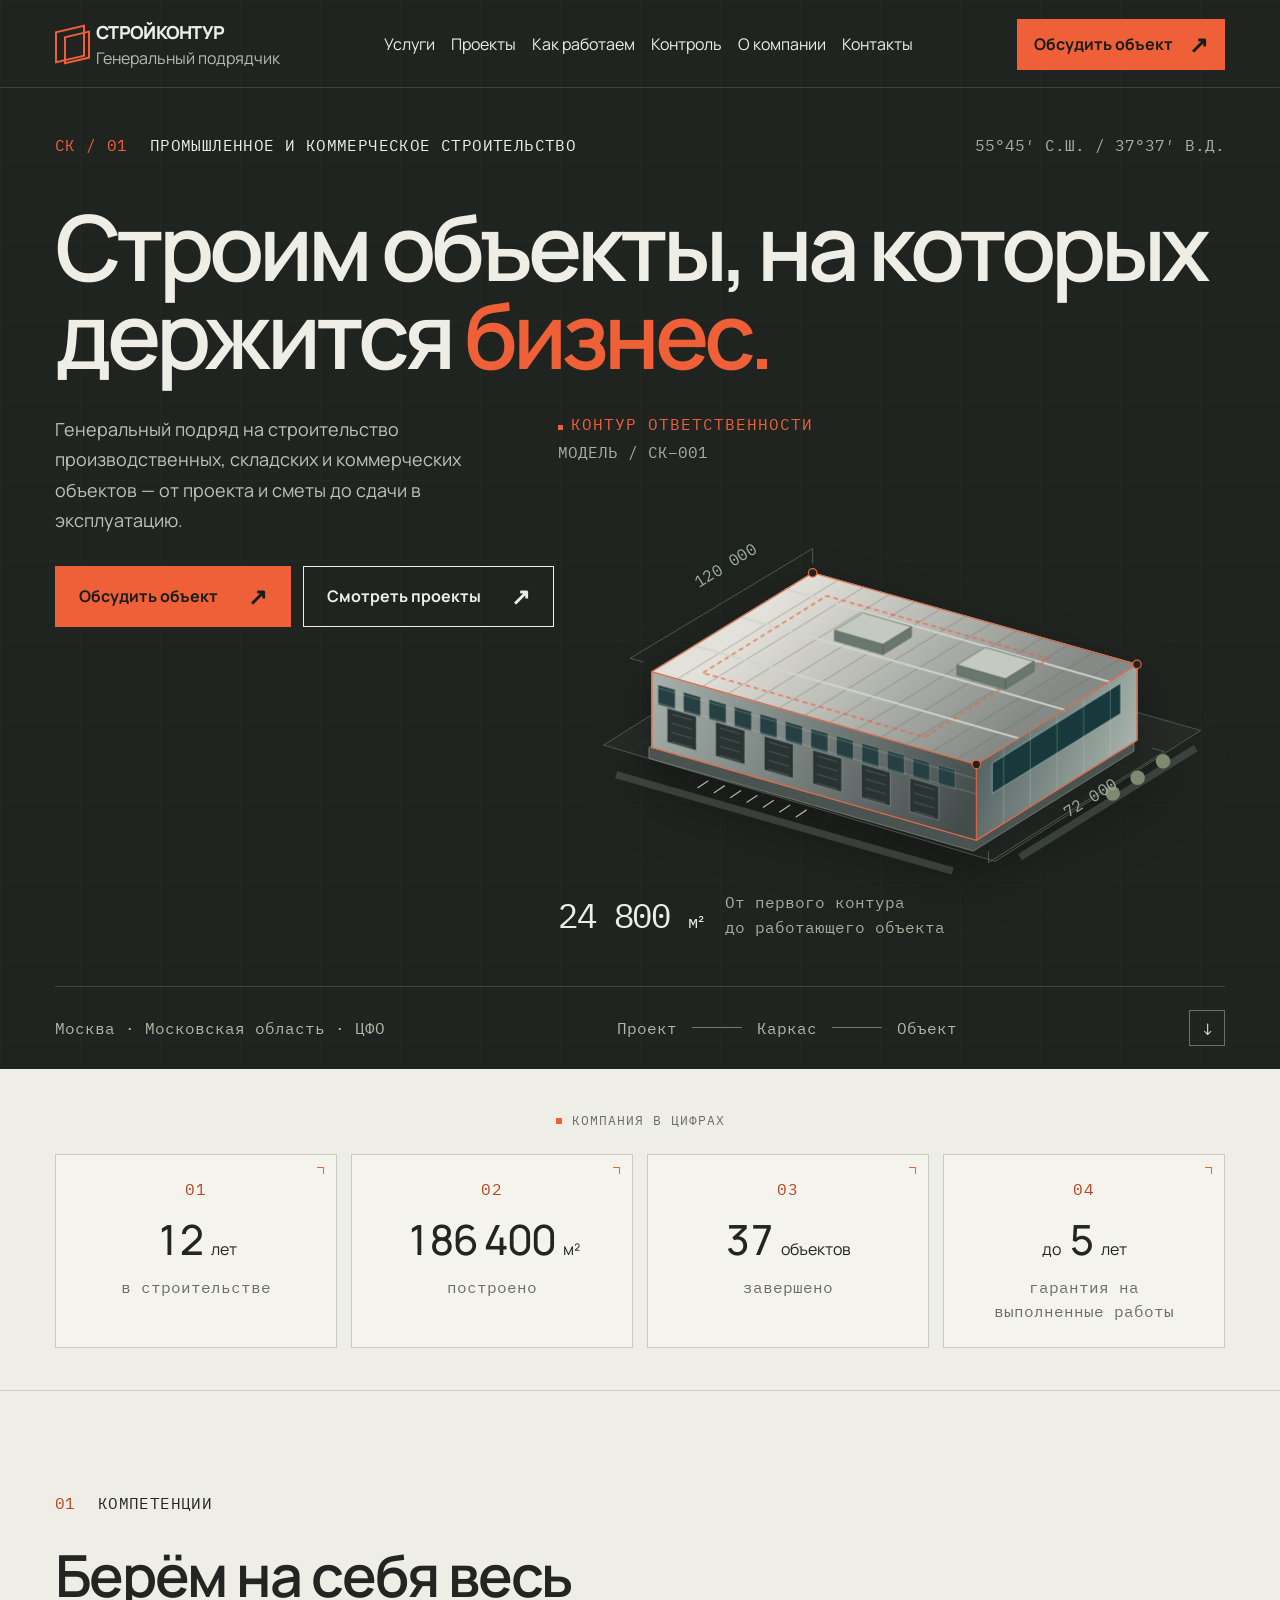
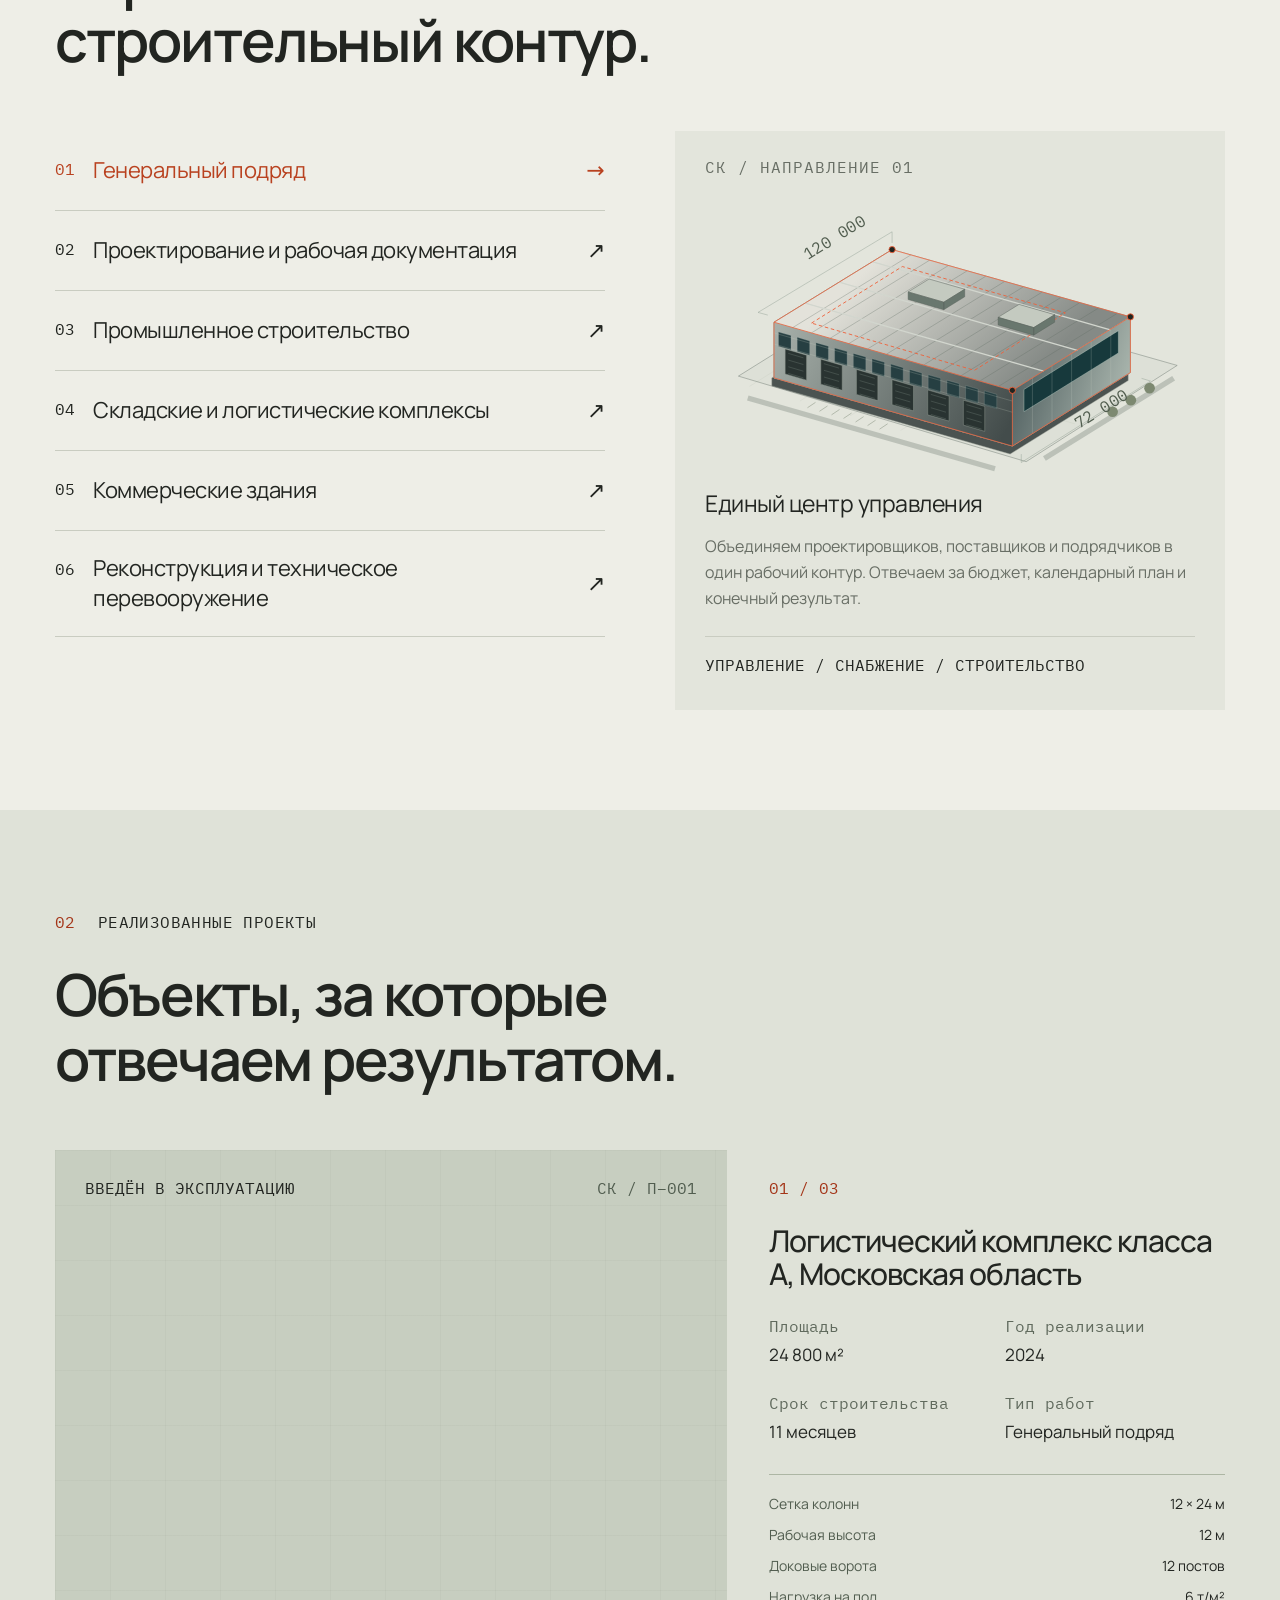
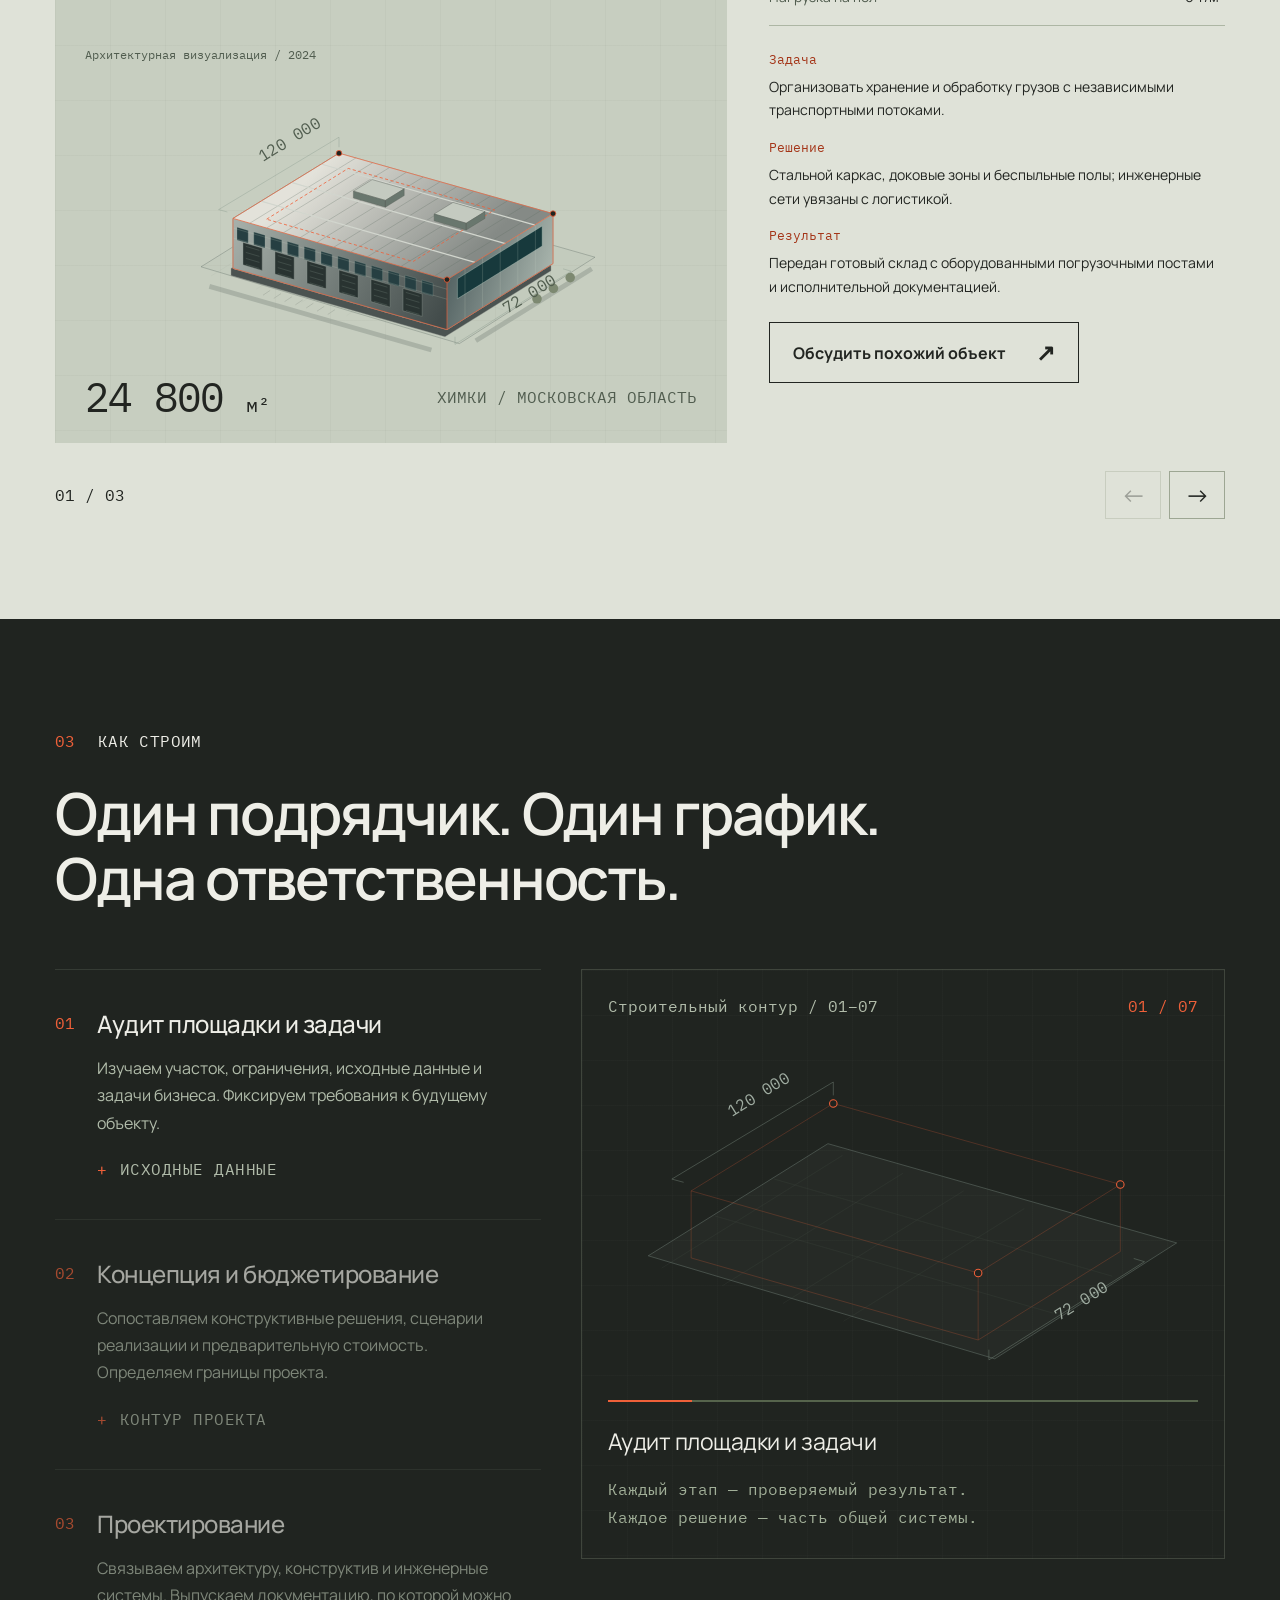
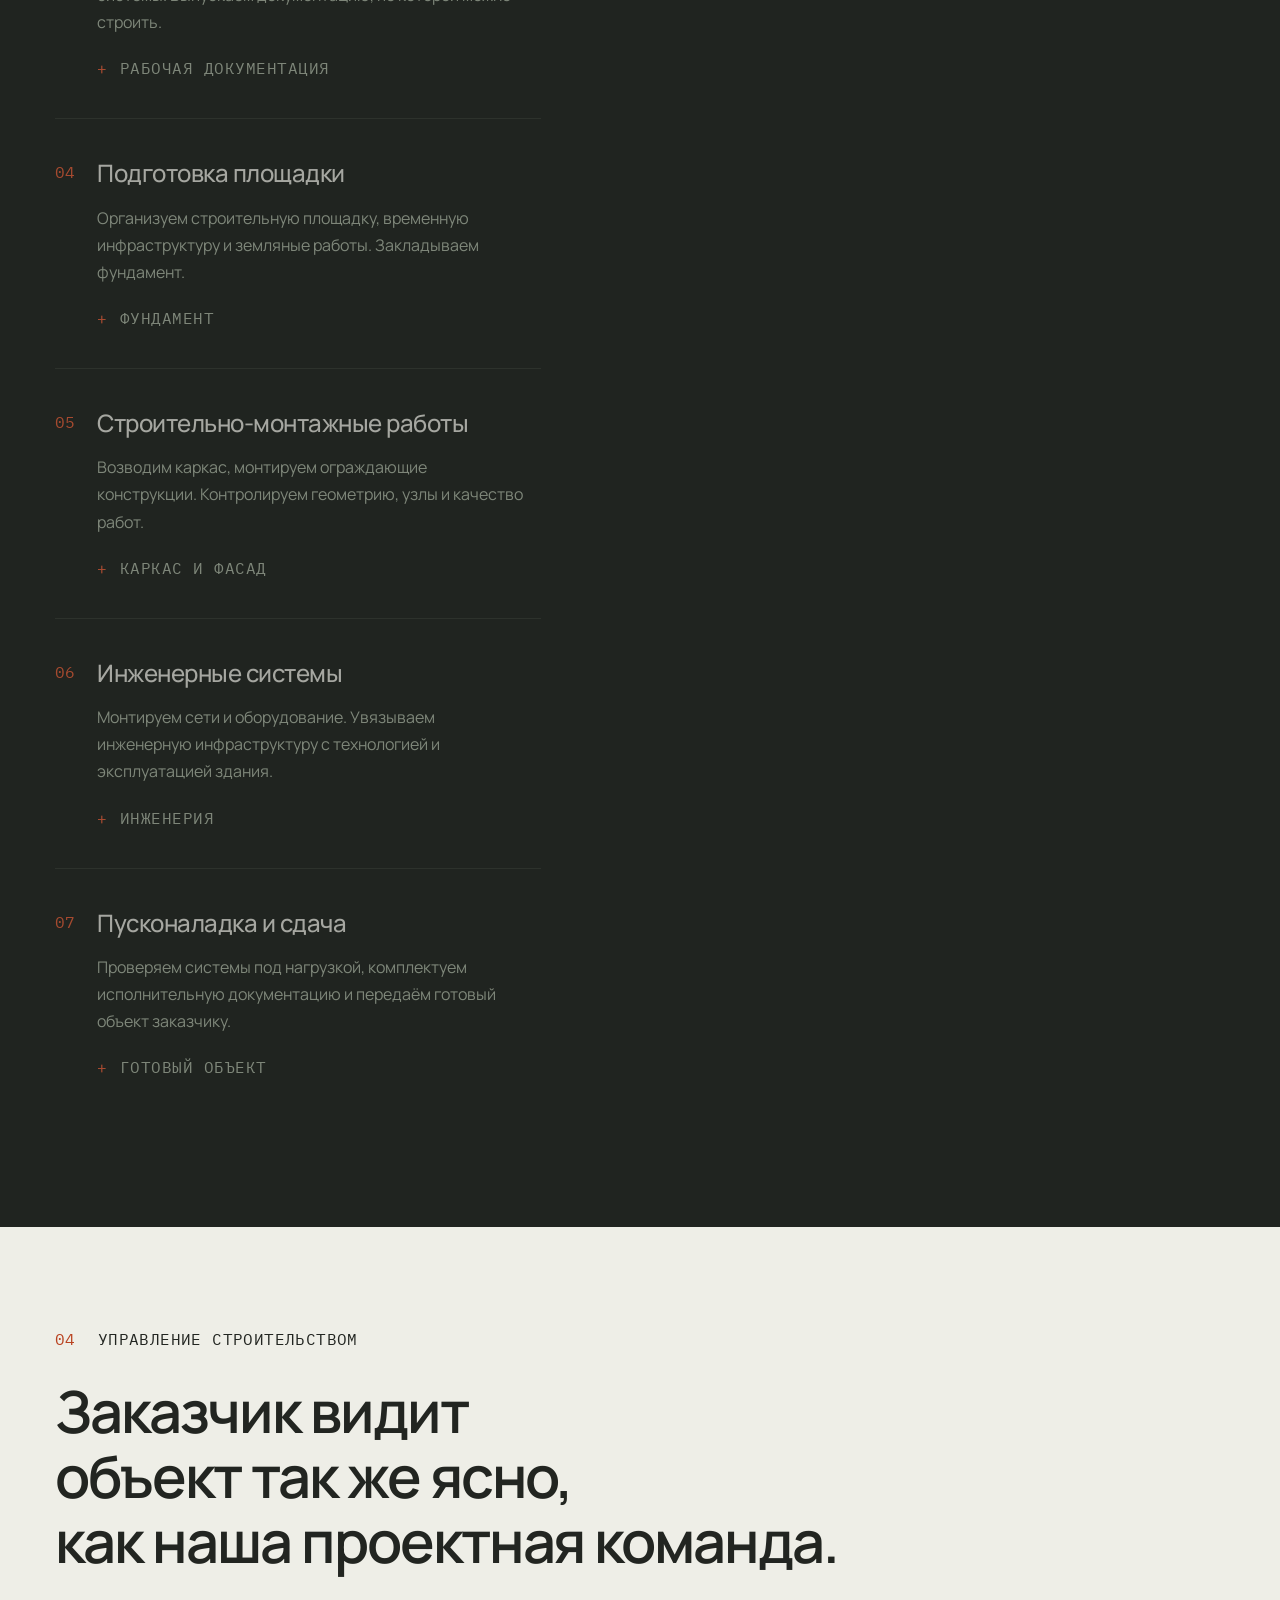
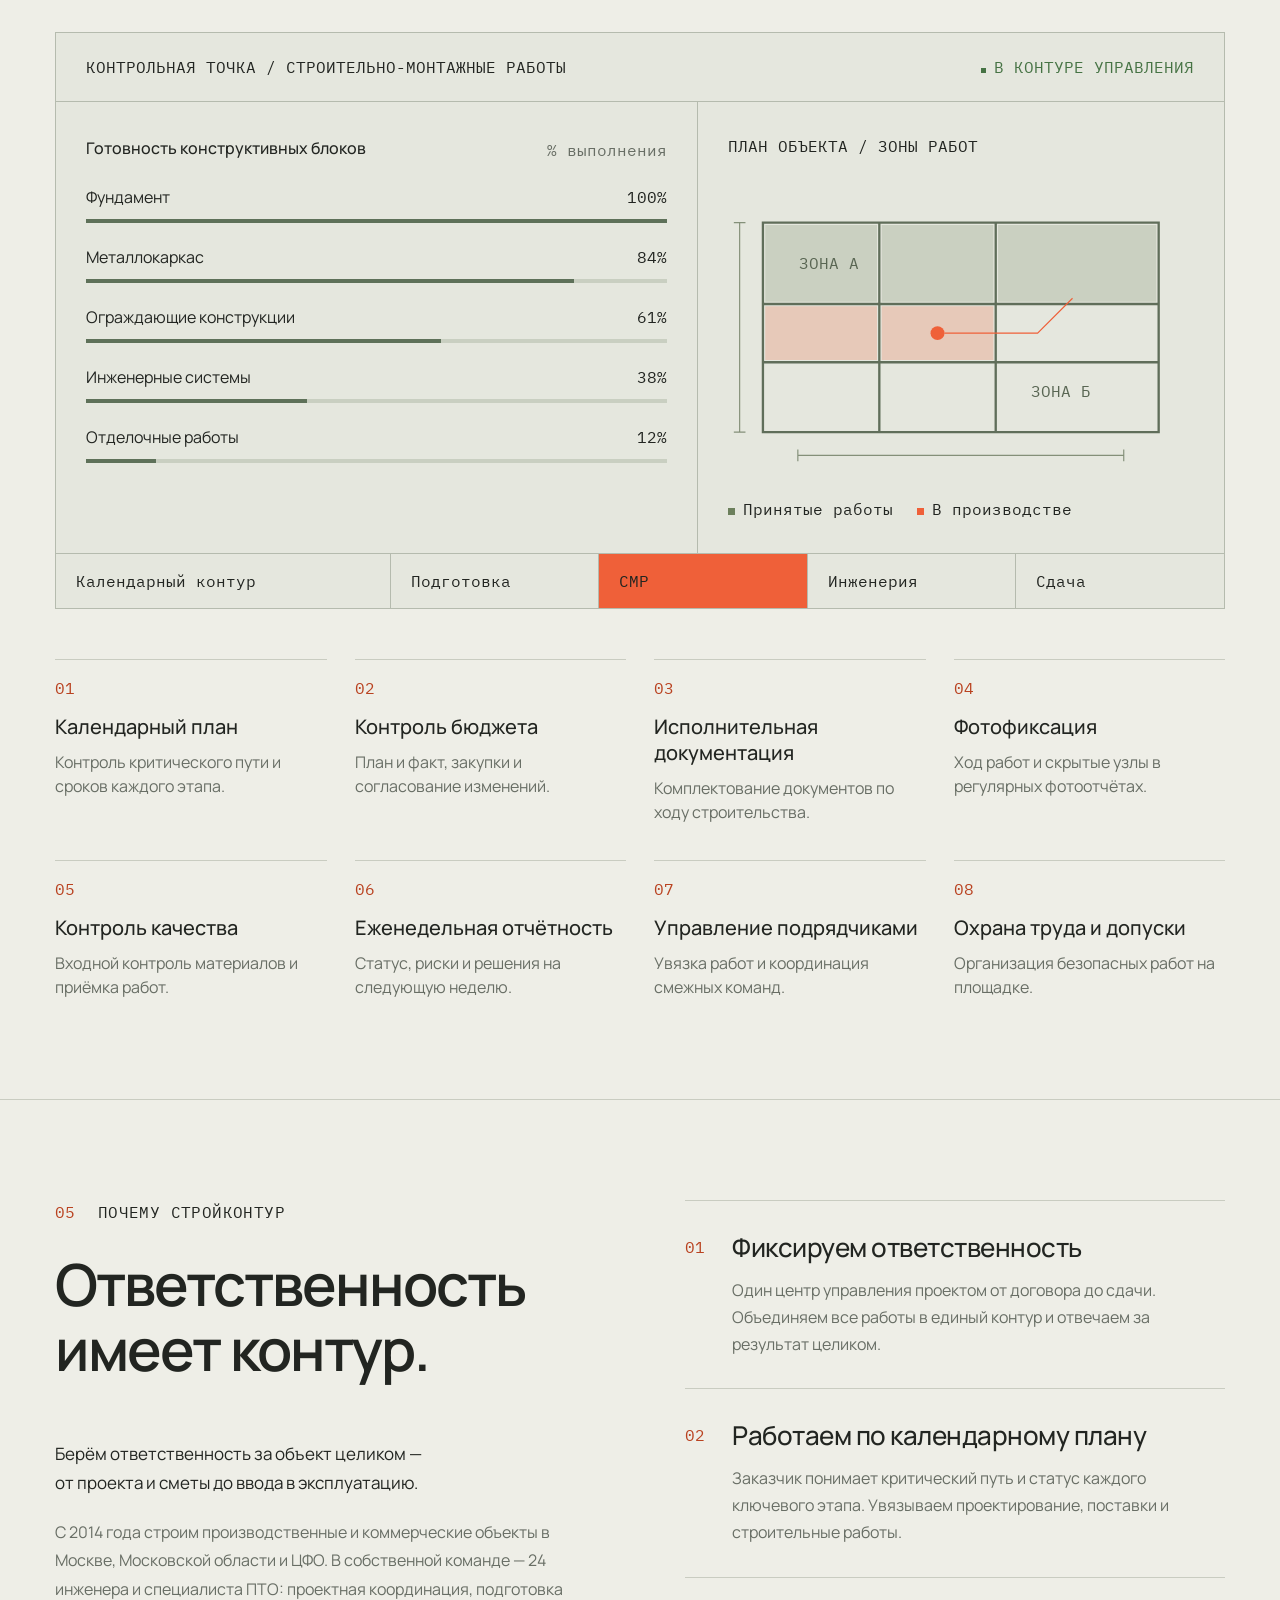
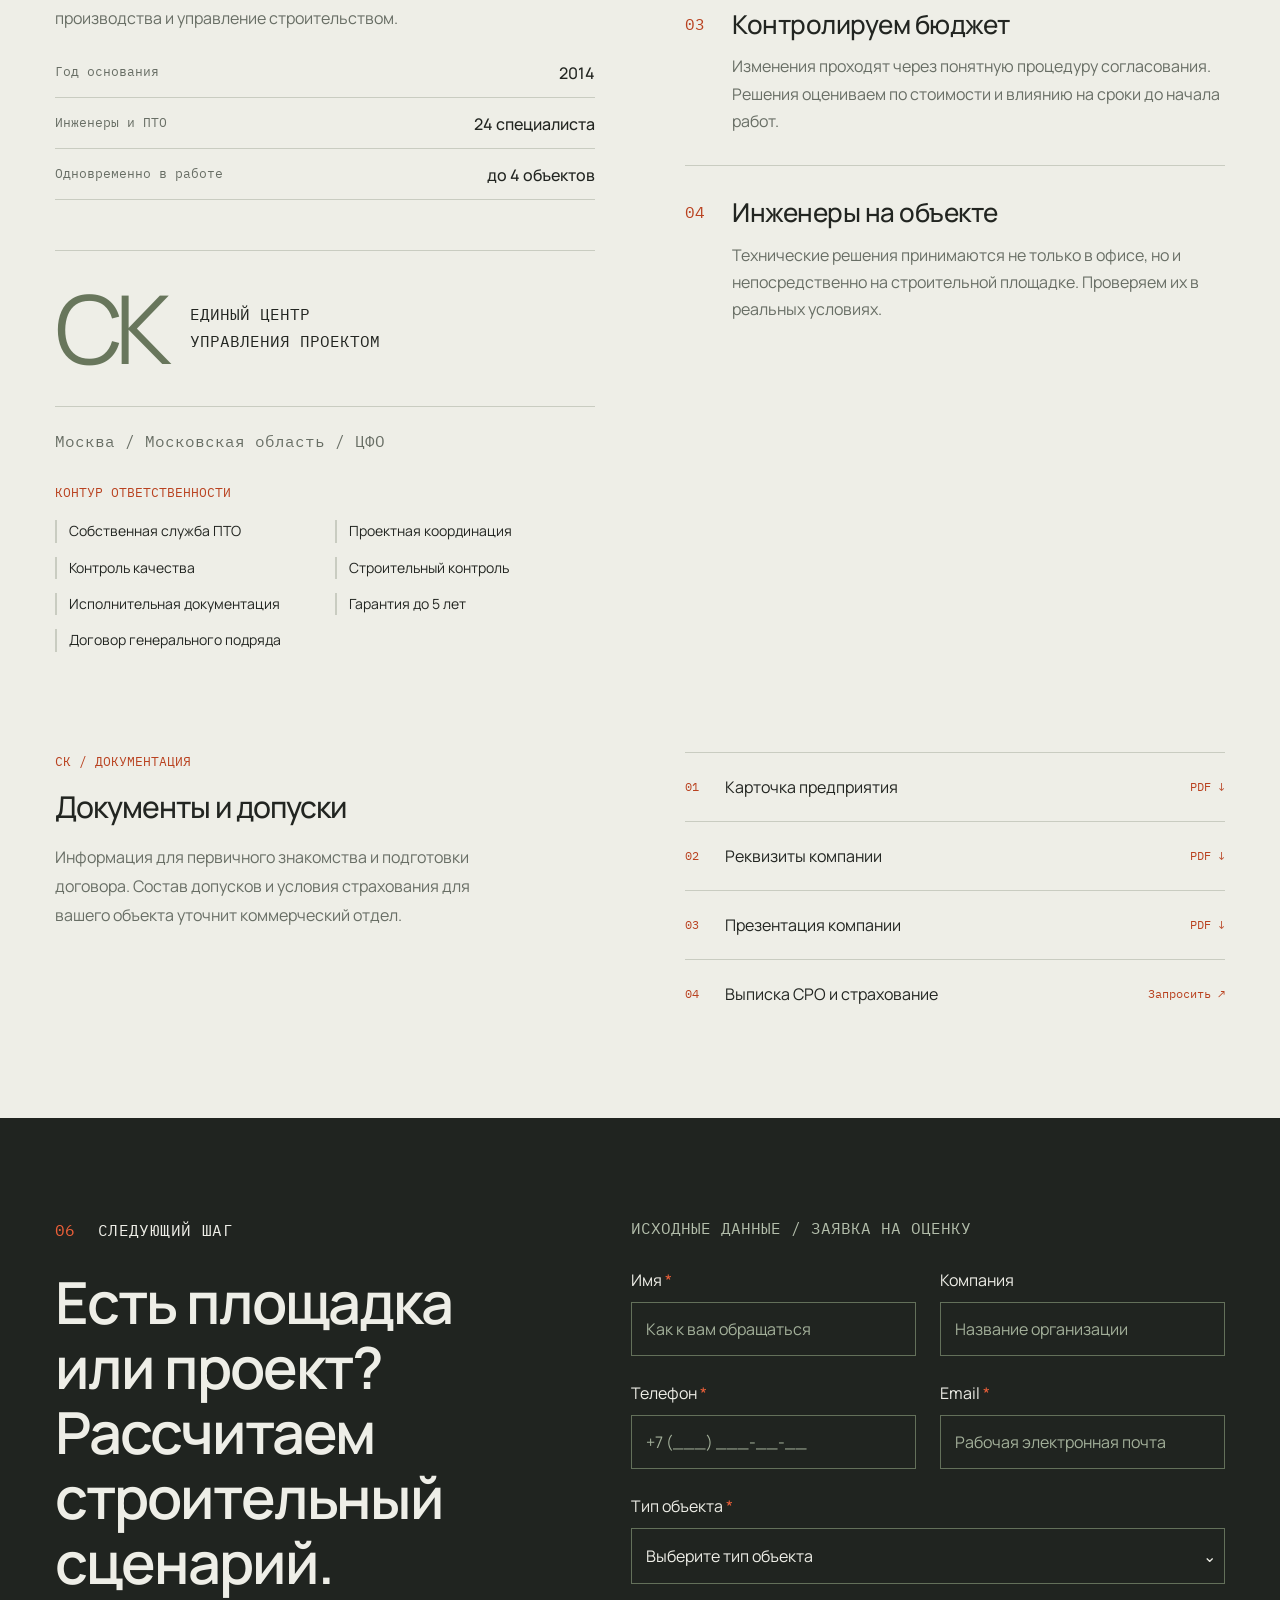
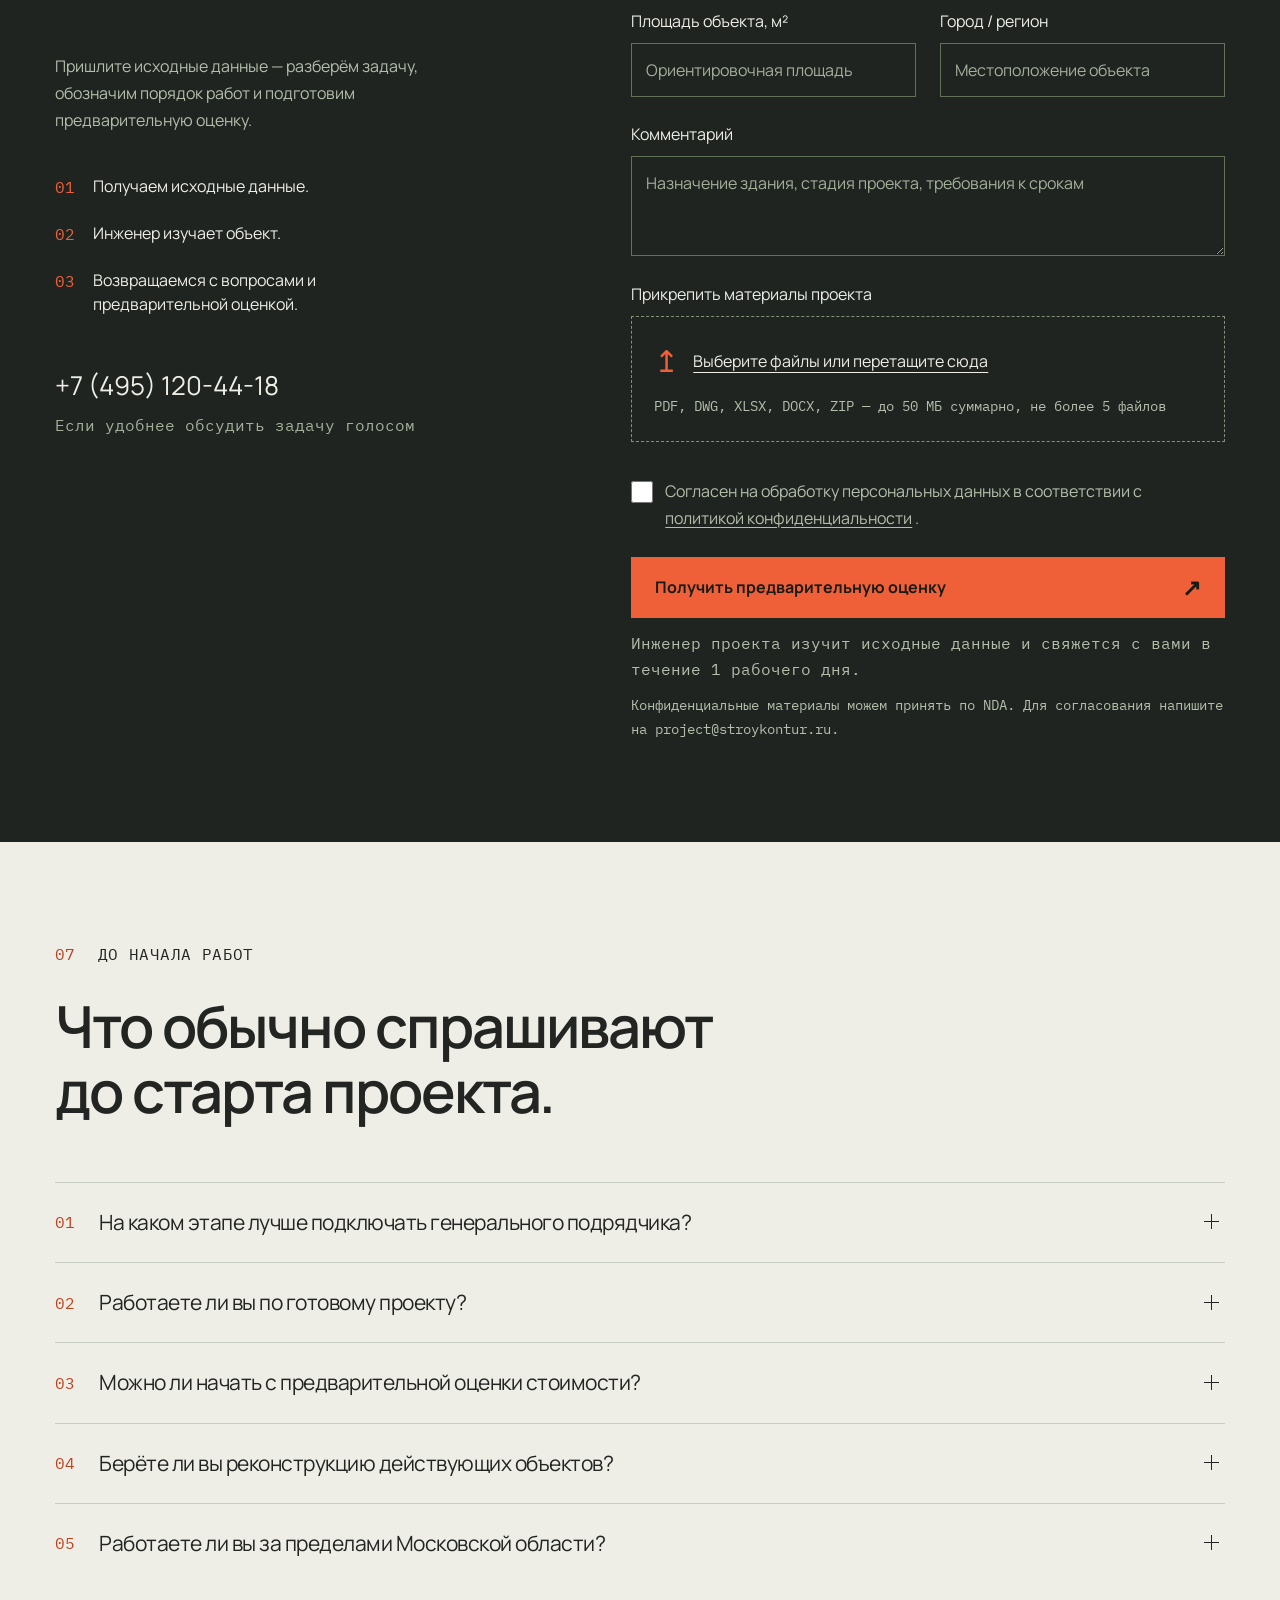
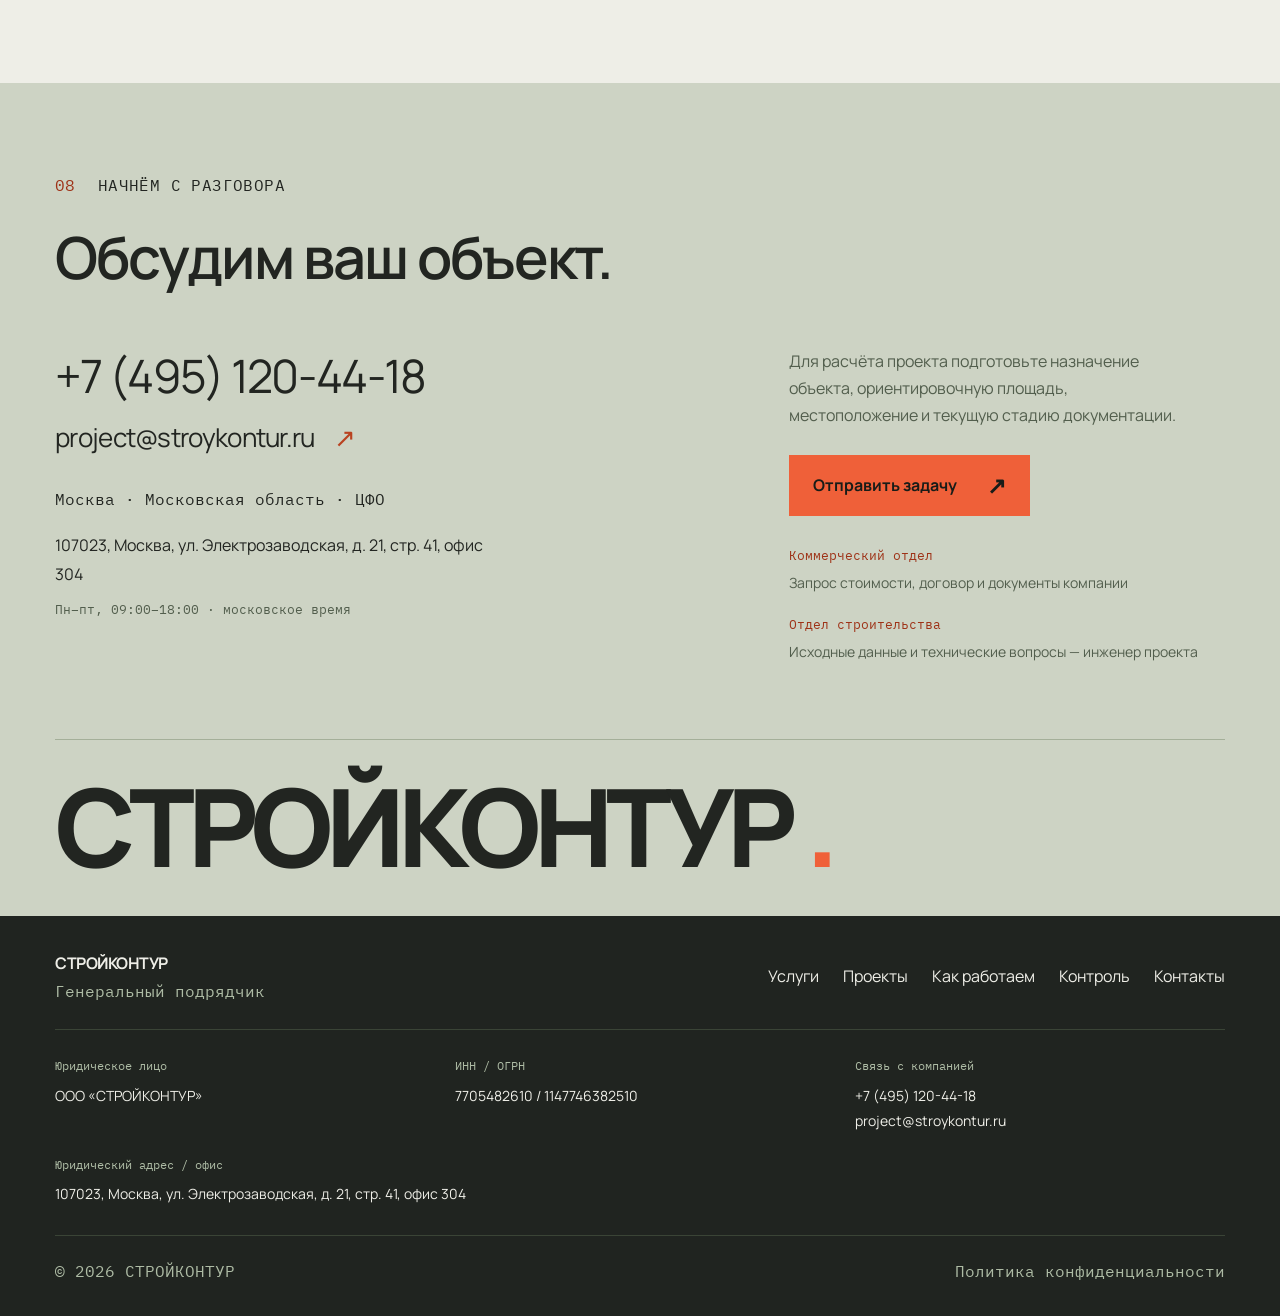
==== index.html @ 83e82742 "Publish ready-to-view Stroykontur website and README" ====
<!doctype html>
<html lang="ru">
	<head>
		<meta charset="UTF-8">
		<meta name="viewport" content="width=device-width, initial-scale=1.0">
		<link rel="preload" href="./assets/fonts/Manrope-Regular.woff2" as="font" type="font/woff2" crossorigin="">
		<link rel="preload" href="./assets/fonts/Manrope-SemiBold.woff2" as="font" type="font/woff2" crossorigin="">
		<link rel="preload" href="./assets/fonts/IBMPlexMono-Regular.woff2" as="font" type="font/woff2" crossorigin="">
		<link rel="shortcut icon" href="./assets/img/favicon.svg">
		<link rel="canonical" href="https://zengord.github.io/stroykontur/">
		<meta property="og:type" content="website">
		<meta property="og:locale" content="ru_RU">
		<meta property="og:site_name" content="СТРОЙКОНТУР">
		<meta property="og:title" content="СТРОЙКОНТУР — промышленное и коммерческое строительство">
		<meta property="og:description" content="СТРОЙКОНТУР — генеральный подрядчик. Производственные здания, склады и коммерческие объекты в Москве, Московской области и ЦФО. От проекта и сметы до ввода в эксплуатацию.">
		<meta property="og:url" content="https://zengord.github.io/stroykontur/">
		<meta property="og:image" content="https://zengord.github.io/stroykontur/files/brand/social-cover.png">
		<meta property="og:image:width" content="1200">
		<meta property="og:image:height" content="630">
		<meta property="og:image:alt" content="СТРОЙКОНТУР — промышленное и коммерческое строительство">
		<meta name="twitter:card" content="summary_large_image">
		<meta name="twitter:title" content="СТРОЙКОНТУР — промышленное и коммерческое строительство">
		<meta name="twitter:description" content="СТРОЙКОНТУР — генеральный подрядчик. Производственные здания, склады и коммерческие объекты в Москве, Московской области и ЦФО. От проекта и сметы до ввода в эксплуатацию.">
		<meta name="twitter:image" content="https://zengord.github.io/stroykontur/files/brand/social-cover.png">
		<script type="application/ld+json">
      {
        "@context": "https://schema.org",
        "@type": "Organization",
        "@id": "https://zengord.github.io/stroykontur/#organization",
        "name": "СТРОЙКОНТУР",
        "legalName": "ООО «СТРОЙКОНТУР»",
        "url": "https://zengord.github.io/stroykontur/",
        "logo": "https://zengord.github.io/stroykontur/files/brand/logo.svg",
        "telephone": "+7-495-120-44-18",
        "email": "project@stroykontur.ru",
        "foundingDate": "2014",
        "address": {
          "@type": "PostalAddress",
          "streetAddress": "ул. Электрозаводская, д. 21, стр. 41, офис 304",
          "addressLocality": "Москва",
          "postalCode": "107023",
          "addressCountry": "RU"
        },
        "areaServed": ["Москва", "Московская область", "Центральный федеральный округ"],
        "contactPoint": {
          "@type": "ContactPoint",
          "contactType": "Коммерческий отдел",
          "telephone": "+7-495-120-44-18",
          "email": "project@stroykontur.ru",
          "availableLanguage": "Russian"
        }
      }
		</script>
		<meta name="description" content="СТРОЙКОНТУР — генеральный подрядчик. Производственные здания, склады и коммерческие объекты в Москве, Московской области и ЦФО. От проекта и сметы до ввода в эксплуатацию.">
		<title>СТРОЙКОНТУР — промышленное и коммерческое строительство</title>
		<script type="module" crossorigin="" src="./js/index.min.js?v=1790971815142"></script>
		<link rel="modulepreload" crossorigin="" href="./js/main.min.js?v=1790971815142">
		<link rel="stylesheet" crossorigin="" href="./css/main.min.css?v=1790971815142">
		<link rel="stylesheet" crossorigin="" href="./css/index.min.css?v=1790971815142">
	</head>
	<body>
		<div class="wrapper">
			<a href="#main" class="skip-link">Перейти к содержимому</a>
			<header data-fls-header="" data-fls-header-scroll="24" data-fls-lp="" class="header">
				<div class="header__container">
					<a class="header__brand" href="#main" aria-label="СТРОЙКОНТУР — на главную">
						<span class="header__mark" aria-hidden="true"></span>
						<span class="header__brand-text">
							СТРОЙКОНТУР
							<span class="header__caption">Генеральный
          подрядчик</span>
						</span>
					</a>
					<nav class="header__navigation" aria-label="Основная навигация">
						<button class="header__burger" data-fls-menu="" type="button" aria-controls="site-menu" aria-expanded="false" aria-label="Открыть меню">
							<span class="header__burger-line"></span>
							<span class="header__burger-line header__burger-line--second"></span>
						</button>
						<div class="header__menu" id="site-menu">
							<ul class="header__list">
								<li class="header__item">
									<a class="header__link" href="#services" data-fls-scrollto="#services" data-fls-scrollto-header="">Услуги</a>
								</li>
								<li class="header__item">
									<a class="header__link" href="#projects" data-fls-scrollto="#projects" data-fls-scrollto-header="">Проекты</a>
								</li>
								<li class="header__item">
									<a class="header__link" href="#process" data-fls-scrollto="#process" data-fls-scrollto-header="">Как работаем</a>
								</li>
								<li class="header__item">
									<a class="header__link" href="#control" data-fls-scrollto="#control" data-fls-scrollto-header="">Контроль</a>
								</li>
								<li class="header__item">
									<a class="header__link" href="#about" data-fls-scrollto="#about" data-fls-scrollto-header="">О компании</a>
								</li>
								<li class="header__item">
									<a class="header__link" href="#contacts" data-fls-scrollto="#contacts" data-fls-scrollto-header="">Контакты</a>
								</li>
							</ul>
							<a class="header__mobile-contact" href="tel:+74951204418">+7 (495) 120-44-18</a>
						</div>
					</nav>
					<a class="button header__cta" href="#request" data-fls-scrollto="#request" data-fls-scrollto-header="">
						Обсудить объект
						<span class="button__arrow" aria-hidden="true">↗</span>
					</a>
				</div>
			</header>
			<main class="page">
				<div data-fls-index="" class="index">
					<section data-fls-hero="" class="hero" id="main">
						<div class="hero__container">
							<div class="hero__topline">
								<p class="eyebrow">
									<span class="eyebrow__index">СК / 01</span>
									Промышленное и коммерческое строительство
								</p>
								<span class="hero__coordinate">55°45′ С.Ш. / 37°37′ В.Д.</span>
							</div>
							<h1 class="hero__title">
								Строим объекты, на которых держится
								<span class="hero__title-accent">бизнес.</span>
							</h1>
							<div class="hero__bottom">
								<div class="hero__content">
									<p class="hero__description">
										Генеральный подряд на строительство производственных, складских и
          коммерческих объектов — от проекта и сметы до сдачи в эксплуатацию.
									</p>
									<div class="hero__actions">
										<a class="button hero__button" href="#request" data-fls-scrollto="#request" data-fls-scrollto-header="">
											Обсудить объект
											<span class="button__arrow" aria-hidden="true">↗</span>
										</a>
										<a class="button button--outline hero__button" href="#projects" data-fls-scrollto="#projects" data-fls-scrollto-header="">
											Смотреть проекты
											<span class="button__arrow" aria-hidden="true">↗</span>
										</a>
									</div>
								</div>
								<div class="hero__visual">
									<div class="hero__visual-caption">
										<span class="hero__status">Контур ответственности</span>
										<span class="hero__visual-index">МОДЕЛЬ / СК–001</span>
									</div>
									<div data-fls-building="" class="building building--hero">
										<svg class="building__svg" viewbox="0 0 1100 660" fill="none" xmlns="http://www.w3.org/2000/svg" aria-hidden="true">
											<defs>
												<linearGradient id="hero-roof" x1="400" y1="170" x2="700" y2="475" gradientunits="userSpaceOnUse">
													<stop stop-color="#e3e2da"></stop>
													<stop offset="1" stop-color="#858a86"></stop>
												</linearGradient>
												<linearGradient id="hero-front" x1="160" y1="330" x2="660" y2="600" gradientunits="userSpaceOnUse">
													<stop stop-color="#a7b0aa"></stop>
													<stop offset="1" stop-color="#434c4b"></stop>
												</linearGradient>
												<linearGradient id="hero-side" x1="740" y1="330" x2="970" y2="400" gradientunits="userSpaceOnUse">
													<stop stop-color="#566565"></stop>
													<stop offset="1" stop-color="#a9b5ad"></stop>
												</linearGradient>
											</defs>
											<path class="building__site" d="M75 447 410 238 1060 423 721 639Z"></path>
											<path class="building__ground-line" d="m100 470 337-210m-224 243 337-210m-224 243 337-210m-224 243 337-210M200 373l630 181M310 304l630 181"></path>
											<path class="building__foundation" d="m150 451 265-165 535 153v18L685 622 150 469Z"></path>
											<g class="building__frame">
												<path class="building__frame-line" d="M155 451V326l265-163v125m-265 38 535 153 265-165v125M690 479v125L155 451m535 28L420 163l535 151"></path>
												<path class="building__column" d="M155 326v125l8 2V328"></path>
												<path class="building__column" d="M197 338v125l8 2V340"></path>
												<path class="building__column" d="M239 350v125l8 2V352"></path>
												<path class="building__column" d="M281 362v125l8 2V364"></path>
												<path class="building__column" d="M323 374v125l8 2V376"></path>
												<path class="building__column" d="M365 386v125l8 2V388"></path>
												<path class="building__column" d="M407 398v125l8 2V400"></path>
												<path class="building__column" d="M449 410v125l8 2V412"></path>
												<path class="building__column" d="M491 422v125l8 2V424"></path>
												<path class="building__column" d="M533 434v125l8 2V436"></path>
												<path class="building__column" d="M575 446v125l8 2V448"></path>
												<path class="building__column" d="M617 458v125l8 2V460"></path>
												<path class="building__column" d="M659 470v125l8 2V472"></path>
												<path class="building__frame-line" d="M420 288 955 439M690 604 955 439"></path>
											</g>
											<g class="building__envelope">
												<path d="M155 326 420 163 955 314 690 479Z" fill="url(#hero-roof)"></path>
												<path d="M155 326 690 479v125L155 451Z" fill="url(#hero-front)"></path>
												<path d="m690 479 265-165v125L690 604Z" fill="url(#hero-side)"></path>
												<path class="building__rib" d="M155 326l265 -163"></path>
												<path class="building__rib" d="M197 338l265 -163"></path>
												<path class="building__rib" d="M239 350l265 -163"></path>
												<path class="building__rib" d="M281 362l265 -163"></path>
												<path class="building__rib" d="M323 374l265 -163"></path>
												<path class="building__rib" d="M365 386l265 -163"></path>
												<path class="building__rib" d="M407 398l265 -163"></path>
												<path class="building__rib" d="M449 410l265 -163"></path>
												<path class="building__rib" d="M491 422l265 -163"></path>
												<path class="building__rib" d="M533 434l265 -163"></path>
												<path class="building__rib" d="M575 446l265 -163"></path>
												<path class="building__rib" d="M617 458l265 -163"></path>
												<path class="building__rib" d="M659 470l265 -163"></path>
												<path class="building__roof-line" d="m225 283 535 153m-459-200 535 153m-461-199 535 153"></path>
												<path class="building__window" d="M165 348l28 8v32l-28 -8Z"></path>
												<path class="building__window" d="M207 360l28 8v32l-28 -8Z"></path>
												<path class="building__window" d="M249 372l28 8v32l-28 -8Z"></path>
												<path class="building__window" d="M291 384l28 8v32l-28 -8Z"></path>
												<path class="building__window" d="M333 396l28 8v32l-28 -8Z"></path>
												<path class="building__window" d="M375 408l28 8v32l-28 -8Z"></path>
												<path class="building__window" d="M417 420l28 8v32l-28 -8Z"></path>
												<path class="building__window" d="M459 432l28 8v32l-28 -8Z"></path>
												<path class="building__window" d="M501 444l28 8v32l-28 -8Z"></path>
												<path class="building__window" d="M543 456l28 8v32l-28 -8Z"></path>
												<path class="building__window" d="M585 468l28 8v32l-28 -8Z"></path>
												<path class="building__window" d="M627 480l28 8v32l-28 -8Z"></path>
												<path class="building__dock" d="M180 386l48 14v56l-48 -14Z"></path>
												<path class="building__dock-line" d="M187 396l34 10m-34 5l34 10m-34 5l34 10m-34 5l34 10"></path>
												<path class="building__dock" d="M260 409l48 14v56l-48 -14Z"></path>
												<path class="building__dock-line" d="M267 419l34 10m-34 5l34 10m-34 5l34 10m-34 5l34 10"></path>
												<path class="building__dock" d="M340 432l48 14v56l-48 -14Z"></path>
												<path class="building__dock-line" d="M347 442l34 10m-34 5l34 10m-34 5l34 10m-34 5l34 10"></path>
												<path class="building__dock" d="M420 455l48 14v56l-48 -14Z"></path>
												<path class="building__dock-line" d="M427 465l34 10m-34 5l34 10m-34 5l34 10m-34 5l34 10"></path>
												<path class="building__dock" d="M500 478l48 14v56l-48 -14Z"></path>
												<path class="building__dock-line" d="M507 488l34 10m-34 5l34 10m-34 5l34 10m-34 5l34 10"></path>
												<path class="building__dock" d="M580 501l48 14v56l-48 -14Z"></path>
												<path class="building__dock-line" d="M587 511l34 10m-34 5l34 10m-34 5l34 10m-34 5l34 10"></path>
												<path class="building__side-window" d="m716 477 212-132v50L716 527Z"></path>
												<path class="building__seam" d="M735 451v125m44-152v125m44-152v125m44-152v125m44-152v125M155 326 690 479l265-165M155 350l535 153m-535-128 535 153"></path>
											</g>
											<g class="building__systems">
												<path class="building__system-line" d="m239 328 204-127 366 104-204 129Z"></path>
												<path class="building__vent" d="m456 258 47-29 80 23-47 29Z"></path>
												<path class="building__vent-side" d="m456 258 80 23v17l-80-23Zm80 23 47-29v17l-47 29Z"></path>
												<path class="building__vent" d="m658 315 47-29 80 23-47 29Z"></path>
												<path class="building__vent-side" d="m658 315 80 23v17l-80-23Zm80 23 47-29v17l-47 29Z"></path>
											</g>
											<g class="building__landscape">
												<path class="building__road" d="m96 496 555 159m111-23 290-180"></path>
												<path class="building__parking" d="m248 506-18 12m45-4-18 12m45-4-18 12m45-4-18 12m45-4-18 12m45-4-18 12m45-4-18 12"></path>
												<circle class="building__tree" cx="998" cy="474" r="12"></circle>
												<circle class="building__tree" cx="956" cy="501" r="12"></circle>
												<circle class="building__tree" cx="915" cy="527" r="12"></circle>
											</g>
											<path class="building__contour" pathlength="1000" d="M155 451V326L420 163 955 314v125L690 604 155 451m0-125 535 153 265-165m-265 165v125"></path>
											<g class="building__dimensions">
												<path class="building__dimension-line" d="m141 310-22-6m301-156v-25M119 304 420 123M710 622v19m270-189 20 6M710 641l290-183"></path>
												<circle class="building__node" cx="420" cy="163" r="7"></circle>
												<circle class="building__node" cx="690" cy="479" r="7"></circle>
												<circle class="building__node" cx="955" cy="314" r="7"></circle>
											</g>
										</svg>
										<span class="building__dimension-label building__dimension-label--length" aria-hidden="true">120 000</span>
										<span class="building__dimension-label building__dimension-label--width" aria-hidden="true">72 000</span>
									</div>
									<div class="hero__scale">
										<span class="hero__scale-number">
											24 800
											<span class="hero__scale-unit">м²</span>
										</span>
										<span class="hero__scale-caption">
											От первого контура
											<br>
											до работающего
            объекта
										</span>
									</div>
									<span class="hero__node-label">01 / Несущий каркас</span>
								</div>
							</div>
							<div class="hero__baseline">
								<p class="hero__geography">Москва · Московская область · ЦФО</p>
								<span class="hero__stages">
									Проект
									<span class="hero__stage-line"></span>
									Каркас
									<span class="hero__stage-line"></span>
									Объект
								</span>
								<a class="hero__scroll" href="#numbers" data-fls-scrollto="#numbers" data-fls-scrollto-header="" aria-label="Перейти к показателям">↓</a>
							</div>
						</div>
					</section>
					<section data-fls-numbers="" class="numbers" id="numbers" aria-label="Компания в цифрах">
						<div class="numbers__container" data-fls-watcher="" data-fls-watcher-once="">
							<h2 class="numbers__heading">Компания в цифрах</h2>
							<div class="numbers__grid">
								<div class="numbers__item">
									<span class="numbers__index" aria-hidden="true">01</span>
									<p class="numbers__value">
										<span data-fls-digcounter="" data-fls-digcounter-format="" data-fls-digcounter-speed="1200" class="numbers__digit">12</span>
										<span class="numbers__unit">лет</span>
									</p>
									<p class="numbers__label">в строительстве</p>
								</div>
								<div class="numbers__item">
									<span class="numbers__index" aria-hidden="true">02</span>
									<p class="numbers__value">
										<span data-fls-digcounter="" data-fls-digcounter-format="" data-fls-digcounter-speed="1200" class="numbers__digit">186400</span>
										<span class="numbers__unit">м²</span>
									</p>
									<p class="numbers__label">построено</p>
								</div>
								<div class="numbers__item">
									<span class="numbers__index" aria-hidden="true">03</span>
									<p class="numbers__value">
										<span data-fls-digcounter="" data-fls-digcounter-format="" data-fls-digcounter-speed="1200" class="numbers__digit">37</span>
										<span class="numbers__unit">объектов</span>
									</p>
									<p class="numbers__label">завершено</p>
								</div>
								<div class="numbers__item">
									<span class="numbers__index" aria-hidden="true">04</span>
									<p class="numbers__value">
										<span class="numbers__prefix">до</span>
										<span data-fls-digcounter="" data-fls-digcounter-format="" data-fls-digcounter-speed="1200" class="numbers__digit">5</span>
										<span class="numbers__unit">лет</span>
									</p>
									<p class="numbers__label">гарантия на выполненные работы</p>
								</div>
							</div>
						</div>
					</section>
					<section data-fls-services="" class="services" id="services" data-fls-watcher="navigator">
						<div class="services__container">
							<div class="section-heading" data-fls-watcher="" data-fls-watcher-once="">
								<p class="eyebrow">
									<span class="eyebrow__index">01</span>
									Компетенции
								</p>
								<h2 class="section-heading__title">
									Берём на себя весь
									<br>
									строительный контур.
								</h2>
							</div>
							<div class="services__tabs" data-fls-tabs="768,max">
								<div class="services__navigation" data-fls-tabs-titles="">
									<button type="button" class="services__tab --tab-active" id="service-tab-0">
										<span class="services__index">01</span>
										<span class="services__name">Генеральный подряд</span>
										<span class="services__arrow" aria-hidden="true">↗</span>
									</button>
									<button type="button" class="services__tab" id="service-tab-1">
										<span class="services__index">02</span>
										<span class="services__name">Проектирование и рабочая
            документация</span>
										<span class="services__arrow" aria-hidden="true">↗</span>
									</button>
									<button type="button" class="services__tab" id="service-tab-2">
										<span class="services__index">03</span>
										<span class="services__name">Промышленное
            строительство</span>
										<span class="services__arrow" aria-hidden="true">↗</span>
									</button>
									<button type="button" class="services__tab" id="service-tab-3">
										<span class="services__index">04</span>
										<span class="services__name">Складские и логистические
            комплексы</span>
										<span class="services__arrow" aria-hidden="true">↗</span>
									</button>
									<button type="button" class="services__tab" id="service-tab-4">
										<span class="services__index">05</span>
										<span class="services__name">Коммерческие здания</span>
										<span class="services__arrow" aria-hidden="true">↗</span>
									</button>
									<button type="button" class="services__tab" id="service-tab-5">
										<span class="services__index">06</span>
										<span class="services__name">Реконструкция и техническое
            перевооружение</span>
										<span class="services__arrow" aria-hidden="true">↗</span>
									</button>
								</div>
								<div class="services__body" data-fls-tabs-body="">
									<div class="services__panel" id="service-panel-0">
										<p class="services__technical">СК / НАПРАВЛЕНИЕ 01</p>
										<div data-fls-building="" class="building building--warehouse">
											<svg class="building__svg" viewbox="0 0 1100 660" fill="none" xmlns="http://www.w3.org/2000/svg" aria-hidden="true">
												<defs>
													<linearGradient id="service-0-roof" x1="400" y1="170" x2="700" y2="475" gradientunits="userSpaceOnUse">
														<stop stop-color="#e3e2da"></stop>
														<stop offset="1" stop-color="#858a86"></stop>
													</linearGradient>
													<linearGradient id="service-0-front" x1="160" y1="330" x2="660" y2="600" gradientunits="userSpaceOnUse">
														<stop stop-color="#a7b0aa"></stop>
														<stop offset="1" stop-color="#434c4b"></stop>
													</linearGradient>
													<linearGradient id="service-0-side" x1="740" y1="330" x2="970" y2="400" gradientunits="userSpaceOnUse">
														<stop stop-color="#566565"></stop>
														<stop offset="1" stop-color="#a9b5ad"></stop>
													</linearGradient>
												</defs>
												<path class="building__site" d="M75 447 410 238 1060 423 721 639Z"></path>
												<path class="building__ground-line" d="m100 470 337-210m-224 243 337-210m-224 243 337-210m-224 243 337-210M200 373l630 181M310 304l630 181"></path>
												<path class="building__foundation" d="m150 451 265-165 535 153v18L685 622 150 469Z"></path>
												<g class="building__frame">
													<path class="building__frame-line" d="M155 451V326l265-163v125m-265 38 535 153 265-165v125M690 479v125L155 451m535 28L420 163l535 151"></path>
													<path class="building__column" d="M155 326v125l8 2V328"></path>
													<path class="building__column" d="M197 338v125l8 2V340"></path>
													<path class="building__column" d="M239 350v125l8 2V352"></path>
													<path class="building__column" d="M281 362v125l8 2V364"></path>
													<path class="building__column" d="M323 374v125l8 2V376"></path>
													<path class="building__column" d="M365 386v125l8 2V388"></path>
													<path class="building__column" d="M407 398v125l8 2V400"></path>
													<path class="building__column" d="M449 410v125l8 2V412"></path>
													<path class="building__column" d="M491 422v125l8 2V424"></path>
													<path class="building__column" d="M533 434v125l8 2V436"></path>
													<path class="building__column" d="M575 446v125l8 2V448"></path>
													<path class="building__column" d="M617 458v125l8 2V460"></path>
													<path class="building__column" d="M659 470v125l8 2V472"></path>
													<path class="building__frame-line" d="M420 288 955 439M690 604 955 439"></path>
												</g>
												<g class="building__envelope">
													<path d="M155 326 420 163 955 314 690 479Z" fill="url(#service-0-roof)"></path>
													<path d="M155 326 690 479v125L155 451Z" fill="url(#service-0-front)"></path>
													<path d="m690 479 265-165v125L690 604Z" fill="url(#service-0-side)"></path>
													<path class="building__rib" d="M155 326l265 -163"></path>
													<path class="building__rib" d="M197 338l265 -163"></path>
													<path class="building__rib" d="M239 350l265 -163"></path>
													<path class="building__rib" d="M281 362l265 -163"></path>
													<path class="building__rib" d="M323 374l265 -163"></path>
													<path class="building__rib" d="M365 386l265 -163"></path>
													<path class="building__rib" d="M407 398l265 -163"></path>
													<path class="building__rib" d="M449 410l265 -163"></path>
													<path class="building__rib" d="M491 422l265 -163"></path>
													<path class="building__rib" d="M533 434l265 -163"></path>
													<path class="building__rib" d="M575 446l265 -163"></path>
													<path class="building__rib" d="M617 458l265 -163"></path>
													<path class="building__rib" d="M659 470l265 -163"></path>
													<path class="building__roof-line" d="m225 283 535 153m-459-200 535 153m-461-199 535 153"></path>
													<path class="building__window" d="M165 348l28 8v32l-28 -8Z"></path>
													<path class="building__window" d="M207 360l28 8v32l-28 -8Z"></path>
													<path class="building__window" d="M249 372l28 8v32l-28 -8Z"></path>
													<path class="building__window" d="M291 384l28 8v32l-28 -8Z"></path>
													<path class="building__window" d="M333 396l28 8v32l-28 -8Z"></path>
													<path class="building__window" d="M375 408l28 8v32l-28 -8Z"></path>
													<path class="building__window" d="M417 420l28 8v32l-28 -8Z"></path>
													<path class="building__window" d="M459 432l28 8v32l-28 -8Z"></path>
													<path class="building__window" d="M501 444l28 8v32l-28 -8Z"></path>
													<path class="building__window" d="M543 456l28 8v32l-28 -8Z"></path>
													<path class="building__window" d="M585 468l28 8v32l-28 -8Z"></path>
													<path class="building__window" d="M627 480l28 8v32l-28 -8Z"></path>
													<path class="building__dock" d="M180 386l48 14v56l-48 -14Z"></path>
													<path class="building__dock-line" d="M187 396l34 10m-34 5l34 10m-34 5l34 10m-34 5l34 10"></path>
													<path class="building__dock" d="M260 409l48 14v56l-48 -14Z"></path>
													<path class="building__dock-line" d="M267 419l34 10m-34 5l34 10m-34 5l34 10m-34 5l34 10"></path>
													<path class="building__dock" d="M340 432l48 14v56l-48 -14Z"></path>
													<path class="building__dock-line" d="M347 442l34 10m-34 5l34 10m-34 5l34 10m-34 5l34 10"></path>
													<path class="building__dock" d="M420 455l48 14v56l-48 -14Z"></path>
													<path class="building__dock-line" d="M427 465l34 10m-34 5l34 10m-34 5l34 10m-34 5l34 10"></path>
													<path class="building__dock" d="M500 478l48 14v56l-48 -14Z"></path>
													<path class="building__dock-line" d="M507 488l34 10m-34 5l34 10m-34 5l34 10m-34 5l34 10"></path>
													<path class="building__dock" d="M580 501l48 14v56l-48 -14Z"></path>
													<path class="building__dock-line" d="M587 511l34 10m-34 5l34 10m-34 5l34 10m-34 5l34 10"></path>
													<path class="building__side-window" d="m716 477 212-132v50L716 527Z"></path>
													<path class="building__seam" d="M735 451v125m44-152v125m44-152v125m44-152v125m44-152v125M155 326 690 479l265-165M155 350l535 153m-535-128 535 153"></path>
												</g>
												<g class="building__systems">
													<path class="building__system-line" d="m239 328 204-127 366 104-204 129Z"></path>
													<path class="building__vent" d="m456 258 47-29 80 23-47 29Z"></path>
													<path class="building__vent-side" d="m456 258 80 23v17l-80-23Zm80 23 47-29v17l-47 29Z"></path>
													<path class="building__vent" d="m658 315 47-29 80 23-47 29Z"></path>
													<path class="building__vent-side" d="m658 315 80 23v17l-80-23Zm80 23 47-29v17l-47 29Z"></path>
												</g>
												<g class="building__landscape">
													<path class="building__road" d="m96 496 555 159m111-23 290-180"></path>
													<path class="building__parking" d="m248 506-18 12m45-4-18 12m45-4-18 12m45-4-18 12m45-4-18 12m45-4-18 12m45-4-18 12"></path>
													<circle class="building__tree" cx="998" cy="474" r="12"></circle>
													<circle class="building__tree" cx="956" cy="501" r="12"></circle>
													<circle class="building__tree" cx="915" cy="527" r="12"></circle>
												</g>
												<path class="building__contour" pathlength="1000" d="M155 451V326L420 163 955 314v125L690 604 155 451m0-125 535 153 265-165m-265 165v125"></path>
												<g class="building__dimensions">
													<path class="building__dimension-line" d="m141 310-22-6m301-156v-25M119 304 420 123M710 622v19m270-189 20 6M710 641l290-183"></path>
													<circle class="building__node" cx="420" cy="163" r="7"></circle>
													<circle class="building__node" cx="690" cy="479" r="7"></circle>
													<circle class="building__node" cx="955" cy="314" r="7"></circle>
												</g>
											</svg>
											<span class="building__dimension-label building__dimension-label--length" aria-hidden="true">120 000</span>
											<span class="building__dimension-label building__dimension-label--width" aria-hidden="true">72 000</span>
										</div>
										<h3 class="services__panel-title">Единый центр управления</h3>
										<p class="services__description">
											Объединяем проектировщиков, поставщиков и подрядчиков в один
            рабочий контур. Отвечаем за бюджет, календарный план и конечный результат.
										</p>
										<p class="services__scope">Управление / Снабжение / Строительство</p>
									</div>
									<div class="services__panel" id="service-panel-1">
										<p class="services__technical">СК / НАПРАВЛЕНИЕ 02</p>
										<div data-fls-building="" class="building building--office">
											<svg class="building__svg" viewbox="0 0 1100 660" fill="none" xmlns="http://www.w3.org/2000/svg" aria-hidden="true">
												<defs>
													<linearGradient id="service-1-office-front" x1="210" y1="245" x2="700" y2="600" gradientunits="userSpaceOnUse">
														<stop stop-color="#b3bdb7"></stop>
														<stop offset="1" stop-color="#7e938d"></stop>
													</linearGradient>
													<linearGradient id="service-1-office-side" x1="690" y1="365" x2="925" y2="450" gradientunits="userSpaceOnUse">
														<stop stop-color="#365455"></stop>
														<stop offset="1" stop-color="#718e88"></stop>
													</linearGradient>
												</defs>
												<path class="building__site" d="M110 470 430 275 1030 440 713 648Z"></path>
												<path class="building__ground-line" d="m125 485 306-186m-214 214 306-186m-214 214 306-186m-214 214 306-186"></path>
												<path class="building__foundation" d="m196 469 494 146 238-138v12L690 627 196 481Z"></path>
												<g class="building__envelope">
													<path d="m200 220 230-135 495 142-235 138Z" fill="#d3d7cf"></path>
													<path d="m200 220 490 145v250L200 470Z" fill="url(#service-1-office-front)"></path>
													<path d="m690 365 235-138v250L690 615Z" fill="url(#service-1-office-side)"></path>
													<path class="building__roof-line" d="m222 220 210-123 470 135-212 122Z"></path>
													<path class="building__window" d="M212.0 244.0l32 9.5v32l-32-9.5Z"></path>
													<path class="building__window" d="M251.0 255.5l32 9.5v32l-32-9.5Z"></path>
													<path class="building__window" d="M290.0 267.1l32 9.5v32l-32-9.5Z"></path>
													<path class="building__window" d="M329.0 278.6l32 9.5v32l-32-9.5Z"></path>
													<path class="building__window" d="M368.0 290.2l32 9.5v32l-32-9.5Z"></path>
													<path class="building__window" d="M407.0 301.7l32 9.5v32l-32-9.5Z"></path>
													<path class="building__window" d="M446.0 313.2l32 9.5v32l-32-9.5Z"></path>
													<path class="building__window" d="M485.0 324.8l32 9.5v32l-32-9.5Z"></path>
													<path class="building__window" d="M524.0 336.3l32 9.5v32l-32-9.5Z"></path>
													<path class="building__window" d="M563.0 347.9l32 9.5v32l-32-9.5Z"></path>
													<path class="building__window" d="M602.0 359.4l32 9.5v32l-32-9.5Z"></path>
													<path class="building__window" d="M641.0 370.9l32 9.5v32l-32-9.5Z"></path>
													<path class="building__office-glass" d="M704.0 383.0l35-20.5v32l-35 20.5Z"></path>
													<path class="building__office-glass" d="M747.0 357.8l35-20.5v32l-35 20.5Z"></path>
													<path class="building__office-glass" d="M790.0 332.5l35-20.5v32l-35 20.5Z"></path>
													<path class="building__office-glass" d="M833.0 307.3l35-20.5v32l-35 20.5Z"></path>
													<path class="building__office-glass" d="M876.0 282.0l35-20.5v32l-35 20.5Z"></path>
													<path class="building__window" d="M212.0 287.0l32 9.5v32l-32-9.5Z"></path>
													<path class="building__window" d="M251.0 298.5l32 9.5v32l-32-9.5Z"></path>
													<path class="building__window" d="M290.0 310.1l32 9.5v32l-32-9.5Z"></path>
													<path class="building__window" d="M329.0 321.6l32 9.5v32l-32-9.5Z"></path>
													<path class="building__window" d="M368.0 333.2l32 9.5v32l-32-9.5Z"></path>
													<path class="building__window" d="M407.0 344.7l32 9.5v32l-32-9.5Z"></path>
													<path class="building__window" d="M446.0 356.2l32 9.5v32l-32-9.5Z"></path>
													<path class="building__window" d="M485.0 367.8l32 9.5v32l-32-9.5Z"></path>
													<path class="building__window" d="M524.0 379.3l32 9.5v32l-32-9.5Z"></path>
													<path class="building__window" d="M563.0 390.9l32 9.5v32l-32-9.5Z"></path>
													<path class="building__window" d="M602.0 402.4l32 9.5v32l-32-9.5Z"></path>
													<path class="building__window" d="M641.0 413.9l32 9.5v32l-32-9.5Z"></path>
													<path class="building__office-glass" d="M704.0 426.0l35-20.5v32l-35 20.5Z"></path>
													<path class="building__office-glass" d="M747.0 400.8l35-20.5v32l-35 20.5Z"></path>
													<path class="building__office-glass" d="M790.0 375.5l35-20.5v32l-35 20.5Z"></path>
													<path class="building__office-glass" d="M833.0 350.3l35-20.5v32l-35 20.5Z"></path>
													<path class="building__office-glass" d="M876.0 325.0l35-20.5v32l-35 20.5Z"></path>
													<path class="building__window" d="M212.0 330.0l32 9.5v32l-32-9.5Z"></path>
													<path class="building__window" d="M251.0 341.5l32 9.5v32l-32-9.5Z"></path>
													<path class="building__window" d="M290.0 353.1l32 9.5v32l-32-9.5Z"></path>
													<path class="building__window" d="M329.0 364.6l32 9.5v32l-32-9.5Z"></path>
													<path class="building__window" d="M368.0 376.2l32 9.5v32l-32-9.5Z"></path>
													<path class="building__window" d="M407.0 387.7l32 9.5v32l-32-9.5Z"></path>
													<path class="building__window" d="M446.0 399.2l32 9.5v32l-32-9.5Z"></path>
													<path class="building__window" d="M485.0 410.8l32 9.5v32l-32-9.5Z"></path>
													<path class="building__window" d="M524.0 422.3l32 9.5v32l-32-9.5Z"></path>
													<path class="building__window" d="M563.0 433.9l32 9.5v32l-32-9.5Z"></path>
													<path class="building__window" d="M602.0 445.4l32 9.5v32l-32-9.5Z"></path>
													<path class="building__window" d="M641.0 456.9l32 9.5v32l-32-9.5Z"></path>
													<path class="building__office-glass" d="M704.0 469.0l35-20.5v32l-35 20.5Z"></path>
													<path class="building__office-glass" d="M747.0 443.8l35-20.5v32l-35 20.5Z"></path>
													<path class="building__office-glass" d="M790.0 418.5l35-20.5v32l-35 20.5Z"></path>
													<path class="building__office-glass" d="M833.0 393.3l35-20.5v32l-35 20.5Z"></path>
													<path class="building__office-glass" d="M876.0 368.0l35-20.5v32l-35 20.5Z"></path>
													<path class="building__window" d="M212.0 373.0l32 9.5v32l-32-9.5Z"></path>
													<path class="building__window" d="M251.0 384.5l32 9.5v32l-32-9.5Z"></path>
													<path class="building__window" d="M290.0 396.1l32 9.5v32l-32-9.5Z"></path>
													<path class="building__window" d="M329.0 407.6l32 9.5v32l-32-9.5Z"></path>
													<path class="building__window" d="M368.0 419.2l32 9.5v32l-32-9.5Z"></path>
													<path class="building__window" d="M407.0 430.7l32 9.5v32l-32-9.5Z"></path>
													<path class="building__window" d="M446.0 442.2l32 9.5v32l-32-9.5Z"></path>
													<path class="building__window" d="M485.0 453.8l32 9.5v32l-32-9.5Z"></path>
													<path class="building__window" d="M524.0 465.3l32 9.5v32l-32-9.5Z"></path>
													<path class="building__window" d="M563.0 476.9l32 9.5v32l-32-9.5Z"></path>
													<path class="building__window" d="M602.0 488.4l32 9.5v32l-32-9.5Z"></path>
													<path class="building__window" d="M641.0 499.9l32 9.5v32l-32-9.5Z"></path>
													<path class="building__office-glass" d="M704.0 512.0l35-20.5v32l-35 20.5Z"></path>
													<path class="building__office-glass" d="M747.0 486.8l35-20.5v32l-35 20.5Z"></path>
													<path class="building__office-glass" d="M790.0 461.5l35-20.5v32l-35 20.5Z"></path>
													<path class="building__office-glass" d="M833.0 436.3l35-20.5v32l-35 20.5Z"></path>
													<path class="building__office-glass" d="M876.0 411.0l35-20.5v32l-35 20.5Z"></path>
													<path class="building__window" d="M212.0 416.0l32 9.5v32l-32-9.5Z"></path>
													<path class="building__window" d="M251.0 427.5l32 9.5v32l-32-9.5Z"></path>
													<path class="building__window" d="M290.0 439.1l32 9.5v32l-32-9.5Z"></path>
													<path class="building__window" d="M329.0 450.6l32 9.5v32l-32-9.5Z"></path>
													<path class="building__window" d="M368.0 462.2l32 9.5v32l-32-9.5Z"></path>
													<path class="building__window" d="M407.0 473.7l32 9.5v32l-32-9.5Z"></path>
													<path class="building__window" d="M446.0 485.2l32 9.5v32l-32-9.5Z"></path>
													<path class="building__window" d="M485.0 496.8l32 9.5v32l-32-9.5Z"></path>
													<path class="building__window" d="M524.0 508.3l32 9.5v32l-32-9.5Z"></path>
													<path class="building__window" d="M563.0 519.9l32 9.5v32l-32-9.5Z"></path>
													<path class="building__window" d="M602.0 531.4l32 9.5v32l-32-9.5Z"></path>
													<path class="building__window" d="M641.0 542.9l32 9.5v32l-32-9.5Z"></path>
													<path class="building__office-glass" d="M704.0 555.0l35-20.5v32l-35 20.5Z"></path>
													<path class="building__office-glass" d="M747.0 529.8l35-20.5v32l-35 20.5Z"></path>
													<path class="building__office-glass" d="M790.0 504.5l35-20.5v32l-35 20.5Z"></path>
													<path class="building__office-glass" d="M833.0 479.3l35-20.5v32l-35 20.5Z"></path>
													<path class="building__office-glass" d="M876.0 454.0l35-20.5v32l-35 20.5Z"></path>
													<path class="building__floor-line" d="M200 248 690 393 925 255"></path>
													<path class="building__floor-line" d="M200 291 690 436 925 298"></path>
													<path class="building__floor-line" d="M200 334 690 479 925 341"></path>
													<path class="building__floor-line" d="M200 377 690 522 925 384"></path>
													<path class="building__floor-line" d="M200 420 690 565 925 427"></path>
													<path class="building__office-entry" d="m366 488 84 25v31l-84-25Z"></path>
													<path class="building__office-canopy" d="m348 490 21-16 97 29-20 16Z"></path>
												</g>
												<g class="building__systems">
													<path class="building__vent" d="m400 194 68-41 139 40-68 41Z"></path>
													<path class="building__vent-side" d="m400 194 139 40v22l-139-40Zm139 40 68-41v22l-68 41Z"></path>
													<path class="building__system-line" d="m267 220 165-98 425 123"></path>
												</g>
												<g class="building__landscape">
													<path class="building__road" d="m145 504 536 159m71-20 248-144"></path>
													<circle class="building__tree" cx="969" cy="491" r="14"></circle>
													<circle class="building__tree" cx="927" cy="519" r="14"></circle>
													<circle class="building__tree" cx="885" cy="545" r="14"></circle>
												</g>
												<path class="building__contour" pathlength="1000" d="M200 470V220L430 85 925 227v250L690 615 200 470m0-250 490 145 235-138m-235 138v250"></path>
												<g class="building__dimensions">
													<path class="building__dimension-line" d="M176 211V463m-6-252h12m-12 252h12M951 229v248m-6-248h12m-12 248h12"></path>
													<circle class="building__node" cx="430" cy="85" r="6"></circle>
													<circle class="building__node" cx="690" cy="365" r="6"></circle>
												</g>
											</svg>
											<span class="building__dimension-label building__dimension-label--height" aria-hidden="true">+24.000</span>
										</div>
										<h3 class="services__panel-title">Решения до выхода на площадку</h3>
										<p class="services__description">
											Прорабатываем конструктив и инженерные системы с учётом назначения
            здания. Увязываем проектные решения с бюджетом и технологией строительства.
										</p>
										<p class="services__scope">Конструктив / Инженерия / Документация</p>
									</div>
									<div class="services__panel" id="service-panel-2">
										<p class="services__technical">СК / НАПРАВЛЕНИЕ 03</p>
										<div data-fls-building="" class="building building--factory">
											<svg class="building__svg" viewbox="0 0 1100 660" fill="none" xmlns="http://www.w3.org/2000/svg" aria-hidden="true">
												<defs>
													<linearGradient id="service-2-roof" x1="400" y1="170" x2="700" y2="475" gradientunits="userSpaceOnUse">
														<stop stop-color="#e3e2da"></stop>
														<stop offset="1" stop-color="#858a86"></stop>
													</linearGradient>
													<linearGradient id="service-2-front" x1="160" y1="330" x2="660" y2="600" gradientunits="userSpaceOnUse">
														<stop stop-color="#a7b0aa"></stop>
														<stop offset="1" stop-color="#434c4b"></stop>
													</linearGradient>
													<linearGradient id="service-2-side" x1="740" y1="330" x2="970" y2="400" gradientunits="userSpaceOnUse">
														<stop stop-color="#566565"></stop>
														<stop offset="1" stop-color="#a9b5ad"></stop>
													</linearGradient>
												</defs>
												<path class="building__site" d="M75 447 410 238 1060 423 721 639Z"></path>
												<path class="building__ground-line" d="m100 470 337-210m-224 243 337-210m-224 243 337-210m-224 243 337-210M200 373l630 181M310 304l630 181"></path>
												<path class="building__foundation" d="m150 451 265-165 535 153v18L685 622 150 469Z"></path>
												<g class="building__frame">
													<path class="building__frame-line" d="M155 451V326l265-163v125m-265 38 535 153 265-165v125M690 479v125L155 451m535 28L420 163l535 151"></path>
													<path class="building__column" d="M155 326v125l8 2V328"></path>
													<path class="building__column" d="M197 338v125l8 2V340"></path>
													<path class="building__column" d="M239 350v125l8 2V352"></path>
													<path class="building__column" d="M281 362v125l8 2V364"></path>
													<path class="building__column" d="M323 374v125l8 2V376"></path>
													<path class="building__column" d="M365 386v125l8 2V388"></path>
													<path class="building__column" d="M407 398v125l8 2V400"></path>
													<path class="building__column" d="M449 410v125l8 2V412"></path>
													<path class="building__column" d="M491 422v125l8 2V424"></path>
													<path class="building__column" d="M533 434v125l8 2V436"></path>
													<path class="building__column" d="M575 446v125l8 2V448"></path>
													<path class="building__column" d="M617 458v125l8 2V460"></path>
													<path class="building__column" d="M659 470v125l8 2V472"></path>
													<path class="building__frame-line" d="M420 288 955 439M690 604 955 439"></path>
												</g>
												<g class="building__envelope">
													<path d="M155 326 420 163 955 314 690 479Z" fill="url(#service-2-roof)"></path>
													<path d="M155 326 690 479v125L155 451Z" fill="url(#service-2-front)"></path>
													<path d="m690 479 265-165v125L690 604Z" fill="url(#service-2-side)"></path>
													<path class="building__rib" d="M155 326l265 -163"></path>
													<path class="building__rib" d="M197 338l265 -163"></path>
													<path class="building__rib" d="M239 350l265 -163"></path>
													<path class="building__rib" d="M281 362l265 -163"></path>
													<path class="building__rib" d="M323 374l265 -163"></path>
													<path class="building__rib" d="M365 386l265 -163"></path>
													<path class="building__rib" d="M407 398l265 -163"></path>
													<path class="building__rib" d="M449 410l265 -163"></path>
													<path class="building__rib" d="M491 422l265 -163"></path>
													<path class="building__rib" d="M533 434l265 -163"></path>
													<path class="building__rib" d="M575 446l265 -163"></path>
													<path class="building__rib" d="M617 458l265 -163"></path>
													<path class="building__rib" d="M659 470l265 -163"></path>
													<path class="building__roof-line" d="m225 283 535 153m-459-200 535 153m-461-199 535 153"></path>
													<path class="building__window" d="M165 348l28 8v32l-28 -8Z"></path>
													<path class="building__window" d="M207 360l28 8v32l-28 -8Z"></path>
													<path class="building__window" d="M249 372l28 8v32l-28 -8Z"></path>
													<path class="building__window" d="M291 384l28 8v32l-28 -8Z"></path>
													<path class="building__window" d="M333 396l28 8v32l-28 -8Z"></path>
													<path class="building__window" d="M375 408l28 8v32l-28 -8Z"></path>
													<path class="building__window" d="M417 420l28 8v32l-28 -8Z"></path>
													<path class="building__window" d="M459 432l28 8v32l-28 -8Z"></path>
													<path class="building__window" d="M501 444l28 8v32l-28 -8Z"></path>
													<path class="building__window" d="M543 456l28 8v32l-28 -8Z"></path>
													<path class="building__window" d="M585 468l28 8v32l-28 -8Z"></path>
													<path class="building__window" d="M627 480l28 8v32l-28 -8Z"></path>
													<path class="building__dock" d="M180 386l48 14v56l-48 -14Z"></path>
													<path class="building__dock-line" d="M187 396l34 10m-34 5l34 10m-34 5l34 10m-34 5l34 10"></path>
													<path class="building__dock" d="M260 409l48 14v56l-48 -14Z"></path>
													<path class="building__dock-line" d="M267 419l34 10m-34 5l34 10m-34 5l34 10m-34 5l34 10"></path>
													<path class="building__dock" d="M340 432l48 14v56l-48 -14Z"></path>
													<path class="building__dock-line" d="M347 442l34 10m-34 5l34 10m-34 5l34 10m-34 5l34 10"></path>
													<path class="building__dock" d="M420 455l48 14v56l-48 -14Z"></path>
													<path class="building__dock-line" d="M427 465l34 10m-34 5l34 10m-34 5l34 10m-34 5l34 10"></path>
													<path class="building__dock" d="M500 478l48 14v56l-48 -14Z"></path>
													<path class="building__dock-line" d="M507 488l34 10m-34 5l34 10m-34 5l34 10m-34 5l34 10"></path>
													<path class="building__dock" d="M580 501l48 14v56l-48 -14Z"></path>
													<path class="building__dock-line" d="M587 511l34 10m-34 5l34 10m-34 5l34 10m-34 5l34 10"></path>
													<path class="building__side-window" d="m716 477 212-132v50L716 527Z"></path>
													<path class="building__seam" d="M735 451v125m44-152v125m44-152v125m44-152v125m44-152v125M155 326 690 479l265-165M155 350l535 153m-535-128 535 153"></path>
												</g>
												<g class="building__systems">
													<path class="building__system-line" d="m239 328 204-127 366 104-204 129Z"></path>
													<path class="building__vent" d="m456 258 47-29 80 23-47 29Z"></path>
													<path class="building__vent-side" d="m456 258 80 23v17l-80-23Zm80 23 47-29v17l-47 29Z"></path>
													<path class="building__vent" d="m658 315 47-29 80 23-47 29Z"></path>
													<path class="building__vent-side" d="m658 315 80 23v17l-80-23Zm80 23 47-29v17l-47 29Z"></path>
												</g>
												<g class="building__landscape">
													<path class="building__road" d="m96 496 555 159m111-23 290-180"></path>
													<path class="building__parking" d="m248 506-18 12m45-4-18 12m45-4-18 12m45-4-18 12m45-4-18 12m45-4-18 12m45-4-18 12"></path>
													<circle class="building__tree" cx="998" cy="474" r="12"></circle>
													<circle class="building__tree" cx="956" cy="501" r="12"></circle>
													<circle class="building__tree" cx="915" cy="527" r="12"></circle>
												</g>
												<path class="building__contour" pathlength="1000" d="M155 451V326L420 163 955 314v125L690 604 155 451m0-125 535 153 265-165m-265 165v125"></path>
												<g class="building__dimensions">
													<path class="building__dimension-line" d="m141 310-22-6m301-156v-25M119 304 420 123M710 622v19m270-189 20 6M710 641l290-183"></path>
													<circle class="building__node" cx="420" cy="163" r="7"></circle>
													<circle class="building__node" cx="690" cy="479" r="7"></circle>
													<circle class="building__node" cx="955" cy="314" r="7"></circle>
												</g>
											</svg>
											<span class="building__dimension-label building__dimension-label--length" aria-hidden="true">120 000</span>
											<span class="building__dimension-label building__dimension-label--width" aria-hidden="true">72 000</span>
										</div>
										<h3 class="services__panel-title">Здание под вашу технологию</h3>
										<p class="services__description">
											Строим производственные корпуса с учётом оборудования, нагрузок,
            логистики и требований к инженерной инфраструктуре.
										</p>
										<p class="services__scope">Производство / Нагрузки / Технология</p>
									</div>
									<div class="services__panel" id="service-panel-3">
										<p class="services__technical">СК / НАПРАВЛЕНИЕ 04</p>
										<div data-fls-building="" class="building building--warehouse">
											<svg class="building__svg" viewbox="0 0 1100 660" fill="none" xmlns="http://www.w3.org/2000/svg" aria-hidden="true">
												<defs>
													<linearGradient id="service-3-roof" x1="400" y1="170" x2="700" y2="475" gradientunits="userSpaceOnUse">
														<stop stop-color="#e3e2da"></stop>
														<stop offset="1" stop-color="#858a86"></stop>
													</linearGradient>
													<linearGradient id="service-3-front" x1="160" y1="330" x2="660" y2="600" gradientunits="userSpaceOnUse">
														<stop stop-color="#a7b0aa"></stop>
														<stop offset="1" stop-color="#434c4b"></stop>
													</linearGradient>
													<linearGradient id="service-3-side" x1="740" y1="330" x2="970" y2="400" gradientunits="userSpaceOnUse">
														<stop stop-color="#566565"></stop>
														<stop offset="1" stop-color="#a9b5ad"></stop>
													</linearGradient>
												</defs>
												<path class="building__site" d="M75 447 410 238 1060 423 721 639Z"></path>
												<path class="building__ground-line" d="m100 470 337-210m-224 243 337-210m-224 243 337-210m-224 243 337-210M200 373l630 181M310 304l630 181"></path>
												<path class="building__foundation" d="m150 451 265-165 535 153v18L685 622 150 469Z"></path>
												<g class="building__frame">
													<path class="building__frame-line" d="M155 451V326l265-163v125m-265 38 535 153 265-165v125M690 479v125L155 451m535 28L420 163l535 151"></path>
													<path class="building__column" d="M155 326v125l8 2V328"></path>
													<path class="building__column" d="M197 338v125l8 2V340"></path>
													<path class="building__column" d="M239 350v125l8 2V352"></path>
													<path class="building__column" d="M281 362v125l8 2V364"></path>
													<path class="building__column" d="M323 374v125l8 2V376"></path>
													<path class="building__column" d="M365 386v125l8 2V388"></path>
													<path class="building__column" d="M407 398v125l8 2V400"></path>
													<path class="building__column" d="M449 410v125l8 2V412"></path>
													<path class="building__column" d="M491 422v125l8 2V424"></path>
													<path class="building__column" d="M533 434v125l8 2V436"></path>
													<path class="building__column" d="M575 446v125l8 2V448"></path>
													<path class="building__column" d="M617 458v125l8 2V460"></path>
													<path class="building__column" d="M659 470v125l8 2V472"></path>
													<path class="building__frame-line" d="M420 288 955 439M690 604 955 439"></path>
												</g>
												<g class="building__envelope">
													<path d="M155 326 420 163 955 314 690 479Z" fill="url(#service-3-roof)"></path>
													<path d="M155 326 690 479v125L155 451Z" fill="url(#service-3-front)"></path>
													<path d="m690 479 265-165v125L690 604Z" fill="url(#service-3-side)"></path>
													<path class="building__rib" d="M155 326l265 -163"></path>
													<path class="building__rib" d="M197 338l265 -163"></path>
													<path class="building__rib" d="M239 350l265 -163"></path>
													<path class="building__rib" d="M281 362l265 -163"></path>
													<path class="building__rib" d="M323 374l265 -163"></path>
													<path class="building__rib" d="M365 386l265 -163"></path>
													<path class="building__rib" d="M407 398l265 -163"></path>
													<path class="building__rib" d="M449 410l265 -163"></path>
													<path class="building__rib" d="M491 422l265 -163"></path>
													<path class="building__rib" d="M533 434l265 -163"></path>
													<path class="building__rib" d="M575 446l265 -163"></path>
													<path class="building__rib" d="M617 458l265 -163"></path>
													<path class="building__rib" d="M659 470l265 -163"></path>
													<path class="building__roof-line" d="m225 283 535 153m-459-200 535 153m-461-199 535 153"></path>
													<path class="building__window" d="M165 348l28 8v32l-28 -8Z"></path>
													<path class="building__window" d="M207 360l28 8v32l-28 -8Z"></path>
													<path class="building__window" d="M249 372l28 8v32l-28 -8Z"></path>
													<path class="building__window" d="M291 384l28 8v32l-28 -8Z"></path>
													<path class="building__window" d="M333 396l28 8v32l-28 -8Z"></path>
													<path class="building__window" d="M375 408l28 8v32l-28 -8Z"></path>
													<path class="building__window" d="M417 420l28 8v32l-28 -8Z"></path>
													<path class="building__window" d="M459 432l28 8v32l-28 -8Z"></path>
													<path class="building__window" d="M501 444l28 8v32l-28 -8Z"></path>
													<path class="building__window" d="M543 456l28 8v32l-28 -8Z"></path>
													<path class="building__window" d="M585 468l28 8v32l-28 -8Z"></path>
													<path class="building__window" d="M627 480l28 8v32l-28 -8Z"></path>
													<path class="building__dock" d="M180 386l48 14v56l-48 -14Z"></path>
													<path class="building__dock-line" d="M187 396l34 10m-34 5l34 10m-34 5l34 10m-34 5l34 10"></path>
													<path class="building__dock" d="M260 409l48 14v56l-48 -14Z"></path>
													<path class="building__dock-line" d="M267 419l34 10m-34 5l34 10m-34 5l34 10m-34 5l34 10"></path>
													<path class="building__dock" d="M340 432l48 14v56l-48 -14Z"></path>
													<path class="building__dock-line" d="M347 442l34 10m-34 5l34 10m-34 5l34 10m-34 5l34 10"></path>
													<path class="building__dock" d="M420 455l48 14v56l-48 -14Z"></path>
													<path class="building__dock-line" d="M427 465l34 10m-34 5l34 10m-34 5l34 10m-34 5l34 10"></path>
													<path class="building__dock" d="M500 478l48 14v56l-48 -14Z"></path>
													<path class="building__dock-line" d="M507 488l34 10m-34 5l34 10m-34 5l34 10m-34 5l34 10"></path>
													<path class="building__dock" d="M580 501l48 14v56l-48 -14Z"></path>
													<path class="building__dock-line" d="M587 511l34 10m-34 5l34 10m-34 5l34 10m-34 5l34 10"></path>
													<path class="building__side-window" d="m716 477 212-132v50L716 527Z"></path>
													<path class="building__seam" d="M735 451v125m44-152v125m44-152v125m44-152v125m44-152v125M155 326 690 479l265-165M155 350l535 153m-535-128 535 153"></path>
												</g>
												<g class="building__systems">
													<path class="building__system-line" d="m239 328 204-127 366 104-204 129Z"></path>
													<path class="building__vent" d="m456 258 47-29 80 23-47 29Z"></path>
													<path class="building__vent-side" d="m456 258 80 23v17l-80-23Zm80 23 47-29v17l-47 29Z"></path>
													<path class="building__vent" d="m658 315 47-29 80 23-47 29Z"></path>
													<path class="building__vent-side" d="m658 315 80 23v17l-80-23Zm80 23 47-29v17l-47 29Z"></path>
												</g>
												<g class="building__landscape">
													<path class="building__road" d="m96 496 555 159m111-23 290-180"></path>
													<path class="building__parking" d="m248 506-18 12m45-4-18 12m45-4-18 12m45-4-18 12m45-4-18 12m45-4-18 12m45-4-18 12"></path>
													<circle class="building__tree" cx="998" cy="474" r="12"></circle>
													<circle class="building__tree" cx="956" cy="501" r="12"></circle>
													<circle class="building__tree" cx="915" cy="527" r="12"></circle>
												</g>
												<path class="building__contour" pathlength="1000" d="M155 451V326L420 163 955 314v125L690 604 155 451m0-125 535 153 265-165m-265 165v125"></path>
												<g class="building__dimensions">
													<path class="building__dimension-line" d="m141 310-22-6m301-156v-25M119 304 420 123M710 622v19m270-189 20 6M710 641l290-183"></path>
													<circle class="building__node" cx="420" cy="163" r="7"></circle>
													<circle class="building__node" cx="690" cy="479" r="7"></circle>
													<circle class="building__node" cx="955" cy="314" r="7"></circle>
												</g>
											</svg>
											<span class="building__dimension-label building__dimension-label--length" aria-hidden="true">120 000</span>
											<span class="building__dimension-label building__dimension-label--width" aria-hidden="true">72 000</span>
										</div>
										<h3 class="services__panel-title">Пространство для движения</h3>
										<p class="services__description">
											Согласуем сетку колонн, высоту, полы, доки и транспортные потоки.
            Создаём объект, который поддерживает работу вашей логистики.
										</p>
										<p class="services__scope">Склад / Доки / Транспортные потоки</p>
									</div>
									<div class="services__panel" id="service-panel-4">
										<p class="services__technical">СК / НАПРАВЛЕНИЕ 05</p>
										<div data-fls-building="" class="building building--office">
											<svg class="building__svg" viewbox="0 0 1100 660" fill="none" xmlns="http://www.w3.org/2000/svg" aria-hidden="true">
												<defs>
													<linearGradient id="service-4-office-front" x1="210" y1="245" x2="700" y2="600" gradientunits="userSpaceOnUse">
														<stop stop-color="#b3bdb7"></stop>
														<stop offset="1" stop-color="#7e938d"></stop>
													</linearGradient>
													<linearGradient id="service-4-office-side" x1="690" y1="365" x2="925" y2="450" gradientunits="userSpaceOnUse">
														<stop stop-color="#365455"></stop>
														<stop offset="1" stop-color="#718e88"></stop>
													</linearGradient>
												</defs>
												<path class="building__site" d="M110 470 430 275 1030 440 713 648Z"></path>
												<path class="building__ground-line" d="m125 485 306-186m-214 214 306-186m-214 214 306-186m-214 214 306-186"></path>
												<path class="building__foundation" d="m196 469 494 146 238-138v12L690 627 196 481Z"></path>
												<g class="building__envelope">
													<path d="m200 220 230-135 495 142-235 138Z" fill="#d3d7cf"></path>
													<path d="m200 220 490 145v250L200 470Z" fill="url(#service-4-office-front)"></path>
													<path d="m690 365 235-138v250L690 615Z" fill="url(#service-4-office-side)"></path>
													<path class="building__roof-line" d="m222 220 210-123 470 135-212 122Z"></path>
													<path class="building__window" d="M212.0 244.0l32 9.5v32l-32-9.5Z"></path>
													<path class="building__window" d="M251.0 255.5l32 9.5v32l-32-9.5Z"></path>
													<path class="building__window" d="M290.0 267.1l32 9.5v32l-32-9.5Z"></path>
													<path class="building__window" d="M329.0 278.6l32 9.5v32l-32-9.5Z"></path>
													<path class="building__window" d="M368.0 290.2l32 9.5v32l-32-9.5Z"></path>
													<path class="building__window" d="M407.0 301.7l32 9.5v32l-32-9.5Z"></path>
													<path class="building__window" d="M446.0 313.2l32 9.5v32l-32-9.5Z"></path>
													<path class="building__window" d="M485.0 324.8l32 9.5v32l-32-9.5Z"></path>
													<path class="building__window" d="M524.0 336.3l32 9.5v32l-32-9.5Z"></path>
													<path class="building__window" d="M563.0 347.9l32 9.5v32l-32-9.5Z"></path>
													<path class="building__window" d="M602.0 359.4l32 9.5v32l-32-9.5Z"></path>
													<path class="building__window" d="M641.0 370.9l32 9.5v32l-32-9.5Z"></path>
													<path class="building__office-glass" d="M704.0 383.0l35-20.5v32l-35 20.5Z"></path>
													<path class="building__office-glass" d="M747.0 357.8l35-20.5v32l-35 20.5Z"></path>
													<path class="building__office-glass" d="M790.0 332.5l35-20.5v32l-35 20.5Z"></path>
													<path class="building__office-glass" d="M833.0 307.3l35-20.5v32l-35 20.5Z"></path>
													<path class="building__office-glass" d="M876.0 282.0l35-20.5v32l-35 20.5Z"></path>
													<path class="building__window" d="M212.0 287.0l32 9.5v32l-32-9.5Z"></path>
													<path class="building__window" d="M251.0 298.5l32 9.5v32l-32-9.5Z"></path>
													<path class="building__window" d="M290.0 310.1l32 9.5v32l-32-9.5Z"></path>
													<path class="building__window" d="M329.0 321.6l32 9.5v32l-32-9.5Z"></path>
													<path class="building__window" d="M368.0 333.2l32 9.5v32l-32-9.5Z"></path>
													<path class="building__window" d="M407.0 344.7l32 9.5v32l-32-9.5Z"></path>
													<path class="building__window" d="M446.0 356.2l32 9.5v32l-32-9.5Z"></path>
													<path class="building__window" d="M485.0 367.8l32 9.5v32l-32-9.5Z"></path>
													<path class="building__window" d="M524.0 379.3l32 9.5v32l-32-9.5Z"></path>
													<path class="building__window" d="M563.0 390.9l32 9.5v32l-32-9.5Z"></path>
													<path class="building__window" d="M602.0 402.4l32 9.5v32l-32-9.5Z"></path>
													<path class="building__window" d="M641.0 413.9l32 9.5v32l-32-9.5Z"></path>
													<path class="building__office-glass" d="M704.0 426.0l35-20.5v32l-35 20.5Z"></path>
													<path class="building__office-glass" d="M747.0 400.8l35-20.5v32l-35 20.5Z"></path>
													<path class="building__office-glass" d="M790.0 375.5l35-20.5v32l-35 20.5Z"></path>
													<path class="building__office-glass" d="M833.0 350.3l35-20.5v32l-35 20.5Z"></path>
													<path class="building__office-glass" d="M876.0 325.0l35-20.5v32l-35 20.5Z"></path>
													<path class="building__window" d="M212.0 330.0l32 9.5v32l-32-9.5Z"></path>
													<path class="building__window" d="M251.0 341.5l32 9.5v32l-32-9.5Z"></path>
													<path class="building__window" d="M290.0 353.1l32 9.5v32l-32-9.5Z"></path>
													<path class="building__window" d="M329.0 364.6l32 9.5v32l-32-9.5Z"></path>
													<path class="building__window" d="M368.0 376.2l32 9.5v32l-32-9.5Z"></path>
													<path class="building__window" d="M407.0 387.7l32 9.5v32l-32-9.5Z"></path>
													<path class="building__window" d="M446.0 399.2l32 9.5v32l-32-9.5Z"></path>
													<path class="building__window" d="M485.0 410.8l32 9.5v32l-32-9.5Z"></path>
													<path class="building__window" d="M524.0 422.3l32 9.5v32l-32-9.5Z"></path>
													<path class="building__window" d="M563.0 433.9l32 9.5v32l-32-9.5Z"></path>
													<path class="building__window" d="M602.0 445.4l32 9.5v32l-32-9.5Z"></path>
													<path class="building__window" d="M641.0 456.9l32 9.5v32l-32-9.5Z"></path>
													<path class="building__office-glass" d="M704.0 469.0l35-20.5v32l-35 20.5Z"></path>
													<path class="building__office-glass" d="M747.0 443.8l35-20.5v32l-35 20.5Z"></path>
													<path class="building__office-glass" d="M790.0 418.5l35-20.5v32l-35 20.5Z"></path>
													<path class="building__office-glass" d="M833.0 393.3l35-20.5v32l-35 20.5Z"></path>
													<path class="building__office-glass" d="M876.0 368.0l35-20.5v32l-35 20.5Z"></path>
													<path class="building__window" d="M212.0 373.0l32 9.5v32l-32-9.5Z"></path>
													<path class="building__window" d="M251.0 384.5l32 9.5v32l-32-9.5Z"></path>
													<path class="building__window" d="M290.0 396.1l32 9.5v32l-32-9.5Z"></path>
													<path class="building__window" d="M329.0 407.6l32 9.5v32l-32-9.5Z"></path>
													<path class="building__window" d="M368.0 419.2l32 9.5v32l-32-9.5Z"></path>
													<path class="building__window" d="M407.0 430.7l32 9.5v32l-32-9.5Z"></path>
													<path class="building__window" d="M446.0 442.2l32 9.5v32l-32-9.5Z"></path>
													<path class="building__window" d="M485.0 453.8l32 9.5v32l-32-9.5Z"></path>
													<path class="building__window" d="M524.0 465.3l32 9.5v32l-32-9.5Z"></path>
													<path class="building__window" d="M563.0 476.9l32 9.5v32l-32-9.5Z"></path>
													<path class="building__window" d="M602.0 488.4l32 9.5v32l-32-9.5Z"></path>
													<path class="building__window" d="M641.0 499.9l32 9.5v32l-32-9.5Z"></path>
													<path class="building__office-glass" d="M704.0 512.0l35-20.5v32l-35 20.5Z"></path>
													<path class="building__office-glass" d="M747.0 486.8l35-20.5v32l-35 20.5Z"></path>
													<path class="building__office-glass" d="M790.0 461.5l35-20.5v32l-35 20.5Z"></path>
													<path class="building__office-glass" d="M833.0 436.3l35-20.5v32l-35 20.5Z"></path>
													<path class="building__office-glass" d="M876.0 411.0l35-20.5v32l-35 20.5Z"></path>
													<path class="building__window" d="M212.0 416.0l32 9.5v32l-32-9.5Z"></path>
													<path class="building__window" d="M251.0 427.5l32 9.5v32l-32-9.5Z"></path>
													<path class="building__window" d="M290.0 439.1l32 9.5v32l-32-9.5Z"></path>
													<path class="building__window" d="M329.0 450.6l32 9.5v32l-32-9.5Z"></path>
													<path class="building__window" d="M368.0 462.2l32 9.5v32l-32-9.5Z"></path>
													<path class="building__window" d="M407.0 473.7l32 9.5v32l-32-9.5Z"></path>
													<path class="building__window" d="M446.0 485.2l32 9.5v32l-32-9.5Z"></path>
													<path class="building__window" d="M485.0 496.8l32 9.5v32l-32-9.5Z"></path>
													<path class="building__window" d="M524.0 508.3l32 9.5v32l-32-9.5Z"></path>
													<path class="building__window" d="M563.0 519.9l32 9.5v32l-32-9.5Z"></path>
													<path class="building__window" d="M602.0 531.4l32 9.5v32l-32-9.5Z"></path>
													<path class="building__window" d="M641.0 542.9l32 9.5v32l-32-9.5Z"></path>
													<path class="building__office-glass" d="M704.0 555.0l35-20.5v32l-35 20.5Z"></path>
													<path class="building__office-glass" d="M747.0 529.8l35-20.5v32l-35 20.5Z"></path>
													<path class="building__office-glass" d="M790.0 504.5l35-20.5v32l-35 20.5Z"></path>
													<path class="building__office-glass" d="M833.0 479.3l35-20.5v32l-35 20.5Z"></path>
													<path class="building__office-glass" d="M876.0 454.0l35-20.5v32l-35 20.5Z"></path>
													<path class="building__floor-line" d="M200 248 690 393 925 255"></path>
													<path class="building__floor-line" d="M200 291 690 436 925 298"></path>
													<path class="building__floor-line" d="M200 334 690 479 925 341"></path>
													<path class="building__floor-line" d="M200 377 690 522 925 384"></path>
													<path class="building__floor-line" d="M200 420 690 565 925 427"></path>
													<path class="building__office-entry" d="m366 488 84 25v31l-84-25Z"></path>
													<path class="building__office-canopy" d="m348 490 21-16 97 29-20 16Z"></path>
												</g>
												<g class="building__systems">
													<path class="building__vent" d="m400 194 68-41 139 40-68 41Z"></path>
													<path class="building__vent-side" d="m400 194 139 40v22l-139-40Zm139 40 68-41v22l-68 41Z"></path>
													<path class="building__system-line" d="m267 220 165-98 425 123"></path>
												</g>
												<g class="building__landscape">
													<path class="building__road" d="m145 504 536 159m71-20 248-144"></path>
													<circle class="building__tree" cx="969" cy="491" r="14"></circle>
													<circle class="building__tree" cx="927" cy="519" r="14"></circle>
													<circle class="building__tree" cx="885" cy="545" r="14"></circle>
												</g>
												<path class="building__contour" pathlength="1000" d="M200 470V220L430 85 925 227v250L690 615 200 470m0-250 490 145 235-138m-235 138v250"></path>
												<g class="building__dimensions">
													<path class="building__dimension-line" d="M176 211V463m-6-252h12m-12 252h12M951 229v248m-6-248h12m-12 248h12"></path>
													<circle class="building__node" cx="430" cy="85" r="6"></circle>
													<circle class="building__node" cx="690" cy="365" r="6"></circle>
												</g>
											</svg>
											<span class="building__dimension-label building__dimension-label--height" aria-hidden="true">+24.000</span>
										</div>
										<h3 class="services__panel-title">Архитектура с бизнес-задачей</h3>
										<p class="services__description">
											Реализуем торговые и офисные объекты. Учитываем эксплуатацию,
            потоки посетителей, гибкость планировок и требования арендаторов.
										</p>
										<p class="services__scope">Офисы / Торговля / Эксплуатация</p>
									</div>
									<div class="services__panel" id="service-panel-5">
										<p class="services__technical">СК / НАПРАВЛЕНИЕ 06</p>
										<div data-fls-building="" class="building building--factory">
											<svg class="building__svg" viewbox="0 0 1100 660" fill="none" xmlns="http://www.w3.org/2000/svg" aria-hidden="true">
												<defs>
													<linearGradient id="service-5-roof" x1="400" y1="170" x2="700" y2="475" gradientunits="userSpaceOnUse">
														<stop stop-color="#e3e2da"></stop>
														<stop offset="1" stop-color="#858a86"></stop>
													</linearGradient>
													<linearGradient id="service-5-front" x1="160" y1="330" x2="660" y2="600" gradientunits="userSpaceOnUse">
														<stop stop-color="#a7b0aa"></stop>
														<stop offset="1" stop-color="#434c4b"></stop>
													</linearGradient>
													<linearGradient id="service-5-side" x1="740" y1="330" x2="970" y2="400" gradientunits="userSpaceOnUse">
														<stop stop-color="#566565"></stop>
														<stop offset="1" stop-color="#a9b5ad"></stop>
													</linearGradient>
												</defs>
												<path class="building__site" d="M75 447 410 238 1060 423 721 639Z"></path>
												<path class="building__ground-line" d="m100 470 337-210m-224 243 337-210m-224 243 337-210m-224 243 337-210M200 373l630 181M310 304l630 181"></path>
												<path class="building__foundation" d="m150 451 265-165 535 153v18L685 622 150 469Z"></path>
												<g class="building__frame">
													<path class="building__frame-line" d="M155 451V326l265-163v125m-265 38 535 153 265-165v125M690 479v125L155 451m535 28L420 163l535 151"></path>
													<path class="building__column" d="M155 326v125l8 2V328"></path>
													<path class="building__column" d="M197 338v125l8 2V340"></path>
													<path class="building__column" d="M239 350v125l8 2V352"></path>
													<path class="building__column" d="M281 362v125l8 2V364"></path>
													<path class="building__column" d="M323 374v125l8 2V376"></path>
													<path class="building__column" d="M365 386v125l8 2V388"></path>
													<path class="building__column" d="M407 398v125l8 2V400"></path>
													<path class="building__column" d="M449 410v125l8 2V412"></path>
													<path class="building__column" d="M491 422v125l8 2V424"></path>
													<path class="building__column" d="M533 434v125l8 2V436"></path>
													<path class="building__column" d="M575 446v125l8 2V448"></path>
													<path class="building__column" d="M617 458v125l8 2V460"></path>
													<path class="building__column" d="M659 470v125l8 2V472"></path>
													<path class="building__frame-line" d="M420 288 955 439M690 604 955 439"></path>
												</g>
												<g class="building__envelope">
													<path d="M155 326 420 163 955 314 690 479Z" fill="url(#service-5-roof)"></path>
													<path d="M155 326 690 479v125L155 451Z" fill="url(#service-5-front)"></path>
													<path d="m690 479 265-165v125L690 604Z" fill="url(#service-5-side)"></path>
													<path class="building__rib" d="M155 326l265 -163"></path>
													<path class="building__rib" d="M197 338l265 -163"></path>
													<path class="building__rib" d="M239 350l265 -163"></path>
													<path class="building__rib" d="M281 362l265 -163"></path>
													<path class="building__rib" d="M323 374l265 -163"></path>
													<path class="building__rib" d="M365 386l265 -163"></path>
													<path class="building__rib" d="M407 398l265 -163"></path>
													<path class="building__rib" d="M449 410l265 -163"></path>
													<path class="building__rib" d="M491 422l265 -163"></path>
													<path class="building__rib" d="M533 434l265 -163"></path>
													<path class="building__rib" d="M575 446l265 -163"></path>
													<path class="building__rib" d="M617 458l265 -163"></path>
													<path class="building__rib" d="M659 470l265 -163"></path>
													<path class="building__roof-line" d="m225 283 535 153m-459-200 535 153m-461-199 535 153"></path>
													<path class="building__window" d="M165 348l28 8v32l-28 -8Z"></path>
													<path class="building__window" d="M207 360l28 8v32l-28 -8Z"></path>
													<path class="building__window" d="M249 372l28 8v32l-28 -8Z"></path>
													<path class="building__window" d="M291 384l28 8v32l-28 -8Z"></path>
													<path class="building__window" d="M333 396l28 8v32l-28 -8Z"></path>
													<path class="building__window" d="M375 408l28 8v32l-28 -8Z"></path>
													<path class="building__window" d="M417 420l28 8v32l-28 -8Z"></path>
													<path class="building__window" d="M459 432l28 8v32l-28 -8Z"></path>
													<path class="building__window" d="M501 444l28 8v32l-28 -8Z"></path>
													<path class="building__window" d="M543 456l28 8v32l-28 -8Z"></path>
													<path class="building__window" d="M585 468l28 8v32l-28 -8Z"></path>
													<path class="building__window" d="M627 480l28 8v32l-28 -8Z"></path>
													<path class="building__dock" d="M180 386l48 14v56l-48 -14Z"></path>
													<path class="building__dock-line" d="M187 396l34 10m-34 5l34 10m-34 5l34 10m-34 5l34 10"></path>
													<path class="building__dock" d="M260 409l48 14v56l-48 -14Z"></path>
													<path class="building__dock-line" d="M267 419l34 10m-34 5l34 10m-34 5l34 10m-34 5l34 10"></path>
													<path class="building__dock" d="M340 432l48 14v56l-48 -14Z"></path>
													<path class="building__dock-line" d="M347 442l34 10m-34 5l34 10m-34 5l34 10m-34 5l34 10"></path>
													<path class="building__dock" d="M420 455l48 14v56l-48 -14Z"></path>
													<path class="building__dock-line" d="M427 465l34 10m-34 5l34 10m-34 5l34 10m-34 5l34 10"></path>
													<path class="building__dock" d="M500 478l48 14v56l-48 -14Z"></path>
													<path class="building__dock-line" d="M507 488l34 10m-34 5l34 10m-34 5l34 10m-34 5l34 10"></path>
													<path class="building__dock" d="M580 501l48 14v56l-48 -14Z"></path>
													<path class="building__dock-line" d="M587 511l34 10m-34 5l34 10m-34 5l34 10m-34 5l34 10"></path>
													<path class="building__side-window" d="m716 477 212-132v50L716 527Z"></path>
													<path class="building__seam" d="M735 451v125m44-152v125m44-152v125m44-152v125m44-152v125M155 326 690 479l265-165M155 350l535 153m-535-128 535 153"></path>
												</g>
												<g class="building__systems">
													<path class="building__system-line" d="m239 328 204-127 366 104-204 129Z"></path>
													<path class="building__vent" d="m456 258 47-29 80 23-47 29Z"></path>
													<path class="building__vent-side" d="m456 258 80 23v17l-80-23Zm80 23 47-29v17l-47 29Z"></path>
													<path class="building__vent" d="m658 315 47-29 80 23-47 29Z"></path>
													<path class="building__vent-side" d="m658 315 80 23v17l-80-23Zm80 23 47-29v17l-47 29Z"></path>
												</g>
												<g class="building__landscape">
													<path class="building__road" d="m96 496 555 159m111-23 290-180"></path>
													<path class="building__parking" d="m248 506-18 12m45-4-18 12m45-4-18 12m45-4-18 12m45-4-18 12m45-4-18 12m45-4-18 12"></path>
													<circle class="building__tree" cx="998" cy="474" r="12"></circle>
													<circle class="building__tree" cx="956" cy="501" r="12"></circle>
													<circle class="building__tree" cx="915" cy="527" r="12"></circle>
												</g>
												<path class="building__contour" pathlength="1000" d="M155 451V326L420 163 955 314v125L690 604 155 451m0-125 535 153 265-165m-265 165v125"></path>
												<g class="building__dimensions">
													<path class="building__dimension-line" d="m141 310-22-6m301-156v-25M119 304 420 123M710 622v19m270-189 20 6M710 641l290-183"></path>
													<circle class="building__node" cx="420" cy="163" r="7"></circle>
													<circle class="building__node" cx="690" cy="479" r="7"></circle>
													<circle class="building__node" cx="955" cy="314" r="7"></circle>
												</g>
											</svg>
											<span class="building__dimension-label building__dimension-label--length" aria-hidden="true">120 000</span>
											<span class="building__dimension-label building__dimension-label--width" aria-hidden="true">72 000</span>
										</div>
										<h3 class="services__panel-title">Новый ресурс существующего объекта</h3>
										<p class="services__description">
											Начинаем с обследования. Планируем усиление конструкций, замену
            инженерных систем и этапность работ на действующих объектах.
										</p>
										<p class="services__scope">Обследование / Усиление / Обновление</p>
									</div>
								</div>
							</div>
						</div>
					</section>
					<section data-fls-projects="" class="projects" id="projects" data-fls-watcher="navigator">
						<div class="projects__container">
							<div class="section-heading" data-fls-watcher="" data-fls-watcher-once="">
								<p class="eyebrow">
									<span class="eyebrow__index">02</span>
									Реализованные проекты
								</p>
								<h2 class="section-heading__title">Объекты, за которые отвечаем результатом.</h2>
							</div>
							<div class="projects__slider swiper" data-fls-slider="">
								<div class="projects__wrapper swiper-wrapper">
									<article class="projects__slide swiper-slide" aria-label="Проект 01 из 3">
										<div class="projects__visual projects__visual--warehouse">
											<div class="projects__visual-top">
												<span class="projects__tag">Введён в эксплуатацию</span>
												<span class="projects__drawing-number">СК / П–001</span>
											</div>
											<figure class="projects__media">
												<picture>
													<source media="(max-width: 600px)" srcset="./assets/img/projects/warehouse-600.webp" type="image/webp">
													<source media="(max-width: 1200px)" srcset="./assets/img/projects/warehouse-1200.webp" type="image/webp">
													<img class="projects__photo" alt="Архитектурная визуализация логистического комплекса с доковыми воротами" width="1536" height="1024" loading="lazy" decoding="async" src="./assets/img/projects/warehouse.webp">
												</picture>
												<figcaption class="projects__photo-caption">Архитектурная визуализация / 2024</figcaption>
											</figure>
											<div class="projects__engineering">
												<div data-fls-building="" class="building building--warehouse">
													<svg class="building__svg" viewbox="0 0 1100 660" fill="none" xmlns="http://www.w3.org/2000/svg" aria-hidden="true">
														<defs>
															<linearGradient id="project-0-roof" x1="400" y1="170" x2="700" y2="475" gradientunits="userSpaceOnUse">
																<stop stop-color="#e3e2da"></stop>
																<stop offset="1" stop-color="#858a86"></stop>
															</linearGradient>
															<linearGradient id="project-0-front" x1="160" y1="330" x2="660" y2="600" gradientunits="userSpaceOnUse">
																<stop stop-color="#a7b0aa"></stop>
																<stop offset="1" stop-color="#434c4b"></stop>
															</linearGradient>
															<linearGradient id="project-0-side" x1="740" y1="330" x2="970" y2="400" gradientunits="userSpaceOnUse">
																<stop stop-color="#566565"></stop>
																<stop offset="1" stop-color="#a9b5ad"></stop>
															</linearGradient>
														</defs>
														<path class="building__site" d="M75 447 410 238 1060 423 721 639Z"></path>
														<path class="building__ground-line" d="m100 470 337-210m-224 243 337-210m-224 243 337-210m-224 243 337-210M200 373l630 181M310 304l630 181"></path>
														<path class="building__foundation" d="m150 451 265-165 535 153v18L685 622 150 469Z"></path>
														<g class="building__frame">
															<path class="building__frame-line" d="M155 451V326l265-163v125m-265 38 535 153 265-165v125M690 479v125L155 451m535 28L420 163l535 151"></path>
															<path class="building__column" d="M155 326v125l8 2V328"></path>
															<path class="building__column" d="M197 338v125l8 2V340"></path>
															<path class="building__column" d="M239 350v125l8 2V352"></path>
															<path class="building__column" d="M281 362v125l8 2V364"></path>
															<path class="building__column" d="M323 374v125l8 2V376"></path>
															<path class="building__column" d="M365 386v125l8 2V388"></path>
															<path class="building__column" d="M407 398v125l8 2V400"></path>
															<path class="building__column" d="M449 410v125l8 2V412"></path>
															<path class="building__column" d="M491 422v125l8 2V424"></path>
															<path class="building__column" d="M533 434v125l8 2V436"></path>
															<path class="building__column" d="M575 446v125l8 2V448"></path>
															<path class="building__column" d="M617 458v125l8 2V460"></path>
															<path class="building__column" d="M659 470v125l8 2V472"></path>
															<path class="building__frame-line" d="M420 288 955 439M690 604 955 439"></path>
														</g>
														<g class="building__envelope">
															<path d="M155 326 420 163 955 314 690 479Z" fill="url(#project-0-roof)"></path>
															<path d="M155 326 690 479v125L155 451Z" fill="url(#project-0-front)"></path>
															<path d="m690 479 265-165v125L690 604Z" fill="url(#project-0-side)"></path>
															<path class="building__rib" d="M155 326l265 -163"></path>
															<path class="building__rib" d="M197 338l265 -163"></path>
															<path class="building__rib" d="M239 350l265 -163"></path>
															<path class="building__rib" d="M281 362l265 -163"></path>
															<path class="building__rib" d="M323 374l265 -163"></path>
															<path class="building__rib" d="M365 386l265 -163"></path>
															<path class="building__rib" d="M407 398l265 -163"></path>
															<path class="building__rib" d="M449 410l265 -163"></path>
															<path class="building__rib" d="M491 422l265 -163"></path>
															<path class="building__rib" d="M533 434l265 -163"></path>
															<path class="building__rib" d="M575 446l265 -163"></path>
															<path class="building__rib" d="M617 458l265 -163"></path>
															<path class="building__rib" d="M659 470l265 -163"></path>
															<path class="building__roof-line" d="m225 283 535 153m-459-200 535 153m-461-199 535 153"></path>
															<path class="building__window" d="M165 348l28 8v32l-28 -8Z"></path>
															<path class="building__window" d="M207 360l28 8v32l-28 -8Z"></path>
															<path class="building__window" d="M249 372l28 8v32l-28 -8Z"></path>
															<path class="building__window" d="M291 384l28 8v32l-28 -8Z"></path>
															<path class="building__window" d="M333 396l28 8v32l-28 -8Z"></path>
															<path class="building__window" d="M375 408l28 8v32l-28 -8Z"></path>
															<path class="building__window" d="M417 420l28 8v32l-28 -8Z"></path>
															<path class="building__window" d="M459 432l28 8v32l-28 -8Z"></path>
															<path class="building__window" d="M501 444l28 8v32l-28 -8Z"></path>
															<path class="building__window" d="M543 456l28 8v32l-28 -8Z"></path>
															<path class="building__window" d="M585 468l28 8v32l-28 -8Z"></path>
															<path class="building__window" d="M627 480l28 8v32l-28 -8Z"></path>
															<path class="building__dock" d="M180 386l48 14v56l-48 -14Z"></path>
															<path class="building__dock-line" d="M187 396l34 10m-34 5l34 10m-34 5l34 10m-34 5l34 10"></path>
															<path class="building__dock" d="M260 409l48 14v56l-48 -14Z"></path>
															<path class="building__dock-line" d="M267 419l34 10m-34 5l34 10m-34 5l34 10m-34 5l34 10"></path>
															<path class="building__dock" d="M340 432l48 14v56l-48 -14Z"></path>
															<path class="building__dock-line" d="M347 442l34 10m-34 5l34 10m-34 5l34 10m-34 5l34 10"></path>
															<path class="building__dock" d="M420 455l48 14v56l-48 -14Z"></path>
															<path class="building__dock-line" d="M427 465l34 10m-34 5l34 10m-34 5l34 10m-34 5l34 10"></path>
															<path class="building__dock" d="M500 478l48 14v56l-48 -14Z"></path>
															<path class="building__dock-line" d="M507 488l34 10m-34 5l34 10m-34 5l34 10m-34 5l34 10"></path>
															<path class="building__dock" d="M580 501l48 14v56l-48 -14Z"></path>
															<path class="building__dock-line" d="M587 511l34 10m-34 5l34 10m-34 5l34 10m-34 5l34 10"></path>
															<path class="building__side-window" d="m716 477 212-132v50L716 527Z"></path>
															<path class="building__seam" d="M735 451v125m44-152v125m44-152v125m44-152v125m44-152v125M155 326 690 479l265-165M155 350l535 153m-535-128 535 153"></path>
														</g>
														<g class="building__systems">
															<path class="building__system-line" d="m239 328 204-127 366 104-204 129Z"></path>
															<path class="building__vent" d="m456 258 47-29 80 23-47 29Z"></path>
															<path class="building__vent-side" d="m456 258 80 23v17l-80-23Zm80 23 47-29v17l-47 29Z"></path>
															<path class="building__vent" d="m658 315 47-29 80 23-47 29Z"></path>
															<path class="building__vent-side" d="m658 315 80 23v17l-80-23Zm80 23 47-29v17l-47 29Z"></path>
														</g>
														<g class="building__landscape">
															<path class="building__road" d="m96 496 555 159m111-23 290-180"></path>
															<path class="building__parking" d="m248 506-18 12m45-4-18 12m45-4-18 12m45-4-18 12m45-4-18 12m45-4-18 12m45-4-18 12"></path>
															<circle class="building__tree" cx="998" cy="474" r="12"></circle>
															<circle class="building__tree" cx="956" cy="501" r="12"></circle>
															<circle class="building__tree" cx="915" cy="527" r="12"></circle>
														</g>
														<path class="building__contour" pathlength="1000" d="M155 451V326L420 163 955 314v125L690 604 155 451m0-125 535 153 265-165m-265 165v125"></path>
														<g class="building__dimensions">
															<path class="building__dimension-line" d="m141 310-22-6m301-156v-25M119 304 420 123M710 622v19m270-189 20 6M710 641l290-183"></path>
															<circle class="building__node" cx="420" cy="163" r="7"></circle>
															<circle class="building__node" cx="690" cy="479" r="7"></circle>
															<circle class="building__node" cx="955" cy="314" r="7"></circle>
														</g>
													</svg>
													<span class="building__dimension-label building__dimension-label--length" aria-hidden="true">120 000</span>
													<span class="building__dimension-label building__dimension-label--width" aria-hidden="true">72 000</span>
												</div>
											</div>
											<div class="projects__visual-bottom">
												<span class="projects__big-area">
													24 800
													<span class="projects__area-unit">м²</span>
												</span>
												<span class="projects__location">Химки / Московская область</span>
											</div>
										</div>
										<div class="projects__information">
											<span class="projects__index">01 / 03</span>
											<h3 class="projects__name">Логистический комплекс класса A, Московская область</h3>
											<dl class="projects__facts">
												<div class="projects__fact">
													<dt class="projects__fact-label">Площадь</dt>
													<dd class="projects__fact-value">24 800 м²</dd>
												</div>
												<div class="projects__fact">
													<dt class="projects__fact-label">Год реализации</dt>
													<dd class="projects__fact-value">2024</dd>
												</div>
												<div class="projects__fact">
													<dt class="projects__fact-label">Срок строительства</dt>
													<dd class="projects__fact-value">11 месяцев</dd>
												</div>
												<div class="projects__fact">
													<dt class="projects__fact-label">Тип работ</dt>
													<dd class="projects__fact-value">Генеральный подряд</dd>
												</div>
											</dl>
											<dl class="projects__specs" aria-label="Технические характеристики">
												<div class="projects__spec">
													<dt class="projects__spec-label">Сетка колонн</dt>
													<dd class="projects__spec-value">12 × 24 м</dd>
												</div>
												<div class="projects__spec">
													<dt class="projects__spec-label">Рабочая высота</dt>
													<dd class="projects__spec-value">12 м</dd>
												</div>
												<div class="projects__spec">
													<dt class="projects__spec-label">Доковые ворота</dt>
													<dd class="projects__spec-value">12 постов</dd>
												</div>
												<div class="projects__spec">
													<dt class="projects__spec-label">Нагрузка на пол</dt>
													<dd class="projects__spec-value">6 т/м²</dd>
												</div>
											</dl>
											<dl class="projects__story">
												<div class="projects__story-item">
													<dt class="projects__story-label">Задача</dt>
													<dd class="projects__story-text">Организовать хранение и обработку грузов с независимыми транспортными потоками.</dd>
												</div>
												<div class="projects__story-item">
													<dt class="projects__story-label">Решение</dt>
													<dd class="projects__story-text">
														Стальной каркас, доковые зоны и беспыльные полы; инженерные сети увязаны с логистикой.
													</dd>
												</div>
												<div class="projects__story-item">
													<dt class="projects__story-label">Результат</dt>
													<dd class="projects__story-text">
														Передан готовый склад с оборудованными погрузочными постами и исполнительной документацией.
													</dd>
												</div>
											</dl>
											<a class="button button--outline" href="#request" data-fls-scrollto="#request" data-fls-scrollto-header="">
												Обсудить похожий объект
												<span class="button__arrow" aria-hidden="true">↗</span>
											</a>
										</div>
									</article>
									<article class="projects__slide swiper-slide" aria-label="Проект 02 из 3">
										<div class="projects__visual projects__visual--factory">
											<div class="projects__visual-top">
												<span class="projects__tag">Введён в эксплуатацию</span>
												<span class="projects__drawing-number">СК / П–002</span>
											</div>
											<figure class="projects__media">
												<picture>
													<source media="(max-width: 600px)" srcset="./assets/img/projects/factory-600.webp" type="image/webp">
													<source media="(max-width: 1200px)" srcset="./assets/img/projects/factory-1200.webp" type="image/webp">
													<img class="projects__photo" alt="Архитектурная визуализация производственно-складского корпуса с административной частью" width="1536" height="1024" loading="lazy" decoding="async" src="./assets/img/projects/factory.webp">
												</picture>
												<figcaption class="projects__photo-caption">Архитектурная визуализация / 2023</figcaption>
											</figure>
											<div class="projects__engineering">
												<div data-fls-building="" class="building building--factory">
													<svg class="building__svg" viewbox="0 0 1100 660" fill="none" xmlns="http://www.w3.org/2000/svg" aria-hidden="true">
														<defs>
															<linearGradient id="project-1-roof" x1="400" y1="170" x2="700" y2="475" gradientunits="userSpaceOnUse">
																<stop stop-color="#e3e2da"></stop>
																<stop offset="1" stop-color="#858a86"></stop>
															</linearGradient>
															<linearGradient id="project-1-front" x1="160" y1="330" x2="660" y2="600" gradientunits="userSpaceOnUse">
																<stop stop-color="#a7b0aa"></stop>
																<stop offset="1" stop-color="#434c4b"></stop>
															</linearGradient>
															<linearGradient id="project-1-side" x1="740" y1="330" x2="970" y2="400" gradientunits="userSpaceOnUse">
																<stop stop-color="#566565"></stop>
																<stop offset="1" stop-color="#a9b5ad"></stop>
															</linearGradient>
														</defs>
														<path class="building__site" d="M75 447 410 238 1060 423 721 639Z"></path>
														<path class="building__ground-line" d="m100 470 337-210m-224 243 337-210m-224 243 337-210m-224 243 337-210M200 373l630 181M310 304l630 181"></path>
														<path class="building__foundation" d="m150 451 265-165 535 153v18L685 622 150 469Z"></path>
														<g class="building__frame">
															<path class="building__frame-line" d="M155 451V326l265-163v125m-265 38 535 153 265-165v125M690 479v125L155 451m535 28L420 163l535 151"></path>
															<path class="building__column" d="M155 326v125l8 2V328"></path>
															<path class="building__column" d="M197 338v125l8 2V340"></path>
															<path class="building__column" d="M239 350v125l8 2V352"></path>
															<path class="building__column" d="M281 362v125l8 2V364"></path>
															<path class="building__column" d="M323 374v125l8 2V376"></path>
															<path class="building__column" d="M365 386v125l8 2V388"></path>
															<path class="building__column" d="M407 398v125l8 2V400"></path>
															<path class="building__column" d="M449 410v125l8 2V412"></path>
															<path class="building__column" d="M491 422v125l8 2V424"></path>
															<path class="building__column" d="M533 434v125l8 2V436"></path>
															<path class="building__column" d="M575 446v125l8 2V448"></path>
															<path class="building__column" d="M617 458v125l8 2V460"></path>
															<path class="building__column" d="M659 470v125l8 2V472"></path>
															<path class="building__frame-line" d="M420 288 955 439M690 604 955 439"></path>
														</g>
														<g class="building__envelope">
															<path d="M155 326 420 163 955 314 690 479Z" fill="url(#project-1-roof)"></path>
															<path d="M155 326 690 479v125L155 451Z" fill="url(#project-1-front)"></path>
															<path d="m690 479 265-165v125L690 604Z" fill="url(#project-1-side)"></path>
															<path class="building__rib" d="M155 326l265 -163"></path>
															<path class="building__rib" d="M197 338l265 -163"></path>
															<path class="building__rib" d="M239 350l265 -163"></path>
															<path class="building__rib" d="M281 362l265 -163"></path>
															<path class="building__rib" d="M323 374l265 -163"></path>
															<path class="building__rib" d="M365 386l265 -163"></path>
															<path class="building__rib" d="M407 398l265 -163"></path>
															<path class="building__rib" d="M449 410l265 -163"></path>
															<path class="building__rib" d="M491 422l265 -163"></path>
															<path class="building__rib" d="M533 434l265 -163"></path>
															<path class="building__rib" d="M575 446l265 -163"></path>
															<path class="building__rib" d="M617 458l265 -163"></path>
															<path class="building__rib" d="M659 470l265 -163"></path>
															<path class="building__roof-line" d="m225 283 535 153m-459-200 535 153m-461-199 535 153"></path>
															<path class="building__window" d="M165 348l28 8v32l-28 -8Z"></path>
															<path class="building__window" d="M207 360l28 8v32l-28 -8Z"></path>
															<path class="building__window" d="M249 372l28 8v32l-28 -8Z"></path>
															<path class="building__window" d="M291 384l28 8v32l-28 -8Z"></path>
															<path class="building__window" d="M333 396l28 8v32l-28 -8Z"></path>
															<path class="building__window" d="M375 408l28 8v32l-28 -8Z"></path>
															<path class="building__window" d="M417 420l28 8v32l-28 -8Z"></path>
															<path class="building__window" d="M459 432l28 8v32l-28 -8Z"></path>
															<path class="building__window" d="M501 444l28 8v32l-28 -8Z"></path>
															<path class="building__window" d="M543 456l28 8v32l-28 -8Z"></path>
															<path class="building__window" d="M585 468l28 8v32l-28 -8Z"></path>
															<path class="building__window" d="M627 480l28 8v32l-28 -8Z"></path>
															<path class="building__dock" d="M180 386l48 14v56l-48 -14Z"></path>
															<path class="building__dock-line" d="M187 396l34 10m-34 5l34 10m-34 5l34 10m-34 5l34 10"></path>
															<path class="building__dock" d="M260 409l48 14v56l-48 -14Z"></path>
															<path class="building__dock-line" d="M267 419l34 10m-34 5l34 10m-34 5l34 10m-34 5l34 10"></path>
															<path class="building__dock" d="M340 432l48 14v56l-48 -14Z"></path>
															<path class="building__dock-line" d="M347 442l34 10m-34 5l34 10m-34 5l34 10m-34 5l34 10"></path>
															<path class="building__dock" d="M420 455l48 14v56l-48 -14Z"></path>
															<path class="building__dock-line" d="M427 465l34 10m-34 5l34 10m-34 5l34 10m-34 5l34 10"></path>
															<path class="building__dock" d="M500 478l48 14v56l-48 -14Z"></path>
															<path class="building__dock-line" d="M507 488l34 10m-34 5l34 10m-34 5l34 10m-34 5l34 10"></path>
															<path class="building__dock" d="M580 501l48 14v56l-48 -14Z"></path>
															<path class="building__dock-line" d="M587 511l34 10m-34 5l34 10m-34 5l34 10m-34 5l34 10"></path>
															<path class="building__side-window" d="m716 477 212-132v50L716 527Z"></path>
															<path class="building__seam" d="M735 451v125m44-152v125m44-152v125m44-152v125m44-152v125M155 326 690 479l265-165M155 350l535 153m-535-128 535 153"></path>
														</g>
														<g class="building__systems">
															<path class="building__system-line" d="m239 328 204-127 366 104-204 129Z"></path>
															<path class="building__vent" d="m456 258 47-29 80 23-47 29Z"></path>
															<path class="building__vent-side" d="m456 258 80 23v17l-80-23Zm80 23 47-29v17l-47 29Z"></path>
															<path class="building__vent" d="m658 315 47-29 80 23-47 29Z"></path>
															<path class="building__vent-side" d="m658 315 80 23v17l-80-23Zm80 23 47-29v17l-47 29Z"></path>
														</g>
														<g class="building__landscape">
															<path class="building__road" d="m96 496 555 159m111-23 290-180"></path>
															<path class="building__parking" d="m248 506-18 12m45-4-18 12m45-4-18 12m45-4-18 12m45-4-18 12m45-4-18 12m45-4-18 12"></path>
															<circle class="building__tree" cx="998" cy="474" r="12"></circle>
															<circle class="building__tree" cx="956" cy="501" r="12"></circle>
															<circle class="building__tree" cx="915" cy="527" r="12"></circle>
														</g>
														<path class="building__contour" pathlength="1000" d="M155 451V326L420 163 955 314v125L690 604 155 451m0-125 535 153 265-165m-265 165v125"></path>
														<g class="building__dimensions">
															<path class="building__dimension-line" d="m141 310-22-6m301-156v-25M119 304 420 123M710 622v19m270-189 20 6M710 641l290-183"></path>
															<circle class="building__node" cx="420" cy="163" r="7"></circle>
															<circle class="building__node" cx="690" cy="479" r="7"></circle>
															<circle class="building__node" cx="955" cy="314" r="7"></circle>
														</g>
													</svg>
													<span class="building__dimension-label building__dimension-label--length" aria-hidden="true">120 000</span>
													<span class="building__dimension-label building__dimension-label--width" aria-hidden="true">72 000</span>
												</div>
											</div>
											<div class="projects__visual-bottom">
												<span class="projects__big-area">
													18 200
													<span class="projects__area-unit">м²</span>
												</span>
												<span class="projects__location">Подольск / Московская область</span>
											</div>
										</div>
										<div class="projects__information">
											<span class="projects__index">02 / 03</span>
											<h3 class="projects__name">Производственно-складской корпус, Подольск</h3>
											<dl class="projects__facts">
												<div class="projects__fact">
													<dt class="projects__fact-label">Площадь</dt>
													<dd class="projects__fact-value">18 200 м²</dd>
												</div>
												<div class="projects__fact">
													<dt class="projects__fact-label">Год реализации</dt>
													<dd class="projects__fact-value">2023</dd>
												</div>
												<div class="projects__fact">
													<dt class="projects__fact-label">Срок строительства</dt>
													<dd class="projects__fact-value">14 месяцев</dd>
												</div>
												<div class="projects__fact">
													<dt class="projects__fact-label">Тип работ</dt>
													<dd class="projects__fact-value">Проектирование + строительство</dd>
												</div>
											</dl>
											<dl class="projects__specs" aria-label="Технические характеристики">
												<div class="projects__spec">
													<dt class="projects__spec-label">Сетка колонн</dt>
													<dd class="projects__spec-value">12 × 18 м</dd>
												</div>
												<div class="projects__spec">
													<dt class="projects__spec-label">Высота цеха</dt>
													<dd class="projects__spec-value">10,5 м</dd>
												</div>
												<div class="projects__spec">
													<dt class="projects__spec-label">Мощность подключения</dt>
													<dd class="projects__spec-value">1,6 МВт</dd>
												</div>
												<div class="projects__spec">
													<dt class="projects__spec-label">Ограждающие конструкции</dt>
													<dd class="projects__spec-value">Сэндвич-панели, 150 мм</dd>
												</div>
											</dl>
											<dl class="projects__story">
												<div class="projects__story-item">
													<dt class="projects__story-label">Задача</dt>
													<dd class="projects__story-text">
														Объединить производственный цикл и хранение готовой продукции на одной площадке.
													</dd>
												</div>
												<div class="projects__story-item">
													<dt class="projects__story-label">Решение</dt>
													<dd class="projects__story-text">
														Разделены технологические потоки, предусмотрены зоны оборудования и резерв инженерной мощности.
													</dd>
												</div>
												<div class="projects__story-item">
													<dt class="projects__story-label">Результат</dt>
													<dd class="projects__story-text">
														Производственные и складские помещения подготовлены к монтажу оборудования и запуску предприятия.
													</dd>
												</div>
											</dl>
											<a class="button button--outline" href="#request" data-fls-scrollto="#request" data-fls-scrollto-header="">
												Обсудить похожий объект
												<span class="button__arrow" aria-hidden="true">↗</span>
											</a>
										</div>
									</article>
									<article class="projects__slide swiper-slide" aria-label="Проект 03 из 3">
										<div class="projects__visual projects__visual--office">
											<div class="projects__visual-top">
												<span class="projects__tag">Реконструкция завершена</span>
												<span class="projects__drawing-number">СК / П–003</span>
											</div>
											<figure class="projects__media">
												<picture>
													<source media="(max-width: 600px)" srcset="./assets/img/projects/office-600.webp" type="image/webp">
													<source media="(max-width: 1200px)" srcset="./assets/img/projects/office-1200.webp" type="image/webp">
													<img class="projects__photo" alt="Архитектурная визуализация административно-делового здания с обновлённым фасадом" width="1536" height="1024" loading="lazy" decoding="async" src="./assets/img/projects/office.webp">
												</picture>
												<figcaption class="projects__photo-caption">Архитектурная визуализация / 2025</figcaption>
											</figure>
											<div class="projects__engineering">
												<div data-fls-building="" class="building building--office">
													<svg class="building__svg" viewbox="0 0 1100 660" fill="none" xmlns="http://www.w3.org/2000/svg" aria-hidden="true">
														<defs>
															<linearGradient id="project-2-office-front" x1="210" y1="245" x2="700" y2="600" gradientunits="userSpaceOnUse">
																<stop stop-color="#b3bdb7"></stop>
																<stop offset="1" stop-color="#7e938d"></stop>
															</linearGradient>
															<linearGradient id="project-2-office-side" x1="690" y1="365" x2="925" y2="450" gradientunits="userSpaceOnUse">
																<stop stop-color="#365455"></stop>
																<stop offset="1" stop-color="#718e88"></stop>
															</linearGradient>
														</defs>
														<path class="building__site" d="M110 470 430 275 1030 440 713 648Z"></path>
														<path class="building__ground-line" d="m125 485 306-186m-214 214 306-186m-214 214 306-186m-214 214 306-186"></path>
														<path class="building__foundation" d="m196 469 494 146 238-138v12L690 627 196 481Z"></path>
														<g class="building__envelope">
															<path d="m200 220 230-135 495 142-235 138Z" fill="#d3d7cf"></path>
															<path d="m200 220 490 145v250L200 470Z" fill="url(#project-2-office-front)"></path>
															<path d="m690 365 235-138v250L690 615Z" fill="url(#project-2-office-side)"></path>
															<path class="building__roof-line" d="m222 220 210-123 470 135-212 122Z"></path>
															<path class="building__window" d="M212.0 244.0l32 9.5v32l-32-9.5Z"></path>
															<path class="building__window" d="M251.0 255.5l32 9.5v32l-32-9.5Z"></path>
															<path class="building__window" d="M290.0 267.1l32 9.5v32l-32-9.5Z"></path>
															<path class="building__window" d="M329.0 278.6l32 9.5v32l-32-9.5Z"></path>
															<path class="building__window" d="M368.0 290.2l32 9.5v32l-32-9.5Z"></path>
															<path class="building__window" d="M407.0 301.7l32 9.5v32l-32-9.5Z"></path>
															<path class="building__window" d="M446.0 313.2l32 9.5v32l-32-9.5Z"></path>
															<path class="building__window" d="M485.0 324.8l32 9.5v32l-32-9.5Z"></path>
															<path class="building__window" d="M524.0 336.3l32 9.5v32l-32-9.5Z"></path>
															<path class="building__window" d="M563.0 347.9l32 9.5v32l-32-9.5Z"></path>
															<path class="building__window" d="M602.0 359.4l32 9.5v32l-32-9.5Z"></path>
															<path class="building__window" d="M641.0 370.9l32 9.5v32l-32-9.5Z"></path>
															<path class="building__office-glass" d="M704.0 383.0l35-20.5v32l-35 20.5Z"></path>
															<path class="building__office-glass" d="M747.0 357.8l35-20.5v32l-35 20.5Z"></path>
															<path class="building__office-glass" d="M790.0 332.5l35-20.5v32l-35 20.5Z"></path>
															<path class="building__office-glass" d="M833.0 307.3l35-20.5v32l-35 20.5Z"></path>
															<path class="building__office-glass" d="M876.0 282.0l35-20.5v32l-35 20.5Z"></path>
															<path class="building__window" d="M212.0 287.0l32 9.5v32l-32-9.5Z"></path>
															<path class="building__window" d="M251.0 298.5l32 9.5v32l-32-9.5Z"></path>
															<path class="building__window" d="M290.0 310.1l32 9.5v32l-32-9.5Z"></path>
															<path class="building__window" d="M329.0 321.6l32 9.5v32l-32-9.5Z"></path>
															<path class="building__window" d="M368.0 333.2l32 9.5v32l-32-9.5Z"></path>
															<path class="building__window" d="M407.0 344.7l32 9.5v32l-32-9.5Z"></path>
															<path class="building__window" d="M446.0 356.2l32 9.5v32l-32-9.5Z"></path>
															<path class="building__window" d="M485.0 367.8l32 9.5v32l-32-9.5Z"></path>
															<path class="building__window" d="M524.0 379.3l32 9.5v32l-32-9.5Z"></path>
															<path class="building__window" d="M563.0 390.9l32 9.5v32l-32-9.5Z"></path>
															<path class="building__window" d="M602.0 402.4l32 9.5v32l-32-9.5Z"></path>
															<path class="building__window" d="M641.0 413.9l32 9.5v32l-32-9.5Z"></path>
															<path class="building__office-glass" d="M704.0 426.0l35-20.5v32l-35 20.5Z"></path>
															<path class="building__office-glass" d="M747.0 400.8l35-20.5v32l-35 20.5Z"></path>
															<path class="building__office-glass" d="M790.0 375.5l35-20.5v32l-35 20.5Z"></path>
															<path class="building__office-glass" d="M833.0 350.3l35-20.5v32l-35 20.5Z"></path>
															<path class="building__office-glass" d="M876.0 325.0l35-20.5v32l-35 20.5Z"></path>
															<path class="building__window" d="M212.0 330.0l32 9.5v32l-32-9.5Z"></path>
															<path class="building__window" d="M251.0 341.5l32 9.5v32l-32-9.5Z"></path>
															<path class="building__window" d="M290.0 353.1l32 9.5v32l-32-9.5Z"></path>
															<path class="building__window" d="M329.0 364.6l32 9.5v32l-32-9.5Z"></path>
															<path class="building__window" d="M368.0 376.2l32 9.5v32l-32-9.5Z"></path>
															<path class="building__window" d="M407.0 387.7l32 9.5v32l-32-9.5Z"></path>
															<path class="building__window" d="M446.0 399.2l32 9.5v32l-32-9.5Z"></path>
															<path class="building__window" d="M485.0 410.8l32 9.5v32l-32-9.5Z"></path>
															<path class="building__window" d="M524.0 422.3l32 9.5v32l-32-9.5Z"></path>
															<path class="building__window" d="M563.0 433.9l32 9.5v32l-32-9.5Z"></path>
															<path class="building__window" d="M602.0 445.4l32 9.5v32l-32-9.5Z"></path>
															<path class="building__window" d="M641.0 456.9l32 9.5v32l-32-9.5Z"></path>
															<path class="building__office-glass" d="M704.0 469.0l35-20.5v32l-35 20.5Z"></path>
															<path class="building__office-glass" d="M747.0 443.8l35-20.5v32l-35 20.5Z"></path>
															<path class="building__office-glass" d="M790.0 418.5l35-20.5v32l-35 20.5Z"></path>
															<path class="building__office-glass" d="M833.0 393.3l35-20.5v32l-35 20.5Z"></path>
															<path class="building__office-glass" d="M876.0 368.0l35-20.5v32l-35 20.5Z"></path>
															<path class="building__window" d="M212.0 373.0l32 9.5v32l-32-9.5Z"></path>
															<path class="building__window" d="M251.0 384.5l32 9.5v32l-32-9.5Z"></path>
															<path class="building__window" d="M290.0 396.1l32 9.5v32l-32-9.5Z"></path>
															<path class="building__window" d="M329.0 407.6l32 9.5v32l-32-9.5Z"></path>
															<path class="building__window" d="M368.0 419.2l32 9.5v32l-32-9.5Z"></path>
															<path class="building__window" d="M407.0 430.7l32 9.5v32l-32-9.5Z"></path>
															<path class="building__window" d="M446.0 442.2l32 9.5v32l-32-9.5Z"></path>
															<path class="building__window" d="M485.0 453.8l32 9.5v32l-32-9.5Z"></path>
															<path class="building__window" d="M524.0 465.3l32 9.5v32l-32-9.5Z"></path>
															<path class="building__window" d="M563.0 476.9l32 9.5v32l-32-9.5Z"></path>
															<path class="building__window" d="M602.0 488.4l32 9.5v32l-32-9.5Z"></path>
															<path class="building__window" d="M641.0 499.9l32 9.5v32l-32-9.5Z"></path>
															<path class="building__office-glass" d="M704.0 512.0l35-20.5v32l-35 20.5Z"></path>
															<path class="building__office-glass" d="M747.0 486.8l35-20.5v32l-35 20.5Z"></path>
															<path class="building__office-glass" d="M790.0 461.5l35-20.5v32l-35 20.5Z"></path>
															<path class="building__office-glass" d="M833.0 436.3l35-20.5v32l-35 20.5Z"></path>
															<path class="building__office-glass" d="M876.0 411.0l35-20.5v32l-35 20.5Z"></path>
															<path class="building__window" d="M212.0 416.0l32 9.5v32l-32-9.5Z"></path>
															<path class="building__window" d="M251.0 427.5l32 9.5v32l-32-9.5Z"></path>
															<path class="building__window" d="M290.0 439.1l32 9.5v32l-32-9.5Z"></path>
															<path class="building__window" d="M329.0 450.6l32 9.5v32l-32-9.5Z"></path>
															<path class="building__window" d="M368.0 462.2l32 9.5v32l-32-9.5Z"></path>
															<path class="building__window" d="M407.0 473.7l32 9.5v32l-32-9.5Z"></path>
															<path class="building__window" d="M446.0 485.2l32 9.5v32l-32-9.5Z"></path>
															<path class="building__window" d="M485.0 496.8l32 9.5v32l-32-9.5Z"></path>
															<path class="building__window" d="M524.0 508.3l32 9.5v32l-32-9.5Z"></path>
															<path class="building__window" d="M563.0 519.9l32 9.5v32l-32-9.5Z"></path>
															<path class="building__window" d="M602.0 531.4l32 9.5v32l-32-9.5Z"></path>
															<path class="building__window" d="M641.0 542.9l32 9.5v32l-32-9.5Z"></path>
															<path class="building__office-glass" d="M704.0 555.0l35-20.5v32l-35 20.5Z"></path>
															<path class="building__office-glass" d="M747.0 529.8l35-20.5v32l-35 20.5Z"></path>
															<path class="building__office-glass" d="M790.0 504.5l35-20.5v32l-35 20.5Z"></path>
															<path class="building__office-glass" d="M833.0 479.3l35-20.5v32l-35 20.5Z"></path>
															<path class="building__office-glass" d="M876.0 454.0l35-20.5v32l-35 20.5Z"></path>
															<path class="building__floor-line" d="M200 248 690 393 925 255"></path>
															<path class="building__floor-line" d="M200 291 690 436 925 298"></path>
															<path class="building__floor-line" d="M200 334 690 479 925 341"></path>
															<path class="building__floor-line" d="M200 377 690 522 925 384"></path>
															<path class="building__floor-line" d="M200 420 690 565 925 427"></path>
															<path class="building__office-entry" d="m366 488 84 25v31l-84-25Z"></path>
															<path class="building__office-canopy" d="m348 490 21-16 97 29-20 16Z"></path>
														</g>
														<g class="building__systems">
															<path class="building__vent" d="m400 194 68-41 139 40-68 41Z"></path>
															<path class="building__vent-side" d="m400 194 139 40v22l-139-40Zm139 40 68-41v22l-68 41Z"></path>
															<path class="building__system-line" d="m267 220 165-98 425 123"></path>
														</g>
														<g class="building__landscape">
															<path class="building__road" d="m145 504 536 159m71-20 248-144"></path>
															<circle class="building__tree" cx="969" cy="491" r="14"></circle>
															<circle class="building__tree" cx="927" cy="519" r="14"></circle>
															<circle class="building__tree" cx="885" cy="545" r="14"></circle>
														</g>
														<path class="building__contour" pathlength="1000" d="M200 470V220L430 85 925 227v250L690 615 200 470m0-250 490 145 235-138m-235 138v250"></path>
														<g class="building__dimensions">
															<path class="building__dimension-line" d="M176 211V463m-6-252h12m-12 252h12M951 229v248m-6-248h12m-12 248h12"></path>
															<circle class="building__node" cx="430" cy="85" r="6"></circle>
															<circle class="building__node" cx="690" cy="365" r="6"></circle>
														</g>
													</svg>
													<span class="building__dimension-label building__dimension-label--height" aria-hidden="true">+24.000</span>
												</div>
											</div>
											<div class="projects__visual-bottom">
												<span class="projects__big-area">
													12 600
													<span class="projects__area-unit">м²</span>
												</span>
												<span class="projects__location">Москва / Восточный округ</span>
											</div>
										</div>
										<div class="projects__information">
											<span class="projects__index">03 / 03</span>
											<h3 class="projects__name">Административно-деловой комплекс, Москва</h3>
											<dl class="projects__facts">
												<div class="projects__fact">
													<dt class="projects__fact-label">Площадь</dt>
													<dd class="projects__fact-value">12 600 м²</dd>
												</div>
												<div class="projects__fact">
													<dt class="projects__fact-label">Год реализации</dt>
													<dd class="projects__fact-value">2025</dd>
												</div>
												<div class="projects__fact">
													<dt class="projects__fact-label">Срок строительства</dt>
													<dd class="projects__fact-value">16 месяцев</dd>
												</div>
												<div class="projects__fact">
													<dt class="projects__fact-label">Тип работ</dt>
													<dd class="projects__fact-value">Реконструкция</dd>
												</div>
											</dl>
											<dl class="projects__specs" aria-label="Технические характеристики">
												<div class="projects__spec">
													<dt class="projects__spec-label">Этажность</dt>
													<dd class="projects__spec-value">6 этажей</dd>
												</div>
												<div class="projects__spec">
													<dt class="projects__spec-label">Конструктив</dt>
													<dd class="projects__spec-value">Железобетонный каркас</dd>
												</div>
												<div class="projects__spec">
													<dt class="projects__spec-label">Фасад</dt>
													<dd class="projects__spec-value">Вентилируемый + остекление</dd>
												</div>
												<div class="projects__spec">
													<dt class="projects__spec-label">Инженерные системы</dt>
													<dd class="projects__spec-value">Вентиляция, электрика, СКУД</dd>
												</div>
											</dl>
											<dl class="projects__story">
												<div class="projects__story-item">
													<dt class="projects__story-label">Задача</dt>
													<dd class="projects__story-text">
														Адаптировать существующее здание под офисные функции с поэтапным проведением работ.
													</dd>
												</div>
												<div class="projects__story-item">
													<dt class="projects__story-label">Решение</dt>
													<dd class="projects__story-text">
														Выполнены усиление конструкций, обновление фасада и замена инженерных систем по согласованным этапам.
													</dd>
												</div>
												<div class="projects__story-item">
													<dt class="projects__story-label">Результат</dt>
													<dd class="projects__story-text">
														Здание передано заказчику с обновлёнными офисными площадями и комплектом исполнительной документации.
													</dd>
												</div>
											</dl>
											<a class="button button--outline" href="#request" data-fls-scrollto="#request" data-fls-scrollto-header="">
												Обсудить похожий объект
												<span class="button__arrow" aria-hidden="true">↗</span>
											</a>
										</div>
									</article>
								</div>
								<div class="projects__navigation">
									<p class="projects__counter" aria-live="polite">01 / 03</p>
									<div class="projects__buttons">
										<button type="button" class="projects__prev swiper-button-prev" aria-label="Предыдущий проект">←</button>
										<button type="button" class="projects__next swiper-button-next" aria-label="Следующий проект">→</button>
									</div>
								</div>
							</div>
						</div>
					</section>
					<section data-fls-process="" class="process" id="process" data-fls-watcher="navigator">
						<div class="process__container">
							<div class="section-heading" data-fls-watcher="" data-fls-watcher-once="">
								<p class="eyebrow">
									<span class="eyebrow__index">03</span>
									Как строим
								</p>
								<h2 class="section-heading__title">
									Один подрядчик. Один график.
									<br>
									Одна ответственность.
								</h2>
							</div>
							<div class="process__layout">
								<ol class="process__steps">
									<li class="process__step" data-step="0" data-fls-watcher="" data-fls-watcher-margin="-25% 0px -25% 0px" data-fls-watcher-threshold="0,0.5,1">
										<span class="process__index">01</span>
										<div class="process__step-content">
											<h3 class="process__step-title">Аудит площадки и задачи</h3>
											<p class="process__description">
												Изучаем участок, ограничения, исходные данные и задачи бизнеса.
              Фиксируем требования к будущему объекту.
											</p>
											<span class="process__deliverable">Исходные
              данные</span>
										</div>
									</li>
									<li class="process__step" data-step="1" data-fls-watcher="" data-fls-watcher-margin="-25% 0px -25% 0px" data-fls-watcher-threshold="0,0.5,1">
										<span class="process__index">02</span>
										<div class="process__step-content">
											<h3 class="process__step-title">Концепция и бюджетирование</h3>
											<p class="process__description">
												Сопоставляем конструктивные решения, сценарии реализации и
              предварительную стоимость. Определяем границы проекта.
											</p>
											<span class="process__deliverable">Контур проекта</span>
										</div>
									</li>
									<li class="process__step" data-step="2" data-fls-watcher="" data-fls-watcher-margin="-25% 0px -25% 0px" data-fls-watcher-threshold="0,0.5,1">
										<span class="process__index">03</span>
										<div class="process__step-content">
											<h3 class="process__step-title">Проектирование</h3>
											<p class="process__description">
												Связываем архитектуру, конструктив и инженерные системы. Выпускаем
              документацию, по которой можно строить.
											</p>
											<span class="process__deliverable">Рабочая
              документация</span>
										</div>
									</li>
									<li class="process__step" data-step="3" data-fls-watcher="" data-fls-watcher-margin="-25% 0px -25% 0px" data-fls-watcher-threshold="0,0.5,1">
										<span class="process__index">04</span>
										<div class="process__step-content">
											<h3 class="process__step-title">Подготовка площадки</h3>
											<p class="process__description">
												Организуем строительную площадку, временную инфраструктуру и
              земляные работы. Закладываем фундамент.
											</p>
											<span class="process__deliverable">Фундамент</span>
										</div>
									</li>
									<li class="process__step" data-step="4" data-fls-watcher="" data-fls-watcher-margin="-25% 0px -25% 0px" data-fls-watcher-threshold="0,0.5,1">
										<span class="process__index">05</span>
										<div class="process__step-content">
											<h3 class="process__step-title">Строительно-монтажные работы</h3>
											<p class="process__description">
												Возводим каркас, монтируем ограждающие конструкции. Контролируем
              геометрию, узлы и качество работ.
											</p>
											<span class="process__deliverable">Каркас и фасад</span>
										</div>
									</li>
									<li class="process__step" data-step="5" data-fls-watcher="" data-fls-watcher-margin="-25% 0px -25% 0px" data-fls-watcher-threshold="0,0.5,1">
										<span class="process__index">06</span>
										<div class="process__step-content">
											<h3 class="process__step-title">Инженерные системы</h3>
											<p class="process__description">
												Монтируем сети и оборудование. Увязываем инженерную инфраструктуру
              с технологией и эксплуатацией здания.
											</p>
											<span class="process__deliverable">Инженерия</span>
										</div>
									</li>
									<li class="process__step" data-step="6" data-fls-watcher="" data-fls-watcher-margin="-25% 0px -25% 0px" data-fls-watcher-threshold="0,0.5,1">
										<span class="process__index">07</span>
										<div class="process__step-content">
											<h3 class="process__step-title">Пусконаладка и сдача</h3>
											<p class="process__description">
												Проверяем системы под нагрузкой, комплектуем исполнительную
              документацию и передаём готовый объект заказчику.
											</p>
											<span class="process__deliverable">Готовый
              объект</span>
										</div>
									</li>
								</ol>
								<div class="process__visual">
									<div class="process__visual-head">
										<span class="process__model-name">Строительный контур /
            01–07</span>
										<span class="process__progress-label">01 / 07</span>
									</div>
									<div data-fls-building="" class="building building--process">
										<svg class="building__svg" viewbox="0 0 1100 660" fill="none" xmlns="http://www.w3.org/2000/svg" aria-hidden="true">
											<defs>
												<linearGradient id="process-roof" x1="400" y1="170" x2="700" y2="475" gradientunits="userSpaceOnUse">
													<stop stop-color="#e3e2da"></stop>
													<stop offset="1" stop-color="#858a86"></stop>
												</linearGradient>
												<linearGradient id="process-front" x1="160" y1="330" x2="660" y2="600" gradientunits="userSpaceOnUse">
													<stop stop-color="#a7b0aa"></stop>
													<stop offset="1" stop-color="#434c4b"></stop>
												</linearGradient>
												<linearGradient id="process-side" x1="740" y1="330" x2="970" y2="400" gradientunits="userSpaceOnUse">
													<stop stop-color="#566565"></stop>
													<stop offset="1" stop-color="#a9b5ad"></stop>
												</linearGradient>
											</defs>
											<path class="building__site" d="M75 447 410 238 1060 423 721 639Z"></path>
											<path class="building__ground-line" d="m100 470 337-210m-224 243 337-210m-224 243 337-210m-224 243 337-210M200 373l630 181M310 304l630 181"></path>
											<path class="building__foundation" d="m150 451 265-165 535 153v18L685 622 150 469Z"></path>
											<g class="building__frame">
												<path class="building__frame-line" d="M155 451V326l265-163v125m-265 38 535 153 265-165v125M690 479v125L155 451m535 28L420 163l535 151"></path>
												<path class="building__column" d="M155 326v125l8 2V328"></path>
												<path class="building__column" d="M197 338v125l8 2V340"></path>
												<path class="building__column" d="M239 350v125l8 2V352"></path>
												<path class="building__column" d="M281 362v125l8 2V364"></path>
												<path class="building__column" d="M323 374v125l8 2V376"></path>
												<path class="building__column" d="M365 386v125l8 2V388"></path>
												<path class="building__column" d="M407 398v125l8 2V400"></path>
												<path class="building__column" d="M449 410v125l8 2V412"></path>
												<path class="building__column" d="M491 422v125l8 2V424"></path>
												<path class="building__column" d="M533 434v125l8 2V436"></path>
												<path class="building__column" d="M575 446v125l8 2V448"></path>
												<path class="building__column" d="M617 458v125l8 2V460"></path>
												<path class="building__column" d="M659 470v125l8 2V472"></path>
												<path class="building__frame-line" d="M420 288 955 439M690 604 955 439"></path>
											</g>
											<g class="building__envelope">
												<path d="M155 326 420 163 955 314 690 479Z" fill="url(#process-roof)"></path>
												<path d="M155 326 690 479v125L155 451Z" fill="url(#process-front)"></path>
												<path d="m690 479 265-165v125L690 604Z" fill="url(#process-side)"></path>
												<path class="building__rib" d="M155 326l265 -163"></path>
												<path class="building__rib" d="M197 338l265 -163"></path>
												<path class="building__rib" d="M239 350l265 -163"></path>
												<path class="building__rib" d="M281 362l265 -163"></path>
												<path class="building__rib" d="M323 374l265 -163"></path>
												<path class="building__rib" d="M365 386l265 -163"></path>
												<path class="building__rib" d="M407 398l265 -163"></path>
												<path class="building__rib" d="M449 410l265 -163"></path>
												<path class="building__rib" d="M491 422l265 -163"></path>
												<path class="building__rib" d="M533 434l265 -163"></path>
												<path class="building__rib" d="M575 446l265 -163"></path>
												<path class="building__rib" d="M617 458l265 -163"></path>
												<path class="building__rib" d="M659 470l265 -163"></path>
												<path class="building__roof-line" d="m225 283 535 153m-459-200 535 153m-461-199 535 153"></path>
												<path class="building__window" d="M165 348l28 8v32l-28 -8Z"></path>
												<path class="building__window" d="M207 360l28 8v32l-28 -8Z"></path>
												<path class="building__window" d="M249 372l28 8v32l-28 -8Z"></path>
												<path class="building__window" d="M291 384l28 8v32l-28 -8Z"></path>
												<path class="building__window" d="M333 396l28 8v32l-28 -8Z"></path>
												<path class="building__window" d="M375 408l28 8v32l-28 -8Z"></path>
												<path class="building__window" d="M417 420l28 8v32l-28 -8Z"></path>
												<path class="building__window" d="M459 432l28 8v32l-28 -8Z"></path>
												<path class="building__window" d="M501 444l28 8v32l-28 -8Z"></path>
												<path class="building__window" d="M543 456l28 8v32l-28 -8Z"></path>
												<path class="building__window" d="M585 468l28 8v32l-28 -8Z"></path>
												<path class="building__window" d="M627 480l28 8v32l-28 -8Z"></path>
												<path class="building__dock" d="M180 386l48 14v56l-48 -14Z"></path>
												<path class="building__dock-line" d="M187 396l34 10m-34 5l34 10m-34 5l34 10m-34 5l34 10"></path>
												<path class="building__dock" d="M260 409l48 14v56l-48 -14Z"></path>
												<path class="building__dock-line" d="M267 419l34 10m-34 5l34 10m-34 5l34 10m-34 5l34 10"></path>
												<path class="building__dock" d="M340 432l48 14v56l-48 -14Z"></path>
												<path class="building__dock-line" d="M347 442l34 10m-34 5l34 10m-34 5l34 10m-34 5l34 10"></path>
												<path class="building__dock" d="M420 455l48 14v56l-48 -14Z"></path>
												<path class="building__dock-line" d="M427 465l34 10m-34 5l34 10m-34 5l34 10m-34 5l34 10"></path>
												<path class="building__dock" d="M500 478l48 14v56l-48 -14Z"></path>
												<path class="building__dock-line" d="M507 488l34 10m-34 5l34 10m-34 5l34 10m-34 5l34 10"></path>
												<path class="building__dock" d="M580 501l48 14v56l-48 -14Z"></path>
												<path class="building__dock-line" d="M587 511l34 10m-34 5l34 10m-34 5l34 10m-34 5l34 10"></path>
												<path class="building__side-window" d="m716 477 212-132v50L716 527Z"></path>
												<path class="building__seam" d="M735 451v125m44-152v125m44-152v125m44-152v125m44-152v125M155 326 690 479l265-165M155 350l535 153m-535-128 535 153"></path>
											</g>
											<g class="building__systems">
												<path class="building__system-line" d="m239 328 204-127 366 104-204 129Z"></path>
												<path class="building__vent" d="m456 258 47-29 80 23-47 29Z"></path>
												<path class="building__vent-side" d="m456 258 80 23v17l-80-23Zm80 23 47-29v17l-47 29Z"></path>
												<path class="building__vent" d="m658 315 47-29 80 23-47 29Z"></path>
												<path class="building__vent-side" d="m658 315 80 23v17l-80-23Zm80 23 47-29v17l-47 29Z"></path>
											</g>
											<g class="building__landscape">
												<path class="building__road" d="m96 496 555 159m111-23 290-180"></path>
												<path class="building__parking" d="m248 506-18 12m45-4-18 12m45-4-18 12m45-4-18 12m45-4-18 12m45-4-18 12m45-4-18 12"></path>
												<circle class="building__tree" cx="998" cy="474" r="12"></circle>
												<circle class="building__tree" cx="956" cy="501" r="12"></circle>
												<circle class="building__tree" cx="915" cy="527" r="12"></circle>
											</g>
											<path class="building__contour" pathlength="1000" d="M155 451V326L420 163 955 314v125L690 604 155 451m0-125 535 153 265-165m-265 165v125"></path>
											<g class="building__dimensions">
												<path class="building__dimension-line" d="m141 310-22-6m301-156v-25M119 304 420 123M710 622v19m270-189 20 6M710 641l290-183"></path>
												<circle class="building__node" cx="420" cy="163" r="7"></circle>
												<circle class="building__node" cx="690" cy="479" r="7"></circle>
												<circle class="building__node" cx="955" cy="314" r="7"></circle>
											</g>
										</svg>
										<span class="building__dimension-label building__dimension-label--length" aria-hidden="true">120 000</span>
										<span class="building__dimension-label building__dimension-label--width" aria-hidden="true">72 000</span>
									</div>
									<div class="process__scale">
										<span class="process__progress-line"></span>
									</div>
									<p class="process__current">От задачи к готовому объекту</p>
									<p class="process__visual-note">
										Каждый этап — проверяемый результат.
										<br>
										Каждое решение — часть общей
          системы.
									</p>
								</div>
							</div>
						</div>
					</section>
					<section data-fls-control="" class="control" id="control" data-fls-watcher="navigator">
						<div class="control__container">
							<div class="section-heading" data-fls-watcher="" data-fls-watcher-once="">
								<p class="eyebrow">
									<span class="eyebrow__index">04</span>
									Управление строительством
								</p>
								<h2 class="section-heading__title">
									Заказчик видит объект так же ясно,
									<br>
									как наша проектная команда.
								</h2>
							</div>
							<div class="control__board" data-fls-watcher="" data-fls-watcher-once="">
								<div class="control__board-head">
									<span class="control__board-name">Контрольная точка /
          Строительно-монтажные работы</span>
									<span class="control__board-status">В контуре управления</span>
								</div>
								<div class="control__board-body">
									<div class="control__schedule">
										<div class="control__schedule-head">
											<h3 class="control__chart-title">Готовность конструктивных блоков</h3>
											<span class="control__chart-unit">% выполнения</span>
										</div>
										<div class="control__row">
											<div class="control__row-head">
												<span class="control__row-name">Фундамент</span>
												<span class="control__row-value">100%</span>
											</div>
											<div class="control__track">
												<span class="control__bar" style="--value: 100"></span>
											</div>
										</div>
										<div class="control__row">
											<div class="control__row-head">
												<span class="control__row-name">Металлокаркас</span>
												<span class="control__row-value">84%</span>
											</div>
											<div class="control__track">
												<span class="control__bar" style="--value: 84"></span>
											</div>
										</div>
										<div class="control__row">
											<div class="control__row-head">
												<span class="control__row-name">Ограждающие конструкции</span>
												<span class="control__row-value">61%</span>
											</div>
											<div class="control__track">
												<span class="control__bar" style="--value: 61"></span>
											</div>
										</div>
										<div class="control__row">
											<div class="control__row-head">
												<span class="control__row-name">Инженерные системы</span>
												<span class="control__row-value">38%</span>
											</div>
											<div class="control__track">
												<span class="control__bar" style="--value: 38"></span>
											</div>
										</div>
										<div class="control__row">
											<div class="control__row-head">
												<span class="control__row-name">Отделочные работы</span>
												<span class="control__row-value">12%</span>
											</div>
											<div class="control__track">
												<span class="control__bar" style="--value: 12"></span>
											</div>
										</div>
									</div>
									<div class="control__plan">
										<p class="control__plan-label">План объекта / Зоны работ</p>
										<div class="control__plan-drawing" aria-hidden="true">
											<svg class="control__plan-svg" viewbox="0 0 400 260" fill="none">
												<path class="control__plan-outline" d="M30 40h340v180H30ZM30 110h340M130 40v180M230 40v180M30 160h340"></path>
												<path class="control__plan-fill" d="M32 42h96v66H32ZM132 42h96v66h-96ZM232 42h136v66H232Z"></path>
												<path class="control__plan-progress" d="M32 112h96v46H32ZM132 112h96v46h-96Z"></path>
												<path class="control__plan-line" d="M60 240h280M60 235v10m280-10v10M10 40v180m-5-180h10m-10 180h10"></path>
												<circle class="control__plan-node" cx="180" cy="135" r="6"></circle>
												<path class="control__plan-route" d="M186 135h80l30-30"></path>
											</svg>
											<span class="control__plan-zone control__plan-zone--a">ЗОНА А</span>
											<span class="control__plan-zone control__plan-zone--b">ЗОНА Б</span>
										</div>
										<div class="control__legend">
											<span class="control__legend-item">Принятые работы</span>
											<span class="control__legend-item control__legend-item--progress">В производстве</span>
										</div>
									</div>
								</div>
								<div class="control__timeline">
									<span class="control__timeline-label">Календарный контур</span>
									<span class="control__timeline-stage">Подготовка</span>
									<span class="control__timeline-stage control__timeline-stage--active">СМР</span>
									<span class="control__timeline-stage">Инженерия</span>
									<span class="control__timeline-stage">Сдача</span>
								</div>
							</div>
							<div class="control__instruments">
								<div class="control__instrument">
									<span class="control__instrument-index">01</span>
									<h3 class="control__instrument-title">Календарный план</h3>
									<p class="control__instrument-description">Контроль критического пути и сроков каждого этапа.</p>
								</div>
								<div class="control__instrument">
									<span class="control__instrument-index">02</span>
									<h3 class="control__instrument-title">Контроль бюджета</h3>
									<p class="control__instrument-description">План и факт, закупки и согласование изменений.</p>
								</div>
								<div class="control__instrument">
									<span class="control__instrument-index">03</span>
									<h3 class="control__instrument-title">Исполнительная документация</h3>
									<p class="control__instrument-description">Комплектование документов по ходу строительства.</p>
								</div>
								<div class="control__instrument">
									<span class="control__instrument-index">04</span>
									<h3 class="control__instrument-title">Фотофиксация</h3>
									<p class="control__instrument-description">Ход работ и скрытые узлы в регулярных фотоотчётах.</p>
								</div>
								<div class="control__instrument">
									<span class="control__instrument-index">05</span>
									<h3 class="control__instrument-title">Контроль качества</h3>
									<p class="control__instrument-description">Входной контроль материалов и приёмка работ.</p>
								</div>
								<div class="control__instrument">
									<span class="control__instrument-index">06</span>
									<h3 class="control__instrument-title">Еженедельная отчётность</h3>
									<p class="control__instrument-description">Статус, риски и решения на следующую неделю.</p>
								</div>
								<div class="control__instrument">
									<span class="control__instrument-index">07</span>
									<h3 class="control__instrument-title">Управление подрядчиками</h3>
									<p class="control__instrument-description">Увязка работ и координация смежных команд.</p>
								</div>
								<div class="control__instrument">
									<span class="control__instrument-index">08</span>
									<h3 class="control__instrument-title">Охрана труда и допуски</h3>
									<p class="control__instrument-description">Организация безопасных работ на площадке.</p>
								</div>
							</div>
						</div>
					</section>
					<section data-fls-advantages="" class="advantages" id="about" data-fls-watcher="navigator">
						<div class="advantages__container">
							<div class="advantages__intro">
								<div class="section-heading" data-fls-watcher="" data-fls-watcher-once="">
									<p class="eyebrow">
										<span class="eyebrow__index">05</span>
										Почему СТРОЙКОНТУР
									</p>
									<h2 class="section-heading__title">
										Ответственность
										<br>
										имеет контур.
									</h2>
								</div>
								<p class="advantages__lead">
									Берём ответственность за объект целиком — от проекта и сметы до ввода в
        эксплуатацию.
								</p>
								<p class="advantages__company">
									С 2014 года строим производственные и коммерческие объекты в Москве,
        Московской области и ЦФО. В собственной команде — 24 инженера и специалиста ПТО:
        проектная координация, подготовка производства и управление строительством.
								</p>
								<dl class="advantages__company-facts">
									<div class="advantages__company-fact">
										<dt class="advantages__company-label">Год основания</dt>
										<dd class="advantages__company-value">2014</dd>
									</div>
									<div class="advantages__company-fact">
										<dt class="advantages__company-label">Инженеры и ПТО</dt>
										<dd class="advantages__company-value">24 специалиста</dd>
									</div>
									<div class="advantages__company-fact">
										<dt class="advantages__company-label">Одновременно в работе</dt>
										<dd class="advantages__company-value">до 4 объектов</dd>
									</div>
								</dl>
								<div class="advantages__seal" aria-hidden="true">
									<span class="advantages__seal-word">СК</span>
									<span class="advantages__seal-label">
										Единый центр
										<br>
										управления проектом
									</span>
								</div>
								<p class="advantages__geography">Москва / Московская область / ЦФО</p>
								<div class="advantages__competence" aria-label="Организация и сопровождение работ">
									<p class="advantages__competence-caption">Контур ответственности</p>
									<ul class="advantages__competence-list">
										<li class="advantages__competence-item">Собственная служба ПТО</li>
										<li class="advantages__competence-item">Проектная координация</li>
										<li class="advantages__competence-item">Контроль качества</li>
										<li class="advantages__competence-item">Строительный контроль</li>
										<li class="advantages__competence-item">Исполнительная документация</li>
										<li class="advantages__competence-item">Гарантия до 5 лет</li>
										<li class="advantages__competence-item">Договор генерального подряда</li>
									</ul>
								</div>
							</div>
							<div class="advantages__list">
								<article class="advantages__item" data-fls-watcher="" data-fls-watcher-once="">
									<span class="advantages__index">01</span>
									<h3 class="advantages__title">Фиксируем ответственность</h3>
									<p class="advantages__description">
										Один центр управления проектом от договора до сдачи. Объединяем все
          работы в единый контур и отвечаем за результат целиком.
									</p>
								</article>
								<article class="advantages__item" data-fls-watcher="" data-fls-watcher-once="">
									<span class="advantages__index">02</span>
									<h3 class="advantages__title">Работаем по календарному плану</h3>
									<p class="advantages__description">
										Заказчик понимает критический путь и статус каждого ключевого
          этапа. Увязываем проектирование, поставки и строительные работы.
									</p>
								</article>
								<article class="advantages__item" data-fls-watcher="" data-fls-watcher-once="">
									<span class="advantages__index">03</span>
									<h3 class="advantages__title">Контролируем бюджет</h3>
									<p class="advantages__description">
										Изменения проходят через понятную процедуру согласования. Решения
          оцениваем по стоимости и влиянию на сроки до начала работ.
									</p>
								</article>
								<article class="advantages__item" data-fls-watcher="" data-fls-watcher-once="">
									<span class="advantages__index">04</span>
									<h3 class="advantages__title">Инженеры на объекте</h3>
									<p class="advantages__description">
										Технические решения принимаются не только в офисе, но и
          непосредственно на строительной площадке. Проверяем их в реальных условиях.
									</p>
								</article>
							</div>
						</div>
					</section>
					<section data-fls-documents="" class="documents" id="documents">
						<div class="documents__container">
							<div class="documents__intro">
								<p class="documents__index">СК / Документация</p>
								<h2 class="documents__title">Документы и допуски</h2>
								<p class="documents__description">
									Информация для первичного знакомства и подготовки договора.
        Состав допусков и условия страхования для вашего объекта уточнит коммерческий отдел.
								</p>
							</div>
							<ul class="documents__list">
								<li class="documents__item">
									<a class="documents__link" href="files/documents/company-card.pdf" download="">
										<span class="documents__number">01</span>
										<span class="documents__name">Карточка предприятия</span>
										<span class="documents__format">PDF ↓</span>
									</a>
								</li>
								<li class="documents__item">
									<a class="documents__link" href="files/documents/requisites.pdf" download="">
										<span class="documents__number">02</span>
										<span class="documents__name">Реквизиты компании</span>
										<span class="documents__format">PDF ↓</span>
									</a>
								</li>
								<li class="documents__item">
									<a class="documents__link" href="files/documents/company-presentation.pdf" download="">
										<span class="documents__number">03</span>
										<span class="documents__name">Презентация компании</span>
										<span class="documents__format">PDF ↓</span>
									</a>
								</li>
								<li class="documents__item">
									<a class="documents__link" href="mailto:project@stroykontur.ru?subject=Запрос%20документов%20СРО%20и%20страхования">
										<span class="documents__number">04</span>
										<span class="documents__name">Выписка СРО и страхование</span>
										<span class="documents__format">Запросить ↗</span>
									</a>
								</li>
							</ul>
						</div>
					</section>
					<section data-fls-request="" class="request" id="request">
						<div class="request__container">
							<div class="request__intro">
								<div class="section-heading" data-fls-watcher="" data-fls-watcher-once="">
									<p class="eyebrow">
										<span class="eyebrow__index">06</span>
										Следующий шаг
									</p>
									<h2 class="section-heading__title">
										Есть площадка или проект?
										<br>
										Рассчитаем строительный сценарий.
									</h2>
								</div>
								<p class="request__description">
									Пришлите исходные данные — разберём задачу, обозначим порядок работ и
        подготовим предварительную оценку.
								</p>
								<ol class="request__steps">
									<li class="request__step">
										<span class="request__step-index">01</span>
										Получаем исходные данные.
									</li>
									<li class="request__step">
										<span class="request__step-index">02</span>
										Инженер изучает объект.
									</li>
									<li class="request__step">
										<span class="request__step-index">03</span>
										Возвращаемся с вопросами и
          предварительной оценкой.
									</li>
								</ol>
								<a class="request__contact" href="tel:+74951204418">+7 (495) 120-44-18</a>
								<p class="request__contact-note">Если удобнее обсудить задачу голосом</p>
							</div>
							<form class="request__form" data-fls-form="dev" data-fls-form-gotoerr="" data-state="idle" method="post" enctype="multipart/form-data">
								<p class="request__form-caption">Исходные данные / Заявка на оценку</p>
								<div class="request__fields">
									<div class="request__field">
										<label class="request__label" for="request-name">
											Имя
											<span class="request__required">*</span>
										</label>
										<input class="request__input" data-fls-input="" data-fls-form-validatenow="" id="request-name" name="name" type="text" placeholder="Как к вам обращаться" autocomplete="name" required data-fls-form-errtext="Укажите имя">
									</div>
									<div class="request__field">
										<label class="request__label" for="request-company">Компания</label>
										<input class="request__input" data-fls-input="" data-fls-form-validatenow="" id="request-company" name="company" type="text" placeholder="Название организации" autocomplete="organization" data-fls-form-errtext="Укажите название компании">
									</div>
									<div class="request__field">
										<label class="request__label" for="request-phone">
											Телефон
											<span class="request__required">*</span>
										</label>
										<input class="request__input" data-fls-input="" data-fls-form-validatenow="" data-fls-input-mask="+7 (999) 999-99-99" id="request-phone" name="phone" type="tel" placeholder="+7 (___) ___-__-__" autocomplete="tel" required data-fls-form-errtext="Укажите телефон полностью">
									</div>
									<div class="request__field">
										<label class="request__label" for="request-email">
											Email
											<span class="request__required">*</span>
										</label>
										<input class="request__input" data-fls-input="" data-fls-form-validatenow="" id="request-email" name="email" type="email" placeholder="Рабочая электронная почта" autocomplete="email" required data-fls-form-errtext="Укажите корректную электронную почту">
									</div>
									<div class="request__field request__field--wide">
										<label class="request__label" id="object-label" for="request-object">
											Тип объекта
											<span class="request__required">*</span>
										</label>
										<select class="request__native-select" data-fls-select="" data-fls-select-modif="construction" data-fls-select-validate="" data-fls-select-scroll="220" id="request-object" name="object" required data-fls-form-errtext="Выберите тип объекта">
											<option class="request__native-option" value="" selected>Выберите тип объекта</option>
											<option class="request__native-option" value="Производственный объект">Производственный объект</option>
											<option class="request__native-option" value="Склад / логистический комплекс">Склад /
              логистический комплекс</option>
											<option class="request__native-option" value="Коммерческое здание">Коммерческое здание</option>
											<option class="request__native-option" value="Офис">Офис</option>
											<option class="request__native-option" value="Реконструкция">Реконструкция</option>
											<option class="request__native-option" value="Другое">Другое</option>
										</select>
									</div>
									<div class="request__field">
										<label class="request__label" for="request-area">Площадь объекта, м²</label>
										<input class="request__input" data-fls-input="" data-fls-form-validatenow="" min="1" max="10000000" step="1" id="request-area" name="area" type="number" placeholder="Ориентировочная площадь" autocomplete="off" data-fls-form-errtext="Укажите площадь от 1 до 10 000 000 м²">
									</div>
									<div class="request__field">
										<label class="request__label" for="request-region">Город / регион</label>
										<input class="request__input" data-fls-input="" data-fls-form-validatenow="" id="request-region" name="region" type="text" placeholder="Местоположение объекта" autocomplete="address-level2" data-fls-form-errtext="Укажите город или регион">
									</div>
									<div class="request__field request__field--wide">
										<label class="request__label" for="request-comment">Комментарий</label>
										<textarea class="request__textarea" data-fls-input="" data-fls-input-autoheight="" data-fls-input-autoheight-min="100" data-fls-input-autoheight-max="240" id="request-comment" name="comment" placeholder="Назначение здания, стадия проекта, требования к срокам" maxlength="3000"></textarea>
									</div>
								</div>
								<div class="request__attachments">
									<label class="request__label" for="request-materials">Прикрепить материалы проекта</label>
									<div class="request__dropzone" data-state="idle">
										<input class="request__file-input" id="request-materials" name="materials" type="file" multiple accept=".pdf,.dwg,.xlsx,.docx,.zip" aria-describedby="request-files-hint request-files-error">
										<label class="request__file-label" for="request-materials">
											<span class="request__file-icon" aria-hidden="true">↥</span>
											<span class="request__file-action">Выберите файлы или перетащите сюда</span>
										</label>
										<p class="request__file-hint" id="request-files-hint">PDF, DWG, XLSX, DOCX, ZIP — до 50 МБ суммарно, не более 5 файлов</p>
									</div>
									<ul class="request__file-list" aria-label="Прикреплённые материалы"></ul>
									<p class="request__file-error" id="request-files-error" role="status" aria-live="polite" hidden></p>
								</div>
								<div class="request__agreement">
									<input class="request__checkbox" type="checkbox" name="consent" id="request-consent" required data-fls-form-errtext="Подтвердите согласие на обработку данных">
									<label class="request__agreement-label" for="request-consent">
										Согласен на обработку персональных данных в
          соответствии с
										<a class="request__privacy" href="privacy.html" data-fls-popup-link="privacy">политикой конфиденциальности</a>
										.
									</label>
								</div>
								<button class="button request__submit" type="submit">
									<span class="request__submit-text">Получить предварительную оценку</span>
									<span class="button__arrow request__submit-arrow" aria-hidden="true">↗</span>
									<span class="request__submit-spinner" aria-hidden="true" hidden></span>
								</button>
								<p class="request__send-note">
									Инженер проекта изучит исходные данные и свяжется с вами в течение 1 рабочего дня.
								</p>
								<p class="request__nda-note">
									Конфиденциальные материалы можем принять по NDA. Для согласования напишите на project@stroykontur.ru.
								</p>
								<div class="request__result" hidden role="status" aria-live="polite" tabindex="-1">
									<p class="request__result-title">Заявка принята</p>
									<p class="request__result-text">Заявка принята. Инженер проекта свяжется с вами в течение 1 рабочего дня.</p>
								</div>
							</form>
						</div>
					</section>
					<section data-fls-faq="" class="faq">
						<div class="faq__container">
							<div class="section-heading" data-fls-watcher="" data-fls-watcher-once="">
								<p class="eyebrow">
									<span class="eyebrow__index">07</span>
									До начала работ
								</p>
								<h2 class="section-heading__title">
									Что обычно спрашивают
									<br>
									до старта проекта.
								</h2>
							</div>
							<div class="faq__list" data-fls-spollers="" data-fls-spollers-one="" data-fls-spollers-speed="300">
								<details class="faq__item">
									<summary class="faq__question">
										<span class="faq__index">01</span>
										<span class="faq__question-text">На
            каком этапе лучше подключать генерального подрядчика?</span>
										<span class="faq__icon" aria-hidden="true"></span>
									</summary>
									<div class="faq__answer">
										<p class="faq__text">
											Чем раньше подрядчик подключается к проектированию и бюджетированию, тем больше
            возможностей оптимизировать конструктив, инженерные решения, сроки и стоимость до выхода на
            площадку.
										</p>
									</div>
								</details>
								<details class="faq__item">
									<summary class="faq__question">
										<span class="faq__index">02</span>
										<span class="faq__question-text">Работаете ли вы по готовому проекту?</span>
										<span class="faq__icon" aria-hidden="true"></span>
									</summary>
									<div class="faq__answer">
										<p class="faq__text">
											Да. Можем провести аудит существующей документации, сформировать замечания и
            взять на себя реализацию проекта.
										</p>
									</div>
								</details>
								<details class="faq__item">
									<summary class="faq__question">
										<span class="faq__index">03</span>
										<span class="faq__question-text">Можно ли начать с предварительной оценки стоимости?</span>
										<span class="faq__icon" aria-hidden="true"></span>
									</summary>
									<div class="faq__answer">
										<p class="faq__text">
											Да. Для первого расчёта достаточно информации по назначению объекта, площади,
            участку, конструктивной схеме и текущей стадии проекта.
										</p>
									</div>
								</details>
								<details class="faq__item">
									<summary class="faq__question">
										<span class="faq__index">04</span>
										<span class="faq__question-text">Берёте ли вы реконструкцию действующих объектов?</span>
										<span class="faq__icon" aria-hidden="true"></span>
									</summary>
									<div class="faq__answer">
										<p class="faq__text">
											Да. Отдельно прорабатываем этапность, безопасность работ и минимизацию влияния
            строительства на действующее производство или бизнес-процессы.
										</p>
									</div>
								</details>
								<details class="faq__item">
									<summary class="faq__question">
										<span class="faq__index">05</span>
										<span class="faq__question-text">Работаете ли вы за пределами Московской области?</span>
										<span class="faq__icon" aria-hidden="true"></span>
									</summary>
									<div class="faq__answer">
										<p class="faq__text">Да, крупные проекты рассматриваем в Центральном федеральном округе.</p>
									</div>
								</details>
							</div>
						</div>
					</section>
					<section data-fls-contacts="" class="contacts" id="contacts" data-fls-watcher="navigator">
						<div class="contacts__container">
							<div class="section-heading" data-fls-watcher="" data-fls-watcher-once="">
								<p class="eyebrow">
									<span class="eyebrow__index">08</span>
									Начнём с разговора
								</p>
								<h2 class="section-heading__title">Обсудим ваш объект.</h2>
							</div>
							<div class="contacts__layout">
								<div class="contacts__details">
									<a class="contacts__phone" href="tel:+74951204418">+7 (495)
          120-44-18</a>
									<a class="contacts__email" href="mailto:project@stroykontur.ru">
										project@stroykontur.ru
										<span class="contacts__arrow" aria-hidden="true">↗</span>
									</a>
									<p class="contacts__geography">Москва · Московская область · ЦФО</p>
									<address class="contacts__address">107023, Москва, ул. Электрозаводская, д. 21, стр. 41, офис 304</address>
									<p class="contacts__hours">Пн–пт, 09:00–18:00 · московское время</p>
								</div>
								<div class="contacts__brief">
									<p class="contacts__description">
										Для расчёта проекта подготовьте назначение объекта, ориентировочную
          площадь, местоположение и текущую стадию документации.
									</p>
									<a class="button" href="#request" data-fls-scrollto="#request" data-fls-scrollto-header="">
										Отправить задачу
										<span class="button__arrow" aria-hidden="true">↗</span>
									</a>
									<dl class="contacts__departments">
										<div class="contacts__department">
											<dt class="contacts__department-name">Коммерческий отдел</dt>
											<dd class="contacts__department-purpose">Запрос стоимости, договор и документы компании</dd>
										</div>
										<div class="contacts__department">
											<dt class="contacts__department-name">Отдел строительства</dt>
											<dd class="contacts__department-purpose">Исходные данные и технические вопросы — инженер проекта</dd>
										</div>
									</dl>
								</div>
							</div>
							<div class="contacts__wordmark" aria-hidden="true">
								СТРОЙКОНТУР
								<span class="contacts__wordmark-dot">.</span>
							</div>
						</div>
					</section>
				</div>
			</main>
			<footer data-fls-footer="" class="footer">
				<div class="footer__container">
					<div class="footer__brand">
						<a class="footer__name" href="#main" data-fls-scrollto="#main">СТРОЙКОНТУР</a>
						<span class="footer__caption">Генеральный подрядчик</span>
					</div>
					<nav class="footer__navigation" aria-label="Навигация в подвале">
						<a class="footer__link" href="#services" data-fls-scrollto="#services" data-fls-scrollto-header="">Услуги</a>
						<a class="footer__link" href="#projects" data-fls-scrollto="#projects" data-fls-scrollto-header="">Проекты</a>
						<a class="footer__link" href="#process" data-fls-scrollto="#process" data-fls-scrollto-header="">Как
        работаем</a>
						<a class="footer__link" href="#control" data-fls-scrollto="#control" data-fls-scrollto-header="">Контроль</a>
						<a class="footer__link" href="#contacts" data-fls-scrollto="#contacts" data-fls-scrollto-header="">Контакты</a>
					</nav>
					<!-- Visual company fixtures: replace legal identifiers and address before real publication. -->
					<dl class="footer__requisites" aria-label="Реквизиты компании">
						<div class="footer__requisite">
							<dt class="footer__requisite-label">Юридическое лицо</dt>
							<dd class="footer__requisite-value">ООО «СТРОЙКОНТУР»</dd>
						</div>
						<div class="footer__requisite">
							<dt class="footer__requisite-label">ИНН / ОГРН</dt>
							<dd class="footer__requisite-value">7705482610 / 1147746382510</dd>
						</div>
						<div class="footer__requisite">
							<dt class="footer__requisite-label">Связь с компанией</dt>
							<dd class="footer__requisite-value">
								<a class="footer__contact" href="tel:+74951204418">+7 (495) 120-44-18</a>
								<a class="footer__contact" href="mailto:project@stroykontur.ru">project@stroykontur.ru</a>
							</dd>
						</div>
						<div class="footer__requisite footer__requisite--wide">
							<dt class="footer__requisite-label">Юридический адрес / офис</dt>
							<dd class="footer__requisite-value">107023, Москва, ул. Электрозаводская, д. 21, стр. 41, офис 304</dd>
						</div>
					</dl>
					<div class="footer__legal">
						<span class="footer__copyright">
							©
							<span class="footer__year">2026</span>
							СТРОЙКОНТУР
						</span>
						<a class="footer__privacy" href="privacy.html" data-fls-popup-link="privacy">Политика конфиденциальности</a>
					</div>
				</div>
			</footer>
		</div>
		<div data-fls-privacy="" data-fls-popup="privacy" aria-hidden="true" class="privacy">
			<div class="privacy__wrapper" data-fls-popup-wrapper="">
				<div class="privacy__body" data-fls-popup-body="" role="dialog" aria-modal="true" aria-labelledby="privacy-title">
					<button class="privacy__close" data-fls-popup-close="" type="button" aria-label="Закрыть политику конфиденциальности">×</button>
					<div class="privacy__content" data-fls-popup-content="" tabindex="0" role="region" aria-label="Текст политики конфиденциальности">
						<h2 class="privacy__title" id="privacy-title">Политика конфиденциальности</h2>
						<p class="privacy__text">
							Политика обработки персональных данных посетителей сайта СТРОЙКОНТУР.
  Редакция от 2 октября 2026 года.
						</p>
						<h3 class="privacy__subtitle">1. Оператор и контакты</h3>
						<p class="privacy__text">
							Оператор — ООО «СТРОЙКОНТУР». Юридический адрес: 107023, Москва,
  ул. Электрозаводская, д. 21, стр. 41, офис 304. Вопросы об обработке данных принимаются по адресу
							<a class="privacy__link" href="mailto:project@stroykontur.ru">project@stroykontur.ru</a>
							с темой «Персональные данные».
						</p>
						<h3 class="privacy__subtitle">2. Состав данных</h3>
						<p class="privacy__text">
							В заявке пользователь указывает имя, телефон и электронную почту.
  Дополнительно можно сообщить компанию, тип объекта, площадь, город или регион, комментарий и
  прикрепить проектные материалы. Поля со звёздочкой обязательны. Не прикладывайте специальные
  категории персональных данных, копии удостоверений личности и сведения третьих лиц без основания
  для их передачи.
						</p>
						<h3 class="privacy__subtitle">3. Цели и основания</h3>
						<p class="privacy__text">
							Данные предназначены для рассмотрения обращения, связи с заявителем,
  изучения исходных материалов, предварительной оценки и подготовки предложения. Основание
  обработки — согласие пользователя; при заключении договора также учитываются договорные
  обязательства и применимые требования законодательства. Данные заявки не используются
  для рекламных рассылок без отдельного согласия.
						</p>
						<h3 class="privacy__subtitle">4. Порядок обработки</h3>
						<p class="privacy__text">
							Обработка может включать получение, запись, систематизацию, хранение,
  уточнение, использование и удаление данных с применением средств автоматизации или без них.
  Доступ предоставляется сотрудникам, которым сведения нужны для работы с обращением.
						</p>
						<h3 class="privacy__subtitle">5. Срок хранения</h3>
						<p class="privacy__text">
							Материалы обращения хранятся в течение его рассмотрения и подготовки
  предложения, но не более 12 месяцев после последнего взаимодействия, если договор или
  законодательство не предусматривают иной срок. После достижения цели или утраты основания
  обработки данные удаляются в применимые сроки.
						</p>
						<h3 class="privacy__subtitle">6. Передача третьим лицам</h3>
						<p class="privacy__text">
							Сведения не публикуются и не продаются. Передача лицам, обеспечивающим
  техническое обслуживание сайта и обработку обращений, допускается только в необходимом объёме
  на соответствующем основании и с обязанностью соблюдать конфиденциальность. Иные передачи
  осуществляются с согласия пользователя либо в предусмотренных законом случаях.
						</p>
						<h3 class="privacy__subtitle">7. Права и отзыв согласия</h3>
						<p class="privacy__text">
							Пользователь может запросить сведения об обработке, уточнение, ограничение
  обработки или удаление своих данных и отозвать согласие. Напишите на
							<a class="privacy__link" href="mailto:project@stroykontur.ru?subject=Отзыв%20согласия%20на%20обработку%20данных">project@stroykontur.ru</a>
							,
  указав контакт из заявки и содержание запроса. Для защиты данных может потребоваться подтверждение
  принадлежности контакта. После отзыва обработка прекращается, если нет другого законного
  основания для её продолжения.
						</p>
						<h3 class="privacy__subtitle">8. Сайт и проектные материалы</h3>
						<p class="privacy__text">
							На сайте не подключены сервисы рекламной и поведенческой аналитики.
  Для материалов, требующих соглашения о конфиденциальности, согласуйте NDA до отправки файлов.
						</p>
					</div>
				</div>
			</div>
		</div>
	</body>
</html>
---- css/main.min.css ----
*{padding:0;margin:0;border:0}*,:after,:before{box-sizing:border-box}:after,:before{display:inline-block}body,html{height:100%}body{line-height:1;scrollbar-gutter:stable;-ms-text-size-adjust:100%;-moz-text-size-adjust:100%;-webkit-text-size-adjust:100%;-webkit-font-smoothing:antialiased;-moz-osx-font-smoothing:grayscale}button,input,textarea{font-family:inherit;font-size:inherit;line-height:inherit;color:inherit;background-color:transparent}input,textarea{width:100%}label{display:inline-block}button,option,select{cursor:pointer}a{display:inline-block;color:inherit;text-decoration:none}li{list-style:none}img{max-width:100%;height:auto;vertical-align:middle}h1,h2,h3,h4,h5,h6{font-weight:inherit;font-size:inherit}address{font-style:normal}@font-face{font-family:Manrope;font-display:swap;src:url(../assets/fonts/Manrope-SemiBold.woff2) format("woff2");font-weight:600;font-style:normal}@font-face{font-family:Manrope;font-display:swap;src:url(../assets/fonts/Manrope-Regular.woff2) format("woff2");font-weight:400;font-style:normal}@font-face{font-family:Manrope;font-display:swap;src:url(../assets/fonts/Manrope-Medium.woff2) format("woff2");font-weight:500;font-style:normal}@font-face{font-family:Manrope;font-display:swap;src:url(../assets/fonts/Manrope-ExtraBold.woff2) format("woff2");font-weight:800;font-style:normal}@font-face{font-family:Manrope;font-display:swap;src:url(../assets/fonts/Manrope-Bold.woff2) format("woff2");font-weight:700;font-style:normal}@font-face{font-family:IBMPlexMono;font-display:swap;src:url(../assets/fonts/IBMPlexMono-Regular.woff2) format("woff2");font-weight:400;font-style:normal}:root{--font-family:"Manrope", "Arial", sans-serif;--font-size:1rem;--main-color:#222521;--paper:#eeeee7;--surface-dark:#202420;--ink:#222521;--muted:#686e65;--accent:#ef6039;--accent-text:#b94220;--line:#c9ccc1;--mono:"IBMPlexMono", "Consolas", monospace}body{color:var(--main-color);font-family:var(--font-family);font-size:var(--font-size);min-width:20rem}[data-fls-scrolllock] body{overflow:hidden;touch-action:none;overscroll-behavior:none}.wrapper{min-height:100%;display:flex;flex-direction:column;overflow:clip}.wrapper>main{flex:1 1 auto}.wrapper>*{min-width:0}[class*=__container]{max-width:75rem;margin:0 auto;padding-left:.9375rem;padding-right:.9375rem}body{background:var(--paper);line-height:1.5}::selection{background:var(--accent);color:#fff}:focus-visible{outline:.125rem solid var(--accent);outline-offset:.3125rem}[hidden]{display:none!important}.page{min-width:0}.button{display:inline-flex;align-items:center;justify-content:space-between;gap:1.875rem;padding:1.125rem 1.4375rem;background:var(--accent);color:#181c18;font-size:1rem;font-weight:700;line-height:1.4;border:.0625rem solid var(--accent);transition:background .2s,color .2s,border-color .2s,transform .15s,box-shadow .15s}.button__arrow{display:inline-block;flex-shrink:0;font-size:1.4375rem;line-height:1;transform:rotate(var(--button-arrow-rotation,0deg));transition:transform .25s ease}.button:focus-visible{--button-arrow-rotation:45deg}.button--outline{background:transparent;color:inherit;border-color:currentColor}.button:active:not(:disabled){--button-arrow-rotation:45deg;background:#d94a25;border-color:#d94a25;transform:translateY(.125rem);box-shadow:inset 0 .125rem .3125rem rgba(0,0,0,.2);transition-duration:0s}.button--outline:active:not(:disabled){background:#343b30;border-color:#343b30;color:var(--paper)}.eyebrow{display:flex;gap:1.375rem;align-items:baseline;font:1rem/1.5 var(--mono);letter-spacing:.025rem;text-transform:uppercase}.eyebrow__index{color:var(--eyebrow-accent,var(--accent-text));white-space:nowrap;flex-shrink:0}.section-heading{margin-bottom:3.625rem}.section-heading__title{max-width:55rem;margin-top:1.75rem;font-weight:600;line-height:1.12;letter-spacing:-.035em;overflow-wrap:anywhere;text-wrap:balance}.section-heading.--watcher-view{animation:section-reveal .8s both}.skip-link{position:fixed;z-index:200;top:.75rem;left:1rem;padding:.75rem 1.25rem;background:var(--paper);color:var(--ink);transform:translateY(-150%)}.skip-link:focus{transform:translateY(0)}@keyframes section-reveal{0%{opacity:.25;transform:translateY(1.5625rem)}to{opacity:1;transform:translateY(0)}}body:after{content:"";background-color:rgba(0,0,0,.5);position:fixed;width:100%;height:100%;top:0;left:0;opacity:0;transition:opacity .8s ease 0s;pointer-events:none;z-index:149}[data-fls-popup-open] body:after{opacity:1}[data-fls-popup]{position:fixed;top:0;left:0;bottom:0;right:0;padding:1.875rem .625rem;transition:visibility .8s ease 0s;visibility:hidden;pointer-events:none}[data-fls-popup][data-fls-popup-active]{z-index:150;visibility:visible;overflow:auto;pointer-events:auto}[data-fls-popup-active] [data-fls-popup-body]{visibility:visible;transform:scale(1)}[data-fls-popup-wrapper]{flex-direction:column;min-height:100%;flex:1 1 auto;width:100%;display:flex;justify-content:center;align-items:center}[data-fls-popup-body]{visibility:hidden;transform:scale(0);transition:transform .3s ease 0s,visibility .3s ease 0s;background-color:#eee;padding:1.25rem;width:100%;max-width:56.25rem;border-radius:1.25rem}[data-fls-popup-youtube-place] iframe{width:100%;aspect-ratio:16/9}.privacy[data-fls-popup]{height:100vh;height:100dvh;padding:1.25rem;overflow:hidden}.privacy__wrapper{height:100%;min-height:0;padding:0}.privacy__body{position:relative;display:flex;flex-direction:column;min-height:0;max-height:100%;padding:3.5rem 2.8125rem 2.1875rem;background:var(--paper);border-radius:0;max-width:48.75rem;color:var(--ink)}.privacy__content{min-height:0;overflow-y:auto;overscroll-behavior-y:contain;touch-action:pan-y;scrollbar-gutter:stable;scrollbar-width:thin;scrollbar-color:var(--accent) transparent}.privacy__close{position:absolute;right:.9375rem;top:.625rem;width:2.75rem;height:2.75rem;font-size:1.875rem;transition:background .2s,transform .15s}.privacy__close:hover{background:rgba(0,0,0,.051)}.privacy__close:active{background:var(--accent);transform:scale(.92);transition-duration:0s}.privacy__title{font-size:2rem;line-height:1.2;letter-spacing:-.0625rem;margin-bottom:1.5625rem;overflow-wrap:anywhere}.privacy__subtitle{font-size:1.125rem;margin:1.625rem 0 .75rem;font-weight:500}.privacy__text{font-size:1rem;line-height:1.8;margin-top:.875rem;overflow-wrap:anywhere}.privacy__link{text-decoration:underline;text-underline-offset:.1875rem}.privacy--page{padding:8.75rem 0 5rem}@media (max-width:48em){.section-heading{margin-bottom:2rem}.section-heading__title{letter-spacing:-.075rem}.button{min-height:3.375rem;padding:.9375rem 1.125rem;gap:1.25rem}.privacy[data-fls-popup]{padding:.625rem}.privacy__body{padding:3.5rem 1.5rem 1.5rem}.privacy__title{font-size:1.625rem}}@media (width < 20em){.section-heading__title{font-size:2.0625rem}}@media (width >= 20em) and (width <= 75em){.section-heading__title{font-size:clamp(2.0625rem,1.49432rem + 2.84091vw,3.625rem)}}@media (width >= 75em){.section-heading__title{font-size:3.625rem}}@media (any-hover:hover){.button:hover{--button-arrow-rotation:45deg;background:#ff7850}.button--outline:hover{background:var(--ink);color:var(--paper)}}@media (prefers-reduced-motion:reduce){*,:after,:before{animation-duration:.01ms!important;animation-delay:0s!important;transition-duration:.01ms!important;scroll-behavior:auto!important}}
---- css/index.min.css ----
@charset "UTF-8";.tabs__navigation{display:flex}.tabs__title{border:.0625rem solid #eee;padding:.625rem .9375rem;border-radius:.3125rem}.tabs__title.--tab-active{border:.0625rem solid #000}.tabs__content{border:.0625rem solid #eee;padding:.625rem .9375rem}.select{min-width:0}.select,.select__body{position:relative}.select__title{color:inherit;text-align:left;border:.0625rem solid #d9d9d9;background-color:#fff;cursor:pointer;width:100%;border-radius:.25rem}.select__value{display:flex;min-width:0;align-items:center;height:1.875rem;gap:.625rem}.select__value>*{flex:1 1 auto}.select__value:after{content:"";align-self:stretch;flex:0 0 0.625rem;transition:all .3s ease 0s;display:flex;justify-content:center;align-items:center}.--select-open .select__value:after{transform:rotate(-180deg)}.select__value.--select-pseudo-label:before{content:attr(data-pseudo-label);opacity:.5}.select__content{padding:0 .625rem}.select__content,.select__text{flex:1 1 auto;overflow:hidden;text-overflow:ellipsis;white-space:nowrap}.select__input{padding:0 .625rem;width:100%;background-color:transparent;height:100%}.--select-active .select__input::placeholder{color:#000}.--select-focus .select__input::placeholder{opacity:.5}.select__options{color:#000;position:absolute;top:calc(100% - .0625rem);border-radius:0 0 .25rem .25rem;min-width:100%;left:0;background-color:#fff;border:.0625rem solid #d9d9d9;border-top:0;padding:.625rem 0 .3125rem}.select__scroll{overflow-y:auto;overflow-x:hidden;max-height:12.5rem}.select__option{width:100%;text-align:left;cursor:pointer;padding:.3125rem .625rem;color:inherit}.select__option.--select-selected{background-color:#eee}.select__row{display:inline-flex;align-items:center}.select--show-top .select__options{top:auto;bottom:calc(100% - .0625rem);border:.0625rem solid #d9d9d9;border-bottom:0;border-radius:.25rem .25rem 0 0;padding:.3125rem 0 .625rem}.--select-tag{cursor:pointer}.services{padding:6.25rem 0}.services__tabs{display:grid;grid-template-columns:1fr 1fr;gap:4.375rem}.services__tab{display:flex;width:100%;align-items:center;gap:1.125rem;text-align:left;padding:1.4375rem 0;border-bottom:.0625rem solid var(--line);transition:color .2s,background .2s,transform .15s}.services__tab.--tab-active,.services__tab:focus-visible,.services__tab:hover{--services-arrow-rotation:45deg;color:var(--accent-text)}.services__tab:active{--services-arrow-rotation:45deg;background:rgba(34,37,33,.051);transform:translateY(.125rem);transition-duration:0s}.services__index{font:1rem var(--mono);flex-shrink:0;align-self:flex-start;padding-top:.3125rem}.services__name{font-size:1.375rem;letter-spacing:-.03125rem;line-height:1.35;flex:1}.services__arrow{display:inline-block;flex-shrink:0;font-size:1.375rem;transform:rotate(var(--services-arrow-rotation,0deg));transition:transform .25s ease}.services__body{min-width:0;background:#e3e5dc}.services__panel{padding:1.625rem 1.875rem 2rem;animation:service-reveal .45s ease}.services__technical{font:1rem var(--mono);letter-spacing:.0625rem;color:var(--muted)}.services__panel-title{margin-top:.9375rem;font-size:1.4375rem;letter-spacing:-.03125rem}.services__description{margin-top:.75rem;font-size:1rem;line-height:1.65;color:var(--muted)}.services__scope{border-top:.0625rem solid var(--line);margin-top:1.5rem;padding-top:1rem;font:1rem/1.6 var(--mono);text-transform:uppercase}@keyframes service-reveal{0%{opacity:.2;transform:translateY(.5rem)}to{opacity:1;transform:translateY(0)}}.index{min-width:0}[data-fls-spollers] summary{list-style:none}[data-fls-spollers] summary::-webkit-details-marker,[data-fls-spollers] summary::marker{display:none}.spollers{display:grid;gap:.9375rem}.spollers__item{font-size:1.25rem}.spollers__title{width:100%;cursor:default;text-align:left;border:.0625rem solid #eee;padding:.625rem .9375rem;border-radius:.3125rem;position:relative;list-style:none}.spollers__title::-webkit-details-marker,.spollers__title::marker{display:none}.--spoller-init .spollers__title{cursor:pointer}.--spoller-init .spollers__title:after,.--spoller-init .spollers__title:before{content:"";position:absolute;right:.625rem;top:50%;background-color:#000;height:.125rem;width:.9375rem;transition:transform .5s ease 0s}.--spoller-init .spollers__title:before{transform:translate(-75%,-50%) rotate(40deg)}.--spoller-init .spollers__title:after{transform:translateY(-50%) rotate(-40deg)}.--spoller-init .spollers__title.--spoller-active:before{transform:translateX(-75%) rotate(-40deg)}.--spoller-init .spollers__title.--spoller-active:after{transform:rotate(40deg)}.spollers__body{padding:1.25rem;border-radius:.3125rem;border:.0625rem solid #eee}[data-fls-slider]{overflow:hidden}.swiper-wrapper{width:100%;height:100%;box-sizing:content-box;display:flex;position:relative}.swiper-initialized{touch-action:pan-y}.swiper-vertical .swiper-wrapper{flex-direction:column}.swiper-autoheight .swiper-wrapper{align-items:flex-start}.swiper-initialized .swiper-slide{flex-shrink:0}.swiper-android .swiper-slide,.swiper-android .swiper-wrapper{transform:translateZ(0)}.icon-menu{display:none}.header{--header-panel-gap:0.625rem;--header-panel-gutter:max(.875rem, 50% - 38.5rem);position:fixed;inset:0 0 auto;z-index:100;color:var(--paper);padding-top:0;transition:padding-top .3s}.header:before{content:"";position:absolute;inset:0;z-index:-1;pointer-events:none;border:.0625rem solid transparent;border-bottom-color:hsla(60,17%,92%,.141);transition:inset .3s,background-color .3s,border-color .3s,border-radius .3s,box-shadow .3s}.header[data-fls-header-scroll].--header-scroll{position:fixed;z-index:100;padding-top:var(--header-panel-gap)}.header[data-fls-header-scroll].--header-scroll:before{inset:var(--header-panel-gap) var(--header-panel-gutter) 0;background-color:var(--surface-dark);border-color:hsla(60,17%,92%,.18);border-radius:.5rem;box-shadow:0 .625rem 1.75rem rgba(0,0,0,.2)}.header__container{min-height:5.5rem;display:flex;align-items:center;justify-content:space-between;gap:1.5rem}.header__brand{display:flex;gap:.6875rem;align-items:center;position:relative;z-index:3;flex-shrink:0}.header__mark{width:1.875rem;height:2rem;position:relative;transform:skewY(-13deg)}.header__mark,.header__mark:after{border:.125rem solid var(--accent)}.header__mark:after{content:"";position:absolute;inset:.3125rem -.4375rem -.3125rem .4375rem}.header__brand-text{font-size:1.125rem;font-weight:800;letter-spacing:-.04375rem}.header__caption{display:block;font:1rem/1.5 var(--font-family);letter-spacing:0;color:#b6bdb1}.header__list{display:flex;align-items:center;gap:1rem}.header__link{font-size:1rem;padding:.75rem 0;transition:color .2s;white-space:nowrap}.header__link.--navigator-active,.header__link:hover{color:var(--accent)}.header__cta{font-size:1rem;padding:.8125rem 1rem;gap:1rem}.header__burger,.header__mobile-contact{display:none}.header__burger{transition:background .2s,transform .15s}.header__burger:active{background:hsla(60,17%,92%,.141);transform:scale(.94);transition-duration:0s}[data-fls-header-scroll].--header-scroll{position:sticky;top:0;right:0;left:0;z-index:50}[data-fls-header-scroll-show].--header-scroll{transition:translate .3s;translate:0 -100%}[data-fls-header-scroll-show].--header-show{translate:0 0}.footer{background:var(--surface-dark);color:var(--paper);padding:2.1875rem 0}.footer__container{display:flex;flex-wrap:wrap;justify-content:space-between;align-items:center;gap:1.75rem}.footer__brand{display:grid;gap:.375rem}.footer__name{font-size:1rem;font-weight:700;letter-spacing:-.03125rem}.footer__caption{font:1rem var(--mono);color:#aebca5}.footer__navigation{display:flex;flex-wrap:wrap;gap:1.5rem}.footer__link{font-size:1rem;padding:.5rem 0}.footer__link:hover,.footer__privacy:hover{color:var(--accent)}.footer__requisites{display:grid;grid-template-columns:repeat(3,minmax(0,1fr));gap:1.375rem 1.875rem;width:100%;border-top:.0625rem solid rgba(113,131,101,.333);padding-top:1.625rem}.footer__requisite--wide{grid-column:1/-1}.footer__requisite-label{color:#aebca5;font:.75rem/1.7 var(--mono);margin-bottom:.375rem}.footer__requisite-value{font-size:.875rem;line-height:1.8;overflow-wrap:anywhere}.footer__contact{display:block;width:fit-content}.footer__contact:hover{color:var(--accent)}.footer__legal{display:flex;width:100%;padding-top:1.5625rem;border-top:.0625rem solid rgba(113,131,101,.333);justify-content:space-between;gap:1.25rem;font:1rem var(--mono);color:#aebca5}input[type=email],input[type=tel],input[type=text],textarea{-webkit-appearance:none;-moz-appearance:none;appearance:none}.input{border-radius:0!important;width:100%;display:block;padding:.625rem;border:.0625rem solid #eee;caret-color:inherit}.input[placeholder]:not([data-fls-placeholder-nohiden])::placeholder{transition:opacity .3s}.input[placeholder]:not([data-fls-placeholder-nohiden]):focus::placeholder{opacity:0}textarea.input{resize:vertical;padding:0}.request{--eyebrow-accent:var(--accent);padding:6.25rem 0;background:var(--surface-dark);color:var(--paper)}.request__container{display:grid;grid-template-columns:minmax(0,1fr) minmax(0,1.15fr);gap:3.75rem}.request__description{font-size:1rem;color:#b3beab;max-width:23.75rem;line-height:1.7}.request__steps{margin-top:2.5rem;display:grid;gap:1.25rem}.request__step{display:flex;gap:1.125rem;font-size:1rem;max-width:21.25rem}.request__step-index{color:var(--accent);font:1rem/1.7 var(--mono);flex-shrink:0}.request__contact{display:inline-block;font-size:1.625rem;margin-top:3.125rem}.request__contact-note{font:1rem var(--mono);color:#a3b09a;margin-top:.625rem}.request__form{min-width:0}.request__form-caption{font:1rem var(--mono);text-transform:uppercase;margin-bottom:1.875rem;color:#b3beab}.request__fields{display:grid;grid-template-columns:1fr 1fr;gap:1.5625rem 1.5rem}.request__field{min-width:0}.request__field--wide{grid-column:1/-1}.request__label{display:block;font-size:1rem;margin-bottom:.625rem}.request__required{color:var(--accent)}.request__input,.request__native-select,.request__textarea{display:block;width:100%;background:transparent;color:var(--paper);border:.0625rem solid #63705a;border-radius:0;padding:.875rem;min-height:3.375rem;font-size:1rem;transition:border-color .2s}.request__input::placeholder,.request__textarea::placeholder{color:#a3b09a;font-size:1rem;opacity:1}.request__input:focus,.request__textarea:focus{border-color:var(--accent)}.request__textarea{resize:vertical;min-height:6.25rem}.request__native-option{background:var(--surface-dark)}.request__input.--form-error{border-color:var(--accent)}.request__agreement{display:grid;grid-template-columns:1.375rem minmax(0,1fr);gap:.75rem;align-items:start;margin-top:1.5rem}.request__checkbox{width:1.375rem;height:1.375rem;margin-top:.1875rem;accent-color:var(--accent);cursor:pointer}.request__agreement-label{font-size:1rem;line-height:1.7;color:#b3beab;cursor:pointer}.request__privacy{text-decoration:underline;text-underline-offset:.1875rem}.request__submit{width:100%;margin-top:1.5625rem;text-align:left;gap:1rem}.request__submit:disabled{background:#ff7850;border-color:#ff7850;cursor:wait}.request__submit-spinner{flex-shrink:0;width:1.4375rem;height:1.4375rem;border:.125rem solid rgba(24,28,24,.2);border-top-color:#181c18;border-radius:50%;animation:request-spin .7s linear infinite}.request__send-note{margin-top:.8125rem;font:1rem/1.6 var(--mono);color:#b3beab}.request__result{margin-top:1.375rem;padding:1.25rem;border:.0625rem solid #7c986b;background:#384232}.request__result-text{font-size:1rem;line-height:1.7}.request__result--error{border-color:#ffa386;background:#492c24}.request__attachments{margin-top:1.625rem}.request__dropzone{position:relative;border:.0625rem dashed #84917a;padding:1.375rem;transition:background .2s,border-color .2s}.request__dropzone:focus-within,.request__dropzone[data-state=dragging]{border-color:var(--accent);background:#343c2e}.request__file-input{position:absolute;width:.0625rem;height:.0625rem;opacity:0}.request__file-label{display:flex;align-items:center;gap:.875rem;min-height:2.75rem;cursor:pointer}.request__file-icon{color:var(--accent);font:1.875rem/1 var(--mono)}.request__file-action{font-size:1rem;text-decoration:underline;text-underline-offset:.3125rem}.request__file-hint,.request__nda-note{margin-top:.75rem;color:#b3beab;font:.875rem/1.7 var(--mono)}.request__file-list{display:grid;gap:.5rem;margin-top:.75rem}.request__file-item{display:grid;grid-template-columns:minmax(0,1fr) auto auto;align-items:center;gap:.75rem;border-bottom:.0625rem solid #63705a;padding:.25rem 0}.request__file-name{overflow-wrap:anywhere;font-size:.875rem}.request__file-size{font:.75rem var(--mono);color:#b3beab}.request__file-remove{min-height:2.75rem;font-size:.875rem;text-decoration:underline;text-underline-offset:.1875rem}.request__file-remove:disabled{opacity:.5;cursor:wait}.request__file-error{color:#ffa386;font-size:.875rem;margin-top:.625rem}.request__result-title{font-size:1.25rem;font-weight:600;margin-bottom:.5rem}.request__error{grid-column:1/-1;font-size:1rem;color:#ffa386;margin-top:.5rem}@keyframes request-spin{to{transform:rotate(1turn)}}.select--construction{color:var(--paper)}.select--construction .select__title{background:transparent;border:.0625rem solid #63705a;border-radius:0;transition:background .2s}.select--construction .select__title:active{background:#4b5842;transition-duration:0s}.select--construction .select__value{min-height:3.375rem;height:auto;padding:.625rem .25rem;font-size:1rem}.select--construction .select__value:after{content:"⌄";align-self:center;flex-basis:1.25rem}.select--construction .select__options{background:#30372c;color:var(--paper);border-color:#63705a;border-radius:0}.select--construction .select__option{font-size:1rem;padding:.75rem .875rem}.select--construction .select__option:hover{background:#4b5842}.select--construction .select__option:active{background:#63705a}.select--construction .select__content{white-space:normal;overflow-wrap:anywhere}.projects{--accent-text:#a43518;padding:6.25rem 0;background:#dfe2d8}.projects__slide{display:grid;grid-template-columns:minmax(0,1.35fr) minmax(0,1fr);min-width:0;height:auto;cursor:grab}.projects__visual{background:#c7cec0;padding:1.625rem 1.875rem;display:flex;flex-direction:column;justify-content:space-between;background-image:linear-gradient(rgba(34,37,33,.031) .0625rem,transparent 0),linear-gradient(90deg,rgba(34,37,33,.031) .0625rem,transparent 0);background-size:3.4375rem 3.4375rem}.projects__visual--factory{background-color:#c3c8c3}.projects__visual--office{background-color:#bfcac9}.projects__visual-bottom,.projects__visual-top{display:flex;flex-wrap:wrap;align-items:center;justify-content:space-between;gap:.9375rem}.projects__drawing-number,.projects__location,.projects__tag{font:1rem/1.5 var(--mono);text-transform:uppercase}.projects__drawing-number,.projects__location{color:#515d4f}.projects__big-area{font:2.5625rem/1 var(--mono);letter-spacing:-.125rem;white-space:nowrap}.projects__area-unit{font-size:1.25rem;letter-spacing:0}.projects__information{padding:1.625rem 0 1.5rem 2.625rem}.projects__index{font:1rem var(--mono);color:var(--accent-text)}.projects__name{font-size:1.875rem;line-height:1.1;letter-spacing:-.0625rem;margin-top:1.5rem;font-weight:500}.projects__subtitle{font-size:1.125rem;line-height:1.5;margin-top:1.5rem}.projects__description{font-size:1rem;line-height:1.65;color:#606a5d;margin:.625rem 0 1.625rem}.projects__facts{display:grid;grid-template-columns:1fr 1fr;gap:1.5625rem .9375rem;margin-bottom:1.875rem;margin-top:1.625rem}.projects__fact--wide{grid-column:1/-1}.projects__fact-label{font:1rem var(--mono);color:#606a5d}.projects__fact-value{font-size:1.0625rem;margin-top:.375rem}.projects__media{margin:1.75rem 0 0;width:100%}.projects__photo{display:block;width:100%;height:auto;aspect-ratio:3/2;object-fit:cover}.projects__photo-caption{margin-top:.625rem;font:.75rem/1.5 var(--mono);color:#515d4f}.projects__engineering{width:100%;max-width:27.5rem;margin:1.5rem auto}.projects__specs{display:grid;gap:.625rem;padding:1.125rem 0;border-top:.0625rem solid #adb6a4;border-bottom:.0625rem solid #adb6a4}.projects__spec{display:grid;grid-template-columns:minmax(0,1fr) minmax(0,1fr);gap:.9375rem;font-size:.875rem}.projects__spec-label{color:#515d4f}.projects__spec-value{text-align:right}.projects__story{display:grid;gap:1rem;margin:1.5rem 0}.projects__story-label{font:.8125rem/1.5 var(--mono);color:var(--accent-text);margin-bottom:.3125rem}.projects__story-text{font-size:.875rem;line-height:1.7}.projects__navigation{display:flex;align-items:center;justify-content:space-between;padding-top:1.75rem}.projects__counter{font:1rem var(--mono)}.projects__buttons{display:flex;gap:.5rem}.projects__next,.projects__prev{border:.0625rem solid #9da693;width:3.5rem;height:3rem;font-size:1.5625rem;transition:background .2s,transform .15s,box-shadow .15s}.projects__next:hover:not(:disabled),.projects__prev:hover:not(:disabled){background:var(--accent)}.projects__next:active:not(:disabled),.projects__prev:active:not(:disabled){background:#d94a25;transform:translateY(.125rem);box-shadow:inset 0 .125rem .3125rem rgba(0,0,0,.2);transition-duration:0s}.projects__next:disabled,.projects__prev:disabled{opacity:.35;cursor:default}.projects__slider:not(.swiper-initialized) .projects__wrapper{display:grid;gap:2.8125rem}.process{--eyebrow-accent:var(--accent);padding:6.875rem 0;background:var(--surface-dark);color:var(--paper)}.process__layout{display:grid;grid-template-columns:minmax(0,.43fr) minmax(0,.57fr);gap:2.5rem;align-items:start}.process__steps{list-style:none}.process__step{display:flex;gap:1.375rem;min-height:14.0625rem;padding:2.375rem .9375rem 2.375rem 0;border-top:.0625rem solid rgba(122,135,116,.231);opacity:.65;transition:opacity .4s}.process__step.--watcher-view,.process__step[data-active]{opacity:1}.process__index{font:1rem var(--mono);flex-shrink:0;color:var(--accent);padding-top:.3125rem}.process__step-title{font-weight:500;font-size:1.5rem;line-height:1.3;letter-spacing:-.03125rem}.process__description{margin-top:1rem;font-size:1rem;line-height:1.7;color:#b1bcaa}.process__deliverable{display:inline-block;margin-top:1.375rem;font:1rem var(--mono);text-transform:uppercase;letter-spacing:.03125rem;color:#b1bcaa}.process__deliverable:before{content:"+";color:var(--accent);margin-right:.75rem}.process__visual{position:sticky;top:8.125rem;padding:1.625rem;border:.0625rem solid rgba(130,144,121,.314);background-image:linear-gradient(hsla(60,17%,92%,.02) .0625rem,transparent 0),linear-gradient(90deg,hsla(60,17%,92%,.02) .0625rem,transparent 0);background-size:2.8125rem 2.8125rem}.process__visual-head{display:grid;grid-template-columns:minmax(0,1fr) auto;gap:1.25rem;justify-content:space-between;font:1rem var(--mono)}.process__model-name{color:#b1bcaa}.process__progress-label{color:var(--accent);white-space:nowrap}.process__scale{height:.125rem;background:#56644c;margin:1.875rem 0 1.375rem}.process__progress-line{display:block;width:var(--progress,100%);height:100%;background:var(--accent);transition:width .6s}.process__current{font-size:1.4375rem;letter-spacing:-.03125rem}.process__visual-note{font:1rem/1.8 var(--mono);margin-top:1rem;color:#a1af98}.process[data-stage="0"] .building__envelope,.process[data-stage="0"] .building__foundation,.process[data-stage="0"] .building__frame,.process[data-stage="0"] .building__landscape,.process[data-stage="0"] .building__systems,.process[data-stage="1"] .building__envelope,.process[data-stage="1"] .building__foundation,.process[data-stage="1"] .building__frame,.process[data-stage="1"] .building__landscape,.process[data-stage="1"] .building__systems,.process[data-stage="2"] .building__envelope,.process[data-stage="2"] .building__foundation,.process[data-stage="2"] .building__frame,.process[data-stage="2"] .building__landscape,.process[data-stage="2"] .building__systems,.process[data-stage="3"] .building__envelope,.process[data-stage="3"] .building__frame,.process[data-stage="3"] .building__landscape,.process[data-stage="3"] .building__systems,.process[data-stage="4"] .building__landscape,.process[data-stage="4"] .building__systems,.process[data-stage="5"] .building__landscape{opacity:0;transform:translateY(-.75rem)}.process[data-stage="0"] .building__contour{opacity:.25}.process[data-stage="4"] .building__envelope{transition-delay:.55s}.numbers{border-bottom:.0625rem solid var(--line)}.numbers__heading{display:flex;justify-content:center;align-items:center;gap:.625rem;margin-bottom:1.5rem;font:.8125rem/1.5 var(--mono);letter-spacing:.0625rem;text-transform:uppercase;color:var(--muted);text-align:center}.numbers__heading:before{content:"";width:.375rem;height:.375rem;flex-shrink:0;background:var(--accent)}.numbers__grid{display:grid;grid-template-columns:repeat(4,minmax(0,1fr));grid-auto-rows:1fr;gap:.875rem}.numbers__item{position:relative;min-width:0;padding:1.375rem 1rem 1.5rem;border:.0625rem solid var(--line);background:#f4f4ed;text-align:center}.numbers__item:after{content:"";position:absolute;top:.75rem;right:.75rem;width:.4375rem;height:.4375rem;border-top:.0625rem solid var(--accent);border-right:.0625rem solid var(--accent)}.numbers__index{display:block;margin-bottom:1rem;font:1rem/1.5 var(--mono);letter-spacing:.0625rem;color:var(--accent-text)}.numbers__value{display:flex;justify-content:center;align-items:baseline;gap:.5rem;white-space:nowrap}.numbers__digit{font-size:clamp(2.125rem,3.25vw,2.6875rem);font-weight:500;font-variant-numeric:tabular-nums;line-height:1.1;letter-spacing:-.125rem}.numbers__prefix,.numbers__unit{font-size:1rem}.numbers__label{margin:.75rem auto 0;max-width:13.125rem;font:1rem/1.5 var(--mono);color:var(--muted);text-wrap:balance}.hero{--eyebrow-accent:var(--accent);color:var(--paper);background:var(--surface-dark);padding-top:8.3125rem;overflow:hidden;background-image:linear-gradient(hsla(60,17%,92%,.02) .0625rem,transparent 0),linear-gradient(90deg,hsla(60,17%,92%,.02) .0625rem,transparent 0);background-size:5rem 5rem}.hero__container{position:relative}.hero__topline{display:flex;justify-content:space-between;gap:1.25rem;align-items:center}.hero__coordinate{font:1rem var(--mono);color:#a6b0a0;white-space:nowrap}.hero__title{position:relative;z-index:2;margin-top:2.8125rem;font-weight:600;line-height:.97;letter-spacing:-.3125rem;pointer-events:none;animation:hero-intro 1s .1s both}.hero__title-accent{color:var(--accent)}.hero__bottom{position:relative;display:grid;grid-template-columns:minmax(0,43fr) minmax(0,57fr);min-height:15rem}.hero__content{position:relative;z-index:2;padding-top:2.1875rem}.hero__description{max-width:26.25rem;font-size:1.125rem;line-height:1.7;color:#bcc4b7}.hero__actions{display:flex;flex-wrap:wrap;gap:.75rem;margin-top:1.875rem}.hero__visual{position:relative;width:100%;min-width:0;margin-top:2.1875rem}.hero__visual-caption{display:grid;gap:.5rem;margin-bottom:.75rem}.hero__status{font:1rem var(--mono);color:var(--accent);text-transform:uppercase;letter-spacing:.0625rem}.hero__status:before{content:"";display:inline-block;width:.3125rem;height:.3125rem;background:var(--accent);margin-right:.5rem}.hero__visual-index{font:1rem var(--mono);color:#a6b0a0}.hero__scale{display:flex;flex-wrap:wrap;align-items:center;gap:.75rem 1.25rem;margin-top:1rem}.hero__scale-number{font:2.125rem/1 var(--mono);letter-spacing:-.09375rem}.hero__scale-unit{font-size:1.0625rem}.hero__scale-caption{font:1rem/1.6 var(--mono);color:#a6b0a0}.hero__node-label{position:absolute;right:6%;top:25%;font:1rem var(--mono);color:#a6b0a0}.hero__baseline{display:flex;gap:1.5rem;justify-content:space-between;align-items:center;border-top:.0625rem solid hsla(60,17%,92%,.161);padding:1.4375rem 0;margin-top:2.8125rem}.hero__geography,.hero__stages{font:1rem var(--mono);color:#b0b9a9}.hero__stages{display:flex;gap:.9375rem;align-items:center}.hero__stage-line{height:.0625rem;width:3.125rem;background:#6d7b6b}.hero__scroll{display:grid;place-items:center;height:2.25rem;width:2.25rem;flex-shrink:0;border:.0625rem solid #697363}@keyframes hero-intro{0%{opacity:.1;transform:translateY(1.375rem)}to{opacity:1;transform:translateY(0)}}.faq{padding:6.25rem 0}.faq__item{border-top:.0625rem solid var(--line)}.faq__question{display:flex;align-items:center;gap:1.5rem;padding:1.625rem 0;list-style:none;cursor:pointer}.faq__question::-webkit-details-marker{display:none}.faq__index{font:1rem var(--mono);flex-shrink:0;color:#bd431f}.faq__question-text{flex:1;font-size:1.3125rem;line-height:1.3;letter-spacing:-.03125rem}.faq__icon{width:1.625rem;height:1.625rem;position:relative;flex-shrink:0}.faq__icon:after,.faq__icon:before{content:"";position:absolute;background:var(--ink);width:.9375rem;height:.0625rem;left:.3125rem;top:.75rem}.faq__icon:after{transform:rotate(90deg);transition:transform .2s}.faq__question.--spoller-active .faq__icon:after{transform:rotate(0)}.faq__answer{padding:0 3.125rem 1.75rem 2.6875rem}.faq__text{max-width:49.375rem;font-size:1rem;color:var(--muted);line-height:1.8}.documents{padding:0 0 5.625rem}.documents__container{display:grid;grid-template-columns:minmax(0,1fr) minmax(0,1fr);gap:5.625rem;align-items:start}.documents__index{font:.8125rem/1.5 var(--mono);color:var(--accent-text);text-transform:uppercase}.documents__title{font-size:1.875rem;font-weight:500;line-height:1.2;letter-spacing:-.0625rem;margin-top:1.125rem}.documents__description{max-width:26.25rem;margin-top:1.125rem;font-size:1rem;line-height:1.8;color:var(--muted)}.documents__item{border-top:.0625rem solid var(--line)}.documents__link{display:grid;grid-template-columns:1.5625rem minmax(0,1fr) auto;align-items:center;gap:.9375rem;padding:1.25rem 0;min-height:4.25rem;transition:color .2s}.documents__link:hover{color:var(--accent-text)}.documents__format,.documents__number{font:.75rem/1.7 var(--mono);color:var(--accent-text)}.documents__name{font-size:1rem}.control{padding:6.25rem 0}.control__board{border:.0625rem solid #b5bbae;background:#e5e7de}.control__board-head{display:flex;justify-content:space-between;gap:1.25rem;padding:1.375rem 1.875rem;border-bottom:.0625rem solid #b5bbae;font:1rem/1.5 var(--mono);text-transform:uppercase}.control__board-status{color:#467344;flex-shrink:0}.control__board-status:before{content:"";display:inline-block;width:.3125rem;height:.3125rem;background:#467344;margin-right:.5rem}.control__board-body{display:grid;grid-template-columns:55% 45%}.control__schedule{padding:2.125rem 1.875rem;border-right:.0625rem solid #b5bbae}.control__schedule-head{display:flex;justify-content:space-between;gap:1.25rem;margin-bottom:1.5625rem;align-items:baseline}.control__chart-title{font-size:1rem;font-weight:500}.control__chart-unit{font:1rem var(--mono);color:var(--muted);white-space:nowrap;align-self:flex-end}.control__row{margin-top:1.375rem}.control__row-head{display:flex;justify-content:space-between;gap:.9375rem;align-items:center;font-size:1rem}.control__row-value{font:1rem var(--mono);flex-shrink:0}.control__track{height:.25rem;background:#c9cfc1;margin-top:.625rem}.control__bar{display:block;width:calc(1% * var(--value));background:#5e7159;height:100%;transform-origin:left}.control__board.--watcher-view .control__bar{animation:control-fill 1.2s ease both}.control__plan{padding:2.125rem 1.875rem}.control__plan-label{font:1rem var(--mono);text-transform:uppercase}.control__plan-drawing{position:relative;margin:1.25rem 0}.control__plan-svg{display:block;width:100%}.control__plan-outline{stroke:#606e5a;stroke-width:2}.control__plan-fill{fill:#6c805c;fill-opacity:.22}.control__plan-progress{fill:var(--accent);fill-opacity:.22}.control__plan-line{stroke:#849079}.control__plan-zone{position:absolute;font:1rem/1.2 var(--mono);color:#596653;transform:translateY(-100%)}.control__plan-zone--a{left:15.25%;top:31.92%}.control__plan-zone--b{left:65%;top:74.23%}.control__plan-node{fill:var(--accent)}.control__plan-route{stroke:var(--accent)}.control__legend{display:flex;flex-wrap:wrap;gap:1.5rem;font:1rem var(--mono)}.control__legend-item{font-size:1rem}.control__legend-item:before{content:"";display:inline-block;width:.4375rem;height:.4375rem;margin-right:.5rem;background:#6c805c}.control__legend-item--progress:before{background:var(--accent)}.control__timeline{display:grid;grid-template-columns:1.6fr repeat(4,minmax(0,1fr));border-top:.0625rem solid #b5bbae;font:1rem var(--mono)}.control__timeline-label,.control__timeline-stage{padding:1.0625rem 1.25rem;font-size:1rem}.control__timeline-stage{border-left:.0625rem solid #b5bbae}.control__timeline-stage--active{background:var(--accent)}.control__instruments{margin-top:3.125rem;display:grid;grid-template-columns:repeat(4,1fr);gap:2.25rem 1.75rem}.control__instrument{border-top:.0625rem solid var(--line);padding-top:1rem}.control__instrument-index{font:1rem var(--mono);color:#b94220;font-size:1rem}.control__instrument-title{font-size:1.25rem;line-height:1.3;margin-top:.875rem;font-weight:500}.control__instrument-description{font-size:1rem;color:var(--muted);margin-top:.625rem}@keyframes control-fill{0%{transform:scaleX(0)}to{transform:scaleX(1)}}.contacts{--accent-text:#9e3217;padding:5.625rem 0 0;background:#cdd3c4}.contacts__layout{display:grid;grid-template-columns:1.5fr 1fr;gap:5rem}.contacts__details{display:flex;flex-direction:column;align-items:flex-start}.contacts__phone{line-height:1.2;letter-spacing:-.10625rem}.contacts__email{margin-top:.9375rem;font-size:1.625rem;letter-spacing:-.04375rem;transition:color .2s}.contacts__email:focus-visible,.contacts__email:hover{--contacts-arrow-rotation:45deg}.contacts__email:active{--contacts-arrow-rotation:45deg;color:#b94220;transition-duration:0s}.contacts__arrow{display:inline-block;color:#b94220;margin-left:.9375rem;transform:rotate(var(--contacts-arrow-rotation,0deg));transition:transform .25s ease}.contacts__geography{margin-top:2rem;font:1rem var(--mono)}.contacts__description{font-size:1rem;color:#525e4d;margin-bottom:1.5625rem;line-height:1.7;max-width:24.375rem}.contacts__address{max-width:27.5rem;margin-top:1.375rem;font-size:1rem;font-style:normal;line-height:1.8}.contacts__hours{margin-top:.625rem;font:.8125rem/1.7 var(--mono);color:#525e4d}.contacts__departments{display:grid;gap:1.25rem;margin-top:1.875rem}.contacts__department-name{font:.8125rem/1.5 var(--mono);color:var(--accent-text)}.contacts__department-purpose{margin-top:.375rem;font-size:.875rem;line-height:1.7;color:#525e4d}.contacts__wordmark{margin-top:4.6875rem;font-size:clamp(2.0625rem,8.5vw,6.75rem);font-weight:800;letter-spacing:-.065em;line-height:1;border-top:.0625rem solid #a4af99;padding-top:2rem;padding-bottom:2.25rem;white-space:nowrap}.contacts__wordmark-dot{color:var(--accent)}.building{width:100%;position:relative}.building__svg{display:block;width:100%;height:auto;overflow:visible}.building__site{fill:#8c9a8f;fill-opacity:.06;stroke:#68746d;stroke-width:1}.building__ground-line{stroke:#7c897e;stroke-width:.5;opacity:.35}.building__foundation{fill:#4b5351;stroke:#929991}.building__column,.building__frame-line{stroke:#9baca2;stroke-width:2}.building__rib{stroke:#5f6b63;stroke-width:1;opacity:.7}.building__roof-line{stroke:#d2d6ce;stroke-width:3}.building__window{fill:#263f42;stroke:#98a9a3;stroke-width:.6}.building__dock{fill:#293331;stroke:#909b92}.building__dock-line{stroke:#64716b;stroke-width:1}.building__side-window{fill:#17393c;stroke:#b7c9c1}.building__seam{stroke:#c6cec2;stroke-width:.7;opacity:.7}.building__system-line{stroke:var(--accent);stroke-width:2;stroke-dasharray:8 6}.building__vent{fill:#c4cac0;stroke:#58615a}.building__vent-side{fill:#69776e;stroke:#58615a}.building__road{stroke:#747e75;stroke-width:12;opacity:.35}.building__parking{stroke:#adb4a7;stroke-width:2}.building__tree{fill:#7d8971}.building__contour{stroke:var(--accent);stroke-width:1.7;stroke-linejoin:round}.building__dimension-line{stroke:#7e8f83;stroke-width:.8}.building__dimension-label{position:absolute;font:1rem/1.2 var(--mono);color:#515d4f;white-space:nowrap;transform:translateY(-100%) rotate(-32deg);transform-origin:left bottom}.building__dimension-label--length{left:21.36%;top:29.55%}.building__dimension-label--width{left:76.82%;top:87.12%}.building__dimension-label--height{left:13.55%;top:56.06%;transform:translateY(-100%) rotate(-90deg)}.building--hero .building__dimension-label,.building--process .building__dimension-label{color:#a0ada2}.building__node{fill:var(--surface-dark);stroke:var(--accent);stroke-width:2}.building__envelope,.building__frame,.building__landscape,.building__systems{transition:opacity .7s,transform .7s}.building--hero{filter:drop-shadow(0 1.5rem 1.5625rem rgba(0,0,0,.3333333333))}.building--hero .building__envelope{animation:building-assemble 1.8s .2s both}.building--hero .building__contour{animation:building-draw 2.6s ease both}.building--hero .building__systems{animation:building-assemble 1.8s .65s both}.building--office .building__dock{fill:#274b50}.building--office .building__window{fill:#6b979f}.building--factory .building__roof-line{stroke:#da6d43}@keyframes building-draw{0%{stroke-dasharray:1000;stroke-dashoffset:1000}to{stroke-dasharray:1000;stroke-dashoffset:0}}@keyframes building-assemble{0%{opacity:0;transform:translateY(-1.375rem)}to{opacity:1;transform:translateY(0)}}.building__office-glass{fill:#20474c;stroke:#829e99;stroke-width:.7}.building__floor-line{stroke:#d9ddd3;stroke-width:3}.building__office-entry{fill:#1d3c3c;stroke:#8ea6a1}.building__office-canopy{fill:#c6cec4;stroke:#93a69d}.building--factory .building__dock{fill:#818b80}.building--factory .building__dock-line{stroke:#b6bdb0}.advantages{padding:6.25rem 0;border-top:.0625rem solid var(--line)}.advantages__container{display:grid;grid-template-columns:1fr 1fr;gap:5.625rem}.advantages__lead{font-size:1.0625rem;line-height:1.7;max-width:23.125rem}.advantages__company{font-size:1rem;line-height:1.8;color:var(--muted);margin-top:1.25rem}.advantages__company-facts{display:grid;gap:.875rem;margin-top:1.75rem}.advantages__company-fact{display:flex;flex-wrap:wrap;justify-content:space-between;gap:.375rem .9375rem;padding-bottom:.75rem;border-bottom:.0625rem solid var(--line)}.advantages__company-label{font:.8125rem/1.7 var(--mono);color:var(--muted)}.advantages__company-value{font-size:1rem;font-weight:500}.advantages__competence{margin-top:2rem}.advantages__competence-caption{font:.8125rem/1.5 var(--mono);color:var(--accent-text);text-transform:uppercase}.advantages__competence-list{display:grid;grid-template-columns:minmax(0,1fr) minmax(0,1fr);gap:.875rem 1.25rem;margin-top:1.125rem}.advantages__competence-item{border-left:.125rem solid var(--line);padding-left:.75rem;font-size:.875rem;line-height:1.6}.advantages__seal{display:flex;flex-wrap:wrap;align-items:center;gap:1.6875rem;margin-top:3.125rem;padding:1.875rem 0;border-top:.0625rem solid var(--line);border-bottom:.0625rem solid var(--line)}.advantages__seal-word{font-size:5.9375rem;line-height:1;letter-spacing:-.5rem;color:#68765c}.advantages__seal-label{font:1rem/1.7 var(--mono);text-transform:uppercase}.advantages__geography{font:1rem var(--mono);margin-top:1.5rem;color:var(--muted)}.advantages__item{display:grid;grid-template-columns:2.1875rem 1fr;gap:.75rem;border-top:.0625rem solid var(--line);padding:1.875rem 0}.advantages__index{font:1rem var(--mono);color:#b94220;padding-top:.375rem}.advantages__title{font-size:1.625rem;font-weight:500;letter-spacing:-.03125rem;line-height:1.3}.advantages__description{grid-column:2;font-size:1rem;color:var(--muted);line-height:1.7}.advantages__item.--watcher-view{animation:section-reveal .7s both}@media (max-width:86.25em){.hero__node-label{display:none}}@media (max-width:75em){.header__container{min-height:4.625rem}.header__navigation{order:3}.header__cta{margin-left:auto}.header__burger{display:flex;position:relative;width:2.75rem;height:2.75rem;align-items:center;z-index:3}.header__burger-line{position:absolute;left:.5rem;right:.5rem;top:1rem;height:.125rem;background:var(--paper);transition:transform .3s}.header__burger-line--second{top:1.625rem}.header__menu{display:none;position:fixed;inset:0;background:var(--surface-dark);padding:6.875rem 1.875rem 2.1875rem;overflow:auto}[data-fls-menu-open] .header__menu{display:block}[data-fls-menu-open] .header:after{content:"";position:absolute;inset:0;z-index:2;pointer-events:none;background:var(--surface-dark);border-bottom:.0625rem solid hsla(60,17%,92%,.141)}[data-fls-menu-open] .header__burger-line{transform:translateY(.3125rem) rotate(45deg)}[data-fls-menu-open] .header__burger-line--second{transform:translateY(-.3125rem) rotate(-45deg)}.header__list{display:grid;gap:.625rem}.header__link{display:block;font-size:1.75rem;padding:.625rem 0}.header__mobile-contact{display:block;margin-top:2.5rem;font-family:var(--mono);color:var(--accent)}html:not([data-site-ready]) .header__menu{display:block;position:static;padding:.75rem}html:not([data-site-ready]) .header__list{display:flex;flex-wrap:wrap}html:not([data-site-ready]) .header__link{font-size:1rem}html:not([data-site-ready]) .header__container{flex-wrap:wrap}html:not([data-site-ready]) .header{position:relative;background:var(--surface-dark)}html:not([data-site-ready]) .header__burger{display:none}.request__container{gap:2.1875rem}.request__fields{grid-template-columns:1fr;gap:1.375rem .875rem}}@media (max-width:68.75em){.header__container{gap:1rem}.header__list{gap:.75rem}.header__brand-text{font-size:1rem}.numbers__grid{grid-template-columns:repeat(2,minmax(0,1fr))}.numbers__digit{font-size:2.6875rem}}@media (max-width:62em){.services__tabs{gap:1.5625rem}.services__name{font-size:1.1875rem}.projects__slide{grid-template-columns:minmax(0,1.1fr) minmax(0,1fr)}.projects__information{padding-left:1.5625rem}.projects__name{font-size:1.75rem}.projects__visual{padding:1.375rem}.projects__visual-bottom{flex-direction:column;align-items:flex-start}.process__layout{grid-template-columns:1fr 1fr;gap:1.25rem}.process__visual{padding:1.125rem}.process__step-title{font-size:1.3125rem}.hero{padding-top:6.875rem}.hero__coordinate{display:none}.hero__title{letter-spacing:-.1875rem}.hero__actions{flex-direction:column;align-items:flex-start}.hero__bottom{min-height:19.375rem}.hero__stages{display:none}.documents__container{gap:2.5rem}.control__instruments{grid-template-columns:1fr 1fr}.control__board-head{padding:1.25rem;flex-direction:column;gap:.5rem}.control__plan,.control__schedule{padding:1.5625rem 1.25rem}.control__schedule-head{flex-direction:column;gap:.5rem}.contacts__layout{gap:2.5rem}.contacts__email{font-size:1.375rem}.advantages__container{gap:2.5rem}}@media (max-width:48em) and (any-hover:none){.icon-menu{cursor:default}}@media (max-width:48em){.services{padding:4.0625rem 0}.services__tabs{display:block}.services__body{background:transparent}.services__panel{background:#e3e5dc;padding:1.25rem}.services__tab{min-height:4.375rem;padding:1.25rem 0}.menu__body{height:100svh;overflow:auto;padding:3.125rem .9375rem 1.875rem}.menu__body,.menu__body:before{position:fixed;width:100%;left:-100%;top:0;transition:left .3s}.menu__body:before{content:"";height:4.375rem;z-index:2}[data-fls-menu-open] .menu__body,[data-fls-menu-open] .menu__body:before{left:0}.icon-menu{display:block;position:relative;width:1.875rem;height:1.125rem;z-index:5}.icon-menu span,.icon-menu:after,.icon-menu:before{content:"";transition:all .3s ease 0s;right:0;position:absolute;width:100%;height:.125rem;background-color:#000}.icon-menu:before{top:0}.icon-menu:after{bottom:0}.icon-menu span{top:calc(50% - .0625rem)}[data-fls-menu-open] .icon-menu span{width:0}[data-fls-menu-open] .icon-menu:before{top:calc(50% - .0625rem);transform:rotate(-45deg)}[data-fls-menu-open] .icon-menu:after{bottom:calc(50% - .0625rem);transform:rotate(45deg)}.header{--header-panel-gap:0.375rem;--header-panel-gutter:0.375rem}.footer__requisites{grid-template-columns:1fr;gap:1.125rem}.footer__legal{flex-direction:column;gap:.9375rem}.footer__navigation{gap:.9375rem 1.4375rem}.request{padding:4.0625rem 0}.request__container{grid-template-columns:1fr;gap:2.8125rem}.request__contact{margin-top:1.875rem}.projects{padding:4.0625rem 0}.projects__slide{display:block}.projects__visual{padding:1.25rem}.projects__visual-bottom{flex-direction:row;align-items:flex-end}.projects__big-area{font-size:2rem}.projects__location{max-width:none;text-align:left;font-size:1rem}.projects__information{padding:1.75rem 0 0}.projects__name{margin-top:1rem}.projects__description{min-height:3.75rem}.projects__facts{gap:1.25rem}.process{padding:4.0625rem 0}.process__layout{display:flex;flex-direction:column;gap:2rem}.process__visual{order:-1;position:static;width:100%}.process__step{min-height:0;padding:1.875rem 0;opacity:1}.process__steps{width:100%}.hero{padding-top:6.5625rem}.hero__topline{max-width:18.75rem}.hero__title{margin-top:2rem;letter-spacing:-.125rem;font-size:clamp(2.625rem,7.4vw,3.625rem)}.hero__bottom{display:flex;flex-direction:column}.hero__content{padding-top:1.625rem}.hero__description{max-width:100%}.hero__actions{flex-direction:row;flex-wrap:wrap;margin-top:1.375rem}.hero__visual{margin:.9375rem 0 0}.hero__visual-caption{margin:1.25rem 0 0}.hero__node-label,.hero__visual-index{display:none}.hero__scale-number{font-size:1.6875rem}.hero__baseline{margin-top:2.375rem;gap:.625rem}.faq{padding:4.0625rem 0}.faq__question{gap:.9375rem;padding:1.375rem 0}.faq__question-text{font-size:1.125rem}.faq__answer{padding-left:0;padding-right:0}.documents{padding-bottom:4.0625rem}.documents__container{grid-template-columns:1fr;gap:1.75rem}.documents__title{font-size:1.625rem}.documents__link{gap:.625rem}.control{padding:4.0625rem 0}.control__board-head{flex-direction:column;gap:.5rem}.control__board-body{display:block}.control__schedule{border-right:0;border-bottom:.0625rem solid #b5bbae}.control__schedule-head{flex-direction:column;gap:.5rem}.control__timeline{grid-template-columns:1fr 1fr}.control__timeline-label{grid-column:1/-1}.control__timeline-stage{border-top:.0625rem solid #b5bbae}.control__timeline-stage--active{border-left:0}.control__instruments{gap:1.625rem 1.25rem;margin-top:2.1875rem}.contacts{padding-top:4.0625rem}.contacts__layout{grid-template-columns:1fr;gap:1.875rem}.contacts__wordmark{margin-top:2.8125rem}.contacts__geography{margin-top:1.25rem}.advantages{padding:4.0625rem 0}.advantages__container{grid-template-columns:1fr;gap:2.1875rem}.advantages__seal{margin-top:1.875rem}.advantages__title{font-size:1.4375rem}}@media (max-width:37.5em){.numbers__grid{gap:.75rem}.numbers__item{padding:1.25rem .75rem}.numbers__value{flex-wrap:wrap;gap:.375rem}.numbers__digit{font-size:clamp(1.875rem,7vw,2.5rem);letter-spacing:-.09375rem}.numbers__unit{flex-basis:100%;font-size:.875rem}.numbers__label{margin-top:.625rem}}@media (width <= 34.375em){.header__cta{display:none}}@media (width <= 30em){.hero .hero__button{width:100%;text-align:center}.control__instruments{grid-template-columns:1fr}}@media (max-width:30em){.header__container{gap:.75rem}.header__navigation{margin-left:auto}.request__fields{grid-template-columns:1fr}.numbers__heading{margin-bottom:1.125rem}.numbers__grid{gap:.625rem;grid-template-columns:1fr}.numbers__item{padding-right:.625rem;padding-left:.625rem}.numbers__item:after{top:.625rem;right:.625rem}.hero__button{padding:.875rem;gap:.625rem}}@media (width < 20em){.numbers__container{padding-top:1.75rem;padding-bottom:1.75rem}.hero__title{font-size:2.625rem}.contacts__phone{font-size:1.6875rem}}@media (width >= 20em) and (width <= 75em){.numbers__container{padding-top:clamp(1.75rem,1.43182rem + 1.59091vw,2.625rem);padding-bottom:clamp(1.75rem,1.43182rem + 1.59091vw,2.625rem)}.hero__title{font-size:clamp(2.625rem,1.51136rem + 5.56818vw,5.6875rem)}.contacts__phone{font-size:clamp(1.6875rem,1.25568rem + 2.15909vw,2.875rem)}}@media (width >= 75em){.numbers__container{padding-top:2.625rem;padding-bottom:2.625rem}.hero__title{font-size:5.6875rem}.contacts__phone{font-size:2.875rem}}@media (min-width:90.625em){.hero{padding-top:10rem}.hero__title{font-size:6.75rem}.hero__bottom{min-height:17.8125rem}}@media (any-hover:hover){.select__option:hover{background:#d9d9d9}}@media (prefers-reduced-motion:reduce){.header,.header:before{transition:none}.building__contour,.building__envelope,.building__systems{animation:none}}
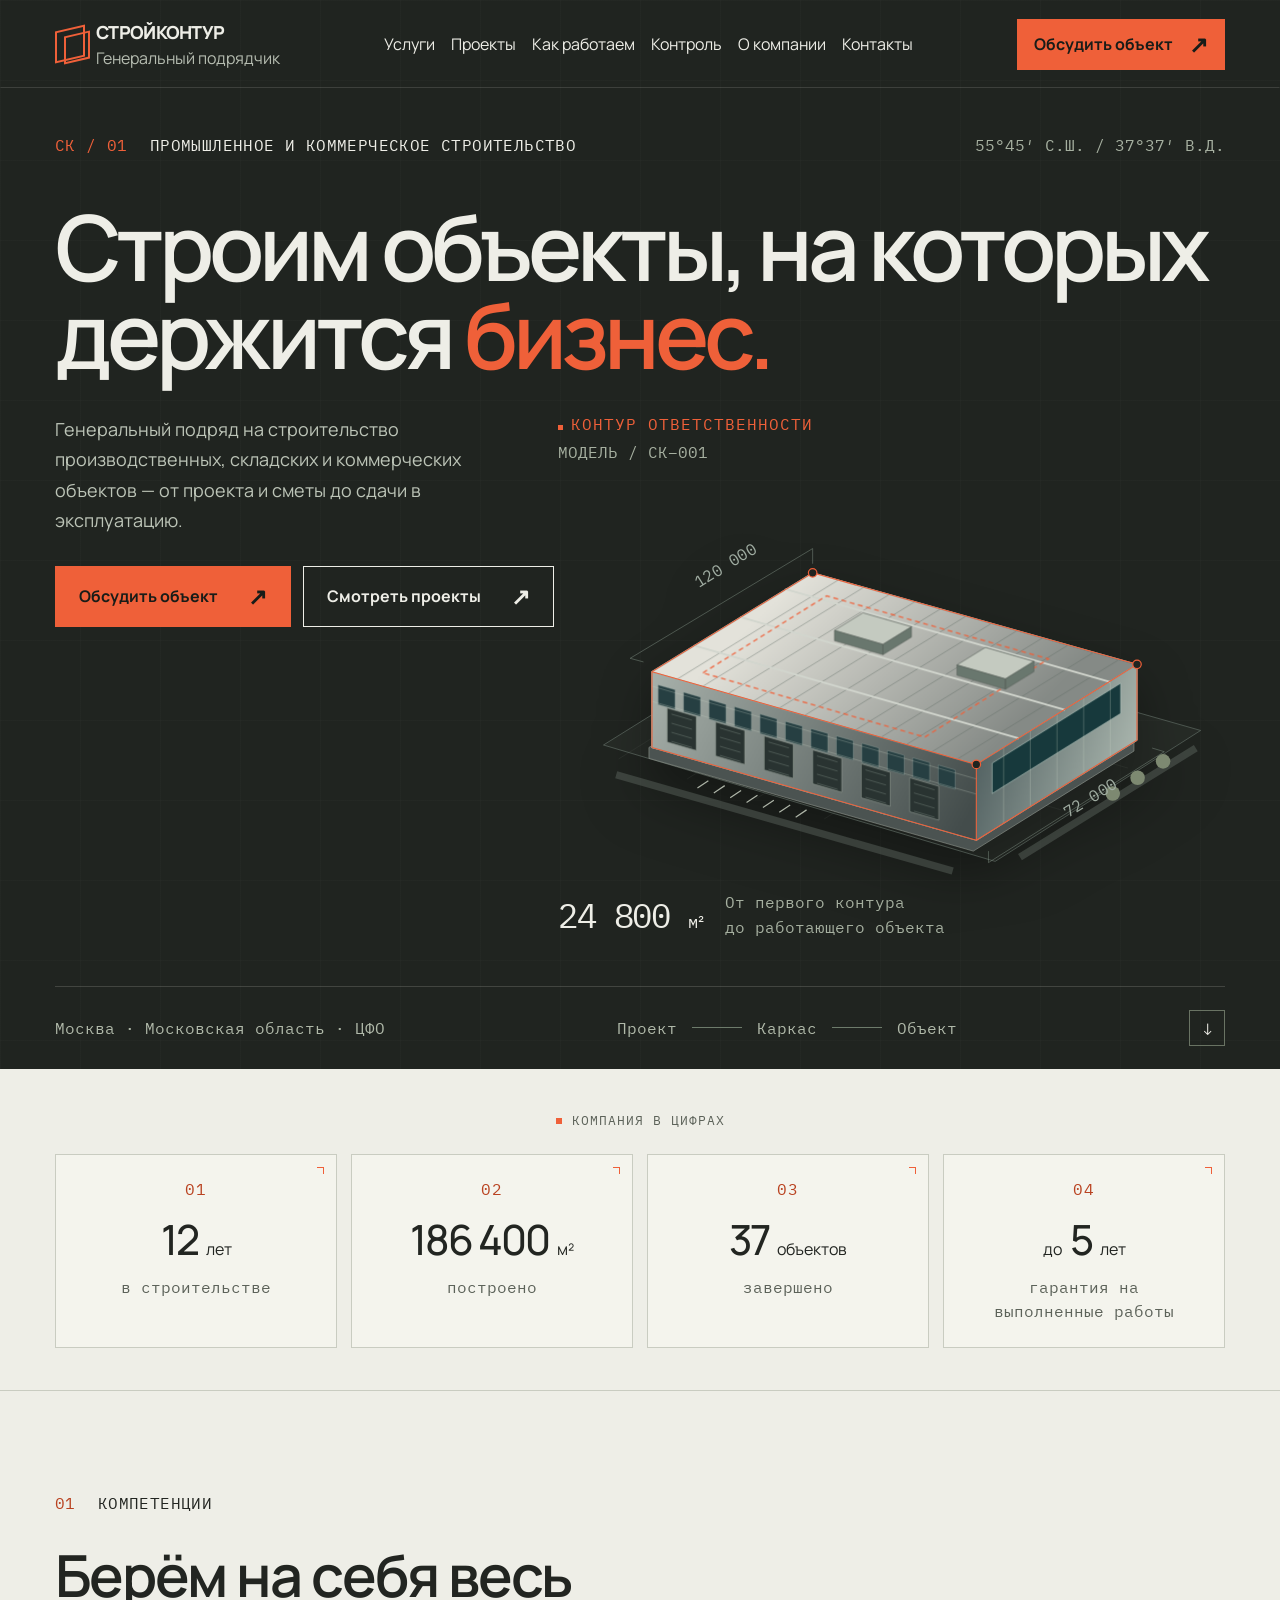
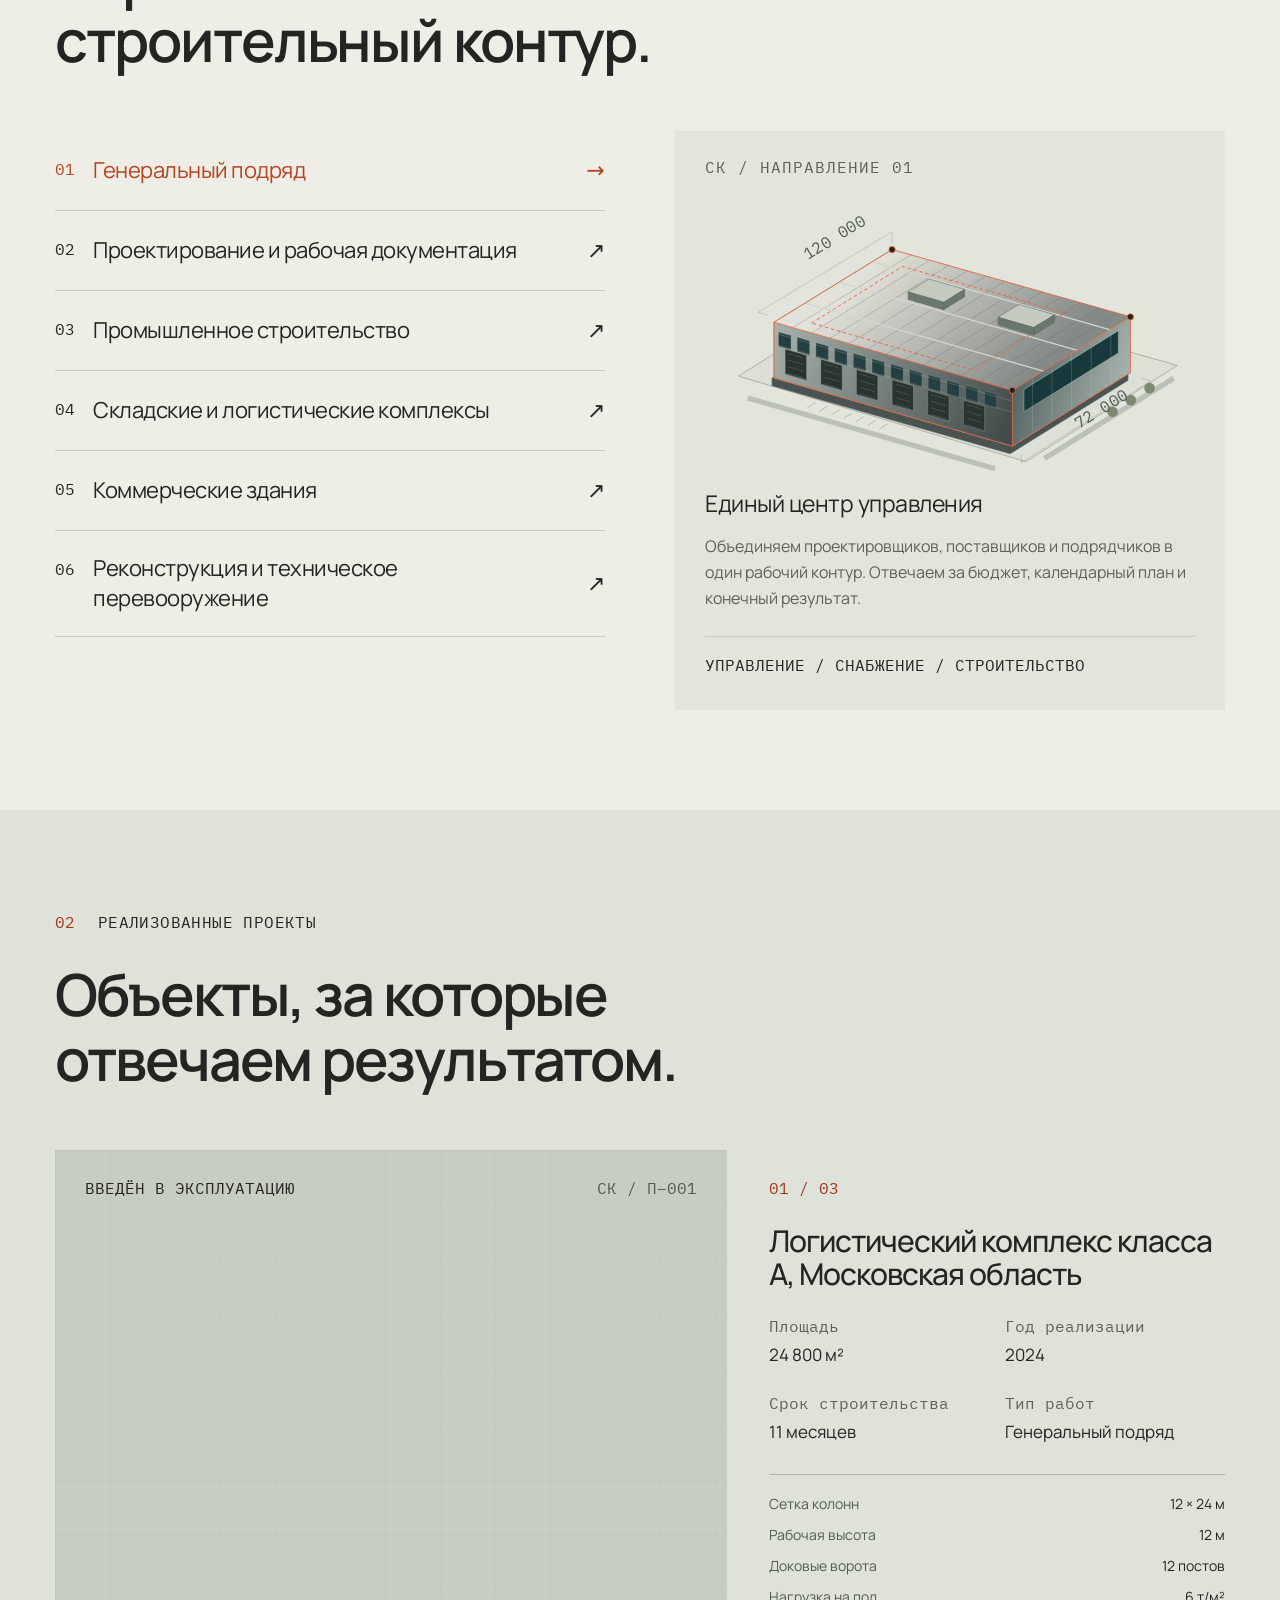
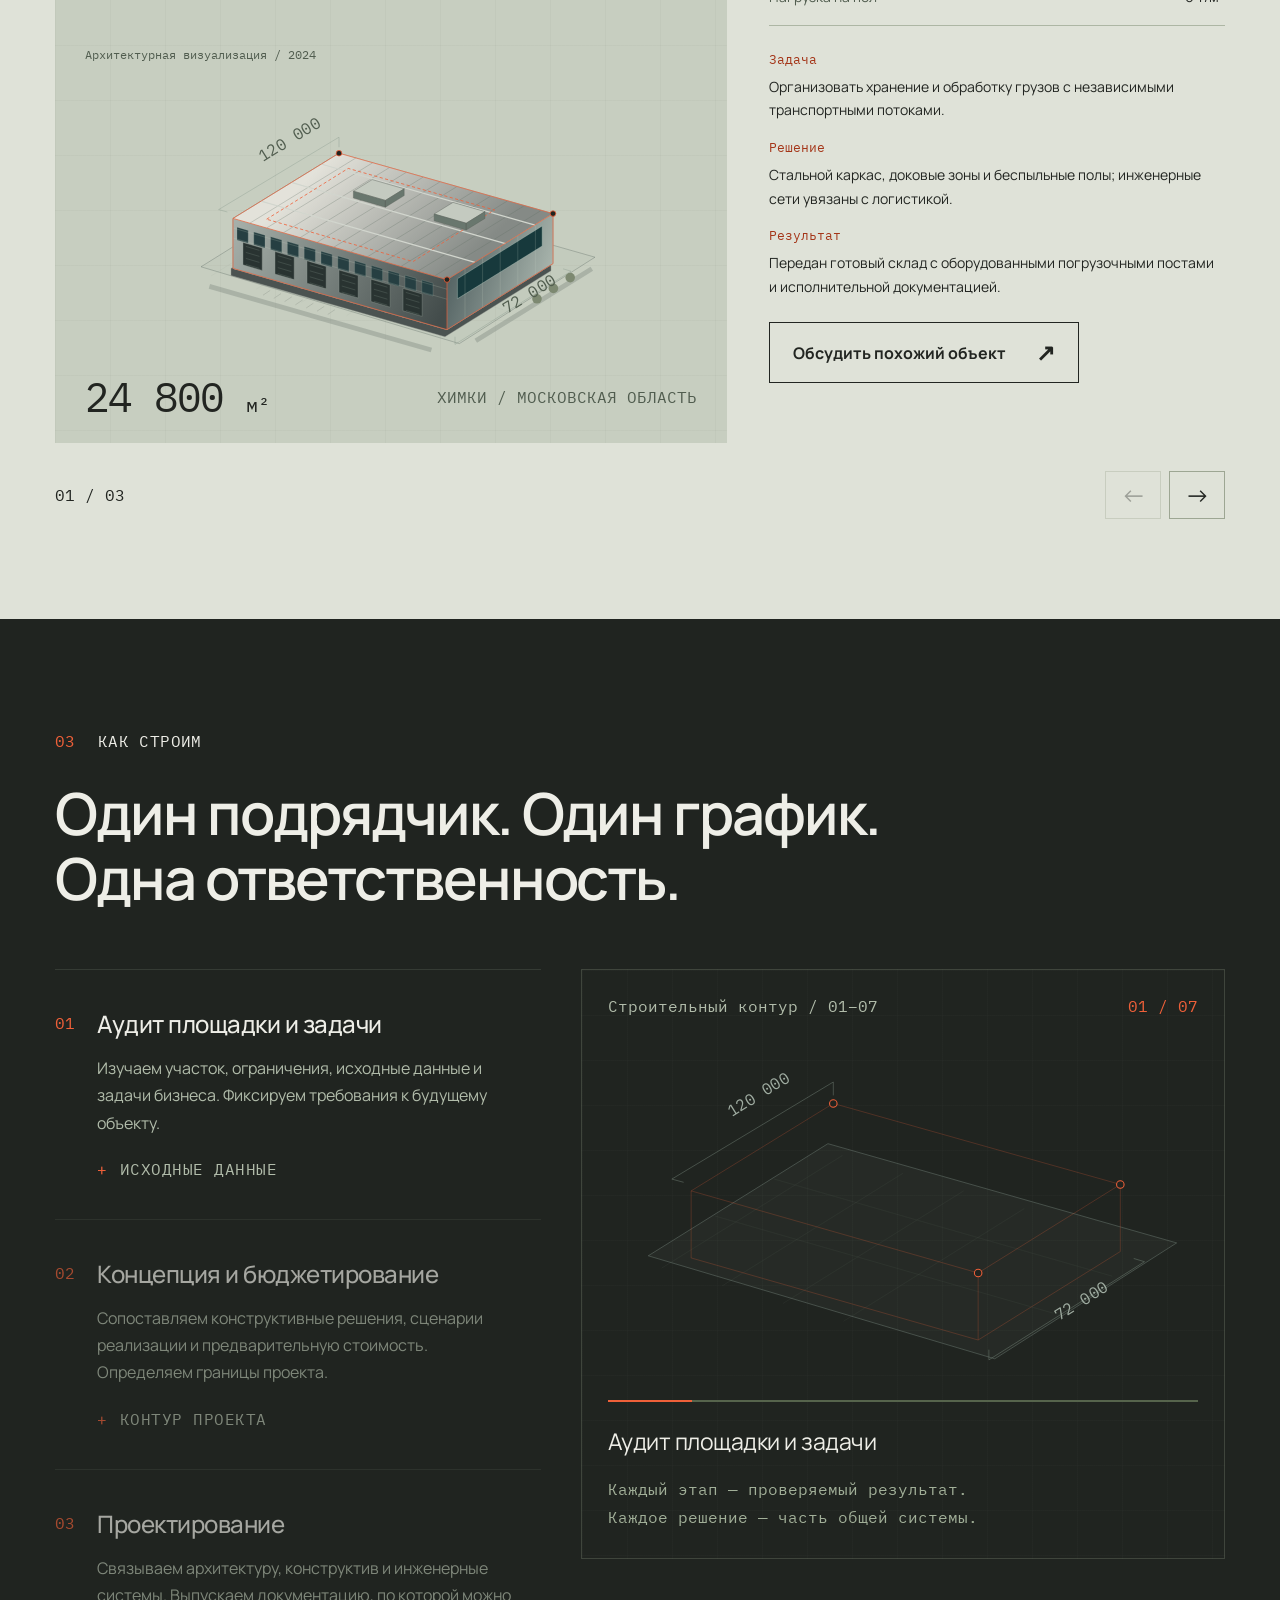
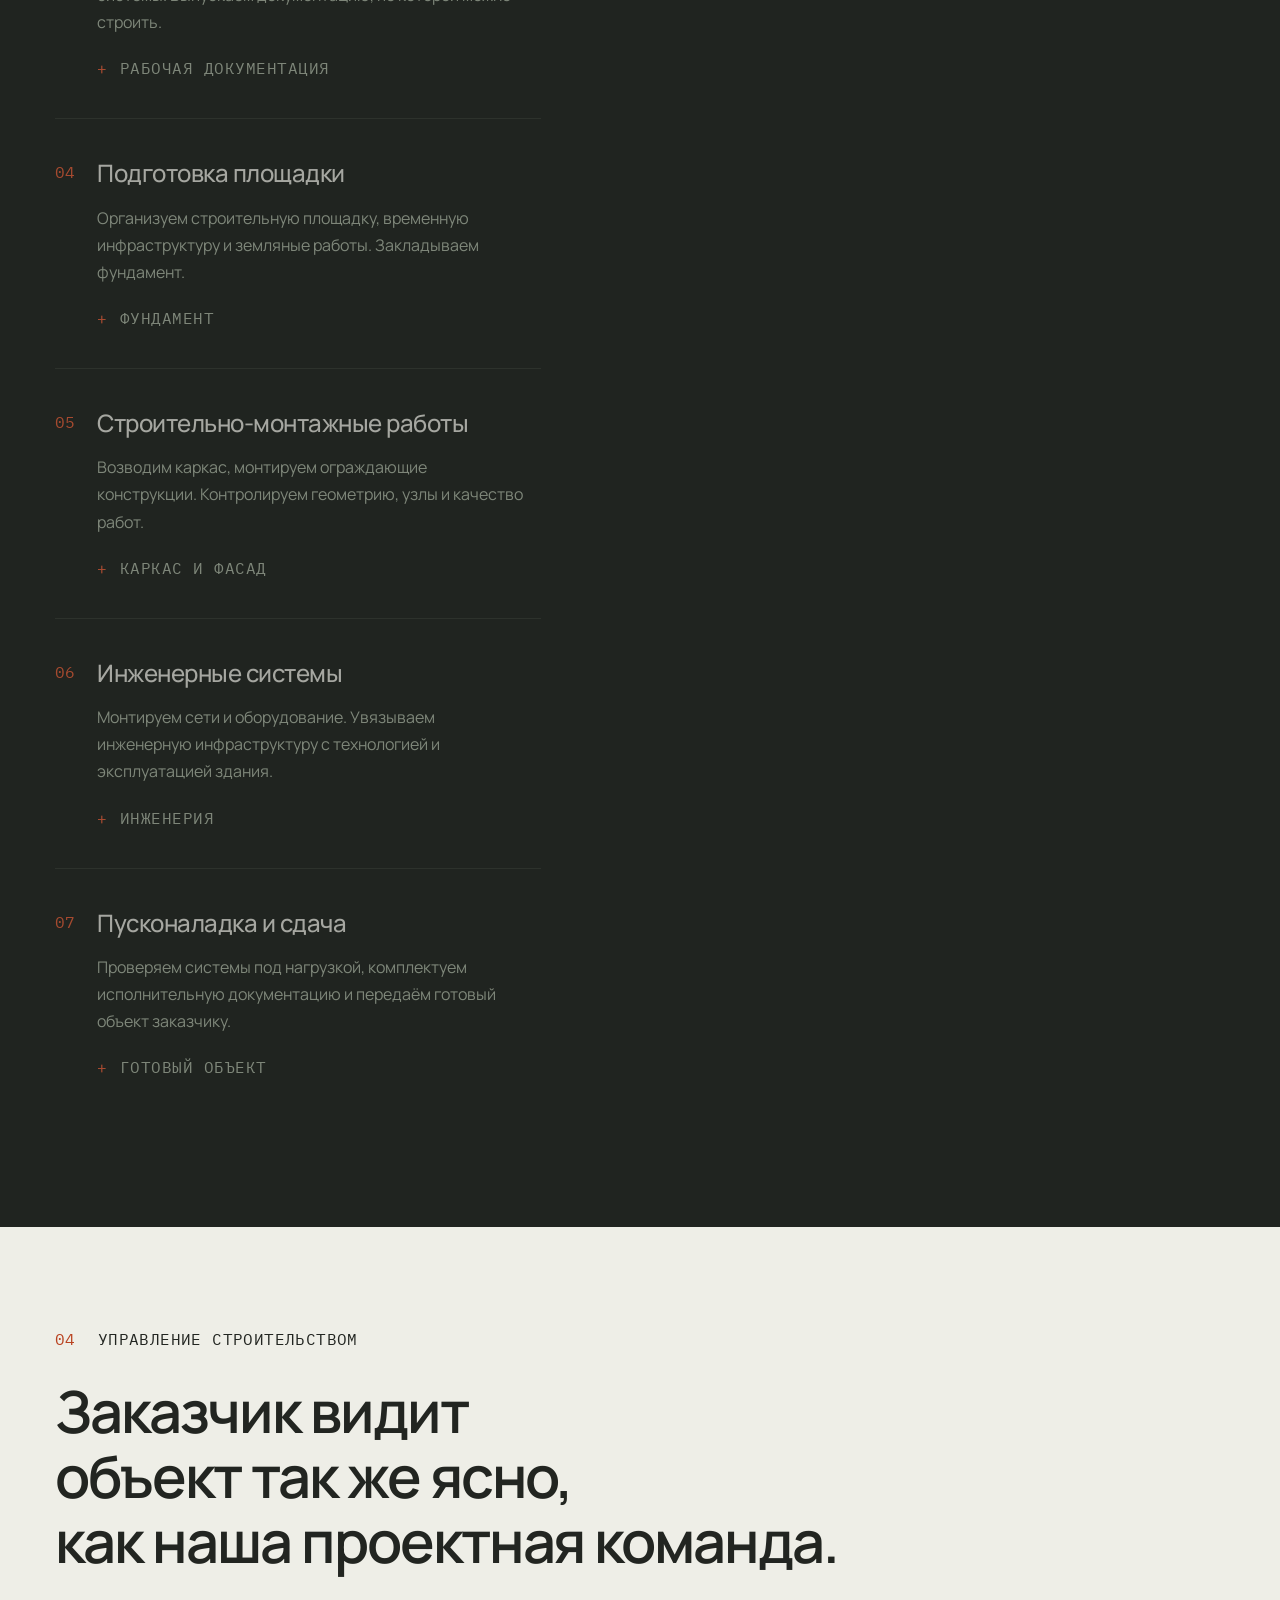
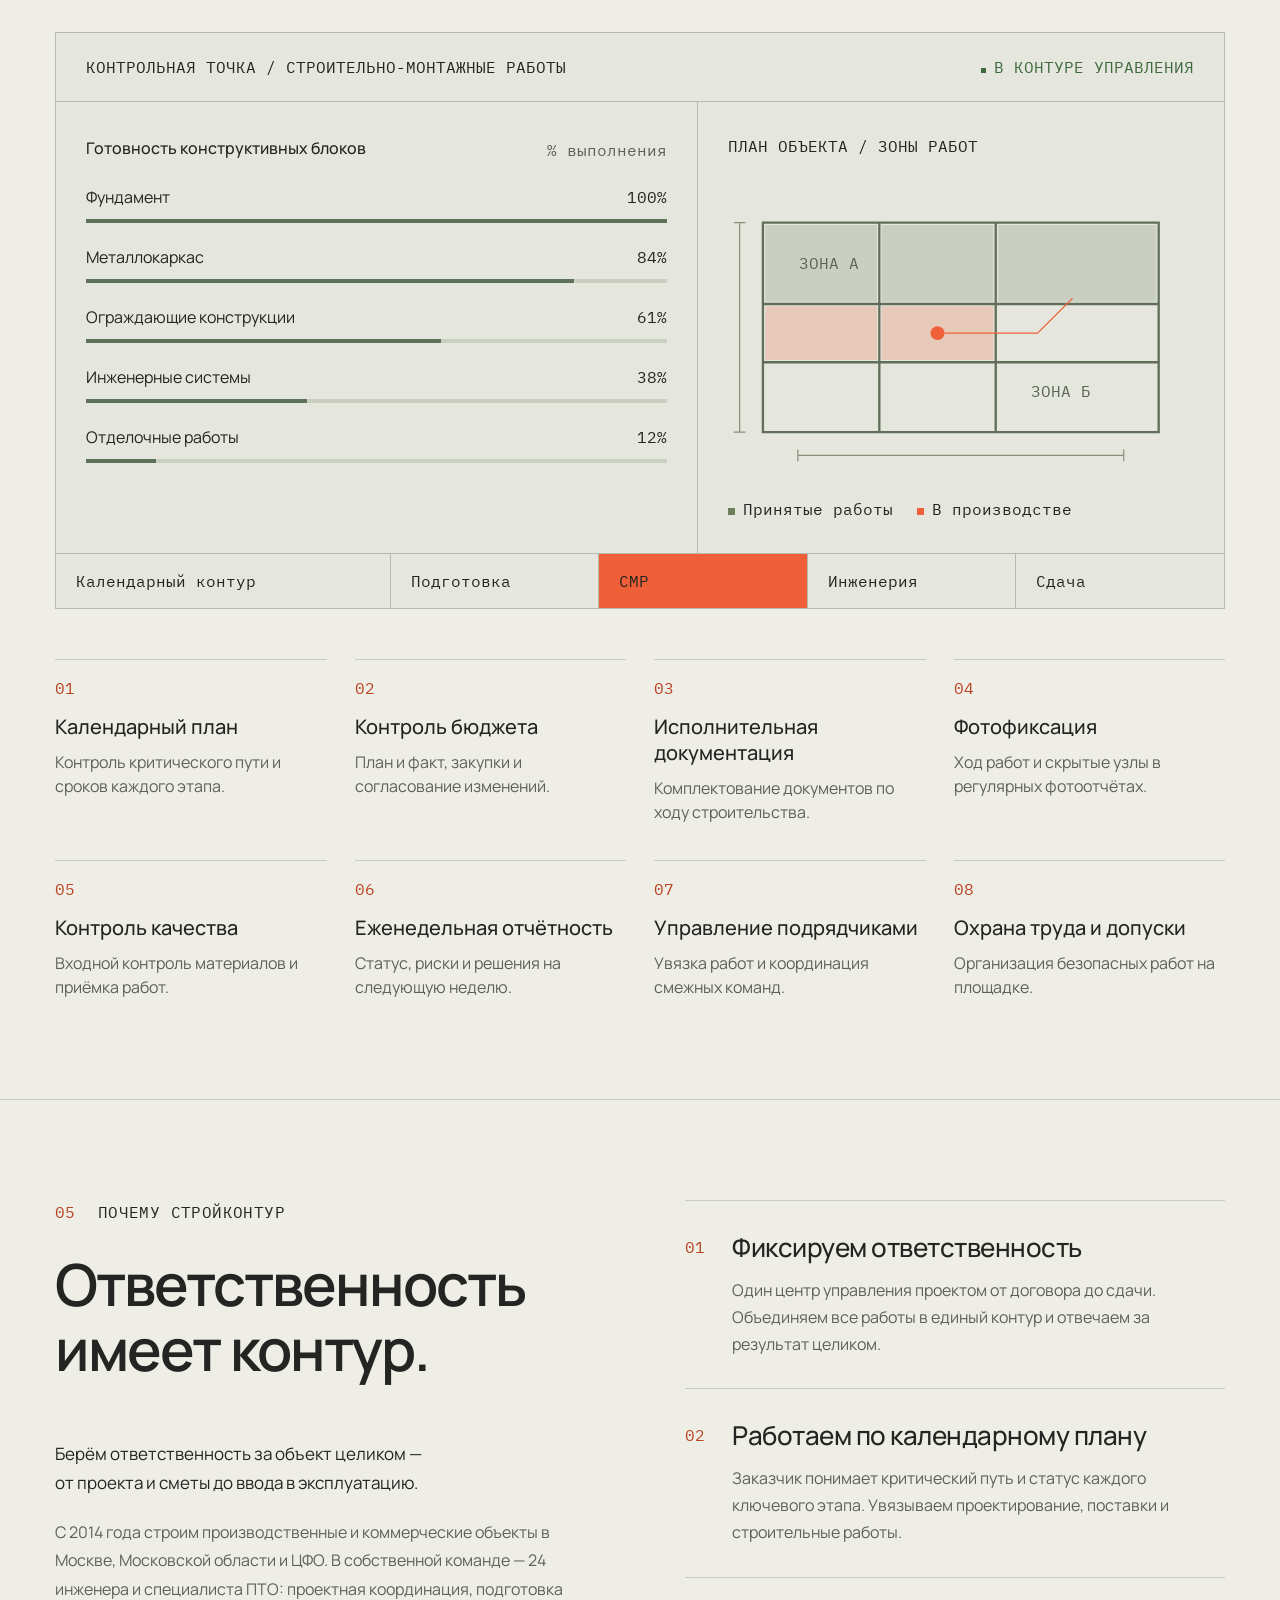
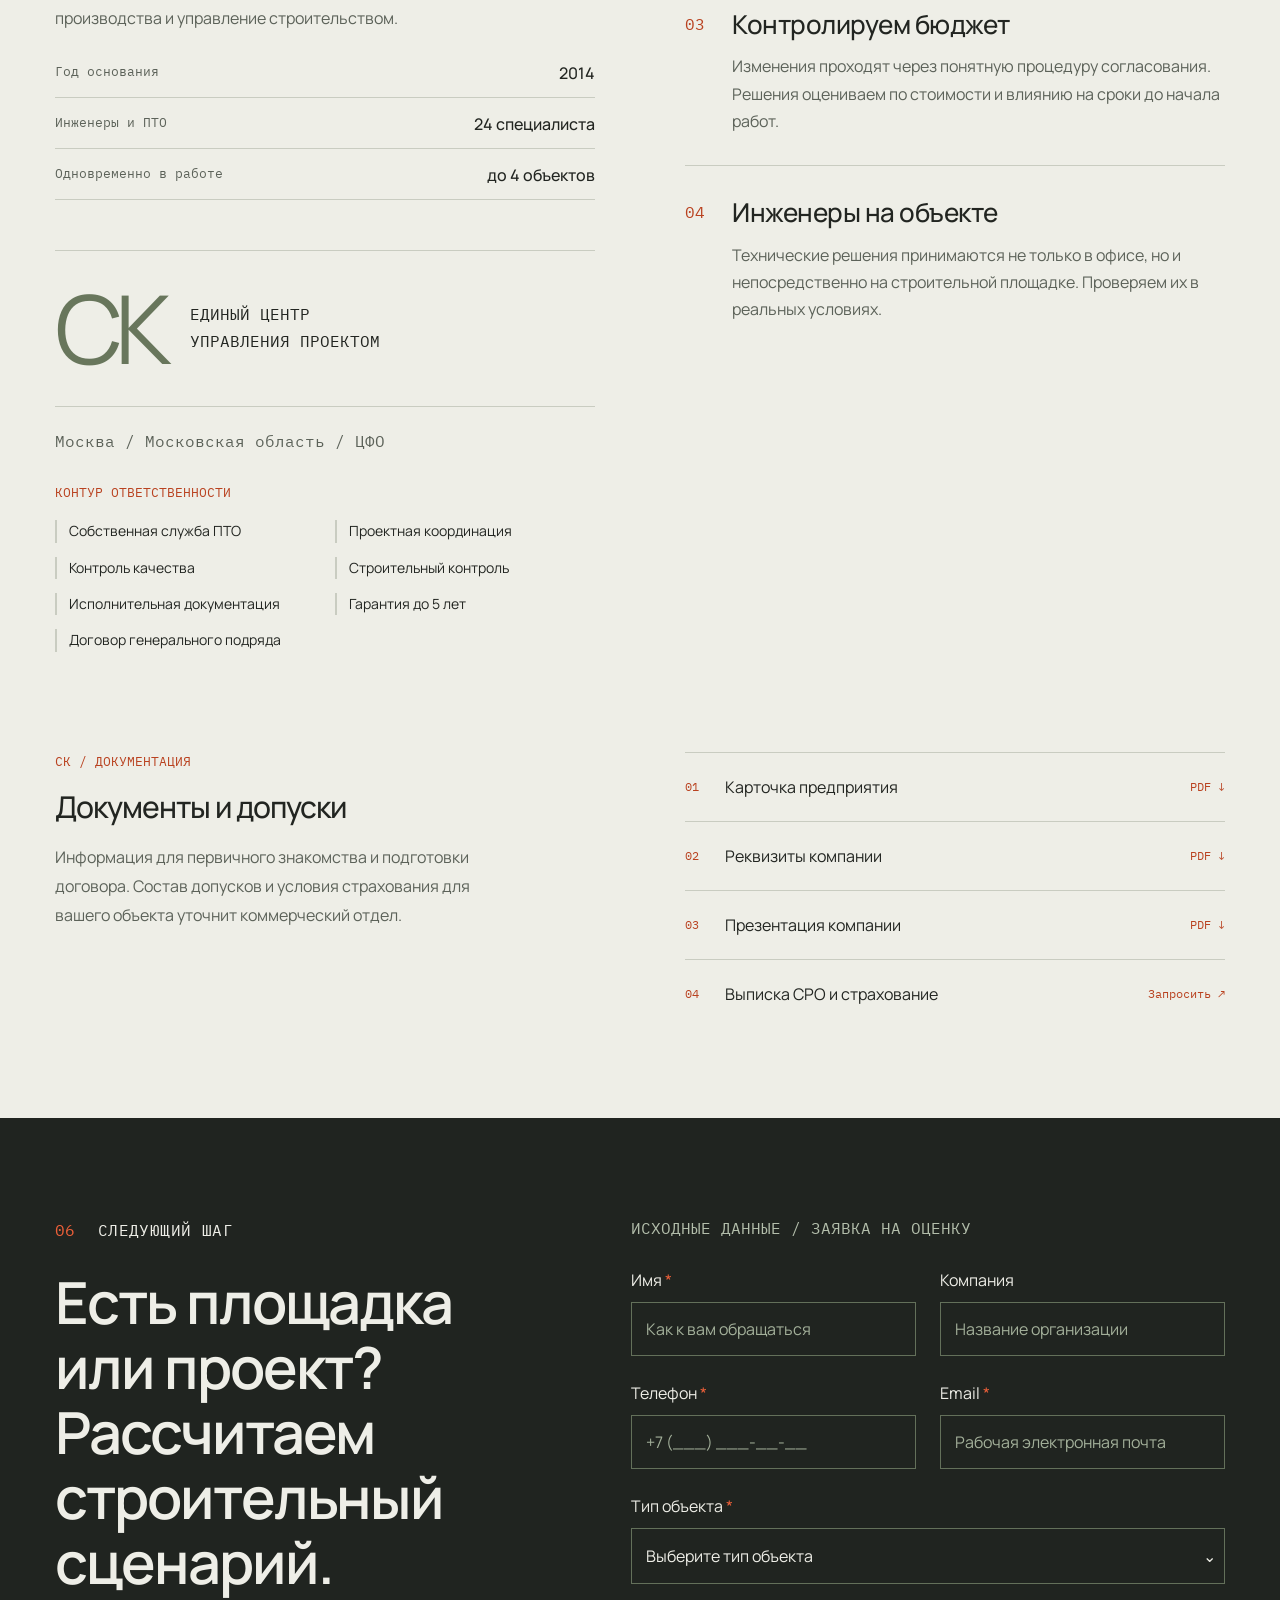
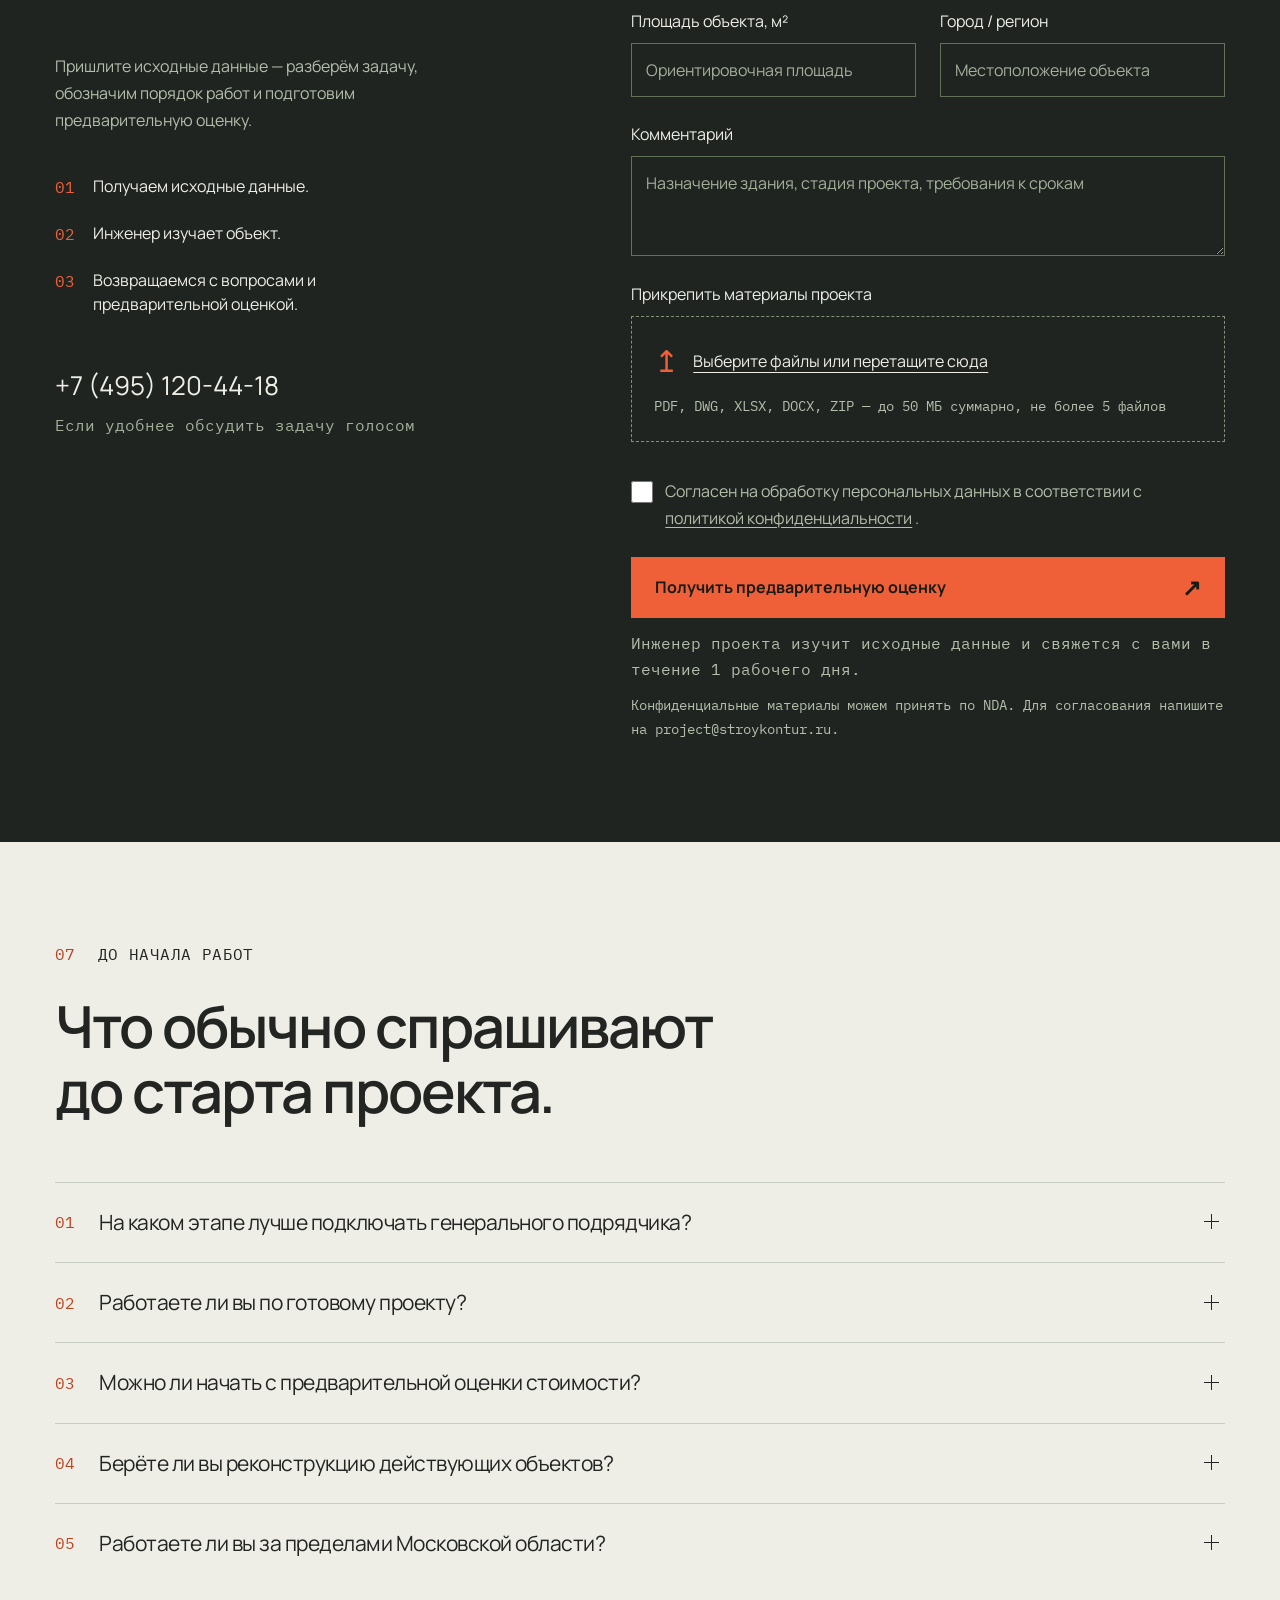
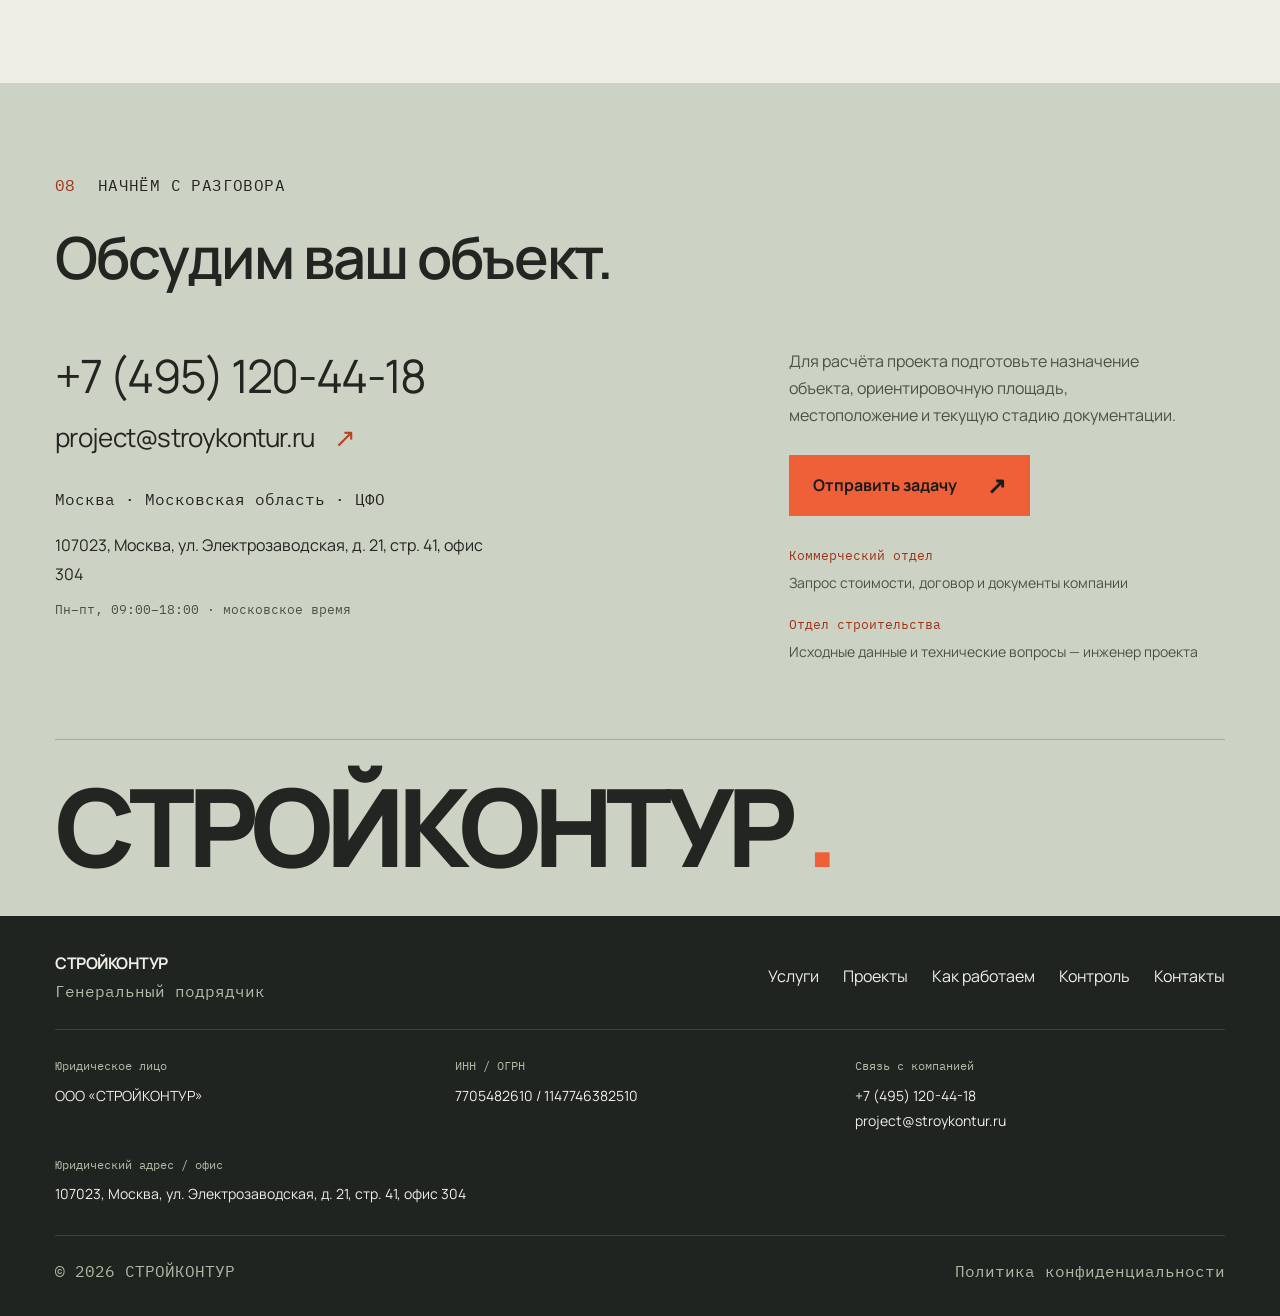
==== commit c022bd59: "Publish optimized build with readable JavaScript and CSS" ====
--- a/index.html
+++ b/index.html
@@ -3,9 +3,9 @@
 	<head>
 		<meta charset="UTF-8">
 		<meta name="viewport" content="width=device-width, initial-scale=1.0">
-		<link rel="preload" href="./assets/fonts/Manrope-Regular.woff2" as="font" type="font/woff2" crossorigin="">
-		<link rel="preload" href="./assets/fonts/Manrope-SemiBold.woff2" as="font" type="font/woff2" crossorigin="">
-		<link rel="preload" href="./assets/fonts/IBMPlexMono-Regular.woff2" as="font" type="font/woff2" crossorigin="">
+		<script>
+      document.documentElement.setAttribute('data-site-js', '');
+		</script>
 		<link rel="shortcut icon" href="./assets/img/favicon.svg">
 		<link rel="canonical" href="https://zengord.github.io/stroykontur/">
 		<meta property="og:type" content="website">
@@ -23,51 +23,51 @@
 		<meta name="twitter:description" content="СТРОЙКОНТУР — генеральный подрядчик. Производственные здания, склады и коммерческие объекты в Москве, Московской области и ЦФО. От проекта и сметы до ввода в эксплуатацию.">
 		<meta name="twitter:image" content="https://zengord.github.io/stroykontur/files/brand/social-cover.png">
 		<script type="application/ld+json">
-      {
-        "@context": "https://schema.org",
-        "@type": "Organization",
-        "@id": "https://zengord.github.io/stroykontur/#organization",
-        "name": "СТРОЙКОНТУР",
-        "legalName": "ООО «СТРОЙКОНТУР»",
-        "url": "https://zengord.github.io/stroykontur/",
-        "logo": "https://zengord.github.io/stroykontur/files/brand/logo.svg",
+    {
+      "@context": "https://schema.org",
+      "@type": "Organization",
+      "@id": "https://zengord.github.io/stroykontur/#organization",
+      "name": "СТРОЙКОНТУР",
+      "legalName": "ООО «СТРОЙКОНТУР»",
+      "url": "https://zengord.github.io/stroykontur/",
+      "logo": "https://zengord.github.io/stroykontur/files/brand/logo.svg",
+      "telephone": "+7-495-120-44-18",
+      "email": "project@stroykontur.ru",
+      "foundingDate": "2014",
+      "address": {
+        "@type": "PostalAddress",
+        "streetAddress": "ул. Электрозаводская, д. 21, стр. 41, офис 304",
+        "addressLocality": "Москва",
+        "postalCode": "107023",
+        "addressCountry": "RU"
+      },
+      "areaServed": ["Москва", "Московская область", "Центральный федеральный округ"],
+      "contactPoint": {
+        "@type": "ContactPoint",
+        "contactType": "Коммерческий отдел",
         "telephone": "+7-495-120-44-18",
         "email": "project@stroykontur.ru",
-        "foundingDate": "2014",
-        "address": {
-          "@type": "PostalAddress",
-          "streetAddress": "ул. Электрозаводская, д. 21, стр. 41, офис 304",
-          "addressLocality": "Москва",
-          "postalCode": "107023",
-          "addressCountry": "RU"
-        },
-        "areaServed": ["Москва", "Московская область", "Центральный федеральный округ"],
-        "contactPoint": {
-          "@type": "ContactPoint",
-          "contactType": "Коммерческий отдел",
-          "telephone": "+7-495-120-44-18",
-          "email": "project@stroykontur.ru",
-          "availableLanguage": "Russian"
-        }
+        "availableLanguage": "Russian"
       }
-		</script>
+    }
+	</script>
 		<meta name="description" content="СТРОЙКОНТУР — генеральный подрядчик. Производственные здания, склады и коммерческие объекты в Москве, Московской области и ЦФО. От проекта и сметы до ввода в эксплуатацию.">
 		<title>СТРОЙКОНТУР — промышленное и коммерческое строительство</title>
-		<script type="module" crossorigin="" src="./js/index.min.js?v=1790971815142"></script>
-		<link rel="modulepreload" crossorigin="" href="./js/main.min.js?v=1790971815142">
-		<link rel="stylesheet" crossorigin="" href="./css/main.min.css?v=1790971815142">
-		<link rel="stylesheet" crossorigin="" href="./css/index.min.css?v=1790971815142">
+		<script type="module" crossorigin="" src="./js/index.min.js?v=1791030570754"></script>
+		<link rel="modulepreload" crossorigin="" href="./js/main.min.js?v=1791030570754">
+		<link rel="stylesheet" crossorigin="" href="./css/main.min.css?v=1791030570754">
+		<link rel="stylesheet" crossorigin="" href="./css/index.min.css?v=1791030570754">
 	</head>
 	<body>
 		<div class="wrapper">
 			<a href="#main" class="skip-link">Перейти к содержимому</a>
 			<header data-fls-header="" data-fls-header-scroll="24" data-fls-lp="" class="header">
 				<div class="header__container">
-					<a class="header__brand" href="#main" aria-label="СТРОЙКОНТУР — на главную">
+					<a class="header__brand" href="#main" aria-label="СТРОЙКОНТУР, Генеральный подрядчик — на главную">
 						<span class="header__mark" aria-hidden="true"></span>
 						<span class="header__brand-text">
 							СТРОЙКОНТУР
-							<span class="header__caption">Генеральный
+							<span class="header__caption">Генеральный
           подрядчик</span>
 						</span>
 					</a>
@@ -124,7 +124,7 @@
 							<div class="hero__bottom">
 								<div class="hero__content">
 									<p class="hero__description">
-										Генеральный подряд на строительство производственных, складских и
+										Генеральный подряд на строительство производственных, складских и
           коммерческих объектов — от проекта и сметы до сдачи в эксплуатацию.
 									</p>
 									<div class="hero__actions">
@@ -257,7 +257,7 @@
 										<span class="hero__scale-caption">
 											От первого контура
 											<br>
-											до работающего
+											до работающего
             объекта
 										</span>
 									</div>
@@ -339,19 +339,19 @@
 									</button>
 									<button type="button" class="services__tab" id="service-tab-1">
 										<span class="services__index">02</span>
-										<span class="services__name">Проектирование и рабочая
+										<span class="services__name">Проектирование и рабочая
             документация</span>
 										<span class="services__arrow" aria-hidden="true">↗</span>
 									</button>
 									<button type="button" class="services__tab" id="service-tab-2">
 										<span class="services__index">03</span>
-										<span class="services__name">Промышленное
+										<span class="services__name">Промышленное
             строительство</span>
 										<span class="services__arrow" aria-hidden="true">↗</span>
 									</button>
 									<button type="button" class="services__tab" id="service-tab-3">
 										<span class="services__index">04</span>
-										<span class="services__name">Складские и логистические
+										<span class="services__name">Складские и логистические
             комплексы</span>
 										<span class="services__arrow" aria-hidden="true">↗</span>
 									</button>
@@ -362,7 +362,7 @@
 									</button>
 									<button type="button" class="services__tab" id="service-tab-5">
 										<span class="services__index">06</span>
-										<span class="services__name">Реконструкция и техническое
+										<span class="services__name">Реконструкция и техническое
             перевооружение</span>
 										<span class="services__arrow" aria-hidden="true">↗</span>
 									</button>
@@ -478,7 +478,7 @@
 										</div>
 										<h3 class="services__panel-title">Единый центр управления</h3>
 										<p class="services__description">
-											Объединяем проектировщиков, поставщиков и подрядчиков в один
+											Объединяем проектировщиков, поставщиков и подрядчиков в один
             рабочий контур. Отвечаем за бюджет, календарный план и конечный результат.
 										</p>
 										<p class="services__scope">Управление / Снабжение / Строительство</p>
@@ -620,7 +620,7 @@
 										</div>
 										<h3 class="services__panel-title">Решения до выхода на площадку</h3>
 										<p class="services__description">
-											Прорабатываем конструктив и инженерные системы с учётом назначения
+											Прорабатываем конструктив и инженерные системы с учётом назначения
             здания. Увязываем проектные решения с бюджетом и технологией строительства.
 										</p>
 										<p class="services__scope">Конструктив / Инженерия / Документация</p>
@@ -735,7 +735,7 @@
 										</div>
 										<h3 class="services__panel-title">Здание под вашу технологию</h3>
 										<p class="services__description">
-											Строим производственные корпуса с учётом оборудования, нагрузок,
+											Строим производственные корпуса с учётом оборудования, нагрузок,
             логистики и требований к инженерной инфраструктуре.
 										</p>
 										<p class="services__scope">Производство / Нагрузки / Технология</p>
@@ -850,7 +850,7 @@
 										</div>
 										<h3 class="services__panel-title">Пространство для движения</h3>
 										<p class="services__description">
-											Согласуем сетку колонн, высоту, полы, доки и транспортные потоки.
+											Согласуем сетку колонн, высоту, полы, доки и транспортные потоки.
             Создаём объект, который поддерживает работу вашей логистики.
 										</p>
 										<p class="services__scope">Склад / Доки / Транспортные потоки</p>
@@ -992,7 +992,7 @@
 										</div>
 										<h3 class="services__panel-title">Архитектура с бизнес-задачей</h3>
 										<p class="services__description">
-											Реализуем торговые и офисные объекты. Учитываем эксплуатацию,
+											Реализуем торговые и офисные объекты. Учитываем эксплуатацию,
             потоки посетителей, гибкость планировок и требования арендаторов.
 										</p>
 										<p class="services__scope">Офисы / Торговля / Эксплуатация</p>
@@ -1107,7 +1107,7 @@
 										</div>
 										<h3 class="services__panel-title">Новый ресурс существующего объекта</h3>
 										<p class="services__description">
-											Начинаем с обследования. Планируем усиление конструкций, замену
+											Начинаем с обследования. Планируем усиление конструкций, замену
             инженерных систем и этапность работ на действующих объектах.
 										</p>
 										<p class="services__scope">Обследование / Усиление / Обновление</p>
@@ -1125,7 +1125,7 @@
 								</p>
 								<h2 class="section-heading__title">Объекты, за которые отвечаем результатом.</h2>
 							</div>
-							<div class="projects__slider swiper" data-fls-slider="">
+							<div class="projects__slider swiper" data-fls-slider="" data-fls-slider-lazy="" data-fls-watcher="" data-fls-watcher-margin="600px" data-fls-watcher-once="">
 								<div class="projects__wrapper swiper-wrapper">
 									<article class="projects__slide swiper-slide" aria-label="Проект 01 из 3">
 										<div class="projects__visual projects__visual--warehouse">
@@ -1135,7 +1135,8 @@
 											</div>
 											<figure class="projects__media">
 												<picture>
-													<source media="(max-width: 600px)" srcset="./assets/img/projects/warehouse-600.webp" type="image/webp">
+													<source media="(max-width: 420px)" srcset="./assets/img/projects/warehouse-420.webp" type="image/webp">
+													<source media="(max-width: 768px)" srcset="./assets/img/projects/warehouse-768.webp" type="image/webp">
 													<source media="(max-width: 1200px)" srcset="./assets/img/projects/warehouse-1200.webp" type="image/webp">
 													<img class="projects__photo" alt="Архитектурная визуализация логистического комплекса с доковыми воротами" width="1536" height="1024" loading="lazy" decoding="async" src="./assets/img/projects/warehouse.webp">
 												</picture>
@@ -1328,7 +1329,8 @@
 											</div>
 											<figure class="projects__media">
 												<picture>
-													<source media="(max-width: 600px)" srcset="./assets/img/projects/factory-600.webp" type="image/webp">
+													<source media="(max-width: 420px)" srcset="./assets/img/projects/factory-420.webp" type="image/webp">
+													<source media="(max-width: 768px)" srcset="./assets/img/projects/factory-768.webp" type="image/webp">
 													<source media="(max-width: 1200px)" srcset="./assets/img/projects/factory-1200.webp" type="image/webp">
 													<img class="projects__photo" alt="Архитектурная визуализация производственно-складского корпуса с административной частью" width="1536" height="1024" loading="lazy" decoding="async" src="./assets/img/projects/factory.webp">
 												</picture>
@@ -1523,7 +1525,8 @@
 											</div>
 											<figure class="projects__media">
 												<picture>
-													<source media="(max-width: 600px)" srcset="./assets/img/projects/office-600.webp" type="image/webp">
+													<source media="(max-width: 420px)" srcset="./assets/img/projects/office-420.webp" type="image/webp">
+													<source media="(max-width: 768px)" srcset="./assets/img/projects/office-768.webp" type="image/webp">
 													<source media="(max-width: 1200px)" srcset="./assets/img/projects/office-1200.webp" type="image/webp">
 													<img class="projects__photo" alt="Архитектурная визуализация административно-делового здания с обновлённым фасадом" width="1536" height="1024" loading="lazy" decoding="async" src="./assets/img/projects/office.webp">
 												</picture>
@@ -1768,10 +1771,10 @@
 										<div class="process__step-content">
 											<h3 class="process__step-title">Аудит площадки и задачи</h3>
 											<p class="process__description">
-												Изучаем участок, ограничения, исходные данные и задачи бизнеса.
+												Изучаем участок, ограничения, исходные данные и задачи бизнеса.
               Фиксируем требования к будущему объекту.
 											</p>
-											<span class="process__deliverable">Исходные
+											<span class="process__deliverable">Исходные
               данные</span>
 										</div>
 									</li>
@@ -1780,7 +1783,7 @@
 										<div class="process__step-content">
 											<h3 class="process__step-title">Концепция и бюджетирование</h3>
 											<p class="process__description">
-												Сопоставляем конструктивные решения, сценарии реализации и
+												Сопоставляем конструктивные решения, сценарии реализации и
               предварительную стоимость. Определяем границы проекта.
 											</p>
 											<span class="process__deliverable">Контур проекта</span>
@@ -1791,10 +1794,10 @@
 										<div class="process__step-content">
 											<h3 class="process__step-title">Проектирование</h3>
 											<p class="process__description">
-												Связываем архитектуру, конструктив и инженерные системы. Выпускаем
+												Связываем архитектуру, конструктив и инженерные системы. Выпускаем
               документацию, по которой можно строить.
 											</p>
-											<span class="process__deliverable">Рабочая
+											<span class="process__deliverable">Рабочая
               документация</span>
 										</div>
 									</li>
@@ -1803,7 +1806,7 @@
 										<div class="process__step-content">
 											<h3 class="process__step-title">Подготовка площадки</h3>
 											<p class="process__description">
-												Организуем строительную площадку, временную инфраструктуру и
+												Организуем строительную площадку, временную инфраструктуру и
               земляные работы. Закладываем фундамент.
 											</p>
 											<span class="process__deliverable">Фундамент</span>
@@ -1814,7 +1817,7 @@
 										<div class="process__step-content">
 											<h3 class="process__step-title">Строительно-монтажные работы</h3>
 											<p class="process__description">
-												Возводим каркас, монтируем ограждающие конструкции. Контролируем
+												Возводим каркас, монтируем ограждающие конструкции. Контролируем
               геометрию, узлы и качество работ.
 											</p>
 											<span class="process__deliverable">Каркас и фасад</span>
@@ -1825,7 +1828,7 @@
 										<div class="process__step-content">
 											<h3 class="process__step-title">Инженерные системы</h3>
 											<p class="process__description">
-												Монтируем сети и оборудование. Увязываем инженерную инфраструктуру
+												Монтируем сети и оборудование. Увязываем инженерную инфраструктуру
               с технологией и эксплуатацией здания.
 											</p>
 											<span class="process__deliverable">Инженерия</span>
@@ -1836,17 +1839,17 @@
 										<div class="process__step-content">
 											<h3 class="process__step-title">Пусконаладка и сдача</h3>
 											<p class="process__description">
-												Проверяем системы под нагрузкой, комплектуем исполнительную
+												Проверяем системы под нагрузкой, комплектуем исполнительную
               документацию и передаём готовый объект заказчику.
 											</p>
-											<span class="process__deliverable">Готовый
+											<span class="process__deliverable">Готовый
               объект</span>
 										</div>
 									</li>
 								</ol>
 								<div class="process__visual">
 									<div class="process__visual-head">
-										<span class="process__model-name">Строительный контур /
+										<span class="process__model-name">Строительный контур /
             01–07</span>
 										<span class="process__progress-label">01 / 07</span>
 									</div>
@@ -1963,7 +1966,7 @@
 									<p class="process__visual-note">
 										Каждый этап — проверяемый результат.
 										<br>
-										Каждое решение — часть общей
+										Каждое решение — часть общей
           системы.
 									</p>
 								</div>
@@ -1985,7 +1988,7 @@
 							</div>
 							<div class="control__board" data-fls-watcher="" data-fls-watcher-once="">
 								<div class="control__board-head">
-									<span class="control__board-name">Контрольная точка /
+									<span class="control__board-name">Контрольная точка /
           Строительно-монтажные работы</span>
 									<span class="control__board-status">В контуре управления</span>
 								</div>
@@ -2128,12 +2131,12 @@
 									</h2>
 								</div>
 								<p class="advantages__lead">
-									Берём ответственность за объект целиком — от проекта и сметы до ввода в
+									Берём ответственность за объект целиком — от проекта и сметы до ввода в
         эксплуатацию.
 								</p>
 								<p class="advantages__company">
-									С 2014 года строим производственные и коммерческие объекты в Москве,
-        Московской области и ЦФО. В собственной команде — 24 инженера и специалиста ПТО:
+									С 2014 года строим производственные и коммерческие объекты в Москве,
+        Московской области и ЦФО. В собственной команде — 24 инженера и специалиста ПТО:
         проектная координация, подготовка производства и управление строительством.
 								</p>
 								<dl class="advantages__company-facts">
@@ -2177,7 +2180,7 @@
 									<span class="advantages__index">01</span>
 									<h3 class="advantages__title">Фиксируем ответственность</h3>
 									<p class="advantages__description">
-										Один центр управления проектом от договора до сдачи. Объединяем все
+										Один центр управления проектом от договора до сдачи. Объединяем все
           работы в единый контур и отвечаем за результат целиком.
 									</p>
 								</article>
@@ -2185,7 +2188,7 @@
 									<span class="advantages__index">02</span>
 									<h3 class="advantages__title">Работаем по календарному плану</h3>
 									<p class="advantages__description">
-										Заказчик понимает критический путь и статус каждого ключевого
+										Заказчик понимает критический путь и статус каждого ключевого
           этапа. Увязываем проектирование, поставки и строительные работы.
 									</p>
 								</article>
@@ -2193,7 +2196,7 @@
 									<span class="advantages__index">03</span>
 									<h3 class="advantages__title">Контролируем бюджет</h3>
 									<p class="advantages__description">
-										Изменения проходят через понятную процедуру согласования. Решения
+										Изменения проходят через понятную процедуру согласования. Решения
           оцениваем по стоимости и влиянию на сроки до начала работ.
 									</p>
 								</article>
@@ -2201,7 +2204,7 @@
 									<span class="advantages__index">04</span>
 									<h3 class="advantages__title">Инженеры на объекте</h3>
 									<p class="advantages__description">
-										Технические решения принимаются не только в офисе, но и
+										Технические решения принимаются не только в офисе, но и
           непосредственно на строительной площадке. Проверяем их в реальных условиях.
 									</p>
 								</article>
@@ -2265,7 +2268,7 @@
 									</h2>
 								</div>
 								<p class="request__description">
-									Пришлите исходные данные — разберём задачу, обозначим порядок работ и
+									Пришлите исходные данные — разберём задачу, обозначим порядок работ и
         подготовим предварительную оценку.
 								</p>
 								<ol class="request__steps">
@@ -2279,7 +2282,7 @@
 									</li>
 									<li class="request__step">
 										<span class="request__step-index">03</span>
-										Возвращаемся с вопросами и
+										Возвращаемся с вопросами и
           предварительной оценкой.
 									</li>
 								</ol>
@@ -2305,7 +2308,7 @@
 											Телефон
 											<span class="request__required">*</span>
 										</label>
-										<input class="request__input" data-fls-input="" data-fls-form-validatenow="" data-fls-input-mask="+7 (999) 999-99-99" id="request-phone" name="phone" type="tel" placeholder="+7 (___) ___-__-__" autocomplete="tel" required data-fls-form-errtext="Укажите телефон полностью">
+										<input class="request__input" data-fls-input="" data-fls-form-validatenow="" data-fls-input-mask="+7 (999) 999-99-99" data-fls-input-mask-nativepaste="" data-fls-input-mask-lazy="" data-fls-watcher="" data-fls-watcher-margin="600px" data-fls-watcher-once="" id="request-phone" name="phone" type="tel" placeholder="+7 (___) ___-__-__" autocomplete="tel" required data-fls-form-errtext="Укажите телефон полностью">
 									</div>
 									<div class="request__field">
 										<label class="request__label" for="request-email">
@@ -2322,7 +2325,7 @@
 										<select class="request__native-select" data-fls-select="" data-fls-select-modif="construction" data-fls-select-validate="" data-fls-select-scroll="220" id="request-object" name="object" required data-fls-form-errtext="Выберите тип объекта">
 											<option class="request__native-option" value="" selected>Выберите тип объекта</option>
 											<option class="request__native-option" value="Производственный объект">Производственный объект</option>
-											<option class="request__native-option" value="Склад / логистический комплекс">Склад /
+											<option class="request__native-option" value="Склад / логистический комплекс">Склад /
               логистический комплекс</option>
 											<option class="request__native-option" value="Коммерческое здание">Коммерческое здание</option>
 											<option class="request__native-option" value="Офис">Офис</option>
@@ -2359,7 +2362,7 @@
 								<div class="request__agreement">
 									<input class="request__checkbox" type="checkbox" name="consent" id="request-consent" required data-fls-form-errtext="Подтвердите согласие на обработку данных">
 									<label class="request__agreement-label" for="request-consent">
-										Согласен на обработку персональных данных в
+										Согласен на обработку персональных данных в
           соответствии с
 										<a class="request__privacy" href="privacy.html" data-fls-popup-link="privacy">политикой конфиденциальности</a>
 										.
@@ -2400,14 +2403,14 @@
 								<details class="faq__item">
 									<summary class="faq__question">
 										<span class="faq__index">01</span>
-										<span class="faq__question-text">На
+										<span class="faq__question-text">На
             каком этапе лучше подключать генерального подрядчика?</span>
 										<span class="faq__icon" aria-hidden="true"></span>
 									</summary>
 									<div class="faq__answer">
 										<p class="faq__text">
-											Чем раньше подрядчик подключается к проектированию и бюджетированию, тем больше
-            возможностей оптимизировать конструктив, инженерные решения, сроки и стоимость до выхода на
+											Чем раньше подрядчик подключается к проектированию и бюджетированию, тем больше
+            возможностей оптимизировать конструктив, инженерные решения, сроки и стоимость до выхода на
             площадку.
 										</p>
 									</div>
@@ -2420,7 +2423,7 @@
 									</summary>
 									<div class="faq__answer">
 										<p class="faq__text">
-											Да. Можем провести аудит существующей документации, сформировать замечания и
+											Да. Можем провести аудит существующей документации, сформировать замечания и
             взять на себя реализацию проекта.
 										</p>
 									</div>
@@ -2433,7 +2436,7 @@
 									</summary>
 									<div class="faq__answer">
 										<p class="faq__text">
-											Да. Для первого расчёта достаточно информации по назначению объекта, площади,
+											Да. Для первого расчёта достаточно информации по назначению объекта, площади,
             участку, конструктивной схеме и текущей стадии проекта.
 										</p>
 									</div>
@@ -2446,7 +2449,7 @@
 									</summary>
 									<div class="faq__answer">
 										<p class="faq__text">
-											Да. Отдельно прорабатываем этапность, безопасность работ и минимизацию влияния
+											Да. Отдельно прорабатываем этапность, безопасность работ и минимизацию влияния
             строительства на действующее производство или бизнес-процессы.
 										</p>
 									</div>
@@ -2475,7 +2478,7 @@
 							</div>
 							<div class="contacts__layout">
 								<div class="contacts__details">
-									<a class="contacts__phone" href="tel:+74951204418">+7 (495)
+									<a class="contacts__phone" href="tel:+74951204418">+7 (495)
           120-44-18</a>
 									<a class="contacts__email" href="mailto:project@stroykontur.ru">
 										project@stroykontur.ru
@@ -2487,7 +2490,7 @@
 								</div>
 								<div class="contacts__brief">
 									<p class="contacts__description">
-										Для расчёта проекта подготовьте назначение объекта, ориентировочную
+										Для расчёта проекта подготовьте назначение объекта, ориентировочную
           площадь, местоположение и текущую стадию документации.
 									</p>
 									<a class="button" href="#request" data-fls-scrollto="#request" data-fls-scrollto-header="">
@@ -2523,7 +2526,7 @@
 					<nav class="footer__navigation" aria-label="Навигация в подвале">
 						<a class="footer__link" href="#services" data-fls-scrollto="#services" data-fls-scrollto-header="">Услуги</a>
 						<a class="footer__link" href="#projects" data-fls-scrollto="#projects" data-fls-scrollto-header="">Проекты</a>
-						<a class="footer__link" href="#process" data-fls-scrollto="#process" data-fls-scrollto-header="">Как
+						<a class="footer__link" href="#process" data-fls-scrollto="#process" data-fls-scrollto-header="">Как
         работаем</a>
 						<a class="footer__link" href="#control" data-fls-scrollto="#control" data-fls-scrollto-header="">Контроль</a>
 						<a class="footer__link" href="#contacts" data-fls-scrollto="#contacts" data-fls-scrollto-header="">Контакты</a>
@@ -2568,65 +2571,65 @@
 					<div class="privacy__content" data-fls-popup-content="" tabindex="0" role="region" aria-label="Текст политики конфиденциальности">
 						<h2 class="privacy__title" id="privacy-title">Политика конфиденциальности</h2>
 						<p class="privacy__text">
-							Политика обработки персональных данных посетителей сайта СТРОЙКОНТУР.
+							Политика обработки персональных данных посетителей сайта СТРОЙКОНТУР.
   Редакция от 2 октября 2026 года.
 						</p>
 						<h3 class="privacy__subtitle">1. Оператор и контакты</h3>
 						<p class="privacy__text">
-							Оператор — ООО «СТРОЙКОНТУР». Юридический адрес: 107023, Москва,
+							Оператор — ООО «СТРОЙКОНТУР». Юридический адрес: 107023, Москва,
   ул. Электрозаводская, д. 21, стр. 41, офис 304. Вопросы об обработке данных принимаются по адресу
 							<a class="privacy__link" href="mailto:project@stroykontur.ru">project@stroykontur.ru</a>
 							с темой «Персональные данные».
 						</p>
 						<h3 class="privacy__subtitle">2. Состав данных</h3>
 						<p class="privacy__text">
-							В заявке пользователь указывает имя, телефон и электронную почту.
-  Дополнительно можно сообщить компанию, тип объекта, площадь, город или регион, комментарий и
-  прикрепить проектные материалы. Поля со звёздочкой обязательны. Не прикладывайте специальные
-  категории персональных данных, копии удостоверений личности и сведения третьих лиц без основания
+							В заявке пользователь указывает имя, телефон и электронную почту.
+  Дополнительно можно сообщить компанию, тип объекта, площадь, город или регион, комментарий и
+  прикрепить проектные материалы. Поля со звёздочкой обязательны. Не прикладывайте специальные
+  категории персональных данных, копии удостоверений личности и сведения третьих лиц без основания
   для их передачи.
 						</p>
 						<h3 class="privacy__subtitle">3. Цели и основания</h3>
 						<p class="privacy__text">
-							Данные предназначены для рассмотрения обращения, связи с заявителем,
-  изучения исходных материалов, предварительной оценки и подготовки предложения. Основание
-  обработки — согласие пользователя; при заключении договора также учитываются договорные
-  обязательства и применимые требования законодательства. Данные заявки не используются
+							Данные предназначены для рассмотрения обращения, связи с заявителем,
+  изучения исходных материалов, предварительной оценки и подготовки предложения. Основание
+  обработки — согласие пользователя; при заключении договора также учитываются договорные
+  обязательства и применимые требования законодательства. Данные заявки не используются
   для рекламных рассылок без отдельного согласия.
 						</p>
 						<h3 class="privacy__subtitle">4. Порядок обработки</h3>
 						<p class="privacy__text">
-							Обработка может включать получение, запись, систематизацию, хранение,
-  уточнение, использование и удаление данных с применением средств автоматизации или без них.
+							Обработка может включать получение, запись, систематизацию, хранение,
+  уточнение, использование и удаление данных с применением средств автоматизации или без них.
   Доступ предоставляется сотрудникам, которым сведения нужны для работы с обращением.
 						</p>
 						<h3 class="privacy__subtitle">5. Срок хранения</h3>
 						<p class="privacy__text">
-							Материалы обращения хранятся в течение его рассмотрения и подготовки
-  предложения, но не более 12 месяцев после последнего взаимодействия, если договор или
-  законодательство не предусматривают иной срок. После достижения цели или утраты основания
+							Материалы обращения хранятся в течение его рассмотрения и подготовки
+  предложения, но не более 12 месяцев после последнего взаимодействия, если договор или
+  законодательство не предусматривают иной срок. После достижения цели или утраты основания
   обработки данные удаляются в применимые сроки.
 						</p>
 						<h3 class="privacy__subtitle">6. Передача третьим лицам</h3>
 						<p class="privacy__text">
-							Сведения не публикуются и не продаются. Передача лицам, обеспечивающим
-  техническое обслуживание сайта и обработку обращений, допускается только в необходимом объёме
-  на соответствующем основании и с обязанностью соблюдать конфиденциальность. Иные передачи
+							Сведения не публикуются и не продаются. Передача лицам, обеспечивающим
+  техническое обслуживание сайта и обработку обращений, допускается только в необходимом объёме
+  на соответствующем основании и с обязанностью соблюдать конфиденциальность. Иные передачи
   осуществляются с согласия пользователя либо в предусмотренных законом случаях.
 						</p>
 						<h3 class="privacy__subtitle">7. Права и отзыв согласия</h3>
 						<p class="privacy__text">
-							Пользователь может запросить сведения об обработке, уточнение, ограничение
+							Пользователь может запросить сведения об обработке, уточнение, ограничение
   обработки или удаление своих данных и отозвать согласие. Напишите на
 							<a class="privacy__link" href="mailto:project@stroykontur.ru?subject=Отзыв%20согласия%20на%20обработку%20данных">project@stroykontur.ru</a>
-							,
-  указав контакт из заявки и содержание запроса. Для защиты данных может потребоваться подтверждение
-  принадлежности контакта. После отзыва обработка прекращается, если нет другого законного
+							,
+  указав контакт из заявки и содержание запроса. Для защиты данных может потребоваться подтверждение
+  принадлежности контакта. После отзыва обработка прекращается, если нет другого законного
   основания для её продолжения.
 						</p>
 						<h3 class="privacy__subtitle">8. Сайт и проектные материалы</h3>
 						<p class="privacy__text">
-							На сайте не подключены сервисы рекламной и поведенческой аналитики.
+							На сайте не подключены сервисы рекламной и поведенческой аналитики.
   Для материалов, требующих соглашения о конфиденциальности, согласуйте NDA до отправки файлов.
 						</p>
 					</div>
--- a/css/main.min.css
+++ b/css/main.min.css
@@ -1 +1 @@
-*{padding:0;margin:0;border:0}*,:after,:before{box-sizing:border-box}:after,:before{display:inline-block}body,html{height:100%}body{line-height:1;scrollbar-gutter:stable;-ms-text-size-adjust:100%;-moz-text-size-adjust:100%;-webkit-text-size-adjust:100%;-webkit-font-smoothing:antialiased;-moz-osx-font-smoothing:grayscale}button,input,textarea{font-family:inherit;font-size:inherit;line-height:inherit;color:inherit;background-color:transparent}input,textarea{width:100%}label{display:inline-block}button,option,select{cursor:pointer}a{display:inline-block;color:inherit;text-decoration:none}li{list-style:none}img{max-width:100%;height:auto;vertical-align:middle}h1,h2,h3,h4,h5,h6{font-weight:inherit;font-size:inherit}address{font-style:normal}@font-face{font-family:Manrope;font-display:swap;src:url(../assets/fonts/Manrope-SemiBold.woff2) format("woff2");font-weight:600;font-style:normal}@font-face{font-family:Manrope;font-display:swap;src:url(../assets/fonts/Manrope-Regular.woff2) format("woff2");font-weight:400;font-style:normal}@font-face{font-family:Manrope;font-display:swap;src:url(../assets/fonts/Manrope-Medium.woff2) format("woff2");font-weight:500;font-style:normal}@font-face{font-family:Manrope;font-display:swap;src:url(../assets/fonts/Manrope-ExtraBold.woff2) format("woff2");font-weight:800;font-style:normal}@font-face{font-family:Manrope;font-display:swap;src:url(../assets/fonts/Manrope-Bold.woff2) format("woff2");font-weight:700;font-style:normal}@font-face{font-family:IBMPlexMono;font-display:swap;src:url(../assets/fonts/IBMPlexMono-Regular.woff2) format("woff2");font-weight:400;font-style:normal}:root{--font-family:"Manrope", "Arial", sans-serif;--font-size:1rem;--main-color:#222521;--paper:#eeeee7;--surface-dark:#202420;--ink:#222521;--muted:#686e65;--accent:#ef6039;--accent-text:#b94220;--line:#c9ccc1;--mono:"IBMPlexMono", "Consolas", monospace}body{color:var(--main-color);font-family:var(--font-family);font-size:var(--font-size);min-width:20rem}[data-fls-scrolllock] body{overflow:hidden;touch-action:none;overscroll-behavior:none}.wrapper{min-height:100%;display:flex;flex-direction:column;overflow:clip}.wrapper>main{flex:1 1 auto}.wrapper>*{min-width:0}[class*=__container]{max-width:75rem;margin:0 auto;padding-left:.9375rem;padding-right:.9375rem}body{background:var(--paper);line-height:1.5}::selection{background:var(--accent);color:#fff}:focus-visible{outline:.125rem solid var(--accent);outline-offset:.3125rem}[hidden]{display:none!important}.page{min-width:0}.button{display:inline-flex;align-items:center;justify-content:space-between;gap:1.875rem;padding:1.125rem 1.4375rem;background:var(--accent);color:#181c18;font-size:1rem;font-weight:700;line-height:1.4;border:.0625rem solid var(--accent);transition:background .2s,color .2s,border-color .2s,transform .15s,box-shadow .15s}.button__arrow{display:inline-block;flex-shrink:0;font-size:1.4375rem;line-height:1;transform:rotate(var(--button-arrow-rotation,0deg));transition:transform .25s ease}.button:focus-visible{--button-arrow-rotation:45deg}.button--outline{background:transparent;color:inherit;border-color:currentColor}.button:active:not(:disabled){--button-arrow-rotation:45deg;background:#d94a25;border-color:#d94a25;transform:translateY(.125rem);box-shadow:inset 0 .125rem .3125rem rgba(0,0,0,.2);transition-duration:0s}.button--outline:active:not(:disabled){background:#343b30;border-color:#343b30;color:var(--paper)}.eyebrow{display:flex;gap:1.375rem;align-items:baseline;font:1rem/1.5 var(--mono);letter-spacing:.025rem;text-transform:uppercase}.eyebrow__index{color:var(--eyebrow-accent,var(--accent-text));white-space:nowrap;flex-shrink:0}.section-heading{margin-bottom:3.625rem}.section-heading__title{max-width:55rem;margin-top:1.75rem;font-weight:600;line-height:1.12;letter-spacing:-.035em;overflow-wrap:anywhere;text-wrap:balance}.section-heading.--watcher-view{animation:section-reveal .8s both}.skip-link{position:fixed;z-index:200;top:.75rem;left:1rem;padding:.75rem 1.25rem;background:var(--paper);color:var(--ink);transform:translateY(-150%)}.skip-link:focus{transform:translateY(0)}@keyframes section-reveal{0%{opacity:.25;transform:translateY(1.5625rem)}to{opacity:1;transform:translateY(0)}}body:after{content:"";background-color:rgba(0,0,0,.5);position:fixed;width:100%;height:100%;top:0;left:0;opacity:0;transition:opacity .8s ease 0s;pointer-events:none;z-index:149}[data-fls-popup-open] body:after{opacity:1}[data-fls-popup]{position:fixed;top:0;left:0;bottom:0;right:0;padding:1.875rem .625rem;transition:visibility .8s ease 0s;visibility:hidden;pointer-events:none}[data-fls-popup][data-fls-popup-active]{z-index:150;visibility:visible;overflow:auto;pointer-events:auto}[data-fls-popup-active] [data-fls-popup-body]{visibility:visible;transform:scale(1)}[data-fls-popup-wrapper]{flex-direction:column;min-height:100%;flex:1 1 auto;width:100%;display:flex;justify-content:center;align-items:center}[data-fls-popup-body]{visibility:hidden;transform:scale(0);transition:transform .3s ease 0s,visibility .3s ease 0s;background-color:#eee;padding:1.25rem;width:100%;max-width:56.25rem;border-radius:1.25rem}[data-fls-popup-youtube-place] iframe{width:100%;aspect-ratio:16/9}.privacy[data-fls-popup]{height:100vh;height:100dvh;padding:1.25rem;overflow:hidden}.privacy__wrapper{height:100%;min-height:0;padding:0}.privacy__body{position:relative;display:flex;flex-direction:column;min-height:0;max-height:100%;padding:3.5rem 2.8125rem 2.1875rem;background:var(--paper);border-radius:0;max-width:48.75rem;color:var(--ink)}.privacy__content{min-height:0;overflow-y:auto;overscroll-behavior-y:contain;touch-action:pan-y;scrollbar-gutter:stable;scrollbar-width:thin;scrollbar-color:var(--accent) transparent}.privacy__close{position:absolute;right:.9375rem;top:.625rem;width:2.75rem;height:2.75rem;font-size:1.875rem;transition:background .2s,transform .15s}.privacy__close:hover{background:rgba(0,0,0,.051)}.privacy__close:active{background:var(--accent);transform:scale(.92);transition-duration:0s}.privacy__title{font-size:2rem;line-height:1.2;letter-spacing:-.0625rem;margin-bottom:1.5625rem;overflow-wrap:anywhere}.privacy__subtitle{font-size:1.125rem;margin:1.625rem 0 .75rem;font-weight:500}.privacy__text{font-size:1rem;line-height:1.8;margin-top:.875rem;overflow-wrap:anywhere}.privacy__link{text-decoration:underline;text-underline-offset:.1875rem}.privacy--page{padding:8.75rem 0 5rem}@media (max-width:48em){.section-heading{margin-bottom:2rem}.section-heading__title{letter-spacing:-.075rem}.button{min-height:3.375rem;padding:.9375rem 1.125rem;gap:1.25rem}.privacy[data-fls-popup]{padding:.625rem}.privacy__body{padding:3.5rem 1.5rem 1.5rem}.privacy__title{font-size:1.625rem}}@media (width < 20em){.section-heading__title{font-size:2.0625rem}}@media (width >= 20em) and (width <= 75em){.section-heading__title{font-size:clamp(2.0625rem,1.49432rem + 2.84091vw,3.625rem)}}@media (width >= 75em){.section-heading__title{font-size:3.625rem}}@media (any-hover:hover){.button:hover{--button-arrow-rotation:45deg;background:#ff7850}.button--outline:hover{background:var(--ink);color:var(--paper)}}@media (prefers-reduced-motion:reduce){*,:after,:before{animation-duration:.01ms!important;animation-delay:0s!important;transition-duration:.01ms!important;scroll-behavior:auto!important}}+*{padding:0;margin:0;border:0}*,:after,:before{box-sizing:border-box}:after,:before{display:inline-block}body,html{height:100%}body{line-height:1;scrollbar-gutter:stable;-ms-text-size-adjust:100%;-moz-text-size-adjust:100%;-webkit-text-size-adjust:100%;-webkit-font-smoothing:antialiased;-moz-osx-font-smoothing:grayscale}button,input,textarea{font-family:inherit;font-size:inherit;line-height:inherit;color:inherit;background-color:transparent}input,textarea{width:100%}label{display:inline-block}button,option,select{cursor:pointer}a{display:inline-block;color:inherit;text-decoration:none}li{list-style:none}img{max-width:100%;height:auto;vertical-align:middle}h1,h2,h3,h4,h5,h6{font-weight:inherit;font-size:inherit}address{font-style:normal}@font-face{font-family:Manrope;font-display:swap;src:url(../assets/fonts/Manrope-SemiBold.woff2) format("woff2");font-weight:600;font-style:normal}@font-face{font-family:Manrope;font-display:swap;src:url(../assets/fonts/Manrope-Regular.woff2) format("woff2");font-weight:400;font-style:normal}@font-face{font-family:Manrope;font-display:swap;src:url(../assets/fonts/Manrope-Medium.woff2) format("woff2");font-weight:500;font-style:normal}@font-face{font-family:Manrope;font-display:swap;src:url(../assets/fonts/Manrope-ExtraBold.woff2) format("woff2");font-weight:800;font-style:normal}@font-face{font-family:Manrope;font-display:swap;src:url(../assets/fonts/Manrope-Bold.woff2) format("woff2");font-weight:700;font-style:normal}@font-face{font-family:IBMPlexMono;font-display:swap;src:url(../assets/fonts/IBMPlexMono-Regular.woff2) format("woff2");font-weight:400;font-style:normal}:root{--font-family:"Manrope", "Arial", sans-serif;--font-size:1rem;--main-color:#222521;--paper:#eeeee7;--surface-dark:#202420;--ink:#222521;--muted:#5c6259;--accent:#ef6039;--accent-text:#b94220;--line:#c9ccc1;--mono:"IBMPlexMono", "Consolas", monospace}body{color:var(--main-color);font-family:var(--font-family);font-size:var(--font-size);min-width:20rem}[data-fls-scrolllock] body{overflow:hidden;touch-action:none;overscroll-behavior:none}.wrapper{min-height:100%;display:flex;flex-direction:column;overflow:clip}.wrapper>main{flex:1 1 auto}.wrapper>*{min-width:0}[class*=__container]{max-width:75rem;margin:0 auto;padding-left:.9375rem;padding-right:.9375rem}body{background:var(--paper);line-height:1.5}::selection{background:var(--accent);color:#fff}:focus-visible{outline:.125rem solid var(--accent);outline-offset:.3125rem}[hidden]{display:none!important}.page{min-width:0}.button{display:inline-flex;align-items:center;justify-content:space-between;gap:1.875rem;padding:1.125rem 1.4375rem;background:var(--accent);color:#181c18;font-size:1rem;font-weight:700;line-height:1.4;border:.0625rem solid var(--accent);transition:background .2s,color .2s,border-color .2s,transform .15s,box-shadow .15s}.button__arrow{display:inline-block;flex-shrink:0;font-size:1.4375rem;line-height:1;transform:rotate(var(--button-arrow-rotation,0deg));transition:transform .25s ease}.button:focus-visible{--button-arrow-rotation:45deg}.button--outline{background:transparent;color:inherit;border-color:currentColor}.button:active:not(:disabled){--button-arrow-rotation:45deg;background:#d94a25;border-color:#d94a25;transform:translateY(.125rem);box-shadow:inset 0 .125rem .3125rem rgba(0,0,0,.2);transition-duration:0s}.button--outline:active:not(:disabled){background:#343b30;border-color:#343b30;color:var(--paper)}.eyebrow{display:flex;gap:1.375rem;align-items:baseline;font:1rem/1.5 var(--mono);letter-spacing:.025rem;text-transform:uppercase}.eyebrow__index{color:var(--eyebrow-accent,var(--accent-text));white-space:nowrap;flex-shrink:0}.section-heading{margin-bottom:3.625rem}.section-heading__title{max-width:55rem;margin-top:1.75rem;font-weight:600;line-height:1.12;letter-spacing:-.035em;overflow-wrap:anywhere;text-wrap:balance}.section-heading.--watcher-view{animation:section-reveal .8s both}.skip-link{position:fixed;z-index:200;top:.75rem;left:1rem;padding:.75rem 1.25rem;background:var(--paper);color:var(--ink);transform:translateY(-150%)}.skip-link:focus{transform:translateY(0)}@keyframes section-reveal{0%{opacity:.25;transform:translateY(1.5625rem)}to{opacity:1;transform:translateY(0)}}body:after{content:"";background-color:rgba(0,0,0,.5);position:fixed;width:100%;height:100%;top:0;left:0;opacity:0;transition:opacity .8s ease 0s;pointer-events:none;z-index:149}[data-fls-popup-open] body:after{opacity:1}[data-fls-popup]{position:fixed;top:0;left:0;bottom:0;right:0;padding:1.875rem .625rem;transition:visibility .8s ease 0s;visibility:hidden;pointer-events:none}[data-fls-popup][data-fls-popup-active]{z-index:150;visibility:visible;overflow:auto;pointer-events:auto}[data-fls-popup-active] [data-fls-popup-body]{visibility:visible;transform:scale(1)}[data-fls-popup-wrapper]{flex-direction:column;min-height:100%;flex:1 1 auto;width:100%;display:flex;justify-content:center;align-items:center}[data-fls-popup-body]{visibility:hidden;transform:scale(0);transition:transform .3s ease 0s,visibility .3s ease 0s;background-color:#eee;padding:1.25rem;width:100%;max-width:56.25rem;border-radius:1.25rem}[data-fls-popup-youtube-place] iframe{width:100%;aspect-ratio:16/9}.privacy[data-fls-popup]{height:100vh;height:100dvh;padding:1.25rem;overflow:hidden}.privacy__wrapper{height:100%;min-height:0;padding:0}.privacy__body{position:relative;display:flex;flex-direction:column;min-height:0;max-height:100%;padding:3.5rem 2.8125rem 2.1875rem;background:var(--paper);border-radius:0;max-width:48.75rem;color:var(--ink)}.privacy__content{min-height:0;overflow-y:auto;overscroll-behavior-y:contain;touch-action:pan-y;scrollbar-gutter:stable;scrollbar-width:thin;scrollbar-color:var(--accent) transparent}.privacy__close{position:absolute;right:.9375rem;top:.625rem;width:2.75rem;height:2.75rem;font-size:1.875rem;transition:background .2s,transform .15s}.privacy__close:hover{background:rgba(0,0,0,.051)}.privacy__close:active{background:var(--accent);transform:scale(.92);transition-duration:0s}.privacy__title{font-size:2rem;line-height:1.2;letter-spacing:-.0625rem;margin-bottom:1.5625rem;overflow-wrap:anywhere}.privacy__subtitle{font-size:1.125rem;margin:1.625rem 0 .75rem;font-weight:500}.privacy__text{font-size:1rem;line-height:1.8;margin-top:.875rem;overflow-wrap:anywhere}.privacy__link{text-decoration:underline;text-underline-offset:.1875rem}.privacy--page{padding:8.75rem 0 5rem}@media (max-width:48em){.section-heading{margin-bottom:2rem}.section-heading__title{letter-spacing:-.075rem}.button{min-height:3.375rem;padding:.9375rem 1.125rem;gap:1.25rem}.privacy[data-fls-popup]{padding:.625rem}.privacy__body{padding:3.5rem 1.5rem 1.5rem}.privacy__title{font-size:1.625rem}}@media (width < 20em){.section-heading__title{font-size:2.0625rem}}@media (width >= 20em) and (width <= 75em){.section-heading__title{font-size:clamp(2.0625rem,1.49432rem + 2.84091vw,3.625rem)}}@media (width >= 75em){.section-heading__title{font-size:3.625rem}}@media (any-hover:hover){.button:hover{--button-arrow-rotation:45deg;background:#ff7850}.button--outline:hover{background:var(--ink);color:var(--paper)}}@media (prefers-reduced-motion:reduce){*,:after,:before{animation-duration:.01ms!important;animation-delay:0s!important;transition-duration:.01ms!important;scroll-behavior:auto!important}}
--- a/css/index.min.css
+++ b/css/index.min.css
@@ -1 +1 @@
-@charset "UTF-8";.tabs__navigation{display:flex}.tabs__title{border:.0625rem solid #eee;padding:.625rem .9375rem;border-radius:.3125rem}.tabs__title.--tab-active{border:.0625rem solid #000}.tabs__content{border:.0625rem solid #eee;padding:.625rem .9375rem}.select{min-width:0}.select,.select__body{position:relative}.select__title{color:inherit;text-align:left;border:.0625rem solid #d9d9d9;background-color:#fff;cursor:pointer;width:100%;border-radius:.25rem}.select__value{display:flex;min-width:0;align-items:center;height:1.875rem;gap:.625rem}.select__value>*{flex:1 1 auto}.select__value:after{content:"";align-self:stretch;flex:0 0 0.625rem;transition:all .3s ease 0s;display:flex;justify-content:center;align-items:center}.--select-open .select__value:after{transform:rotate(-180deg)}.select__value.--select-pseudo-label:before{content:attr(data-pseudo-label);opacity:.5}.select__content{padding:0 .625rem}.select__content,.select__text{flex:1 1 auto;overflow:hidden;text-overflow:ellipsis;white-space:nowrap}.select__input{padding:0 .625rem;width:100%;background-color:transparent;height:100%}.--select-active .select__input::placeholder{color:#000}.--select-focus .select__input::placeholder{opacity:.5}.select__options{color:#000;position:absolute;top:calc(100% - .0625rem);border-radius:0 0 .25rem .25rem;min-width:100%;left:0;background-color:#fff;border:.0625rem solid #d9d9d9;border-top:0;padding:.625rem 0 .3125rem}.select__scroll{overflow-y:auto;overflow-x:hidden;max-height:12.5rem}.select__option{width:100%;text-align:left;cursor:pointer;padding:.3125rem .625rem;color:inherit}.select__option.--select-selected{background-color:#eee}.select__row{display:inline-flex;align-items:center}.select--show-top .select__options{top:auto;bottom:calc(100% - .0625rem);border:.0625rem solid #d9d9d9;border-bottom:0;border-radius:.25rem .25rem 0 0;padding:.3125rem 0 .625rem}.--select-tag{cursor:pointer}.services{padding:6.25rem 0}.services__tabs{display:grid;grid-template-columns:1fr 1fr;gap:4.375rem}.services__tab{display:flex;width:100%;align-items:center;gap:1.125rem;text-align:left;padding:1.4375rem 0;border-bottom:.0625rem solid var(--line);transition:color .2s,background .2s,transform .15s}.services__tab.--tab-active,.services__tab:focus-visible,.services__tab:hover{--services-arrow-rotation:45deg;color:var(--accent-text)}.services__tab:active{--services-arrow-rotation:45deg;background:rgba(34,37,33,.051);transform:translateY(.125rem);transition-duration:0s}.services__index{font:1rem var(--mono);flex-shrink:0;align-self:flex-start;padding-top:.3125rem}.services__name{font-size:1.375rem;letter-spacing:-.03125rem;line-height:1.35;flex:1}.services__arrow{display:inline-block;flex-shrink:0;font-size:1.375rem;transform:rotate(var(--services-arrow-rotation,0deg));transition:transform .25s ease}.services__body{min-width:0;background:#e3e5dc}.services__panel{padding:1.625rem 1.875rem 2rem;animation:service-reveal .45s ease}.services__technical{font:1rem var(--mono);letter-spacing:.0625rem;color:var(--muted)}.services__panel-title{margin-top:.9375rem;font-size:1.4375rem;letter-spacing:-.03125rem}.services__description{margin-top:.75rem;font-size:1rem;line-height:1.65;color:var(--muted)}.services__scope{border-top:.0625rem solid var(--line);margin-top:1.5rem;padding-top:1rem;font:1rem/1.6 var(--mono);text-transform:uppercase}@keyframes service-reveal{0%{opacity:.2;transform:translateY(.5rem)}to{opacity:1;transform:translateY(0)}}.index{min-width:0}[data-fls-spollers] summary{list-style:none}[data-fls-spollers] summary::-webkit-details-marker,[data-fls-spollers] summary::marker{display:none}.spollers{display:grid;gap:.9375rem}.spollers__item{font-size:1.25rem}.spollers__title{width:100%;cursor:default;text-align:left;border:.0625rem solid #eee;padding:.625rem .9375rem;border-radius:.3125rem;position:relative;list-style:none}.spollers__title::-webkit-details-marker,.spollers__title::marker{display:none}.--spoller-init .spollers__title{cursor:pointer}.--spoller-init .spollers__title:after,.--spoller-init .spollers__title:before{content:"";position:absolute;right:.625rem;top:50%;background-color:#000;height:.125rem;width:.9375rem;transition:transform .5s ease 0s}.--spoller-init .spollers__title:before{transform:translate(-75%,-50%) rotate(40deg)}.--spoller-init .spollers__title:after{transform:translateY(-50%) rotate(-40deg)}.--spoller-init .spollers__title.--spoller-active:before{transform:translateX(-75%) rotate(-40deg)}.--spoller-init .spollers__title.--spoller-active:after{transform:rotate(40deg)}.spollers__body{padding:1.25rem;border-radius:.3125rem;border:.0625rem solid #eee}[data-fls-slider]{overflow:hidden}.swiper-wrapper{width:100%;height:100%;box-sizing:content-box;display:flex;position:relative}.swiper-initialized{touch-action:pan-y}.swiper-vertical .swiper-wrapper{flex-direction:column}.swiper-autoheight .swiper-wrapper{align-items:flex-start}.swiper-initialized .swiper-slide{flex-shrink:0}.swiper-android .swiper-slide,.swiper-android .swiper-wrapper{transform:translateZ(0)}.icon-menu{display:none}.header{--header-panel-gap:0.625rem;--header-panel-gutter:max(.875rem, 50% - 38.5rem);position:fixed;inset:0 0 auto;z-index:100;color:var(--paper);padding-top:0;transition:padding-top .3s}.header:before{content:"";position:absolute;inset:0;z-index:-1;pointer-events:none;border:.0625rem solid transparent;border-bottom-color:hsla(60,17%,92%,.141);transition:inset .3s,background-color .3s,border-color .3s,border-radius .3s,box-shadow .3s}.header[data-fls-header-scroll].--header-scroll{position:fixed;z-index:100;padding-top:var(--header-panel-gap)}.header[data-fls-header-scroll].--header-scroll:before{inset:var(--header-panel-gap) var(--header-panel-gutter) 0;background-color:var(--surface-dark);border-color:hsla(60,17%,92%,.18);border-radius:.5rem;box-shadow:0 .625rem 1.75rem rgba(0,0,0,.2)}.header__container{min-height:5.5rem;display:flex;align-items:center;justify-content:space-between;gap:1.5rem}.header__brand{display:flex;gap:.6875rem;align-items:center;position:relative;z-index:3;flex-shrink:0}.header__mark{width:1.875rem;height:2rem;position:relative;transform:skewY(-13deg)}.header__mark,.header__mark:after{border:.125rem solid var(--accent)}.header__mark:after{content:"";position:absolute;inset:.3125rem -.4375rem -.3125rem .4375rem}.header__brand-text{font-size:1.125rem;font-weight:800;letter-spacing:-.04375rem}.header__caption{display:block;font:1rem/1.5 var(--font-family);letter-spacing:0;color:#b6bdb1}.header__list{display:flex;align-items:center;gap:1rem}.header__link{font-size:1rem;padding:.75rem 0;transition:color .2s;white-space:nowrap}.header__link.--navigator-active,.header__link:hover{color:var(--accent)}.header__cta{font-size:1rem;padding:.8125rem 1rem;gap:1rem}.header__burger,.header__mobile-contact{display:none}.header__burger{transition:background .2s,transform .15s}.header__burger:active{background:hsla(60,17%,92%,.141);transform:scale(.94);transition-duration:0s}[data-fls-header-scroll].--header-scroll{position:sticky;top:0;right:0;left:0;z-index:50}[data-fls-header-scroll-show].--header-scroll{transition:translate .3s;translate:0 -100%}[data-fls-header-scroll-show].--header-show{translate:0 0}.footer{background:var(--surface-dark);color:var(--paper);padding:2.1875rem 0}.footer__container{display:flex;flex-wrap:wrap;justify-content:space-between;align-items:center;gap:1.75rem}.footer__brand{display:grid;gap:.375rem}.footer__name{font-size:1rem;font-weight:700;letter-spacing:-.03125rem}.footer__caption{font:1rem var(--mono);color:#aebca5}.footer__navigation{display:flex;flex-wrap:wrap;gap:1.5rem}.footer__link{font-size:1rem;padding:.5rem 0}.footer__link:hover,.footer__privacy:hover{color:var(--accent)}.footer__requisites{display:grid;grid-template-columns:repeat(3,minmax(0,1fr));gap:1.375rem 1.875rem;width:100%;border-top:.0625rem solid rgba(113,131,101,.333);padding-top:1.625rem}.footer__requisite--wide{grid-column:1/-1}.footer__requisite-label{color:#aebca5;font:.75rem/1.7 var(--mono);margin-bottom:.375rem}.footer__requisite-value{font-size:.875rem;line-height:1.8;overflow-wrap:anywhere}.footer__contact{display:block;width:fit-content}.footer__contact:hover{color:var(--accent)}.footer__legal{display:flex;width:100%;padding-top:1.5625rem;border-top:.0625rem solid rgba(113,131,101,.333);justify-content:space-between;gap:1.25rem;font:1rem var(--mono);color:#aebca5}input[type=email],input[type=tel],input[type=text],textarea{-webkit-appearance:none;-moz-appearance:none;appearance:none}.input{border-radius:0!important;width:100%;display:block;padding:.625rem;border:.0625rem solid #eee;caret-color:inherit}.input[placeholder]:not([data-fls-placeholder-nohiden])::placeholder{transition:opacity .3s}.input[placeholder]:not([data-fls-placeholder-nohiden]):focus::placeholder{opacity:0}textarea.input{resize:vertical;padding:0}.request{--eyebrow-accent:var(--accent);padding:6.25rem 0;background:var(--surface-dark);color:var(--paper)}.request__container{display:grid;grid-template-columns:minmax(0,1fr) minmax(0,1.15fr);gap:3.75rem}.request__description{font-size:1rem;color:#b3beab;max-width:23.75rem;line-height:1.7}.request__steps{margin-top:2.5rem;display:grid;gap:1.25rem}.request__step{display:flex;gap:1.125rem;font-size:1rem;max-width:21.25rem}.request__step-index{color:var(--accent);font:1rem/1.7 var(--mono);flex-shrink:0}.request__contact{display:inline-block;font-size:1.625rem;margin-top:3.125rem}.request__contact-note{font:1rem var(--mono);color:#a3b09a;margin-top:.625rem}.request__form{min-width:0}.request__form-caption{font:1rem var(--mono);text-transform:uppercase;margin-bottom:1.875rem;color:#b3beab}.request__fields{display:grid;grid-template-columns:1fr 1fr;gap:1.5625rem 1.5rem}.request__field{min-width:0}.request__field--wide{grid-column:1/-1}.request__label{display:block;font-size:1rem;margin-bottom:.625rem}.request__required{color:var(--accent)}.request__input,.request__native-select,.request__textarea{display:block;width:100%;background:transparent;color:var(--paper);border:.0625rem solid #63705a;border-radius:0;padding:.875rem;min-height:3.375rem;font-size:1rem;transition:border-color .2s}.request__input::placeholder,.request__textarea::placeholder{color:#a3b09a;font-size:1rem;opacity:1}.request__input:focus,.request__textarea:focus{border-color:var(--accent)}.request__textarea{resize:vertical;min-height:6.25rem}.request__native-option{background:var(--surface-dark)}.request__input.--form-error{border-color:var(--accent)}.request__agreement{display:grid;grid-template-columns:1.375rem minmax(0,1fr);gap:.75rem;align-items:start;margin-top:1.5rem}.request__checkbox{width:1.375rem;height:1.375rem;margin-top:.1875rem;accent-color:var(--accent);cursor:pointer}.request__agreement-label{font-size:1rem;line-height:1.7;color:#b3beab;cursor:pointer}.request__privacy{text-decoration:underline;text-underline-offset:.1875rem}.request__submit{width:100%;margin-top:1.5625rem;text-align:left;gap:1rem}.request__submit:disabled{background:#ff7850;border-color:#ff7850;cursor:wait}.request__submit-spinner{flex-shrink:0;width:1.4375rem;height:1.4375rem;border:.125rem solid rgba(24,28,24,.2);border-top-color:#181c18;border-radius:50%;animation:request-spin .7s linear infinite}.request__send-note{margin-top:.8125rem;font:1rem/1.6 var(--mono);color:#b3beab}.request__result{margin-top:1.375rem;padding:1.25rem;border:.0625rem solid #7c986b;background:#384232}.request__result-text{font-size:1rem;line-height:1.7}.request__result--error{border-color:#ffa386;background:#492c24}.request__attachments{margin-top:1.625rem}.request__dropzone{position:relative;border:.0625rem dashed #84917a;padding:1.375rem;transition:background .2s,border-color .2s}.request__dropzone:focus-within,.request__dropzone[data-state=dragging]{border-color:var(--accent);background:#343c2e}.request__file-input{position:absolute;width:.0625rem;height:.0625rem;opacity:0}.request__file-label{display:flex;align-items:center;gap:.875rem;min-height:2.75rem;cursor:pointer}.request__file-icon{color:var(--accent);font:1.875rem/1 var(--mono)}.request__file-action{font-size:1rem;text-decoration:underline;text-underline-offset:.3125rem}.request__file-hint,.request__nda-note{margin-top:.75rem;color:#b3beab;font:.875rem/1.7 var(--mono)}.request__file-list{display:grid;gap:.5rem;margin-top:.75rem}.request__file-item{display:grid;grid-template-columns:minmax(0,1fr) auto auto;align-items:center;gap:.75rem;border-bottom:.0625rem solid #63705a;padding:.25rem 0}.request__file-name{overflow-wrap:anywhere;font-size:.875rem}.request__file-size{font:.75rem var(--mono);color:#b3beab}.request__file-remove{min-height:2.75rem;font-size:.875rem;text-decoration:underline;text-underline-offset:.1875rem}.request__file-remove:disabled{opacity:.5;cursor:wait}.request__file-error{color:#ffa386;font-size:.875rem;margin-top:.625rem}.request__result-title{font-size:1.25rem;font-weight:600;margin-bottom:.5rem}.request__error{grid-column:1/-1;font-size:1rem;color:#ffa386;margin-top:.5rem}@keyframes request-spin{to{transform:rotate(1turn)}}.select--construction{color:var(--paper)}.select--construction .select__title{background:transparent;border:.0625rem solid #63705a;border-radius:0;transition:background .2s}.select--construction .select__title:active{background:#4b5842;transition-duration:0s}.select--construction .select__value{min-height:3.375rem;height:auto;padding:.625rem .25rem;font-size:1rem}.select--construction .select__value:after{content:"⌄";align-self:center;flex-basis:1.25rem}.select--construction .select__options{background:#30372c;color:var(--paper);border-color:#63705a;border-radius:0}.select--construction .select__option{font-size:1rem;padding:.75rem .875rem}.select--construction .select__option:hover{background:#4b5842}.select--construction .select__option:active{background:#63705a}.select--construction .select__content{white-space:normal;overflow-wrap:anywhere}.projects{--accent-text:#a43518;padding:6.25rem 0;background:#dfe2d8}.projects__slide{display:grid;grid-template-columns:minmax(0,1.35fr) minmax(0,1fr);min-width:0;height:auto;cursor:grab}.projects__visual{background:#c7cec0;padding:1.625rem 1.875rem;display:flex;flex-direction:column;justify-content:space-between;background-image:linear-gradient(rgba(34,37,33,.031) .0625rem,transparent 0),linear-gradient(90deg,rgba(34,37,33,.031) .0625rem,transparent 0);background-size:3.4375rem 3.4375rem}.projects__visual--factory{background-color:#c3c8c3}.projects__visual--office{background-color:#bfcac9}.projects__visual-bottom,.projects__visual-top{display:flex;flex-wrap:wrap;align-items:center;justify-content:space-between;gap:.9375rem}.projects__drawing-number,.projects__location,.projects__tag{font:1rem/1.5 var(--mono);text-transform:uppercase}.projects__drawing-number,.projects__location{color:#515d4f}.projects__big-area{font:2.5625rem/1 var(--mono);letter-spacing:-.125rem;white-space:nowrap}.projects__area-unit{font-size:1.25rem;letter-spacing:0}.projects__information{padding:1.625rem 0 1.5rem 2.625rem}.projects__index{font:1rem var(--mono);color:var(--accent-text)}.projects__name{font-size:1.875rem;line-height:1.1;letter-spacing:-.0625rem;margin-top:1.5rem;font-weight:500}.projects__subtitle{font-size:1.125rem;line-height:1.5;margin-top:1.5rem}.projects__description{font-size:1rem;line-height:1.65;color:#606a5d;margin:.625rem 0 1.625rem}.projects__facts{display:grid;grid-template-columns:1fr 1fr;gap:1.5625rem .9375rem;margin-bottom:1.875rem;margin-top:1.625rem}.projects__fact--wide{grid-column:1/-1}.projects__fact-label{font:1rem var(--mono);color:#606a5d}.projects__fact-value{font-size:1.0625rem;margin-top:.375rem}.projects__media{margin:1.75rem 0 0;width:100%}.projects__photo{display:block;width:100%;height:auto;aspect-ratio:3/2;object-fit:cover}.projects__photo-caption{margin-top:.625rem;font:.75rem/1.5 var(--mono);color:#515d4f}.projects__engineering{width:100%;max-width:27.5rem;margin:1.5rem auto}.projects__specs{display:grid;gap:.625rem;padding:1.125rem 0;border-top:.0625rem solid #adb6a4;border-bottom:.0625rem solid #adb6a4}.projects__spec{display:grid;grid-template-columns:minmax(0,1fr) minmax(0,1fr);gap:.9375rem;font-size:.875rem}.projects__spec-label{color:#515d4f}.projects__spec-value{text-align:right}.projects__story{display:grid;gap:1rem;margin:1.5rem 0}.projects__story-label{font:.8125rem/1.5 var(--mono);color:var(--accent-text);margin-bottom:.3125rem}.projects__story-text{font-size:.875rem;line-height:1.7}.projects__navigation{display:flex;align-items:center;justify-content:space-between;padding-top:1.75rem}.projects__counter{font:1rem var(--mono)}.projects__buttons{display:flex;gap:.5rem}.projects__next,.projects__prev{border:.0625rem solid #9da693;width:3.5rem;height:3rem;font-size:1.5625rem;transition:background .2s,transform .15s,box-shadow .15s}.projects__next:hover:not(:disabled),.projects__prev:hover:not(:disabled){background:var(--accent)}.projects__next:active:not(:disabled),.projects__prev:active:not(:disabled){background:#d94a25;transform:translateY(.125rem);box-shadow:inset 0 .125rem .3125rem rgba(0,0,0,.2);transition-duration:0s}.projects__next:disabled,.projects__prev:disabled{opacity:.35;cursor:default}.projects__slider:not(.swiper-initialized) .projects__wrapper{display:grid;gap:2.8125rem}.process{--eyebrow-accent:var(--accent);padding:6.875rem 0;background:var(--surface-dark);color:var(--paper)}.process__layout{display:grid;grid-template-columns:minmax(0,.43fr) minmax(0,.57fr);gap:2.5rem;align-items:start}.process__steps{list-style:none}.process__step{display:flex;gap:1.375rem;min-height:14.0625rem;padding:2.375rem .9375rem 2.375rem 0;border-top:.0625rem solid rgba(122,135,116,.231);opacity:.65;transition:opacity .4s}.process__step.--watcher-view,.process__step[data-active]{opacity:1}.process__index{font:1rem var(--mono);flex-shrink:0;color:var(--accent);padding-top:.3125rem}.process__step-title{font-weight:500;font-size:1.5rem;line-height:1.3;letter-spacing:-.03125rem}.process__description{margin-top:1rem;font-size:1rem;line-height:1.7;color:#b1bcaa}.process__deliverable{display:inline-block;margin-top:1.375rem;font:1rem var(--mono);text-transform:uppercase;letter-spacing:.03125rem;color:#b1bcaa}.process__deliverable:before{content:"+";color:var(--accent);margin-right:.75rem}.process__visual{position:sticky;top:8.125rem;padding:1.625rem;border:.0625rem solid rgba(130,144,121,.314);background-image:linear-gradient(hsla(60,17%,92%,.02) .0625rem,transparent 0),linear-gradient(90deg,hsla(60,17%,92%,.02) .0625rem,transparent 0);background-size:2.8125rem 2.8125rem}.process__visual-head{display:grid;grid-template-columns:minmax(0,1fr) auto;gap:1.25rem;justify-content:space-between;font:1rem var(--mono)}.process__model-name{color:#b1bcaa}.process__progress-label{color:var(--accent);white-space:nowrap}.process__scale{height:.125rem;background:#56644c;margin:1.875rem 0 1.375rem}.process__progress-line{display:block;width:var(--progress,100%);height:100%;background:var(--accent);transition:width .6s}.process__current{font-size:1.4375rem;letter-spacing:-.03125rem}.process__visual-note{font:1rem/1.8 var(--mono);margin-top:1rem;color:#a1af98}.process[data-stage="0"] .building__envelope,.process[data-stage="0"] .building__foundation,.process[data-stage="0"] .building__frame,.process[data-stage="0"] .building__landscape,.process[data-stage="0"] .building__systems,.process[data-stage="1"] .building__envelope,.process[data-stage="1"] .building__foundation,.process[data-stage="1"] .building__frame,.process[data-stage="1"] .building__landscape,.process[data-stage="1"] .building__systems,.process[data-stage="2"] .building__envelope,.process[data-stage="2"] .building__foundation,.process[data-stage="2"] .building__frame,.process[data-stage="2"] .building__landscape,.process[data-stage="2"] .building__systems,.process[data-stage="3"] .building__envelope,.process[data-stage="3"] .building__frame,.process[data-stage="3"] .building__landscape,.process[data-stage="3"] .building__systems,.process[data-stage="4"] .building__landscape,.process[data-stage="4"] .building__systems,.process[data-stage="5"] .building__landscape{opacity:0;transform:translateY(-.75rem)}.process[data-stage="0"] .building__contour{opacity:.25}.process[data-stage="4"] .building__envelope{transition-delay:.55s}.numbers{border-bottom:.0625rem solid var(--line)}.numbers__heading{display:flex;justify-content:center;align-items:center;gap:.625rem;margin-bottom:1.5rem;font:.8125rem/1.5 var(--mono);letter-spacing:.0625rem;text-transform:uppercase;color:var(--muted);text-align:center}.numbers__heading:before{content:"";width:.375rem;height:.375rem;flex-shrink:0;background:var(--accent)}.numbers__grid{display:grid;grid-template-columns:repeat(4,minmax(0,1fr));grid-auto-rows:1fr;gap:.875rem}.numbers__item{position:relative;min-width:0;padding:1.375rem 1rem 1.5rem;border:.0625rem solid var(--line);background:#f4f4ed;text-align:center}.numbers__item:after{content:"";position:absolute;top:.75rem;right:.75rem;width:.4375rem;height:.4375rem;border-top:.0625rem solid var(--accent);border-right:.0625rem solid var(--accent)}.numbers__index{display:block;margin-bottom:1rem;font:1rem/1.5 var(--mono);letter-spacing:.0625rem;color:var(--accent-text)}.numbers__value{display:flex;justify-content:center;align-items:baseline;gap:.5rem;white-space:nowrap}.numbers__digit{font-size:clamp(2.125rem,3.25vw,2.6875rem);font-weight:500;font-variant-numeric:tabular-nums;line-height:1.1;letter-spacing:-.125rem}.numbers__prefix,.numbers__unit{font-size:1rem}.numbers__label{margin:.75rem auto 0;max-width:13.125rem;font:1rem/1.5 var(--mono);color:var(--muted);text-wrap:balance}.hero{--eyebrow-accent:var(--accent);color:var(--paper);background:var(--surface-dark);padding-top:8.3125rem;overflow:hidden;background-image:linear-gradient(hsla(60,17%,92%,.02) .0625rem,transparent 0),linear-gradient(90deg,hsla(60,17%,92%,.02) .0625rem,transparent 0);background-size:5rem 5rem}.hero__container{position:relative}.hero__topline{display:flex;justify-content:space-between;gap:1.25rem;align-items:center}.hero__coordinate{font:1rem var(--mono);color:#a6b0a0;white-space:nowrap}.hero__title{position:relative;z-index:2;margin-top:2.8125rem;font-weight:600;line-height:.97;letter-spacing:-.3125rem;pointer-events:none;animation:hero-intro 1s .1s both}.hero__title-accent{color:var(--accent)}.hero__bottom{position:relative;display:grid;grid-template-columns:minmax(0,43fr) minmax(0,57fr);min-height:15rem}.hero__content{position:relative;z-index:2;padding-top:2.1875rem}.hero__description{max-width:26.25rem;font-size:1.125rem;line-height:1.7;color:#bcc4b7}.hero__actions{display:flex;flex-wrap:wrap;gap:.75rem;margin-top:1.875rem}.hero__visual{position:relative;width:100%;min-width:0;margin-top:2.1875rem}.hero__visual-caption{display:grid;gap:.5rem;margin-bottom:.75rem}.hero__status{font:1rem var(--mono);color:var(--accent);text-transform:uppercase;letter-spacing:.0625rem}.hero__status:before{content:"";display:inline-block;width:.3125rem;height:.3125rem;background:var(--accent);margin-right:.5rem}.hero__visual-index{font:1rem var(--mono);color:#a6b0a0}.hero__scale{display:flex;flex-wrap:wrap;align-items:center;gap:.75rem 1.25rem;margin-top:1rem}.hero__scale-number{font:2.125rem/1 var(--mono);letter-spacing:-.09375rem}.hero__scale-unit{font-size:1.0625rem}.hero__scale-caption{font:1rem/1.6 var(--mono);color:#a6b0a0}.hero__node-label{position:absolute;right:6%;top:25%;font:1rem var(--mono);color:#a6b0a0}.hero__baseline{display:flex;gap:1.5rem;justify-content:space-between;align-items:center;border-top:.0625rem solid hsla(60,17%,92%,.161);padding:1.4375rem 0;margin-top:2.8125rem}.hero__geography,.hero__stages{font:1rem var(--mono);color:#b0b9a9}.hero__stages{display:flex;gap:.9375rem;align-items:center}.hero__stage-line{height:.0625rem;width:3.125rem;background:#6d7b6b}.hero__scroll{display:grid;place-items:center;height:2.25rem;width:2.25rem;flex-shrink:0;border:.0625rem solid #697363}@keyframes hero-intro{0%{opacity:.1;transform:translateY(1.375rem)}to{opacity:1;transform:translateY(0)}}.faq{padding:6.25rem 0}.faq__item{border-top:.0625rem solid var(--line)}.faq__question{display:flex;align-items:center;gap:1.5rem;padding:1.625rem 0;list-style:none;cursor:pointer}.faq__question::-webkit-details-marker{display:none}.faq__index{font:1rem var(--mono);flex-shrink:0;color:#bd431f}.faq__question-text{flex:1;font-size:1.3125rem;line-height:1.3;letter-spacing:-.03125rem}.faq__icon{width:1.625rem;height:1.625rem;position:relative;flex-shrink:0}.faq__icon:after,.faq__icon:before{content:"";position:absolute;background:var(--ink);width:.9375rem;height:.0625rem;left:.3125rem;top:.75rem}.faq__icon:after{transform:rotate(90deg);transition:transform .2s}.faq__question.--spoller-active .faq__icon:after{transform:rotate(0)}.faq__answer{padding:0 3.125rem 1.75rem 2.6875rem}.faq__text{max-width:49.375rem;font-size:1rem;color:var(--muted);line-height:1.8}.documents{padding:0 0 5.625rem}.documents__container{display:grid;grid-template-columns:minmax(0,1fr) minmax(0,1fr);gap:5.625rem;align-items:start}.documents__index{font:.8125rem/1.5 var(--mono);color:var(--accent-text);text-transform:uppercase}.documents__title{font-size:1.875rem;font-weight:500;line-height:1.2;letter-spacing:-.0625rem;margin-top:1.125rem}.documents__description{max-width:26.25rem;margin-top:1.125rem;font-size:1rem;line-height:1.8;color:var(--muted)}.documents__item{border-top:.0625rem solid var(--line)}.documents__link{display:grid;grid-template-columns:1.5625rem minmax(0,1fr) auto;align-items:center;gap:.9375rem;padding:1.25rem 0;min-height:4.25rem;transition:color .2s}.documents__link:hover{color:var(--accent-text)}.documents__format,.documents__number{font:.75rem/1.7 var(--mono);color:var(--accent-text)}.documents__name{font-size:1rem}.control{padding:6.25rem 0}.control__board{border:.0625rem solid #b5bbae;background:#e5e7de}.control__board-head{display:flex;justify-content:space-between;gap:1.25rem;padding:1.375rem 1.875rem;border-bottom:.0625rem solid #b5bbae;font:1rem/1.5 var(--mono);text-transform:uppercase}.control__board-status{color:#467344;flex-shrink:0}.control__board-status:before{content:"";display:inline-block;width:.3125rem;height:.3125rem;background:#467344;margin-right:.5rem}.control__board-body{display:grid;grid-template-columns:55% 45%}.control__schedule{padding:2.125rem 1.875rem;border-right:.0625rem solid #b5bbae}.control__schedule-head{display:flex;justify-content:space-between;gap:1.25rem;margin-bottom:1.5625rem;align-items:baseline}.control__chart-title{font-size:1rem;font-weight:500}.control__chart-unit{font:1rem var(--mono);color:var(--muted);white-space:nowrap;align-self:flex-end}.control__row{margin-top:1.375rem}.control__row-head{display:flex;justify-content:space-between;gap:.9375rem;align-items:center;font-size:1rem}.control__row-value{font:1rem var(--mono);flex-shrink:0}.control__track{height:.25rem;background:#c9cfc1;margin-top:.625rem}.control__bar{display:block;width:calc(1% * var(--value));background:#5e7159;height:100%;transform-origin:left}.control__board.--watcher-view .control__bar{animation:control-fill 1.2s ease both}.control__plan{padding:2.125rem 1.875rem}.control__plan-label{font:1rem var(--mono);text-transform:uppercase}.control__plan-drawing{position:relative;margin:1.25rem 0}.control__plan-svg{display:block;width:100%}.control__plan-outline{stroke:#606e5a;stroke-width:2}.control__plan-fill{fill:#6c805c;fill-opacity:.22}.control__plan-progress{fill:var(--accent);fill-opacity:.22}.control__plan-line{stroke:#849079}.control__plan-zone{position:absolute;font:1rem/1.2 var(--mono);color:#596653;transform:translateY(-100%)}.control__plan-zone--a{left:15.25%;top:31.92%}.control__plan-zone--b{left:65%;top:74.23%}.control__plan-node{fill:var(--accent)}.control__plan-route{stroke:var(--accent)}.control__legend{display:flex;flex-wrap:wrap;gap:1.5rem;font:1rem var(--mono)}.control__legend-item{font-size:1rem}.control__legend-item:before{content:"";display:inline-block;width:.4375rem;height:.4375rem;margin-right:.5rem;background:#6c805c}.control__legend-item--progress:before{background:var(--accent)}.control__timeline{display:grid;grid-template-columns:1.6fr repeat(4,minmax(0,1fr));border-top:.0625rem solid #b5bbae;font:1rem var(--mono)}.control__timeline-label,.control__timeline-stage{padding:1.0625rem 1.25rem;font-size:1rem}.control__timeline-stage{border-left:.0625rem solid #b5bbae}.control__timeline-stage--active{background:var(--accent)}.control__instruments{margin-top:3.125rem;display:grid;grid-template-columns:repeat(4,1fr);gap:2.25rem 1.75rem}.control__instrument{border-top:.0625rem solid var(--line);padding-top:1rem}.control__instrument-index{font:1rem var(--mono);color:#b94220;font-size:1rem}.control__instrument-title{font-size:1.25rem;line-height:1.3;margin-top:.875rem;font-weight:500}.control__instrument-description{font-size:1rem;color:var(--muted);margin-top:.625rem}@keyframes control-fill{0%{transform:scaleX(0)}to{transform:scaleX(1)}}.contacts{--accent-text:#9e3217;padding:5.625rem 0 0;background:#cdd3c4}.contacts__layout{display:grid;grid-template-columns:1.5fr 1fr;gap:5rem}.contacts__details{display:flex;flex-direction:column;align-items:flex-start}.contacts__phone{line-height:1.2;letter-spacing:-.10625rem}.contacts__email{margin-top:.9375rem;font-size:1.625rem;letter-spacing:-.04375rem;transition:color .2s}.contacts__email:focus-visible,.contacts__email:hover{--contacts-arrow-rotation:45deg}.contacts__email:active{--contacts-arrow-rotation:45deg;color:#b94220;transition-duration:0s}.contacts__arrow{display:inline-block;color:#b94220;margin-left:.9375rem;transform:rotate(var(--contacts-arrow-rotation,0deg));transition:transform .25s ease}.contacts__geography{margin-top:2rem;font:1rem var(--mono)}.contacts__description{font-size:1rem;color:#525e4d;margin-bottom:1.5625rem;line-height:1.7;max-width:24.375rem}.contacts__address{max-width:27.5rem;margin-top:1.375rem;font-size:1rem;font-style:normal;line-height:1.8}.contacts__hours{margin-top:.625rem;font:.8125rem/1.7 var(--mono);color:#525e4d}.contacts__departments{display:grid;gap:1.25rem;margin-top:1.875rem}.contacts__department-name{font:.8125rem/1.5 var(--mono);color:var(--accent-text)}.contacts__department-purpose{margin-top:.375rem;font-size:.875rem;line-height:1.7;color:#525e4d}.contacts__wordmark{margin-top:4.6875rem;font-size:clamp(2.0625rem,8.5vw,6.75rem);font-weight:800;letter-spacing:-.065em;line-height:1;border-top:.0625rem solid #a4af99;padding-top:2rem;padding-bottom:2.25rem;white-space:nowrap}.contacts__wordmark-dot{color:var(--accent)}.building{width:100%;position:relative}.building__svg{display:block;width:100%;height:auto;overflow:visible}.building__site{fill:#8c9a8f;fill-opacity:.06;stroke:#68746d;stroke-width:1}.building__ground-line{stroke:#7c897e;stroke-width:.5;opacity:.35}.building__foundation{fill:#4b5351;stroke:#929991}.building__column,.building__frame-line{stroke:#9baca2;stroke-width:2}.building__rib{stroke:#5f6b63;stroke-width:1;opacity:.7}.building__roof-line{stroke:#d2d6ce;stroke-width:3}.building__window{fill:#263f42;stroke:#98a9a3;stroke-width:.6}.building__dock{fill:#293331;stroke:#909b92}.building__dock-line{stroke:#64716b;stroke-width:1}.building__side-window{fill:#17393c;stroke:#b7c9c1}.building__seam{stroke:#c6cec2;stroke-width:.7;opacity:.7}.building__system-line{stroke:var(--accent);stroke-width:2;stroke-dasharray:8 6}.building__vent{fill:#c4cac0;stroke:#58615a}.building__vent-side{fill:#69776e;stroke:#58615a}.building__road{stroke:#747e75;stroke-width:12;opacity:.35}.building__parking{stroke:#adb4a7;stroke-width:2}.building__tree{fill:#7d8971}.building__contour{stroke:var(--accent);stroke-width:1.7;stroke-linejoin:round}.building__dimension-line{stroke:#7e8f83;stroke-width:.8}.building__dimension-label{position:absolute;font:1rem/1.2 var(--mono);color:#515d4f;white-space:nowrap;transform:translateY(-100%) rotate(-32deg);transform-origin:left bottom}.building__dimension-label--length{left:21.36%;top:29.55%}.building__dimension-label--width{left:76.82%;top:87.12%}.building__dimension-label--height{left:13.55%;top:56.06%;transform:translateY(-100%) rotate(-90deg)}.building--hero .building__dimension-label,.building--process .building__dimension-label{color:#a0ada2}.building__node{fill:var(--surface-dark);stroke:var(--accent);stroke-width:2}.building__envelope,.building__frame,.building__landscape,.building__systems{transition:opacity .7s,transform .7s}.building--hero{filter:drop-shadow(0 1.5rem 1.5625rem rgba(0,0,0,.3333333333))}.building--hero .building__envelope{animation:building-assemble 1.8s .2s both}.building--hero .building__contour{animation:building-draw 2.6s ease both}.building--hero .building__systems{animation:building-assemble 1.8s .65s both}.building--office .building__dock{fill:#274b50}.building--office .building__window{fill:#6b979f}.building--factory .building__roof-line{stroke:#da6d43}@keyframes building-draw{0%{stroke-dasharray:1000;stroke-dashoffset:1000}to{stroke-dasharray:1000;stroke-dashoffset:0}}@keyframes building-assemble{0%{opacity:0;transform:translateY(-1.375rem)}to{opacity:1;transform:translateY(0)}}.building__office-glass{fill:#20474c;stroke:#829e99;stroke-width:.7}.building__floor-line{stroke:#d9ddd3;stroke-width:3}.building__office-entry{fill:#1d3c3c;stroke:#8ea6a1}.building__office-canopy{fill:#c6cec4;stroke:#93a69d}.building--factory .building__dock{fill:#818b80}.building--factory .building__dock-line{stroke:#b6bdb0}.advantages{padding:6.25rem 0;border-top:.0625rem solid var(--line)}.advantages__container{display:grid;grid-template-columns:1fr 1fr;gap:5.625rem}.advantages__lead{font-size:1.0625rem;line-height:1.7;max-width:23.125rem}.advantages__company{font-size:1rem;line-height:1.8;color:var(--muted);margin-top:1.25rem}.advantages__company-facts{display:grid;gap:.875rem;margin-top:1.75rem}.advantages__company-fact{display:flex;flex-wrap:wrap;justify-content:space-between;gap:.375rem .9375rem;padding-bottom:.75rem;border-bottom:.0625rem solid var(--line)}.advantages__company-label{font:.8125rem/1.7 var(--mono);color:var(--muted)}.advantages__company-value{font-size:1rem;font-weight:500}.advantages__competence{margin-top:2rem}.advantages__competence-caption{font:.8125rem/1.5 var(--mono);color:var(--accent-text);text-transform:uppercase}.advantages__competence-list{display:grid;grid-template-columns:minmax(0,1fr) minmax(0,1fr);gap:.875rem 1.25rem;margin-top:1.125rem}.advantages__competence-item{border-left:.125rem solid var(--line);padding-left:.75rem;font-size:.875rem;line-height:1.6}.advantages__seal{display:flex;flex-wrap:wrap;align-items:center;gap:1.6875rem;margin-top:3.125rem;padding:1.875rem 0;border-top:.0625rem solid var(--line);border-bottom:.0625rem solid var(--line)}.advantages__seal-word{font-size:5.9375rem;line-height:1;letter-spacing:-.5rem;color:#68765c}.advantages__seal-label{font:1rem/1.7 var(--mono);text-transform:uppercase}.advantages__geography{font:1rem var(--mono);margin-top:1.5rem;color:var(--muted)}.advantages__item{display:grid;grid-template-columns:2.1875rem 1fr;gap:.75rem;border-top:.0625rem solid var(--line);padding:1.875rem 0}.advantages__index{font:1rem var(--mono);color:#b94220;padding-top:.375rem}.advantages__title{font-size:1.625rem;font-weight:500;letter-spacing:-.03125rem;line-height:1.3}.advantages__description{grid-column:2;font-size:1rem;color:var(--muted);line-height:1.7}.advantages__item.--watcher-view{animation:section-reveal .7s both}@media (max-width:86.25em){.hero__node-label{display:none}}@media (max-width:75em){.header__container{min-height:4.625rem}.header__navigation{order:3}.header__cta{margin-left:auto}.header__burger{display:flex;position:relative;width:2.75rem;height:2.75rem;align-items:center;z-index:3}.header__burger-line{position:absolute;left:.5rem;right:.5rem;top:1rem;height:.125rem;background:var(--paper);transition:transform .3s}.header__burger-line--second{top:1.625rem}.header__menu{display:none;position:fixed;inset:0;background:var(--surface-dark);padding:6.875rem 1.875rem 2.1875rem;overflow:auto}[data-fls-menu-open] .header__menu{display:block}[data-fls-menu-open] .header:after{content:"";position:absolute;inset:0;z-index:2;pointer-events:none;background:var(--surface-dark);border-bottom:.0625rem solid hsla(60,17%,92%,.141)}[data-fls-menu-open] .header__burger-line{transform:translateY(.3125rem) rotate(45deg)}[data-fls-menu-open] .header__burger-line--second{transform:translateY(-.3125rem) rotate(-45deg)}.header__list{display:grid;gap:.625rem}.header__link{display:block;font-size:1.75rem;padding:.625rem 0}.header__mobile-contact{display:block;margin-top:2.5rem;font-family:var(--mono);color:var(--accent)}html:not([data-site-ready]) .header__menu{display:block;position:static;padding:.75rem}html:not([data-site-ready]) .header__list{display:flex;flex-wrap:wrap}html:not([data-site-ready]) .header__link{font-size:1rem}html:not([data-site-ready]) .header__container{flex-wrap:wrap}html:not([data-site-ready]) .header{position:relative;background:var(--surface-dark)}html:not([data-site-ready]) .header__burger{display:none}.request__container{gap:2.1875rem}.request__fields{grid-template-columns:1fr;gap:1.375rem .875rem}}@media (max-width:68.75em){.header__container{gap:1rem}.header__list{gap:.75rem}.header__brand-text{font-size:1rem}.numbers__grid{grid-template-columns:repeat(2,minmax(0,1fr))}.numbers__digit{font-size:2.6875rem}}@media (max-width:62em){.services__tabs{gap:1.5625rem}.services__name{font-size:1.1875rem}.projects__slide{grid-template-columns:minmax(0,1.1fr) minmax(0,1fr)}.projects__information{padding-left:1.5625rem}.projects__name{font-size:1.75rem}.projects__visual{padding:1.375rem}.projects__visual-bottom{flex-direction:column;align-items:flex-start}.process__layout{grid-template-columns:1fr 1fr;gap:1.25rem}.process__visual{padding:1.125rem}.process__step-title{font-size:1.3125rem}.hero{padding-top:6.875rem}.hero__coordinate{display:none}.hero__title{letter-spacing:-.1875rem}.hero__actions{flex-direction:column;align-items:flex-start}.hero__bottom{min-height:19.375rem}.hero__stages{display:none}.documents__container{gap:2.5rem}.control__instruments{grid-template-columns:1fr 1fr}.control__board-head{padding:1.25rem;flex-direction:column;gap:.5rem}.control__plan,.control__schedule{padding:1.5625rem 1.25rem}.control__schedule-head{flex-direction:column;gap:.5rem}.contacts__layout{gap:2.5rem}.contacts__email{font-size:1.375rem}.advantages__container{gap:2.5rem}}@media (max-width:48em) and (any-hover:none){.icon-menu{cursor:default}}@media (max-width:48em){.services{padding:4.0625rem 0}.services__tabs{display:block}.services__body{background:transparent}.services__panel{background:#e3e5dc;padding:1.25rem}.services__tab{min-height:4.375rem;padding:1.25rem 0}.menu__body{height:100svh;overflow:auto;padding:3.125rem .9375rem 1.875rem}.menu__body,.menu__body:before{position:fixed;width:100%;left:-100%;top:0;transition:left .3s}.menu__body:before{content:"";height:4.375rem;z-index:2}[data-fls-menu-open] .menu__body,[data-fls-menu-open] .menu__body:before{left:0}.icon-menu{display:block;position:relative;width:1.875rem;height:1.125rem;z-index:5}.icon-menu span,.icon-menu:after,.icon-menu:before{content:"";transition:all .3s ease 0s;right:0;position:absolute;width:100%;height:.125rem;background-color:#000}.icon-menu:before{top:0}.icon-menu:after{bottom:0}.icon-menu span{top:calc(50% - .0625rem)}[data-fls-menu-open] .icon-menu span{width:0}[data-fls-menu-open] .icon-menu:before{top:calc(50% - .0625rem);transform:rotate(-45deg)}[data-fls-menu-open] .icon-menu:after{bottom:calc(50% - .0625rem);transform:rotate(45deg)}.header{--header-panel-gap:0.375rem;--header-panel-gutter:0.375rem}.footer__requisites{grid-template-columns:1fr;gap:1.125rem}.footer__legal{flex-direction:column;gap:.9375rem}.footer__navigation{gap:.9375rem 1.4375rem}.request{padding:4.0625rem 0}.request__container{grid-template-columns:1fr;gap:2.8125rem}.request__contact{margin-top:1.875rem}.projects{padding:4.0625rem 0}.projects__slide{display:block}.projects__visual{padding:1.25rem}.projects__visual-bottom{flex-direction:row;align-items:flex-end}.projects__big-area{font-size:2rem}.projects__location{max-width:none;text-align:left;font-size:1rem}.projects__information{padding:1.75rem 0 0}.projects__name{margin-top:1rem}.projects__description{min-height:3.75rem}.projects__facts{gap:1.25rem}.process{padding:4.0625rem 0}.process__layout{display:flex;flex-direction:column;gap:2rem}.process__visual{order:-1;position:static;width:100%}.process__step{min-height:0;padding:1.875rem 0;opacity:1}.process__steps{width:100%}.hero{padding-top:6.5625rem}.hero__topline{max-width:18.75rem}.hero__title{margin-top:2rem;letter-spacing:-.125rem;font-size:clamp(2.625rem,7.4vw,3.625rem)}.hero__bottom{display:flex;flex-direction:column}.hero__content{padding-top:1.625rem}.hero__description{max-width:100%}.hero__actions{flex-direction:row;flex-wrap:wrap;margin-top:1.375rem}.hero__visual{margin:.9375rem 0 0}.hero__visual-caption{margin:1.25rem 0 0}.hero__node-label,.hero__visual-index{display:none}.hero__scale-number{font-size:1.6875rem}.hero__baseline{margin-top:2.375rem;gap:.625rem}.faq{padding:4.0625rem 0}.faq__question{gap:.9375rem;padding:1.375rem 0}.faq__question-text{font-size:1.125rem}.faq__answer{padding-left:0;padding-right:0}.documents{padding-bottom:4.0625rem}.documents__container{grid-template-columns:1fr;gap:1.75rem}.documents__title{font-size:1.625rem}.documents__link{gap:.625rem}.control{padding:4.0625rem 0}.control__board-head{flex-direction:column;gap:.5rem}.control__board-body{display:block}.control__schedule{border-right:0;border-bottom:.0625rem solid #b5bbae}.control__schedule-head{flex-direction:column;gap:.5rem}.control__timeline{grid-template-columns:1fr 1fr}.control__timeline-label{grid-column:1/-1}.control__timeline-stage{border-top:.0625rem solid #b5bbae}.control__timeline-stage--active{border-left:0}.control__instruments{gap:1.625rem 1.25rem;margin-top:2.1875rem}.contacts{padding-top:4.0625rem}.contacts__layout{grid-template-columns:1fr;gap:1.875rem}.contacts__wordmark{margin-top:2.8125rem}.contacts__geography{margin-top:1.25rem}.advantages{padding:4.0625rem 0}.advantages__container{grid-template-columns:1fr;gap:2.1875rem}.advantages__seal{margin-top:1.875rem}.advantages__title{font-size:1.4375rem}}@media (max-width:37.5em){.numbers__grid{gap:.75rem}.numbers__item{padding:1.25rem .75rem}.numbers__value{flex-wrap:wrap;gap:.375rem}.numbers__digit{font-size:clamp(1.875rem,7vw,2.5rem);letter-spacing:-.09375rem}.numbers__unit{flex-basis:100%;font-size:.875rem}.numbers__label{margin-top:.625rem}}@media (width <= 34.375em){.header__cta{display:none}}@media (width <= 30em){.hero .hero__button{width:100%;text-align:center}.control__instruments{grid-template-columns:1fr}}@media (max-width:30em){.header__container{gap:.75rem}.header__navigation{margin-left:auto}.request__fields{grid-template-columns:1fr}.numbers__heading{margin-bottom:1.125rem}.numbers__grid{gap:.625rem;grid-template-columns:1fr}.numbers__item{padding-right:.625rem;padding-left:.625rem}.numbers__item:after{top:.625rem;right:.625rem}.hero__button{padding:.875rem;gap:.625rem}}@media (width < 20em){.numbers__container{padding-top:1.75rem;padding-bottom:1.75rem}.hero__title{font-size:2.625rem}.contacts__phone{font-size:1.6875rem}}@media (width >= 20em) and (width <= 75em){.numbers__container{padding-top:clamp(1.75rem,1.43182rem + 1.59091vw,2.625rem);padding-bottom:clamp(1.75rem,1.43182rem + 1.59091vw,2.625rem)}.hero__title{font-size:clamp(2.625rem,1.51136rem + 5.56818vw,5.6875rem)}.contacts__phone{font-size:clamp(1.6875rem,1.25568rem + 2.15909vw,2.875rem)}}@media (width >= 75em){.numbers__container{padding-top:2.625rem;padding-bottom:2.625rem}.hero__title{font-size:5.6875rem}.contacts__phone{font-size:2.875rem}}@media (min-width:90.625em){.hero{padding-top:10rem}.hero__title{font-size:6.75rem}.hero__bottom{min-height:17.8125rem}}@media (any-hover:hover){.select__option:hover{background:#d9d9d9}}@media (prefers-reduced-motion:reduce){.header,.header:before{transition:none}.building__contour,.building__envelope,.building__systems{animation:none}}+@charset "UTF-8";.tabs__navigation{display:flex}.tabs__title{border:.0625rem solid #eee;padding:.625rem .9375rem;border-radius:.3125rem}.tabs__title.--tab-active{border:.0625rem solid #000}.tabs__content{border:.0625rem solid #eee;padding:.625rem .9375rem}.select{min-width:0}.select,.select__body{position:relative}.select__title{color:inherit;text-align:left;border:.0625rem solid #d9d9d9;background-color:#fff;cursor:pointer;width:100%;border-radius:.25rem}.select__value{display:flex;min-width:0;align-items:center;height:1.875rem;gap:.625rem}.select__value>*{flex:1 1 auto}.select__value:after{content:"";align-self:stretch;flex:0 0 0.625rem;transition:all .3s ease 0s;display:flex;justify-content:center;align-items:center}.--select-open .select__value:after{transform:rotate(-180deg)}.select__value.--select-pseudo-label:before{content:attr(data-pseudo-label);opacity:.5}.select__content{padding:0 .625rem}.select__content,.select__text{flex:1 1 auto;overflow:hidden;text-overflow:ellipsis;white-space:nowrap}.select__input{padding:0 .625rem;width:100%;background-color:transparent;height:100%}.--select-active .select__input::placeholder{color:#000}.--select-focus .select__input::placeholder{opacity:.5}.select__options{color:#000;position:absolute;top:calc(100% - .0625rem);border-radius:0 0 .25rem .25rem;min-width:100%;left:0;background-color:#fff;border:.0625rem solid #d9d9d9;border-top:0;padding:.625rem 0 .3125rem}.select__scroll{overflow-y:auto;overflow-x:hidden;max-height:12.5rem}.select__option{width:100%;text-align:left;cursor:pointer;padding:.3125rem .625rem;color:inherit}.select__option.--select-selected{background-color:#eee}.select__row{display:inline-flex;align-items:center}.select--show-top .select__options{top:auto;bottom:calc(100% - .0625rem);border:.0625rem solid #d9d9d9;border-bottom:0;border-radius:.25rem .25rem 0 0;padding:.3125rem 0 .625rem}.--select-tag{cursor:pointer}.services{padding:6.25rem 0}.services__tabs{display:grid;grid-template-columns:1fr 1fr;gap:4.375rem}.services__tab{display:flex;width:100%;align-items:center;gap:1.125rem;text-align:left;padding:1.4375rem 0;border-bottom:.0625rem solid var(--line);transition:color .2s,background .2s,transform .15s}.services__tab.--tab-active,.services__tab:focus-visible,.services__tab:hover{--services-arrow-rotation:45deg;color:var(--accent-text)}.services__tab:active{--services-arrow-rotation:45deg;background:rgba(34,37,33,.051);transform:translateY(.125rem);transition-duration:0s}.services__index{font:1rem var(--mono);flex-shrink:0;align-self:flex-start;padding-top:.3125rem}.services__name{font-size:1.375rem;letter-spacing:-.03125rem;line-height:1.35;flex:1}.services__arrow{display:inline-block;flex-shrink:0;font-size:1.375rem;transform:rotate(var(--services-arrow-rotation,0deg));transition:transform .25s ease}.services__body{min-width:0;background:#e3e5dc}.services__panel{padding:1.625rem 1.875rem 2rem;animation:service-reveal .45s ease}.services__technical{font:1rem var(--mono);letter-spacing:.0625rem;color:var(--muted)}.services__panel-title{margin-top:.9375rem;font-size:1.4375rem;letter-spacing:-.03125rem}.services__description{margin-top:.75rem;font-size:1rem;line-height:1.65;color:var(--muted)}.services__scope{border-top:.0625rem solid var(--line);margin-top:1.5rem;padding-top:1rem;font:1rem/1.6 var(--mono);text-transform:uppercase}@keyframes service-reveal{0%{opacity:.2;transform:translateY(.5rem)}to{opacity:1;transform:translateY(0)}}.index{min-width:0}[data-fls-spollers] summary{list-style:none}[data-fls-spollers] summary::-webkit-details-marker,[data-fls-spollers] summary::marker{display:none}.spollers{display:grid;gap:.9375rem}.spollers__item{font-size:1.25rem}.spollers__title{width:100%;cursor:default;text-align:left;border:.0625rem solid #eee;padding:.625rem .9375rem;border-radius:.3125rem;position:relative;list-style:none}.spollers__title::-webkit-details-marker,.spollers__title::marker{display:none}.--spoller-init .spollers__title{cursor:pointer}.--spoller-init .spollers__title:after,.--spoller-init .spollers__title:before{content:"";position:absolute;right:.625rem;top:50%;background-color:#000;height:.125rem;width:.9375rem;transition:transform .5s ease 0s}.--spoller-init .spollers__title:before{transform:translate(-75%,-50%) rotate(40deg)}.--spoller-init .spollers__title:after{transform:translateY(-50%) rotate(-40deg)}.--spoller-init .spollers__title.--spoller-active:before{transform:translateX(-75%) rotate(-40deg)}.--spoller-init .spollers__title.--spoller-active:after{transform:rotate(40deg)}.spollers__body{padding:1.25rem;border-radius:.3125rem;border:.0625rem solid #eee}[data-fls-slider]{overflow:hidden}.swiper-wrapper{width:100%;height:100%;box-sizing:content-box;display:flex;position:relative}.swiper-initialized{touch-action:pan-y}.swiper-vertical .swiper-wrapper{flex-direction:column}.swiper-autoheight .swiper-wrapper{align-items:flex-start}.swiper-initialized .swiper-slide{flex-shrink:0}.swiper-android .swiper-slide,.swiper-android .swiper-wrapper{transform:translateZ(0)}.icon-menu{display:none}.header{--header-panel-gap:0.625rem;--header-panel-gutter:max(.875rem, 50% - 38.5rem);position:fixed;inset:0 0 auto;z-index:100;color:var(--paper);padding-top:0;transition:padding-top .3s}.header:before{content:"";position:absolute;inset:0;z-index:-1;pointer-events:none;border:.0625rem solid transparent;border-bottom-color:hsla(60,17%,92%,.141);transition:inset .3s,background-color .3s,border-color .3s,border-radius .3s,box-shadow .3s}.header[data-fls-header-scroll].--header-scroll{position:fixed;z-index:100;padding-top:var(--header-panel-gap)}.header[data-fls-header-scroll].--header-scroll:before{inset:var(--header-panel-gap) var(--header-panel-gutter) 0;background-color:var(--surface-dark);border-color:hsla(60,17%,92%,.18);border-radius:.5rem;box-shadow:0 .625rem 1.75rem rgba(0,0,0,.2)}.header__container{min-height:5.5rem;display:flex;align-items:center;justify-content:space-between;gap:1.5rem}.header__brand{display:flex;gap:.6875rem;align-items:center;position:relative;z-index:3;flex-shrink:0}.header__mark{width:1.875rem;height:2rem;position:relative;transform:skewY(-13deg)}.header__mark,.header__mark:after{border:.125rem solid var(--accent)}.header__mark:after{content:"";position:absolute;inset:.3125rem -.4375rem -.3125rem .4375rem}.header__brand-text{font-size:1.125rem;font-weight:800;letter-spacing:-.04375rem}.header__caption{display:block;font:1rem/1.5 var(--font-family);letter-spacing:0;color:#b6bdb1}.header__list{display:flex;align-items:center;gap:1rem}.header__link{font-size:1rem;padding:.75rem 0;transition:color .2s;white-space:nowrap}.header__link.--navigator-active,.header__link:hover{color:var(--accent)}.header__cta{font-size:1rem;padding:.8125rem 1rem;gap:1rem}.header__burger,.header__mobile-contact{display:none}.header__burger{transition:background .2s,transform .15s}.header__burger:active{background:hsla(60,17%,92%,.141);transform:scale(.94);transition-duration:0s}[data-fls-header-scroll].--header-scroll{position:sticky;top:0;right:0;left:0;z-index:50}[data-fls-header-scroll-show].--header-scroll{transition:translate .3s;translate:0 -100%}[data-fls-header-scroll-show].--header-show{translate:0 0}.footer{background:var(--surface-dark);color:var(--paper);padding:2.1875rem 0}.footer__container{display:flex;flex-wrap:wrap;justify-content:space-between;align-items:center;gap:1.75rem}.footer__brand{display:grid;gap:.375rem}.footer__name{font-size:1rem;font-weight:700;letter-spacing:-.03125rem}.footer__caption{font:1rem var(--mono);color:#aebca5}.footer__navigation{display:flex;flex-wrap:wrap;gap:1.5rem}.footer__link{font-size:1rem;padding:.5rem 0}.footer__link:hover,.footer__privacy:hover{color:var(--accent)}.footer__requisites{display:grid;grid-template-columns:repeat(3,minmax(0,1fr));gap:1.375rem 1.875rem;width:100%;border-top:.0625rem solid rgba(113,131,101,.333);padding-top:1.625rem}.footer__requisite--wide{grid-column:1/-1}.footer__requisite-label{color:#aebca5;font:.75rem/1.7 var(--mono);margin-bottom:.375rem}.footer__requisite-value{font-size:.875rem;line-height:1.8;overflow-wrap:anywhere}.footer__contact{display:block;width:fit-content}.footer__contact:hover{color:var(--accent)}.footer__legal{display:flex;width:100%;padding-top:1.5625rem;border-top:.0625rem solid rgba(113,131,101,.333);justify-content:space-between;gap:1.25rem;font:1rem var(--mono);color:#aebca5}input[type=email],input[type=tel],input[type=text],textarea{-webkit-appearance:none;-moz-appearance:none;appearance:none}.input{border-radius:0!important;width:100%;display:block;padding:.625rem;border:.0625rem solid #eee;caret-color:inherit}.input[placeholder]:not([data-fls-placeholder-nohiden])::placeholder{transition:opacity .3s}.input[placeholder]:not([data-fls-placeholder-nohiden]):focus::placeholder{opacity:0}textarea.input{resize:vertical;padding:0}.request{--eyebrow-accent:var(--accent);padding:6.25rem 0;background:var(--surface-dark);color:var(--paper)}.request__container{display:grid;grid-template-columns:minmax(0,1fr) minmax(0,1.15fr);gap:3.75rem}.request__description{font-size:1rem;color:#b3beab;max-width:23.75rem;line-height:1.7}.request__steps{margin-top:2.5rem;display:grid;gap:1.25rem}.request__step{display:flex;gap:1.125rem;font-size:1rem;max-width:21.25rem}.request__step-index{color:var(--accent);font:1rem/1.7 var(--mono);flex-shrink:0}.request__contact{display:inline-block;font-size:1.625rem;margin-top:3.125rem}.request__contact-note{font:1rem var(--mono);color:#a3b09a;margin-top:.625rem}.request__form{min-width:0}.request__form-caption{font:1rem var(--mono);text-transform:uppercase;margin-bottom:1.875rem;color:#b3beab}.request__fields{display:grid;grid-template-columns:1fr 1fr;gap:1.5625rem 1.5rem}.request__field{min-width:0}.request__field--wide{grid-column:1/-1}.request__label{display:block;font-size:1rem;margin-bottom:.625rem}.request__required{color:var(--accent)}.request__input,.request__native-select,.request__textarea{display:block;width:100%;background:transparent;color:var(--paper);border:.0625rem solid #63705a;border-radius:0;padding:.875rem;min-height:3.375rem;font-size:1rem;transition:border-color .2s}.request__input::placeholder,.request__textarea::placeholder{color:#a3b09a;font-size:1rem;opacity:1}.request__input:focus,.request__textarea:focus{border-color:var(--accent)}.request__textarea{resize:vertical;min-height:6.25rem}.request__native-option{background:var(--surface-dark)}.request__input.--form-error{border-color:var(--accent)}.request__agreement{display:grid;grid-template-columns:1.375rem minmax(0,1fr);gap:.75rem;align-items:start;margin-top:1.5rem}.request__checkbox{width:1.375rem;height:1.375rem;margin-top:.1875rem;accent-color:var(--accent);cursor:pointer}.request__agreement-label{font-size:1rem;line-height:1.7;color:#b3beab;cursor:pointer}.request__privacy{text-decoration:underline;text-underline-offset:.1875rem}.request__submit{width:100%;margin-top:1.5625rem;text-align:left;gap:1rem}.request__submit:disabled{background:#ff7850;border-color:#ff7850;cursor:wait}.request__submit-spinner{flex-shrink:0;width:1.4375rem;height:1.4375rem;border:.125rem solid rgba(24,28,24,.2);border-top-color:#181c18;border-radius:50%;animation:request-spin .7s linear infinite}.request__send-note{margin-top:.8125rem;font:1rem/1.6 var(--mono);color:#b3beab}.request__result{margin-top:1.375rem;padding:1.25rem;border:.0625rem solid #7c986b;background:#384232}.request__result-text{font-size:1rem;line-height:1.7}.request__result--error{border-color:#ffa386;background:#492c24}.request__attachments{margin-top:1.625rem}.request__dropzone{position:relative;border:.0625rem dashed #84917a;padding:1.375rem;transition:background .2s,border-color .2s}.request__dropzone:focus-within,.request__dropzone[data-state=dragging]{border-color:var(--accent);background:#343c2e}.request__file-input{position:absolute;width:.0625rem;height:.0625rem;opacity:0}.request__file-label{display:flex;align-items:center;gap:.875rem;min-height:2.75rem;cursor:pointer}.request__file-icon{color:var(--accent);font:1.875rem/1 var(--mono)}.request__file-action{font-size:1rem;text-decoration:underline;text-underline-offset:.3125rem}.request__file-hint,.request__nda-note{margin-top:.75rem;color:#b3beab;font:.875rem/1.7 var(--mono)}.request__file-list{display:grid;gap:.5rem;margin-top:.75rem}.request__file-item{display:grid;grid-template-columns:minmax(0,1fr) auto auto;align-items:center;gap:.75rem;border-bottom:.0625rem solid #63705a;padding:.25rem 0}.request__file-name{overflow-wrap:anywhere;font-size:.875rem}.request__file-size{font:.75rem var(--mono);color:#b3beab}.request__file-remove{min-height:2.75rem;font-size:.875rem;text-decoration:underline;text-underline-offset:.1875rem}.request__file-remove:disabled{opacity:.5;cursor:wait}.request__file-error{color:#ffa386;font-size:.875rem;margin-top:.625rem}.request__result-title{font-size:1.25rem;font-weight:600;margin-bottom:.5rem}.request__error{grid-column:1/-1;font-size:1rem;color:#ffa386;margin-top:.5rem}@keyframes request-spin{to{transform:rotate(1turn)}}.select--construction{color:var(--paper)}.select--construction .select__title{background:transparent;border:.0625rem solid #63705a;border-radius:0;transition:background .2s}.select--construction .select__title:active{background:#4b5842;transition-duration:0s}.select--construction .select__value{min-height:3.375rem;height:auto;padding:.625rem .25rem;font-size:1rem}.select--construction .select__value:after{content:"⌄";align-self:center;flex-basis:1.25rem}.select--construction .select__options{background:#30372c;color:var(--paper);border-color:#63705a;border-radius:0}.select--construction .select__option{font-size:1rem;padding:.75rem .875rem}.select--construction .select__option:hover{background:#4b5842}.select--construction .select__option:active{background:#63705a}.select--construction .select__content{white-space:normal;overflow-wrap:anywhere}.projects{--accent-text:#a43518;padding:6.25rem 0;background:#dfe2d8}.projects__slide{display:grid;grid-template-columns:minmax(0,1.35fr) minmax(0,1fr);min-width:0;height:auto;cursor:grab}.projects__visual{background:#c7cec0;padding:1.625rem 1.875rem;display:flex;flex-direction:column;justify-content:space-between;background-image:linear-gradient(rgba(34,37,33,.031) .0625rem,transparent 0),linear-gradient(90deg,rgba(34,37,33,.031) .0625rem,transparent 0);background-size:3.4375rem 3.4375rem}.projects__visual--factory{background-color:#c3c8c3}.projects__visual--office{background-color:#bfcac9}.projects__visual-bottom,.projects__visual-top{display:flex;flex-wrap:wrap;align-items:center;justify-content:space-between;gap:.9375rem}.projects__drawing-number,.projects__location,.projects__tag{font:1rem/1.5 var(--mono);text-transform:uppercase}.projects__drawing-number,.projects__location{color:#515d4f}.projects__big-area{font:2.5625rem/1 var(--mono);letter-spacing:-.125rem;white-space:nowrap}.projects__area-unit{font-size:1.25rem;letter-spacing:0}.projects__information{padding:1.625rem 0 1.5rem 2.625rem}.projects__index{font:1rem var(--mono);color:var(--accent-text)}.projects__name{font-size:1.875rem;line-height:1.1;letter-spacing:-.0625rem;margin-top:1.5rem;font-weight:500}.projects__subtitle{font-size:1.125rem;line-height:1.5;margin-top:1.5rem}.projects__description{font-size:1rem;line-height:1.65;color:var(--muted);margin:.625rem 0 1.625rem}.projects__facts{display:grid;grid-template-columns:1fr 1fr;gap:1.5625rem .9375rem;margin-bottom:1.875rem;margin-top:1.625rem}.projects__fact--wide{grid-column:1/-1}.projects__fact-label{font:1rem var(--mono);color:var(--muted)}.projects__fact-value{font-size:1.0625rem;margin-top:.375rem}.projects__media{margin:1.75rem 0 0;width:100%}.projects__photo{display:block;width:100%;height:auto;aspect-ratio:3/2;object-fit:cover}.projects__photo-caption{margin-top:.625rem;font:.75rem/1.5 var(--mono);color:#515d4f}.projects__engineering{width:100%;max-width:27.5rem;margin:1.5rem auto}.projects__specs{display:grid;gap:.625rem;padding:1.125rem 0;border-top:.0625rem solid #adb6a4;border-bottom:.0625rem solid #adb6a4}.projects__spec{display:grid;grid-template-columns:minmax(0,1fr) minmax(0,1fr);gap:.9375rem;font-size:.875rem}.projects__spec-label{color:#515d4f}.projects__spec-value{text-align:right}.projects__story{display:grid;gap:1rem;margin:1.5rem 0}.projects__story-label{font:.8125rem/1.5 var(--mono);color:var(--accent-text);margin-bottom:.3125rem}.projects__story-text{font-size:.875rem;line-height:1.7}.projects__navigation{display:flex;align-items:center;justify-content:space-between;padding-top:1.75rem}.projects__counter{font:1rem var(--mono)}.projects__buttons{display:flex;gap:.5rem}.projects__next,.projects__prev{border:.0625rem solid #9da693;width:3.5rem;height:3rem;font-size:1.5625rem;transition:background .2s,transform .15s,box-shadow .15s}.projects__next:hover:not(:disabled),.projects__prev:hover:not(:disabled){background:var(--accent)}.projects__next:active:not(:disabled),.projects__prev:active:not(:disabled){background:#d94a25;transform:translateY(.125rem);box-shadow:inset 0 .125rem .3125rem rgba(0,0,0,.2);transition-duration:0s}.projects__next:disabled,.projects__prev:disabled{opacity:.35;cursor:default}.projects__slider:not(.swiper-initialized) .projects__wrapper{display:grid;gap:2.8125rem}.process{--eyebrow-accent:var(--accent);padding:6.875rem 0;background:var(--surface-dark);color:var(--paper)}.process__layout{display:grid;grid-template-columns:minmax(0,.43fr) minmax(0,.57fr);gap:2.5rem;align-items:start}.process__steps{list-style:none}.process__step{display:flex;gap:1.375rem;min-height:14.0625rem;padding:2.375rem .9375rem 2.375rem 0;border-top:.0625rem solid rgba(122,135,116,.231);opacity:.65;transition:opacity .4s}.process__step.--watcher-view,.process__step[data-active]{opacity:1}.process__index{font:1rem var(--mono);flex-shrink:0;color:var(--accent);padding-top:.3125rem}.process__step-title{font-weight:500;font-size:1.5rem;line-height:1.3;letter-spacing:-.03125rem}.process__description{margin-top:1rem;font-size:1rem;line-height:1.7;color:#b1bcaa}.process__deliverable{display:inline-block;margin-top:1.375rem;font:1rem var(--mono);text-transform:uppercase;letter-spacing:.03125rem;color:#b1bcaa}.process__deliverable:before{content:"+";color:var(--accent);margin-right:.75rem}.process__visual{position:sticky;top:8.125rem;padding:1.625rem;border:.0625rem solid rgba(130,144,121,.314);background-image:linear-gradient(hsla(60,17%,92%,.02) .0625rem,transparent 0),linear-gradient(90deg,hsla(60,17%,92%,.02) .0625rem,transparent 0);background-size:2.8125rem 2.8125rem}.process__visual-head{display:grid;grid-template-columns:minmax(0,1fr) auto;gap:1.25rem;justify-content:space-between;font:1rem var(--mono)}.process__model-name{color:#b1bcaa}.process__progress-label{color:var(--accent);white-space:nowrap}.process__scale{height:.125rem;background:#56644c;margin:1.875rem 0 1.375rem}.process__progress-line{display:block;width:var(--progress,100%);height:100%;background:var(--accent);transition:width .6s}.process__current{font-size:1.4375rem;letter-spacing:-.03125rem}.process__visual-note{font:1rem/1.8 var(--mono);margin-top:1rem;color:#a1af98}.process[data-stage="0"] .building__envelope,.process[data-stage="0"] .building__foundation,.process[data-stage="0"] .building__frame,.process[data-stage="0"] .building__landscape,.process[data-stage="0"] .building__systems,.process[data-stage="1"] .building__envelope,.process[data-stage="1"] .building__foundation,.process[data-stage="1"] .building__frame,.process[data-stage="1"] .building__landscape,.process[data-stage="1"] .building__systems,.process[data-stage="2"] .building__envelope,.process[data-stage="2"] .building__foundation,.process[data-stage="2"] .building__frame,.process[data-stage="2"] .building__landscape,.process[data-stage="2"] .building__systems,.process[data-stage="3"] .building__envelope,.process[data-stage="3"] .building__frame,.process[data-stage="3"] .building__landscape,.process[data-stage="3"] .building__systems,.process[data-stage="4"] .building__landscape,.process[data-stage="4"] .building__systems,.process[data-stage="5"] .building__landscape{opacity:0;transform:translateY(-.75rem)}.process[data-stage="0"] .building__contour{opacity:.25}.process[data-stage="4"] .building__envelope{transition-delay:.55s}.numbers{border-bottom:.0625rem solid var(--line)}.numbers__heading{display:flex;justify-content:center;align-items:center;gap:.625rem;margin-bottom:1.5rem;font:.8125rem/1.5 var(--mono);letter-spacing:.0625rem;text-transform:uppercase;color:var(--muted);text-align:center}.numbers__heading:before{content:"";width:.375rem;height:.375rem;flex-shrink:0;background:var(--accent)}.numbers__grid{display:grid;grid-template-columns:repeat(4,minmax(0,1fr));grid-auto-rows:1fr;gap:.875rem}.numbers__item{position:relative;min-width:0;padding:1.375rem 1rem 1.5rem;border:.0625rem solid var(--line);background:#f4f4ed;text-align:center}.numbers__item:after{content:"";position:absolute;top:.75rem;right:.75rem;width:.4375rem;height:.4375rem;border-top:.0625rem solid var(--accent);border-right:.0625rem solid var(--accent)}.numbers__index{display:block;margin-bottom:1rem;font:1rem/1.5 var(--mono);letter-spacing:.0625rem;color:var(--accent-text)}.numbers__value{display:flex;justify-content:center;align-items:baseline;gap:.5rem;white-space:nowrap}.numbers__digit{font-size:clamp(2.125rem,3.25vw,2.6875rem);font-weight:500;font-variant-numeric:tabular-nums;line-height:1.1;letter-spacing:-.125rem}.numbers__prefix,.numbers__unit{font-size:1rem}.numbers__label{margin:.75rem auto 0;max-width:13.125rem;font:1rem/1.5 var(--mono);color:var(--muted);text-wrap:balance}.hero{--eyebrow-accent:var(--accent);color:var(--paper);background:var(--surface-dark);padding-top:8.3125rem;overflow:hidden;background-image:linear-gradient(hsla(60,17%,92%,.02) .0625rem,transparent 0),linear-gradient(90deg,hsla(60,17%,92%,.02) .0625rem,transparent 0);background-size:5rem 5rem}.hero__container{position:relative}.hero__topline{display:flex;justify-content:space-between;gap:1.25rem;align-items:center}.hero__coordinate{font:1rem var(--mono);color:#a6b0a0;white-space:nowrap}.hero__title{position:relative;z-index:2;margin-top:2.8125rem;font-weight:600;line-height:.97;letter-spacing:-.3125rem;pointer-events:none}.hero__title-accent{color:var(--accent)}.hero__bottom{position:relative;display:grid;grid-template-columns:minmax(0,43fr) minmax(0,57fr);min-height:15rem}.hero__content{position:relative;z-index:2;padding-top:2.1875rem}.hero__description{max-width:26.25rem;font-size:1.125rem;line-height:1.7;color:#bcc4b7}.hero__actions{display:flex;flex-wrap:wrap;gap:.75rem;margin-top:1.875rem}.hero__visual{position:relative;width:100%;min-width:0;margin-top:2.1875rem}.hero__visual-caption{display:grid;gap:.5rem;margin-bottom:.75rem}.hero__status{font:1rem var(--mono);color:var(--accent);text-transform:uppercase;letter-spacing:.0625rem}.hero__status:before{content:"";display:inline-block;width:.3125rem;height:.3125rem;background:var(--accent);margin-right:.5rem}.hero__visual-index{font:1rem var(--mono);color:#a6b0a0}.hero__scale{display:flex;flex-wrap:wrap;align-items:center;gap:.75rem 1.25rem;margin-top:1rem}.hero__scale-number{font:2.125rem/1 var(--mono);letter-spacing:-.09375rem}.hero__scale-unit{font-size:1.0625rem}.hero__scale-caption{font:1rem/1.6 var(--mono);color:#a6b0a0}.hero__node-label{position:absolute;right:6%;top:25%;font:1rem var(--mono);color:#a6b0a0}.hero__baseline{display:flex;gap:1.5rem;justify-content:space-between;align-items:center;border-top:.0625rem solid hsla(60,17%,92%,.161);padding:1.4375rem 0;margin-top:2.8125rem}.hero__geography,.hero__stages{font:1rem var(--mono);color:#b0b9a9}.hero__stages{display:flex;gap:.9375rem;align-items:center}.hero__stage-line{height:.0625rem;width:3.125rem;background:#6d7b6b}.hero__scroll{display:grid;place-items:center;height:2.25rem;width:2.25rem;flex-shrink:0;border:.0625rem solid #697363}.faq{padding:6.25rem 0}.faq__item{border-top:.0625rem solid var(--line)}.faq__question{display:flex;align-items:center;gap:1.5rem;padding:1.625rem 0;list-style:none;cursor:pointer}.faq__question::-webkit-details-marker{display:none}.faq__index{font:1rem var(--mono);flex-shrink:0;color:#bd431f}.faq__question-text{flex:1;font-size:1.3125rem;line-height:1.3;letter-spacing:-.03125rem}.faq__icon{width:1.625rem;height:1.625rem;position:relative;flex-shrink:0}.faq__icon:after,.faq__icon:before{content:"";position:absolute;background:var(--ink);width:.9375rem;height:.0625rem;left:.3125rem;top:.75rem}.faq__icon:after{transform:rotate(90deg);transition:transform .2s}.faq__question.--spoller-active .faq__icon:after{transform:rotate(0)}.faq__answer{padding:0 3.125rem 1.75rem 2.6875rem}.faq__text{max-width:49.375rem;font-size:1rem;color:var(--muted);line-height:1.8}.documents{padding:0 0 5.625rem}.documents__container{display:grid;grid-template-columns:minmax(0,1fr) minmax(0,1fr);gap:5.625rem;align-items:start}.documents__index{font:.8125rem/1.5 var(--mono);color:var(--accent-text);text-transform:uppercase}.documents__title{font-size:1.875rem;font-weight:500;line-height:1.2;letter-spacing:-.0625rem;margin-top:1.125rem}.documents__description{max-width:26.25rem;margin-top:1.125rem;font-size:1rem;line-height:1.8;color:var(--muted)}.documents__item{border-top:.0625rem solid var(--line)}.documents__link{display:grid;grid-template-columns:1.5625rem minmax(0,1fr) auto;align-items:center;gap:.9375rem;padding:1.25rem 0;min-height:4.25rem;transition:color .2s}.documents__link:hover{color:var(--accent-text)}.documents__format,.documents__number{font:.75rem/1.7 var(--mono);color:var(--accent-text)}.documents__name{font-size:1rem}.control{padding:6.25rem 0}.control__board{border:.0625rem solid #b5bbae;background:#e5e7de}.control__board-head{display:flex;justify-content:space-between;gap:1.25rem;padding:1.375rem 1.875rem;border-bottom:.0625rem solid #b5bbae;font:1rem/1.5 var(--mono);text-transform:uppercase}.control__board-status{color:#3e693c;flex-shrink:0}.control__board-status:before{content:"";display:inline-block;width:.3125rem;height:.3125rem;background:#3e693c;margin-right:.5rem}.control__board-body{display:grid;grid-template-columns:55% 45%}.control__schedule{padding:2.125rem 1.875rem;border-right:.0625rem solid #b5bbae}.control__schedule-head{display:flex;justify-content:space-between;gap:1.25rem;margin-bottom:1.5625rem;align-items:baseline}.control__chart-title{font-size:1rem;font-weight:500}.control__chart-unit{font:1rem var(--mono);color:var(--muted);white-space:nowrap;align-self:flex-end}.control__row{margin-top:1.375rem}.control__row-head{display:flex;justify-content:space-between;gap:.9375rem;align-items:center;font-size:1rem}.control__row-value{font:1rem var(--mono);flex-shrink:0}.control__track{height:.25rem;background:#c9cfc1;margin-top:.625rem}.control__bar{display:block;width:calc(1% * var(--value));background:#5e7159;height:100%;transform-origin:left}.control__board.--watcher-view .control__bar{animation:control-fill 1.2s ease both}.control__plan{padding:2.125rem 1.875rem}.control__plan-label{font:1rem var(--mono);text-transform:uppercase}.control__plan-drawing{position:relative;margin:1.25rem 0}.control__plan-svg{display:block;width:100%}.control__plan-outline{stroke:#606e5a;stroke-width:2}.control__plan-fill{fill:#6c805c;fill-opacity:.22}.control__plan-progress{fill:var(--accent);fill-opacity:.22}.control__plan-line{stroke:#849079}.control__plan-zone{position:absolute;font:1rem/1.2 var(--mono);color:#596653;transform:translateY(-100%)}.control__plan-zone--a{left:15.25%;top:31.92%}.control__plan-zone--b{left:65%;top:74.23%}.control__plan-node{fill:var(--accent)}.control__plan-route{stroke:var(--accent)}.control__legend{display:flex;flex-wrap:wrap;gap:1.5rem;font:1rem var(--mono)}.control__legend-item{font-size:1rem}.control__legend-item:before{content:"";display:inline-block;width:.4375rem;height:.4375rem;margin-right:.5rem;background:#6c805c}.control__legend-item--progress:before{background:var(--accent)}.control__timeline{display:grid;grid-template-columns:1.6fr repeat(4,minmax(0,1fr));border-top:.0625rem solid #b5bbae;font:1rem var(--mono)}.control__timeline-label,.control__timeline-stage{padding:1.0625rem 1.25rem;font-size:1rem}.control__timeline-stage{border-left:.0625rem solid #b5bbae}.control__timeline-stage--active{background:var(--accent)}.control__instruments{margin-top:3.125rem;display:grid;grid-template-columns:repeat(4,1fr);gap:2.25rem 1.75rem}.control__instrument{border-top:.0625rem solid var(--line);padding-top:1rem}.control__instrument-index{font:1rem var(--mono);color:#b94220;font-size:1rem}.control__instrument-title{font-size:1.25rem;line-height:1.3;margin-top:.875rem;font-weight:500}.control__instrument-description{font-size:1rem;color:var(--muted);margin-top:.625rem}@keyframes control-fill{0%{transform:scaleX(0)}to{transform:scaleX(1)}}.contacts{--accent-text:#9e3217;padding:5.625rem 0 0;background:#cdd3c4}.contacts__layout{display:grid;grid-template-columns:1.5fr 1fr;gap:5rem}.contacts__details{display:flex;flex-direction:column;align-items:flex-start}.contacts__phone{line-height:1.2;letter-spacing:-.10625rem}.contacts__email{margin-top:.9375rem;font-size:1.625rem;letter-spacing:-.04375rem;transition:color .2s}.contacts__email:focus-visible,.contacts__email:hover{--contacts-arrow-rotation:45deg}.contacts__email:active{--contacts-arrow-rotation:45deg;color:#b94220;transition-duration:0s}.contacts__arrow{display:inline-block;color:#b94220;margin-left:.9375rem;transform:rotate(var(--contacts-arrow-rotation,0deg));transition:transform .25s ease}.contacts__geography{margin-top:2rem;font:1rem var(--mono)}.contacts__description{font-size:1rem;color:#485440;margin-bottom:1.5625rem;line-height:1.7;max-width:24.375rem}.contacts__address{max-width:27.5rem;margin-top:1.375rem;font-size:1rem;font-style:normal;line-height:1.8}.contacts__hours{margin-top:.625rem;font:.8125rem/1.7 var(--mono);color:#485440}.contacts__departments{display:grid;gap:1.25rem;margin-top:1.875rem}.contacts__department-name{font:.8125rem/1.5 var(--mono);color:var(--accent-text)}.contacts__department-purpose{margin-top:.375rem;font-size:.875rem;line-height:1.7;color:#485440}.contacts__wordmark{margin-top:4.6875rem;font-size:clamp(2.0625rem,8.5vw,6.75rem);font-weight:800;letter-spacing:-.065em;line-height:1;border-top:.0625rem solid #a4af99;padding-top:2rem;padding-bottom:2.25rem;white-space:nowrap}.contacts__wordmark-dot{color:var(--accent)}.building{width:100%;position:relative}.building__svg{display:block;width:100%;height:auto;overflow:visible}.building__site{fill:#8c9a8f;fill-opacity:.06;stroke:#68746d;stroke-width:1}.building__ground-line{stroke:#7c897e;stroke-width:.5;opacity:.35}.building__foundation{fill:#4b5351;stroke:#929991}.building__column,.building__frame-line{stroke:#9baca2;stroke-width:2}.building__rib{stroke:#5f6b63;stroke-width:1;opacity:.7}.building__roof-line{stroke:#d2d6ce;stroke-width:3}.building__window{fill:#263f42;stroke:#98a9a3;stroke-width:.6}.building__dock{fill:#293331;stroke:#909b92}.building__dock-line{stroke:#64716b;stroke-width:1}.building__side-window{fill:#17393c;stroke:#b7c9c1}.building__seam{stroke:#c6cec2;stroke-width:.7;opacity:.7}.building__system-line{stroke:var(--accent);stroke-width:2;stroke-dasharray:8 6}.building__vent{fill:#c4cac0;stroke:#58615a}.building__vent-side{fill:#69776e;stroke:#58615a}.building__road{stroke:#747e75;stroke-width:12;opacity:.35}.building__parking{stroke:#adb4a7;stroke-width:2}.building__tree{fill:#7d8971}.building__contour{stroke:var(--accent);stroke-width:1.7;stroke-linejoin:round}.building__dimension-line{stroke:#7e8f83;stroke-width:.8}.building__dimension-label{position:absolute;font:1rem/1.2 var(--mono);color:#515d4f;white-space:nowrap;transform:translateY(-100%) rotate(-32deg);transform-origin:left bottom}.building__dimension-label--length{left:21.36%;top:29.55%}.building__dimension-label--width{left:76.82%;top:87.12%}.building__dimension-label--height{left:13.55%;top:56.06%;transform:translateY(-100%) rotate(-90deg)}.building--hero .building__dimension-label,.building--process .building__dimension-label{color:#a0ada2}.building__node{fill:var(--surface-dark);stroke:var(--accent);stroke-width:2}.building__envelope,.building__frame,.building__landscape,.building__systems{transition:opacity .7s,transform .7s}.building--hero{filter:drop-shadow(0 1.5rem 1.5625rem rgba(0,0,0,.3333333333))}.building--hero .building__envelope{animation:building-assemble 1.8s .2s both}.building--hero .building__contour{animation:building-draw 2.6s ease both}.building--hero .building__systems{animation:building-assemble 1.8s .65s both}.building--office .building__dock{fill:#274b50}.building--office .building__window{fill:#6b979f}.building--factory .building__roof-line{stroke:#da6d43}@keyframes building-draw{0%{stroke-dasharray:1000;stroke-dashoffset:1000}to{stroke-dasharray:1000;stroke-dashoffset:0}}@keyframes building-assemble{0%{opacity:0;transform:translateY(-1.375rem)}to{opacity:1;transform:translateY(0)}}.building__office-glass{fill:#20474c;stroke:#829e99;stroke-width:.7}.building__floor-line{stroke:#d9ddd3;stroke-width:3}.building__office-entry{fill:#1d3c3c;stroke:#8ea6a1}.building__office-canopy{fill:#c6cec4;stroke:#93a69d}.building--factory .building__dock{fill:#818b80}.building--factory .building__dock-line{stroke:#b6bdb0}.advantages{padding:6.25rem 0;border-top:.0625rem solid var(--line)}.advantages__container{display:grid;grid-template-columns:1fr 1fr;gap:5.625rem}.advantages__lead{font-size:1.0625rem;line-height:1.7;max-width:23.125rem}.advantages__company{font-size:1rem;line-height:1.8;color:var(--muted);margin-top:1.25rem}.advantages__company-facts{display:grid;gap:.875rem;margin-top:1.75rem}.advantages__company-fact{display:flex;flex-wrap:wrap;justify-content:space-between;gap:.375rem .9375rem;padding-bottom:.75rem;border-bottom:.0625rem solid var(--line)}.advantages__company-label{font:.8125rem/1.7 var(--mono);color:var(--muted)}.advantages__company-value{font-size:1rem;font-weight:500}.advantages__competence{margin-top:2rem}.advantages__competence-caption{font:.8125rem/1.5 var(--mono);color:var(--accent-text);text-transform:uppercase}.advantages__competence-list{display:grid;grid-template-columns:minmax(0,1fr) minmax(0,1fr);gap:.875rem 1.25rem;margin-top:1.125rem}.advantages__competence-item{border-left:.125rem solid var(--line);padding-left:.75rem;font-size:.875rem;line-height:1.6}.advantages__seal{display:flex;flex-wrap:wrap;align-items:center;gap:1.6875rem;margin-top:3.125rem;padding:1.875rem 0;border-top:.0625rem solid var(--line);border-bottom:.0625rem solid var(--line)}.advantages__seal-word{font-size:5.9375rem;line-height:1;letter-spacing:-.5rem;color:#68765c}.advantages__seal-label{font:1rem/1.7 var(--mono);text-transform:uppercase}.advantages__geography{font:1rem var(--mono);margin-top:1.5rem;color:var(--muted)}.advantages__item{display:grid;grid-template-columns:2.1875rem 1fr;gap:.75rem;border-top:.0625rem solid var(--line);padding:1.875rem 0}.advantages__index{font:1rem var(--mono);color:#b94220;padding-top:.375rem}.advantages__title{font-size:1.625rem;font-weight:500;letter-spacing:-.03125rem;line-height:1.3}.advantages__description{grid-column:2;font-size:1rem;color:var(--muted);line-height:1.7}.advantages__item.--watcher-view{animation:section-reveal .7s both}@media (max-width:86.25em){.hero__node-label{display:none}}@media (max-width:75em){.header__container{min-height:4.625rem}.header__navigation{order:3}.header__cta{margin-left:auto}.header__burger{display:flex;position:relative;width:2.75rem;height:2.75rem;align-items:center;z-index:3}.header__burger-line{position:absolute;left:.5rem;right:.5rem;top:1rem;height:.125rem;background:var(--paper);transition:transform .3s}.header__burger-line--second{top:1.625rem}.header__menu{display:none;position:fixed;inset:0;background:var(--surface-dark);padding:6.875rem 1.875rem 2.1875rem;overflow:auto}[data-fls-menu-open] .header__menu{display:block}[data-fls-menu-open] .header:after{content:"";position:absolute;inset:0;z-index:2;pointer-events:none;background:var(--surface-dark);border-bottom:.0625rem solid hsla(60,17%,92%,.141)}[data-fls-menu-open] .header__burger-line{transform:translateY(.3125rem) rotate(45deg)}[data-fls-menu-open] .header__burger-line--second{transform:translateY(-.3125rem) rotate(-45deg)}.header__list{display:grid;gap:.625rem}.header__link{display:block;font-size:1.75rem;padding:.625rem 0}.header__mobile-contact{display:block;margin-top:2.5rem;font-family:var(--mono);color:var(--accent)}html:not([data-site-js]) .header__menu{display:block;position:static;padding:.75rem}html:not([data-site-js]) .header__list{display:flex;flex-wrap:wrap}html:not([data-site-js]) .header__link{font-size:1rem}html:not([data-site-js]) .header__container{flex-wrap:wrap}html:not([data-site-js]) .header{position:relative;background:var(--surface-dark)}html:not([data-site-js]) .header__burger{display:none}.request__container{gap:2.1875rem}.request__fields{grid-template-columns:1fr;gap:1.375rem .875rem}}@media (max-width:68.75em){.header__container{gap:1rem}.header__list{gap:.75rem}.header__brand-text{font-size:1rem}.numbers__grid{grid-template-columns:repeat(2,minmax(0,1fr))}.numbers__digit{font-size:2.6875rem}}@media (max-width:62em){.services__tabs{gap:1.5625rem}.services__name{font-size:1.1875rem}.projects__slide{grid-template-columns:minmax(0,1.1fr) minmax(0,1fr)}.projects__information{padding-left:1.5625rem}.projects__name{font-size:1.75rem}.projects__visual{padding:1.375rem}.projects__visual-bottom{flex-direction:column;align-items:flex-start}.process__layout{grid-template-columns:1fr 1fr;gap:1.25rem}.process__visual{padding:1.125rem}.process__step-title{font-size:1.3125rem}.hero{padding-top:6.875rem}.hero__coordinate{display:none}.hero__title{letter-spacing:-.1875rem}.hero__actions{flex-direction:column;align-items:flex-start}.hero__bottom{min-height:19.375rem}.hero__stages{display:none}.documents__container{gap:2.5rem}.control__instruments{grid-template-columns:1fr 1fr}.control__board-head{padding:1.25rem;flex-direction:column;gap:.5rem}.control__plan,.control__schedule{padding:1.5625rem 1.25rem}.control__schedule-head{flex-direction:column;gap:.5rem}.contacts__layout{gap:2.5rem}.contacts__email{font-size:1.375rem}.advantages__container{gap:2.5rem}}@media (max-width:48em) and (any-hover:none){.icon-menu{cursor:default}}@media (max-width:48em){.services{padding:4.0625rem 0}.services__tabs{display:block}.services__body{background:transparent}.services__panel{background:#e3e5dc;padding:1.25rem}.services__tab{min-height:4.375rem;padding:1.25rem 0}.menu__body{height:100svh;overflow:auto;padding:3.125rem .9375rem 1.875rem}.menu__body,.menu__body:before{position:fixed;width:100%;left:-100%;top:0;transition:left .3s}.menu__body:before{content:"";height:4.375rem;z-index:2}[data-fls-menu-open] .menu__body,[data-fls-menu-open] .menu__body:before{left:0}.icon-menu{display:block;position:relative;width:1.875rem;height:1.125rem;z-index:5}.icon-menu span,.icon-menu:after,.icon-menu:before{content:"";transition:all .3s ease 0s;right:0;position:absolute;width:100%;height:.125rem;background-color:#000}.icon-menu:before{top:0}.icon-menu:after{bottom:0}.icon-menu span{top:calc(50% - .0625rem)}[data-fls-menu-open] .icon-menu span{width:0}[data-fls-menu-open] .icon-menu:before{top:calc(50% - .0625rem);transform:rotate(-45deg)}[data-fls-menu-open] .icon-menu:after{bottom:calc(50% - .0625rem);transform:rotate(45deg)}.header{--header-panel-gap:0.375rem;--header-panel-gutter:0.375rem}.footer__requisites{grid-template-columns:1fr;gap:1.125rem}.footer__legal{flex-direction:column;gap:.9375rem}.footer__navigation{gap:.9375rem 1.4375rem}.request{padding:4.0625rem 0}.request__container{grid-template-columns:1fr;gap:2.8125rem}.request__contact{margin-top:1.875rem}.projects{padding:4.0625rem 0}.projects__slide{display:block}.projects__visual{padding:1.25rem}.projects__visual-bottom{flex-direction:row;align-items:flex-end}.projects__big-area{font-size:2rem}.projects__location{max-width:none;text-align:left;font-size:1rem}.projects__information{padding:1.75rem 0 0}.projects__name{margin-top:1rem}.projects__description{min-height:3.75rem}.projects__facts{gap:1.25rem}.process{padding:4.0625rem 0}.process__layout{display:flex;flex-direction:column;gap:2rem}.process__visual{order:-1;position:static;width:100%}.process__step{min-height:0;padding:1.875rem 0;opacity:1}.process__steps{width:100%}.hero{padding-top:6.5625rem}.hero__topline{max-width:18.75rem}.hero__title{margin-top:2rem;letter-spacing:-.125rem;font-size:clamp(2.625rem,7.4vw,3.625rem)}.hero__bottom{display:flex;flex-direction:column}.hero__content{padding-top:1.625rem}.hero__description{max-width:100%}.hero__actions{flex-direction:row;flex-wrap:wrap;margin-top:1.375rem}.hero__visual{margin:.9375rem 0 0}.hero__visual-caption{margin:1.25rem 0 0}.hero__node-label,.hero__visual-index{display:none}.hero__scale-number{font-size:1.6875rem}.hero__baseline{margin-top:2.375rem;gap:.625rem}.faq{padding:4.0625rem 0}.faq__question{gap:.9375rem;padding:1.375rem 0}.faq__question-text{font-size:1.125rem}.faq__answer{padding-left:0;padding-right:0}.documents{padding-bottom:4.0625rem}.documents__container{grid-template-columns:1fr;gap:1.75rem}.documents__title{font-size:1.625rem}.documents__link{gap:.625rem}.control{padding:4.0625rem 0}.control__board-head{flex-direction:column;gap:.5rem}.control__board-body{display:block}.control__schedule{border-right:0;border-bottom:.0625rem solid #b5bbae}.control__schedule-head{flex-direction:column;gap:.5rem}.control__timeline{grid-template-columns:1fr 1fr}.control__timeline-label{grid-column:1/-1}.control__timeline-stage{border-top:.0625rem solid #b5bbae}.control__timeline-stage--active{border-left:0}.control__instruments{gap:1.625rem 1.25rem;margin-top:2.1875rem}.contacts{padding-top:4.0625rem}.contacts__layout{grid-template-columns:1fr;gap:1.875rem}.contacts__wordmark{margin-top:2.8125rem}.contacts__geography{margin-top:1.25rem}.advantages{padding:4.0625rem 0}.advantages__container{grid-template-columns:1fr;gap:2.1875rem}.advantages__seal{margin-top:1.875rem}.advantages__title{font-size:1.4375rem}}@media (max-width:37.5em){.numbers__grid{gap:.75rem}.numbers__item{padding:1.25rem .75rem}.numbers__value{flex-wrap:wrap;gap:.375rem}.numbers__digit{font-size:clamp(1.875rem,7vw,2.5rem);letter-spacing:-.09375rem}.numbers__unit{flex-basis:100%;font-size:.875rem}.numbers__label{margin-top:.625rem}}@media (width <= 34.375em){.header__cta{display:none}}@media (width <= 30em){.hero .hero__button{width:100%;text-align:center}.control__instruments{grid-template-columns:1fr}}@media (max-width:30em){.header__container{gap:.75rem}.header__navigation{margin-left:auto}.request__fields{grid-template-columns:1fr}.numbers__heading{margin-bottom:1.125rem}.numbers__grid{gap:.625rem;grid-template-columns:1fr}.numbers__item{padding-right:.625rem;padding-left:.625rem}.numbers__item:after{top:.625rem;right:.625rem}.hero__button{padding:.875rem;gap:.625rem}}@media (width < 20em){.numbers__container{padding-top:1.75rem;padding-bottom:1.75rem}.hero__title{font-size:2.625rem}.contacts__phone{font-size:1.6875rem}}@media (width >= 20em) and (width <= 75em){.numbers__container{padding-top:clamp(1.75rem,1.43182rem + 1.59091vw,2.625rem);padding-bottom:clamp(1.75rem,1.43182rem + 1.59091vw,2.625rem)}.hero__title{font-size:clamp(2.625rem,1.51136rem + 5.56818vw,5.6875rem)}.contacts__phone{font-size:clamp(1.6875rem,1.25568rem + 2.15909vw,2.875rem)}}@media (width >= 75em){.numbers__container{padding-top:2.625rem;padding-bottom:2.625rem}.hero__title{font-size:5.6875rem}.contacts__phone{font-size:2.875rem}}@media (min-width:90.625em){.hero{padding-top:10rem}.hero__title{font-size:6.75rem}.hero__bottom{min-height:17.8125rem}}@media (any-hover:hover){.select__option:hover{background:#d9d9d9}}@media (prefers-reduced-motion:reduce){.header,.header:before{transition:none}.building__contour,.building__envelope,.building__systems{animation:none}}
